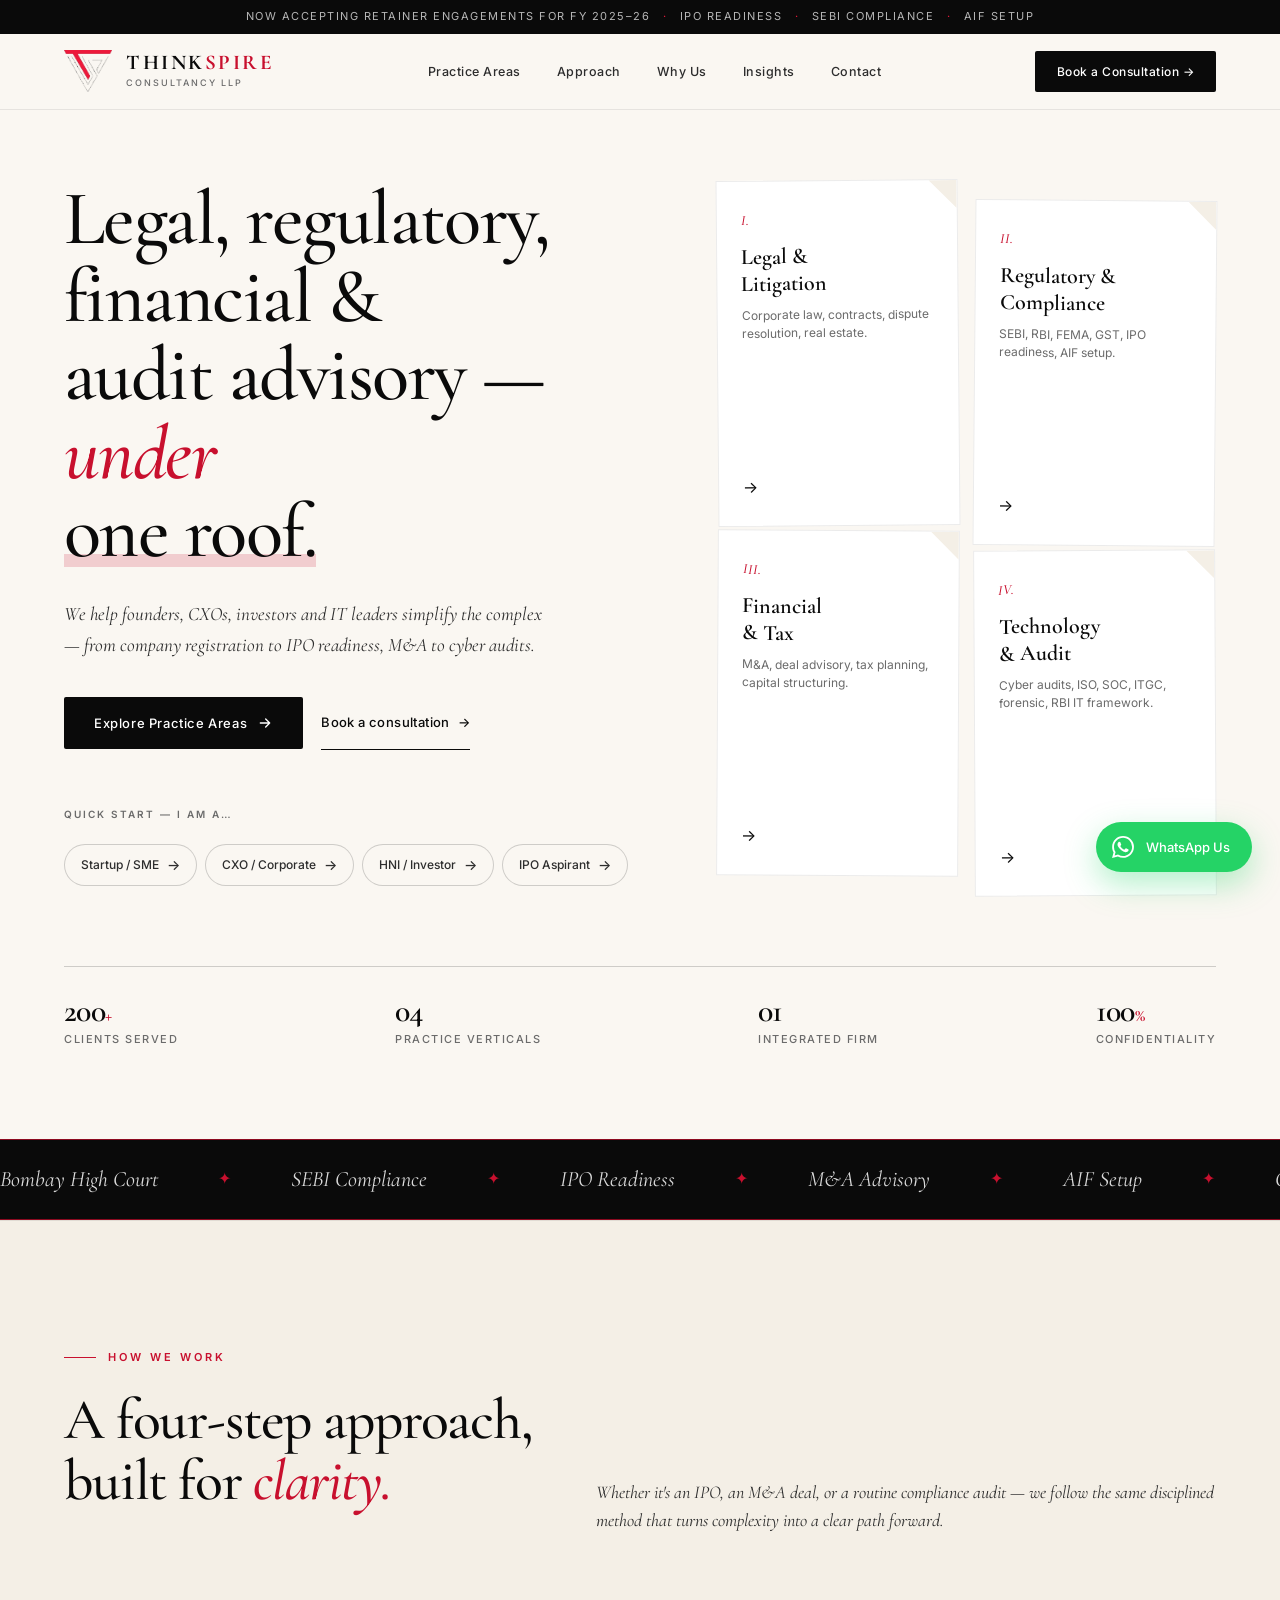
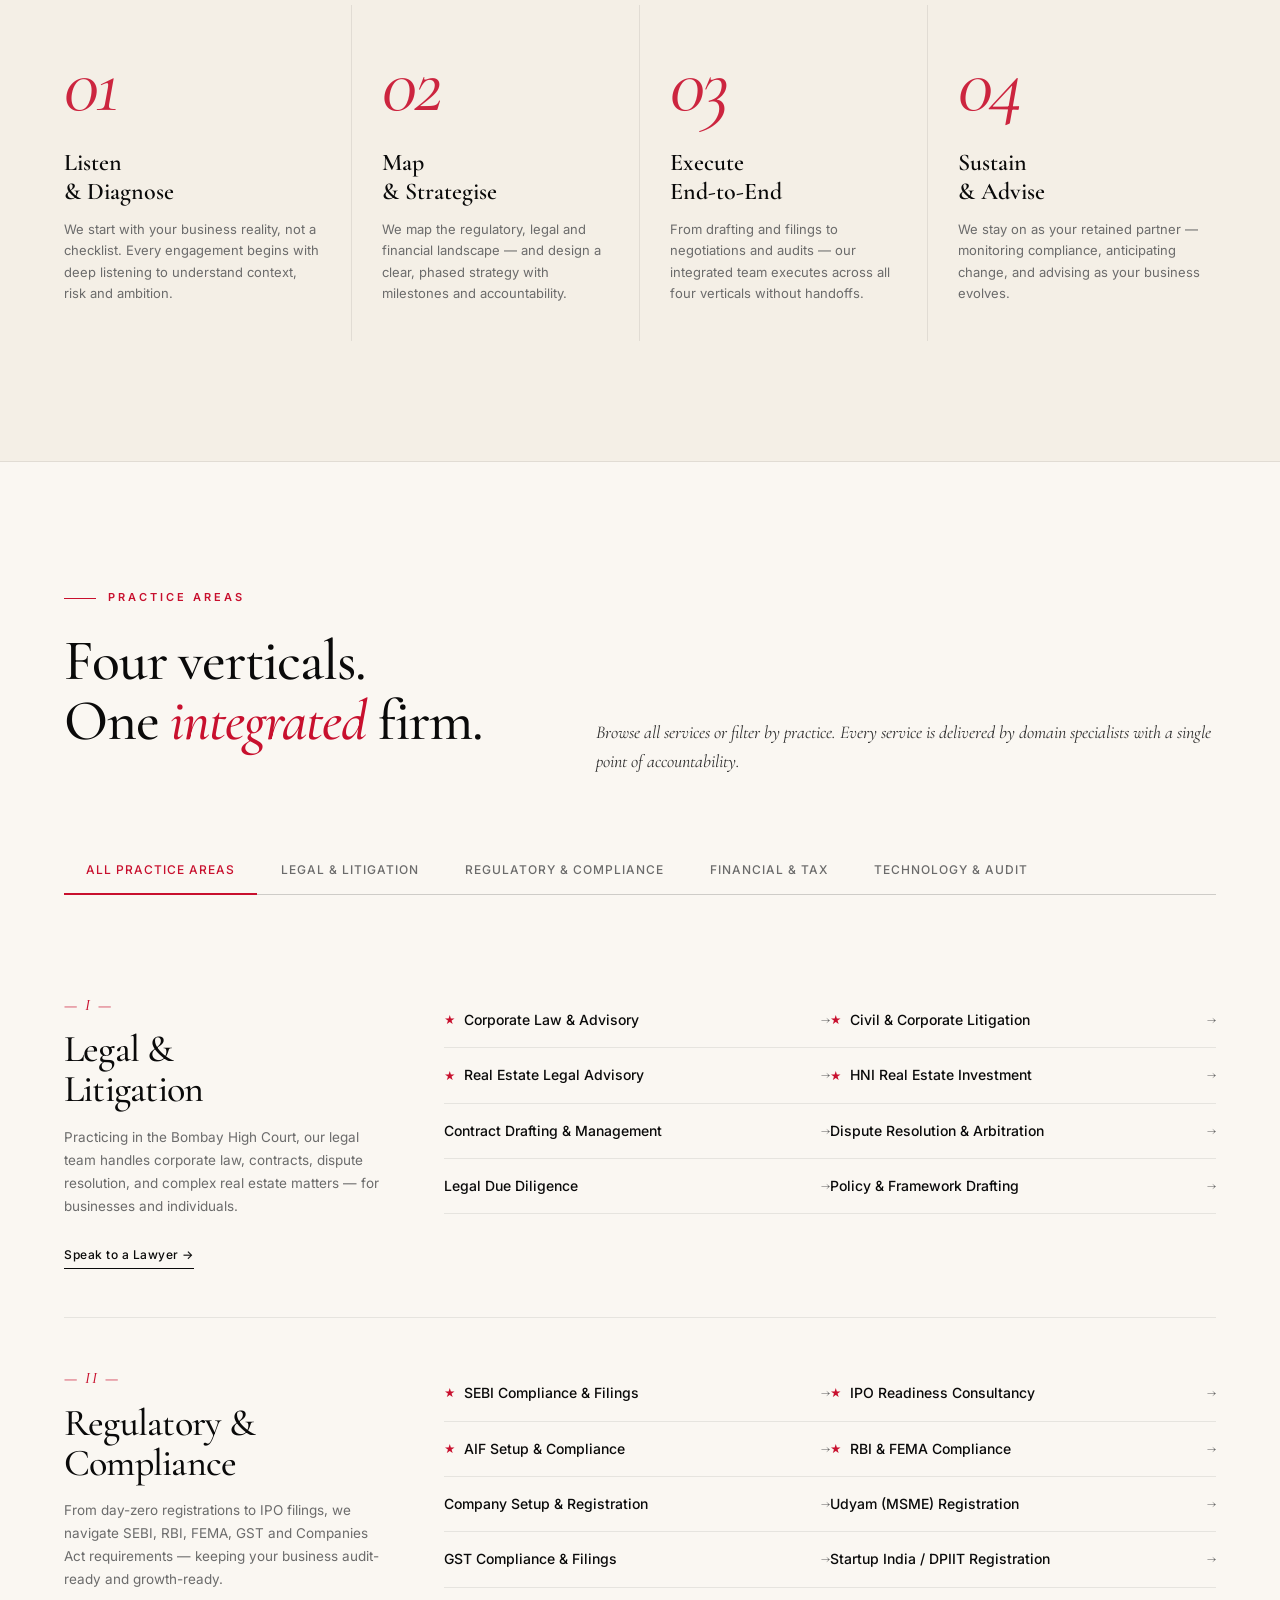
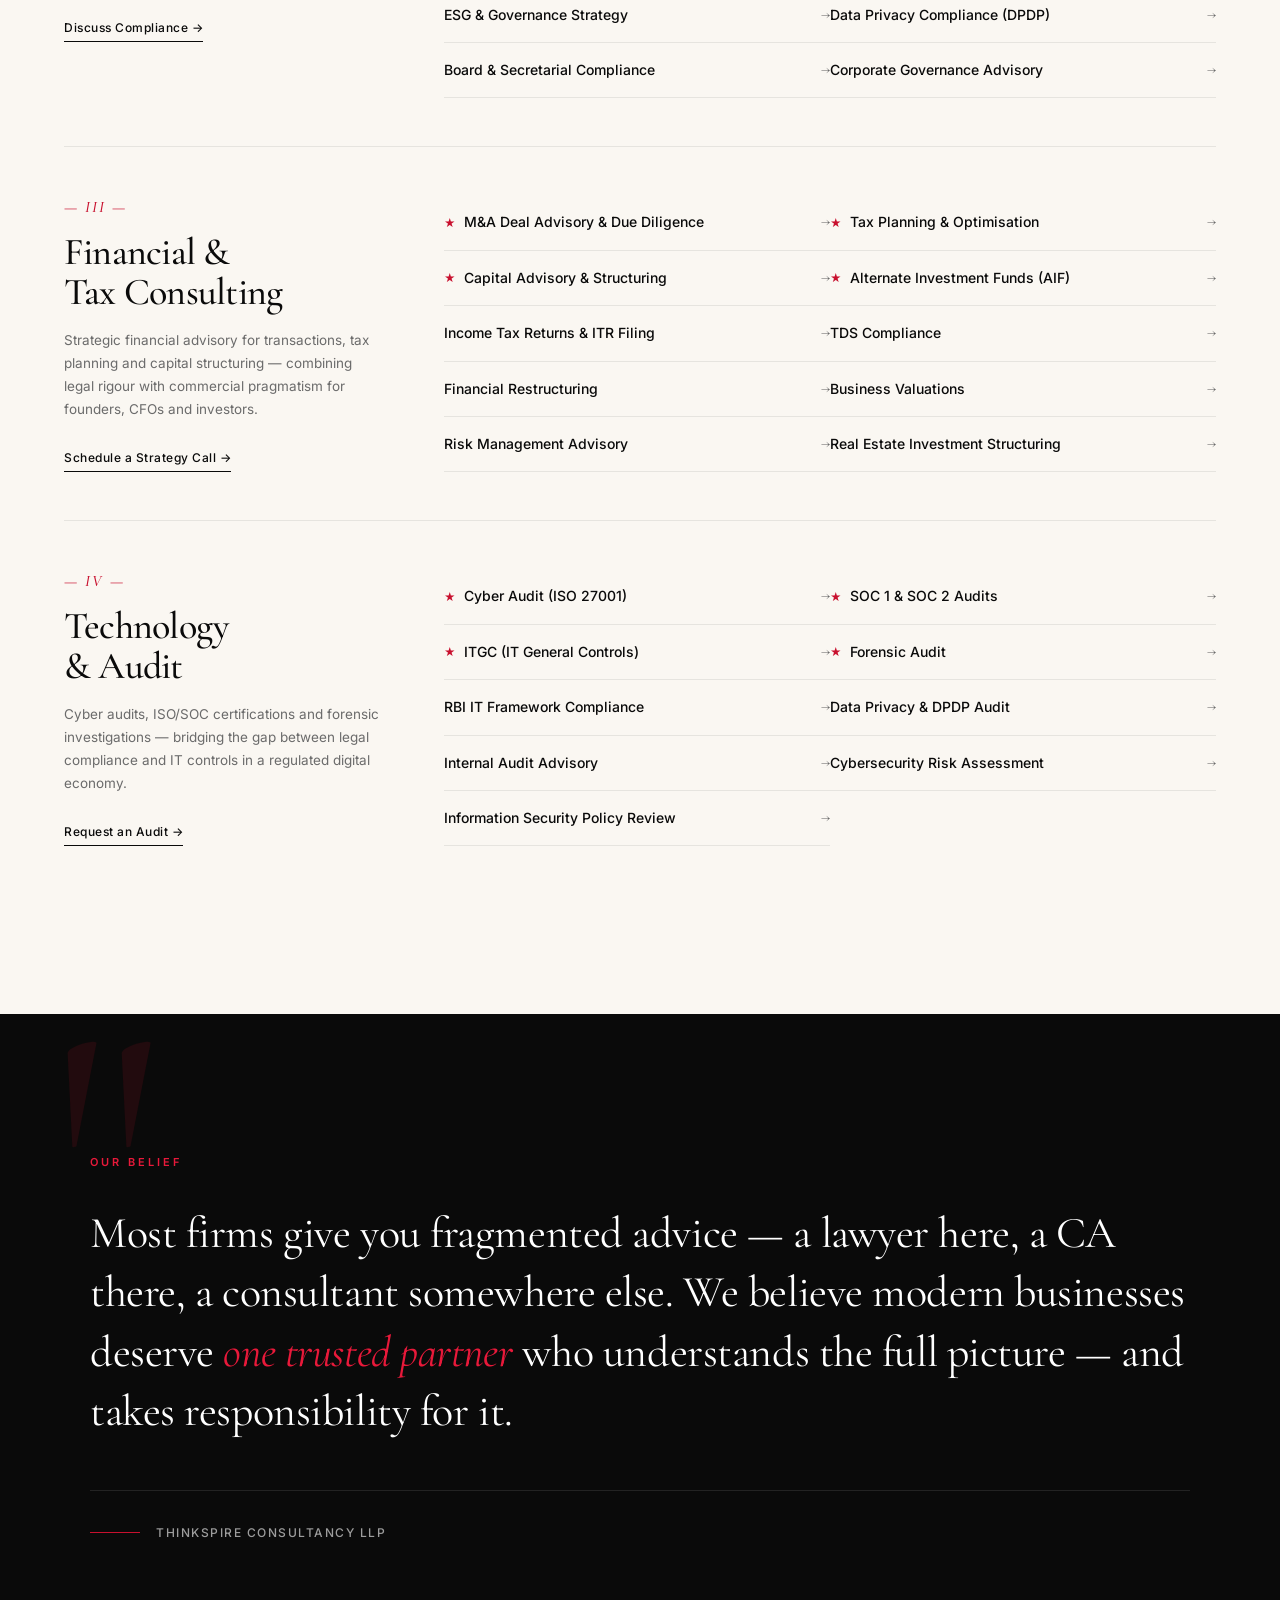
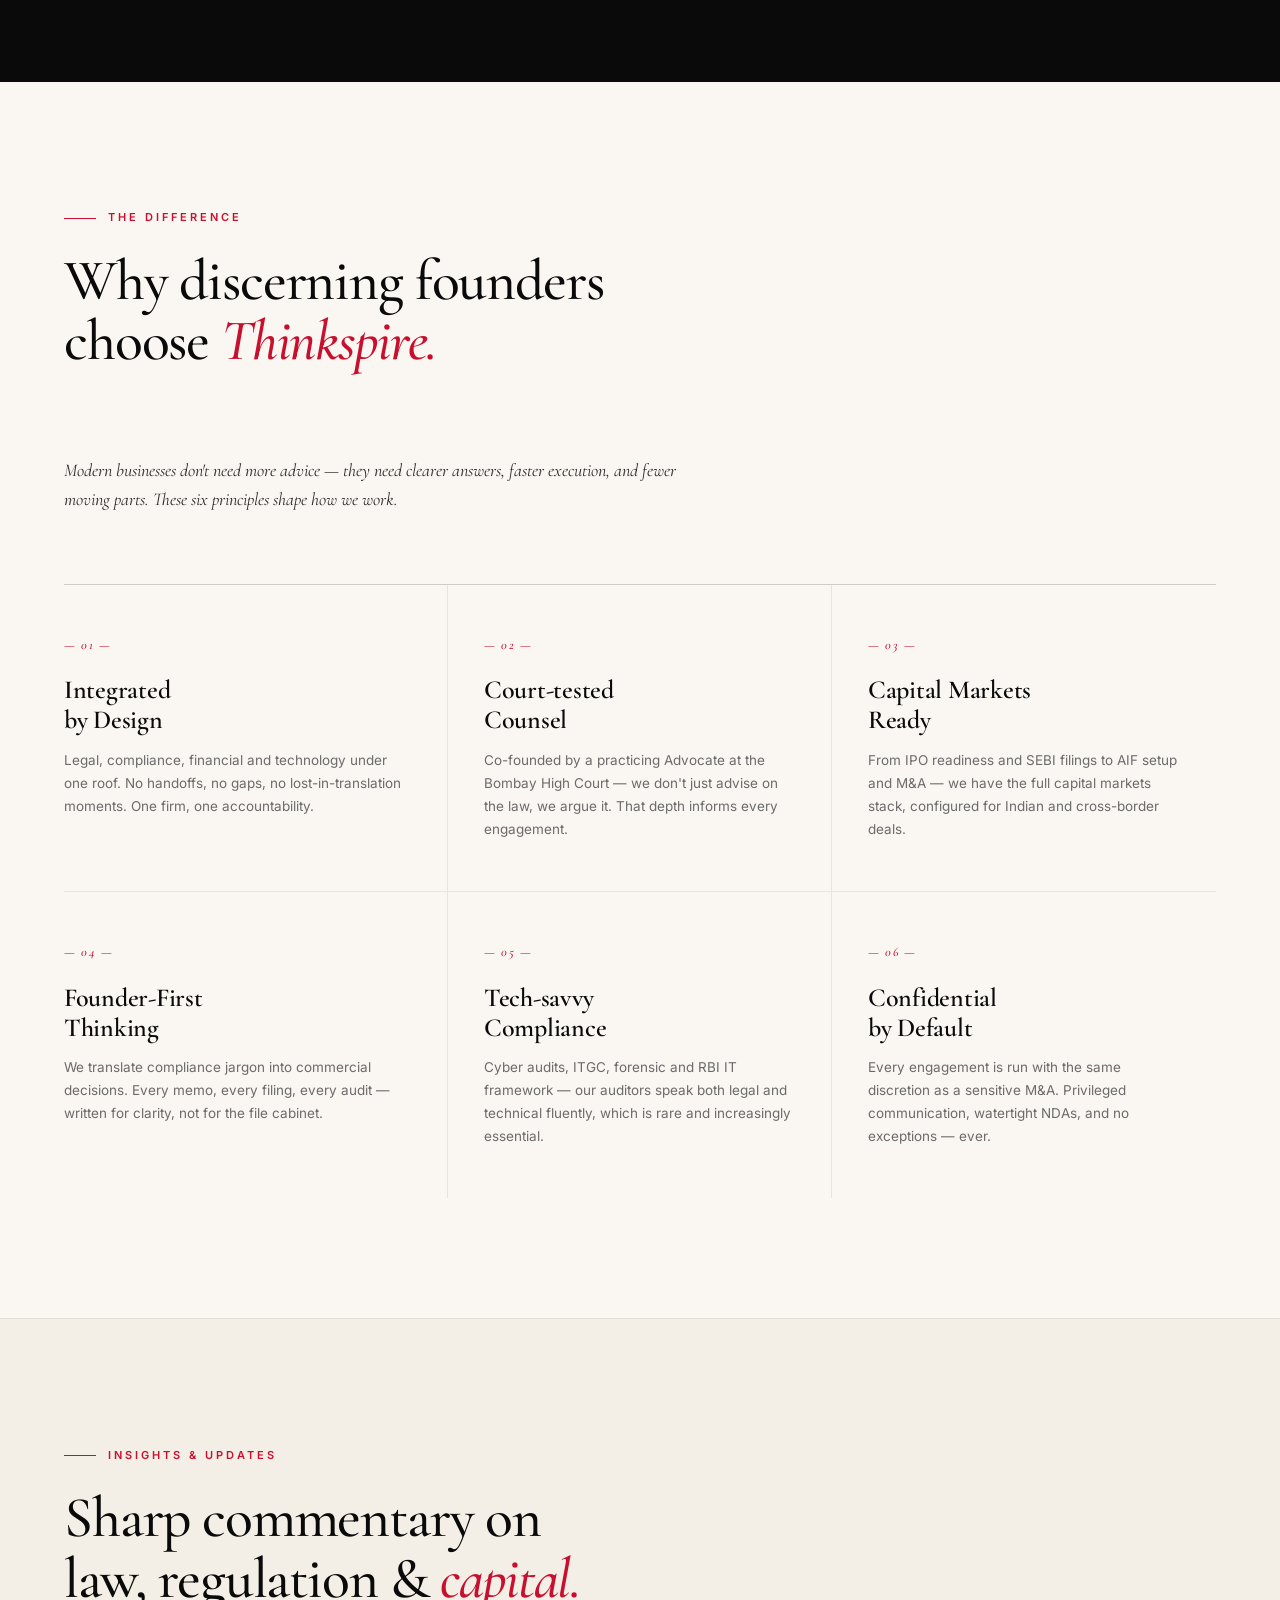
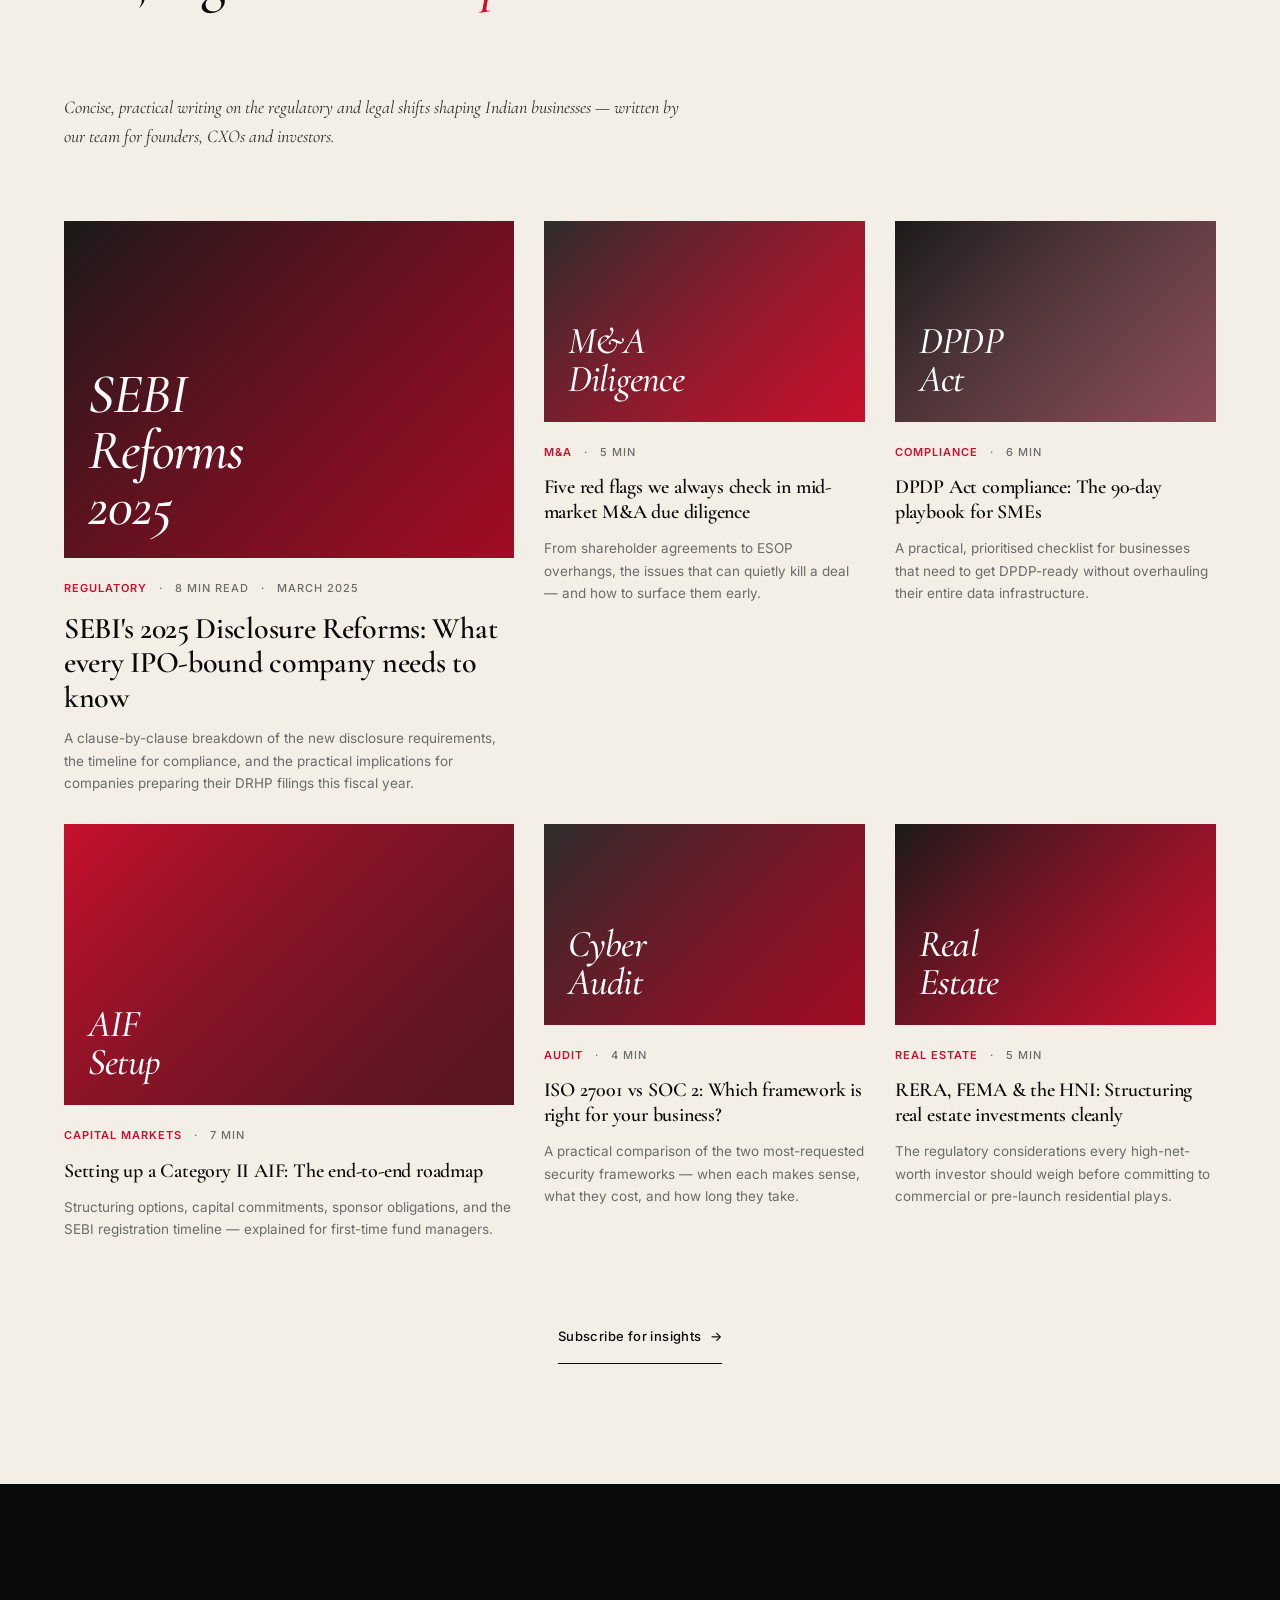
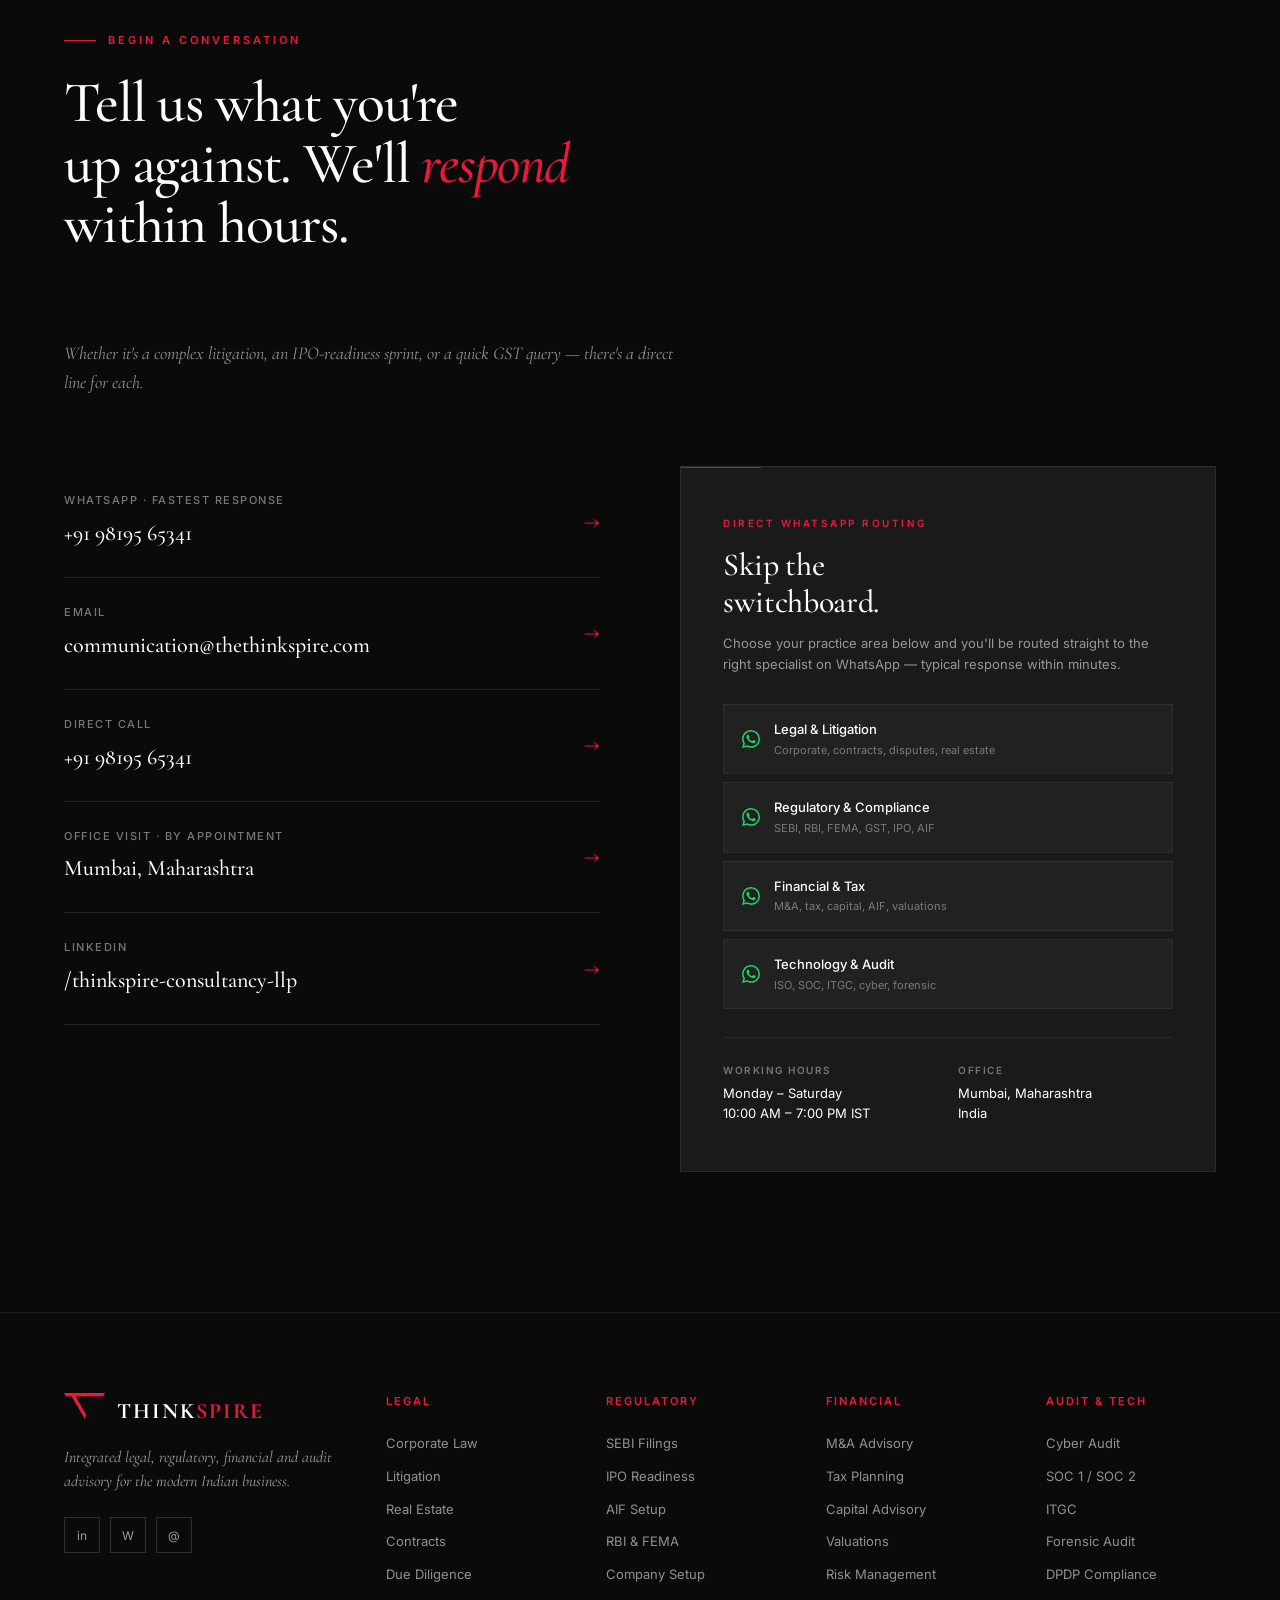
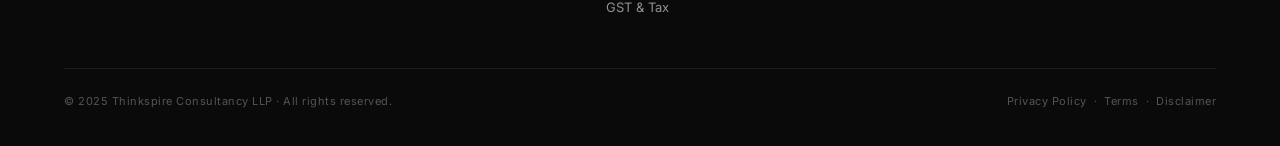
==== index.html @ 3b66e562 "Launch Thinkspire website with transparent logo and hosting config - index.html: complete single-pag" ====
<!DOCTYPE html>
<html lang="en">
<head>
  <meta charset="UTF-8" />
  <meta name="viewport" content="width=device-width, initial-scale=1.0" />
  <title>Thinkspire Consultancy LLP — Legal, Regulatory, Financial & Audit Advisory</title>
  <meta name="description" content="Integrated legal, compliance, financial and audit advisory for founders, CXOs, HNIs and enterprises. Co-founded by Adv. Shailendra Singh, Bombay High Court." />
  <link rel="preconnect" href="https://fonts.googleapis.com" />
  <link rel="preconnect" href="https://fonts.gstatic.com" crossorigin />
  <link href="https://fonts.googleapis.com/css2?family=Cormorant+Garamond:ital,wght@0,400;0,500;0,600;0,700;1,400;1,500;1,600&family=Inter:wght@300;400;500;600&display=swap" rel="stylesheet" />
  <link rel="icon" type="image/png" href="ThinkSpire_New_Logo.png" />
  <link rel="apple-touch-icon" href="ThinkSpire_New_Logo.png" />
  <meta name="theme-color" content="#0A0A0A" />
  <link rel="canonical" href="https://www.thethinkspire.com/" />
  <!-- Open Graph / Social sharing -->
  <meta property="og:type" content="website" />
  <meta property="og:url" content="https://www.thethinkspire.com/" />
  <meta property="og:title" content="Thinkspire Consultancy LLP — Legal, Regulatory, Financial & Audit Advisory" />
  <meta property="og:description" content="Integrated legal, compliance, financial and audit advisory for founders, CXOs, HNIs and enterprises. Co-founded by Adv. Shailendra Singh, Bombay High Court." />
  <meta property="og:image" content="https://www.thethinkspire.com/ThinkSpire_New_Logo.png" />
  <meta name="twitter:card" content="summary_large_image" />
  <meta name="twitter:title" content="Thinkspire Consultancy LLP" />
  <meta name="twitter:description" content="Integrated legal, compliance, financial and audit advisory for founders, CXOs, HNIs and enterprises." />
  <meta name="twitter:image" content="https://www.thethinkspire.com/ThinkSpire_New_Logo.png" />
  <style>
    *, *::before, *::after { margin: 0; padding: 0; box-sizing: border-box; }

    :root {
      --red: #C8102E;
      --red-light: #E8193A;
      --red-deep: #8C0A20;
      --red-pale: #FCEBED;
      --ink: #0A0A0A;
      --ink-soft: #1A1A1A;
      --char: #2D2D2D;
      --paper: #FAF7F2;
      --paper-warm: #F4EFE6;
      --line: rgba(10,10,10,0.08);
      --line-strong: rgba(10,10,10,0.18);
      --muted: #6B6B6B;
      --muted-soft: #999;
      --white: #FFFFFF;
      --green-wa: #25D366;

      --serif: 'Cormorant Garamond', 'Times New Roman', serif;
      --sans: 'Inter', -apple-system, sans-serif;
    }

    html { scroll-behavior: smooth; }

    body {
      font-family: var(--sans);
      background: var(--paper);
      color: var(--ink);
      font-size: 15px;
      line-height: 1.6;
      overflow-x: hidden;
      font-weight: 400;
      -webkit-font-smoothing: antialiased;
    }

    /* Subtle paper grain */
    body::before {
      content: '';
      position: fixed; inset: 0;
      background-image: url("data:image/svg+xml,%3Csvg viewBox='0 0 200 200' xmlns='http://www.w3.org/2000/svg'%3E%3Cfilter id='n'%3E%3CfeTurbulence type='fractalNoise' baseFrequency='0.85' numOctaves='3'/%3E%3C/filter%3E%3Crect width='100%25' height='100%25' filter='url(%23n)' opacity='0.04'/%3E%3C/svg%3E");
      pointer-events: none;
      z-index: 1;
      mix-blend-mode: multiply;
    }

    a { color: inherit; text-decoration: none; }
    img { display: block; max-width: 100%; }
    button { font-family: inherit; cursor: pointer; border: none; background: none; }

    /* ── ANNOUNCEMENT BAR ── */
    .announce {
      background: var(--ink);
      color: rgba(255,255,255,0.7);
      font-size: 11px;
      letter-spacing: 1.5px;
      text-transform: uppercase;
      padding: 8px 5%;
      text-align: center;
      position: relative;
      z-index: 1001;
    }
    .announce span { color: var(--red-light); margin: 0 8px; }

    /* ── NAV ── */
    nav {
      position: sticky;
      top: 0;
      z-index: 1000;
      background: rgba(250,247,242,0.92);
      backdrop-filter: blur(16px);
      -webkit-backdrop-filter: blur(16px);
      border-bottom: 1px solid var(--line);
      padding: 0 5%;
      height: 76px;
      display: flex;
      align-items: center;
      justify-content: space-between;
      transition: box-shadow 0.3s;
    }
    nav.scrolled {
      box-shadow: 0 4px 20px rgba(0,0,0,0.04);
    }

    .nav-logo {
      display: flex;
      align-items: center;
      gap: 14px;
    }
    .nav-logo img { height: 42px; width: auto; }
    .nav-logo-text {
      font-family: var(--serif);
      font-size: 21px;
      font-weight: 700;
      color: var(--ink);
      letter-spacing: 2.5px;
      line-height: 1;
    }
    .nav-logo-text span { color: var(--red); }
    .nav-logo-sub {
      font-size: 9px;
      color: var(--muted);
      letter-spacing: 2px;
      text-transform: uppercase;
      margin-top: 3px;
      font-weight: 500;
    }

    .nav-links {
      display: flex;
      align-items: center;
      gap: 36px;
      list-style: none;
    }
    .nav-links a {
      font-size: 12.5px;
      color: var(--char);
      letter-spacing: 0.5px;
      font-weight: 500;
      position: relative;
      transition: color 0.2s;
    }
    .nav-links a:hover { color: var(--red); }
    .nav-links a::after {
      content: '';
      position: absolute;
      bottom: -6px; left: 0;
      width: 100%; height: 1px;
      background: var(--red);
      transform: scaleX(0);
      transform-origin: left;
      transition: transform 0.3s ease;
    }
    .nav-links a:hover::after { transform: scaleX(1); }

    .nav-cta {
      display: inline-flex;
      align-items: center;
      gap: 8px;
      background: var(--ink);
      color: var(--white);
      padding: 11px 22px;
      border-radius: 2px;
      font-size: 12px;
      font-weight: 500;
      letter-spacing: 0.5px;
      transition: background 0.2s, transform 0.2s;
    }
    .nav-cta:hover { background: var(--red); transform: translateY(-1px); }

    .hamburger {
      display: none;
      flex-direction: column;
      gap: 5px;
    }
    .hamburger span {
      width: 24px; height: 1.5px;
      background: var(--ink);
      transition: all 0.3s;
    }
    .hamburger.open span:nth-child(1) { transform: rotate(45deg) translate(4px,5px); }
    .hamburger.open span:nth-child(2) { opacity: 0; }
    .hamburger.open span:nth-child(3) { transform: rotate(-45deg) translate(4px,-5px); }

    .mobile-menu {
      display: none;
      flex-direction: column;
      position: fixed;
      top: 76px; left: 0; right: 0;
      background: var(--paper);
      border-bottom: 1px solid var(--line);
      z-index: 999;
      padding: 28px 5% 36px;
      gap: 22px;
    }
    .mobile-menu.open { display: flex; }
    .mobile-menu a {
      color: var(--ink);
      font-size: 15px;
      font-weight: 500;
      padding: 8px 0;
      border-bottom: 1px solid var(--line);
    }
    .mobile-menu .mob-cta {
      background: var(--red);
      color: var(--white);
      padding: 14px 20px;
      text-align: center;
      border: none;
      margin-top: 8px;
    }

    /* ─────────────────────────────────────────────
       HERO — Editorial split layout
       Left: Headline + lead + CTAs
       Right: Live "deck" of the 4 practice areas
    ──────────────────────────────────────────────── */
    #hero {
      position: relative;
      padding: 70px 5% 90px;
      background: var(--paper);
      overflow: hidden;
      z-index: 2;
    }

    .hero-grid {
      max-width: 1280px;
      margin: 0 auto;
      display: grid;
      grid-template-columns: 1.15fr 1fr;
      gap: 80px;
      align-items: center;
    }

    .hero-eyebrow {
      display: inline-flex;
      align-items: center;
      gap: 12px;
      font-size: 11px;
      letter-spacing: 3px;
      text-transform: uppercase;
      color: var(--red);
      font-weight: 600;
      margin-bottom: 28px;
    }
    .hero-eyebrow::before {
      content: '';
      display: block;
      width: 32px; height: 1px;
      background: var(--red);
    }

    .hero-h1 {
      font-family: var(--serif);
      font-size: clamp(44px, 6vw, 78px);
      font-weight: 500;
      line-height: 1.02;
      letter-spacing: -0.02em;
      color: var(--ink);
      margin-bottom: 28px;
    }
    .hero-h1 em {
      font-style: italic;
      color: var(--red);
      font-weight: 500;
    }
    .hero-h1 .underline {
      position: relative;
      display: inline-block;
    }
    .hero-h1 .underline::after {
      content: '';
      position: absolute;
      bottom: 0.05em; left: 0; right: 0;
      height: 0.18em;
      background: rgba(200,16,46,0.18);
      z-index: -1;
    }

    .hero-lead {
      font-family: var(--serif);
      font-size: 19px;
      font-weight: 400;
      line-height: 1.6;
      color: var(--char);
      max-width: 480px;
      margin-bottom: 36px;
      font-style: italic;
    }

    .hero-ctas {
      display: flex;
      align-items: center;
      gap: 18px;
      flex-wrap: wrap;
      margin-bottom: 56px;
    }

    .btn-primary {
      display: inline-flex;
      align-items: center;
      gap: 10px;
      background: var(--ink);
      color: var(--white);
      padding: 16px 30px;
      font-size: 13px;
      font-weight: 500;
      letter-spacing: 0.6px;
      transition: background 0.2s, transform 0.2s;
      border-radius: 2px;
    }
    .btn-primary:hover { background: var(--red); transform: translateY(-2px); }
    .btn-primary svg { width: 16px; height: 16px; fill: currentColor; }

    .btn-link {
      display: inline-flex;
      align-items: center;
      gap: 8px;
      color: var(--ink);
      font-size: 13px;
      font-weight: 500;
      letter-spacing: 0.4px;
      padding: 16px 0;
      border-bottom: 1px solid var(--ink);
      transition: color 0.2s, border-color 0.2s;
    }
    .btn-link:hover { color: var(--red); border-color: var(--red); }
    .btn-link .arrow {
      display: inline-block;
      transition: transform 0.25s;
    }
    .btn-link:hover .arrow { transform: translateX(4px); }

    /* Audience pathways */
    .audience-paths {
      display: flex;
      gap: 8px;
      flex-wrap: wrap;
    }
    .audience-paths-label {
      width: 100%;
      font-size: 10px;
      letter-spacing: 2px;
      text-transform: uppercase;
      color: var(--muted);
      font-weight: 600;
      margin-bottom: 14px;
    }
    .audience-chip {
      display: inline-flex;
      align-items: center;
      gap: 8px;
      font-size: 12px;
      color: var(--char);
      padding: 9px 16px;
      border: 1px solid var(--line-strong);
      border-radius: 30px;
      transition: all 0.2s;
      font-weight: 500;
      background: var(--paper);
    }
    .audience-chip:hover {
      background: var(--ink);
      color: var(--white);
      border-color: var(--ink);
    }
    .audience-chip .arrow {
      font-size: 14px;
      transition: transform 0.25s;
    }
    .audience-chip:hover .arrow { transform: translateX(2px); }

    /* RIGHT: Practice deck — 4 practice areas as "playing cards" */
    .practice-deck {
      position: relative;
      display: grid;
      grid-template-columns: 1fr 1fr;
      gap: 14px;
      align-self: stretch;
    }

    .practice-card {
      position: relative;
      background: var(--white);
      border: 1px solid var(--line);
      padding: 28px 24px 26px;
      min-height: 200px;
      display: flex;
      flex-direction: column;
      justify-content: space-between;
      transition: transform 0.3s ease, box-shadow 0.3s ease, border-color 0.3s ease;
      cursor: pointer;
      overflow: hidden;
    }
    .practice-card:hover {
      transform: translateY(-6px);
      box-shadow: 0 24px 50px rgba(0,0,0,0.07);
      border-color: var(--red);
    }
    .practice-card::after {
      content: '';
      position: absolute;
      bottom: 0; left: 0;
      width: 0; height: 3px;
      background: var(--red);
      transition: width 0.4s ease;
    }
    .practice-card:hover::after { width: 100%; }

    /* Tilt the cards slightly for editorial feel */
    .practice-card:nth-child(1) { transform: translateY(0) rotate(-0.5deg); }
    .practice-card:nth-child(2) { transform: translateY(20px) rotate(0.5deg); }
    .practice-card:nth-child(3) { transform: translateY(-10px) rotate(0.3deg); }
    .practice-card:nth-child(4) { transform: translateY(10px) rotate(-0.3deg); }
    .practice-card:nth-child(1):hover,
    .practice-card:nth-child(2):hover,
    .practice-card:nth-child(3):hover,
    .practice-card:nth-child(4):hover {
      transform: translateY(-6px) rotate(0deg);
    }

    .pc-num {
      font-family: var(--serif);
      font-size: 14px;
      font-style: italic;
      color: var(--red);
      font-weight: 500;
      letter-spacing: 1px;
      margin-bottom: 12px;
    }
    .pc-title {
      font-family: var(--serif);
      font-size: 22px;
      font-weight: 600;
      color: var(--ink);
      line-height: 1.2;
      margin-bottom: 10px;
    }
    .pc-desc {
      font-size: 12px;
      color: var(--muted);
      line-height: 1.5;
      flex: 1;
    }
    .pc-arrow {
      margin-top: 18px;
      font-size: 16px;
      color: var(--ink);
      transition: transform 0.25s, color 0.25s;
    }
    .practice-card:hover .pc-arrow {
      transform: translateX(6px);
      color: var(--red);
    }

    /* Decorative corner triangle inspired by the logo */
    .practice-card::before {
      content: '';
      position: absolute;
      top: 0; right: 0;
      width: 0; height: 0;
      border-style: solid;
      border-width: 0 28px 28px 0;
      border-color: transparent var(--paper-warm) transparent transparent;
      transition: border-color 0.3s;
    }
    .practice-card:hover::before {
      border-right-color: var(--red);
    }

    /* ── LIVE TICKER (Hero foot) ── */
    .hero-ticker {
      max-width: 1280px;
      margin: 80px auto 0;
      padding-top: 28px;
      border-top: 1px solid var(--line-strong);
      display: flex;
      align-items: center;
      justify-content: space-between;
      gap: 30px;
      flex-wrap: wrap;
    }
    .ticker-stat .v {
      font-family: var(--serif);
      font-size: 32px;
      font-weight: 600;
      color: var(--ink);
      letter-spacing: -0.02em;
      line-height: 1;
    }
    .ticker-stat .v sub {
      font-size: 18px;
      color: var(--red);
      vertical-align: baseline;
      bottom: 0;
    }
    .ticker-stat .l {
      font-size: 11px;
      color: var(--muted);
      letter-spacing: 1.5px;
      text-transform: uppercase;
      margin-top: 4px;
      font-weight: 500;
    }

    /* ─────────────────────────────────────────────
       MARQUEE STRIP
    ──────────────────────────────────────────────── */
    .marquee {
      background: var(--ink);
      color: var(--white);
      padding: 22px 0;
      overflow: hidden;
      position: relative;
      z-index: 2;
      border-top: 1px solid var(--red-deep);
      border-bottom: 1px solid var(--red-deep);
    }
    .marquee-track {
      display: flex;
      gap: 60px;
      animation: scroll 40s linear infinite;
      white-space: nowrap;
      width: max-content;
    }
    .marquee-item {
      font-family: var(--serif);
      font-size: 22px;
      font-style: italic;
      color: rgba(255,255,255,0.85);
      display: flex;
      align-items: center;
      gap: 60px;
    }
    .marquee-item::after {
      content: '✦';
      color: var(--red);
      font-size: 16px;
      font-style: normal;
    }
    @keyframes scroll {
      from { transform: translateX(0); }
      to { transform: translateX(-50%); }
    }

    /* ─────────────────────────────────────────────
       SECTION COMMON
    ──────────────────────────────────────────────── */
    section { padding: 120px 5%; position: relative; z-index: 2; }
    .container { max-width: 1280px; margin: 0 auto; }

    .section-eyebrow {
      display: inline-flex;
      align-items: center;
      gap: 12px;
      font-size: 11px;
      letter-spacing: 3px;
      text-transform: uppercase;
      color: var(--red);
      font-weight: 600;
      margin-bottom: 24px;
    }
    .section-eyebrow::before {
      content: '';
      display: block;
      width: 32px; height: 1px;
      background: var(--red);
    }

    .section-h2 {
      font-family: var(--serif);
      font-size: clamp(36px, 4.5vw, 60px);
      font-weight: 500;
      line-height: 1.05;
      letter-spacing: -0.02em;
      color: var(--ink);
      margin-bottom: 24px;
    }
    .section-h2 em { font-style: italic; color: var(--red); }

    .section-lead {
      font-family: var(--serif);
      font-size: 18px;
      color: var(--char);
      max-width: 620px;
      line-height: 1.6;
      font-style: italic;
    }

    .section-header-row {
      display: flex;
      align-items: flex-end;
      justify-content: space-between;
      gap: 60px;
      margin-bottom: 70px;
      flex-wrap: wrap;
    }

    /* ─────────────────────────────────────────────
       APPROACH (How We Work)
    ──────────────────────────────────────────────── */
    #approach {
      background: var(--paper-warm);
      border-top: 1px solid var(--line);
      border-bottom: 1px solid var(--line);
    }

    .approach-grid {
      display: grid;
      grid-template-columns: repeat(4, 1fr);
      gap: 0;
      margin-top: 40px;
    }
    .approach-step {
      padding: 40px 30px 36px 0;
      border-right: 1px solid var(--line);
      position: relative;
    }
    .approach-step:last-child { border-right: none; padding-right: 0; }
    .approach-step + .approach-step { padding-left: 30px; }

    .as-num {
      font-family: var(--serif);
      font-size: 80px;
      font-weight: 400;
      font-style: italic;
      color: var(--red);
      line-height: 1;
      margin-bottom: 24px;
      letter-spacing: -0.04em;
      opacity: 0.9;
    }
    .as-title {
      font-family: var(--serif);
      font-size: 24px;
      font-weight: 600;
      color: var(--ink);
      margin-bottom: 12px;
      line-height: 1.2;
    }
    .as-desc {
      font-size: 13px;
      color: var(--muted);
      line-height: 1.65;
    }

    /* ─────────────────────────────────────────────
       SERVICES — Editorial table layout
    ──────────────────────────────────────────────── */
    #services {
      background: var(--paper);
    }

    .sector-tabs {
      display: flex;
      gap: 2px;
      flex-wrap: wrap;
      margin-bottom: 0;
      border-bottom: 1px solid var(--line-strong);
    }
    .stab {
      font-family: var(--sans);
      font-size: 12px;
      padding: 16px 22px;
      color: var(--muted);
      letter-spacing: 1px;
      text-transform: uppercase;
      font-weight: 500;
      border-bottom: 2px solid transparent;
      margin-bottom: -1px;
      transition: color 0.2s, border-color 0.2s;
    }
    .stab:hover { color: var(--ink); }
    .stab.active {
      color: var(--red);
      border-bottom-color: var(--red);
    }

    .sectors-stack {
      margin-top: 50px;
    }

    .sector-block {
      display: grid;
      grid-template-columns: 320px 1fr;
      gap: 60px;
      padding: 48px 0;
      border-bottom: 1px solid var(--line);
      align-items: start;
      transition: opacity 0.3s;
    }
    .sector-block.hidden {
      display: none;
    }
    .sector-block:last-child { border-bottom: none; }

    .sb-left {
      position: sticky;
      top: 100px;
    }

    .sb-roman {
      font-family: var(--serif);
      font-size: 16px;
      font-style: italic;
      color: var(--red);
      letter-spacing: 2px;
      margin-bottom: 12px;
      font-weight: 500;
    }
    .sb-name {
      font-family: var(--serif);
      font-size: 38px;
      font-weight: 500;
      color: var(--ink);
      line-height: 1.05;
      letter-spacing: -0.02em;
      margin-bottom: 16px;
    }
    .sb-desc {
      font-size: 13.5px;
      color: var(--muted);
      line-height: 1.7;
      margin-bottom: 24px;
    }
    .sb-cta {
      display: inline-flex;
      align-items: center;
      gap: 8px;
      font-size: 12px;
      font-weight: 500;
      color: var(--ink);
      letter-spacing: 0.5px;
      border-bottom: 1px solid var(--ink);
      padding-bottom: 4px;
      transition: color 0.2s, border-color 0.2s;
    }
    .sb-cta:hover { color: var(--red); border-color: var(--red); }

    .sb-services {
      display: grid;
      grid-template-columns: 1fr 1fr;
      gap: 0;
    }

    .service-row {
      display: flex;
      align-items: center;
      justify-content: space-between;
      padding: 16px 0;
      border-bottom: 1px solid var(--line);
      transition: padding 0.25s;
      cursor: pointer;
      font-size: 14px;
    }
    .service-row:hover {
      padding-left: 14px;
      border-bottom-color: var(--red);
    }
    .service-row .sn {
      color: var(--ink);
      font-weight: 500;
    }
    .service-row .sa {
      font-family: var(--serif);
      color: var(--muted);
      transition: transform 0.25s, color 0.25s;
    }
    .service-row:hover .sa {
      color: var(--red);
      transform: translateX(4px);
    }
    .service-row.featured .sn::before {
      content: '★';
      color: var(--red);
      margin-right: 8px;
      font-size: 11px;
      vertical-align: middle;
    }

    /* ─────────────────────────────────────────────
       MANIFESTO — Pull quote style
    ──────────────────────────────────────────────── */
    #manifesto {
      background: var(--ink);
      color: var(--white);
      padding: 140px 5%;
      position: relative;
      overflow: hidden;
    }
    #manifesto::before {
      content: '"';
      position: absolute;
      top: -40px; left: 4%;
      font-family: var(--serif);
      font-size: 380px;
      color: rgba(200,16,46,0.12);
      line-height: 1;
      font-weight: 400;
    }

    .manifesto-inner {
      max-width: 1100px;
      margin: 0 auto;
      position: relative;
      z-index: 1;
    }
    .manifesto-eyebrow {
      font-size: 11px;
      letter-spacing: 3px;
      text-transform: uppercase;
      color: var(--red-light);
      font-weight: 600;
      margin-bottom: 32px;
    }
    .manifesto-text {
      font-family: var(--serif);
      font-size: clamp(28px, 3.5vw, 44px);
      font-weight: 400;
      line-height: 1.35;
      color: var(--white);
      letter-spacing: -0.01em;
    }
    .manifesto-text em {
      font-style: italic;
      color: var(--red-light);
    }
    .manifesto-attr {
      display: flex;
      align-items: center;
      gap: 16px;
      margin-top: 48px;
      padding-top: 32px;
      border-top: 1px solid rgba(255,255,255,0.1);
    }
    .ma-line { width: 50px; height: 1px; background: var(--red); }
    .ma-text {
      font-size: 12px;
      color: rgba(255,255,255,0.6);
      letter-spacing: 1.5px;
      text-transform: uppercase;
      font-weight: 500;
    }

    /* ─────────────────────────────────────────────
       VALUES (Why Us) — Asymmetric grid
    ──────────────────────────────────────────────── */
    #values {
      background: var(--paper);
    }

    .values-grid {
      display: grid;
      grid-template-columns: repeat(3, 1fr);
      gap: 0;
      border-top: 1px solid var(--line-strong);
    }
    .value-card {
      padding: 50px 36px 50px 0;
      border-right: 1px solid var(--line);
      border-bottom: 1px solid var(--line);
      transition: background 0.3s;
      position: relative;
    }
    .value-card:nth-child(3n) { border-right: none; }
    .value-card:nth-last-child(-n+3) { border-bottom: none; }
    .value-card + .value-card { padding-left: 36px; }
    .value-card:nth-child(3n+1) { padding-left: 0; }

    .value-card:hover { background: var(--paper-warm); }

    .vc-num {
      font-family: var(--serif);
      font-size: 13px;
      font-style: italic;
      color: var(--red);
      letter-spacing: 1.5px;
      margin-bottom: 20px;
      font-weight: 500;
    }
    .vc-title {
      font-family: var(--serif);
      font-size: 26px;
      font-weight: 600;
      color: var(--ink);
      line-height: 1.15;
      margin-bottom: 14px;
      letter-spacing: -0.01em;
    }
    .vc-desc {
      font-size: 13.5px;
      color: var(--muted);
      line-height: 1.7;
    }

    /* ─────────────────────────────────────────────
       INSIGHTS (Blog Preview)
    ──────────────────────────────────────────────── */
    #insights {
      background: var(--paper-warm);
      border-top: 1px solid var(--line);
    }

    .insights-grid {
      display: grid;
      grid-template-columns: 1.4fr 1fr 1fr;
      gap: 30px;
      margin-top: 30px;
    }

    .article-card {
      display: flex;
      flex-direction: column;
      cursor: pointer;
      transition: transform 0.3s;
    }
    .article-card:hover { transform: translateY(-4px); }
    .article-card.featured { grid-row: span 1; }

    .ac-image {
      aspect-ratio: 16 / 10;
      background: var(--ink);
      margin-bottom: 22px;
      position: relative;
      overflow: hidden;
    }
    .article-card.featured .ac-image { aspect-ratio: 4 / 3; }

    .ac-image::after {
      content: '';
      position: absolute;
      inset: 0;
      background: linear-gradient(135deg, transparent 0%, rgba(200,16,46,0.7) 100%);
      opacity: 0.5;
      transition: opacity 0.3s;
    }
    .article-card:hover .ac-image::after { opacity: 0.8; }

    .ac-image-text {
      position: absolute;
      bottom: 24px; left: 24px;
      font-family: var(--serif);
      font-size: 38px;
      font-weight: 500;
      font-style: italic;
      color: var(--white);
      line-height: 1;
      z-index: 1;
      letter-spacing: -0.02em;
    }
    .article-card.featured .ac-image-text { font-size: 56px; }

    .ac-meta {
      display: flex;
      align-items: center;
      gap: 12px;
      font-size: 11px;
      color: var(--muted);
      letter-spacing: 1px;
      text-transform: uppercase;
      font-weight: 500;
      margin-bottom: 14px;
    }
    .ac-cat {
      color: var(--red);
      font-weight: 600;
    }
    .ac-title {
      font-family: var(--serif);
      font-size: 20px;
      font-weight: 600;
      color: var(--ink);
      line-height: 1.25;
      margin-bottom: 12px;
      letter-spacing: -0.01em;
      transition: color 0.25s;
    }
    .article-card.featured .ac-title {
      font-size: 30px;
      line-height: 1.15;
    }
    .article-card:hover .ac-title { color: var(--red); }

    .ac-excerpt {
      font-size: 13.5px;
      color: var(--muted);
      line-height: 1.65;
    }

    .insights-cta {
      display: flex;
      justify-content: center;
      margin-top: 70px;
    }

    /* ─────────────────────────────────────────────
       CONTACT — Editorial layout
    ──────────────────────────────────────────────── */
    #contact {
      background: var(--ink);
      color: var(--white);
      padding: 140px 5%;
    }
    #contact .section-eyebrow { color: var(--red-light); }
    #contact .section-eyebrow::before { background: var(--red-light); }
    #contact .section-h2 { color: var(--white); }
    #contact .section-h2 em { color: var(--red-light); }
    #contact .section-lead { color: rgba(255,255,255,0.55); }

    .contact-grid {
      display: grid;
      grid-template-columns: 1fr 1fr;
      gap: 80px;
      margin-top: 60px;
    }

    .contact-channels {
      display: flex;
      flex-direction: column;
      gap: 0;
    }

    .channel {
      display: flex;
      align-items: center;
      justify-content: space-between;
      padding: 26px 0;
      border-bottom: 1px solid rgba(255,255,255,0.1);
      transition: padding 0.25s;
    }
    .channel:hover { padding-left: 12px; }
    .channel-info .label {
      font-size: 11px;
      color: rgba(255,255,255,0.45);
      letter-spacing: 1.5px;
      text-transform: uppercase;
      margin-bottom: 6px;
      font-weight: 500;
    }
    .channel-info .value {
      font-family: var(--serif);
      font-size: 22px;
      color: var(--white);
      font-weight: 500;
    }
    .channel-arrow {
      font-family: var(--serif);
      font-size: 24px;
      color: var(--red-light);
      transition: transform 0.25s;
    }
    .channel:hover .channel-arrow { transform: translateX(6px); }

    .contact-card {
      background: var(--ink-soft);
      border: 1px solid rgba(255,255,255,0.08);
      padding: 48px 42px;
      position: relative;
    }
    .contact-card::before {
      content: '';
      position: absolute;
      top: 0; left: 0;
      width: 80px; height: 1px;
      background: var(--red);
    }

    .cc-eyebrow {
      font-size: 10px;
      letter-spacing: 2.5px;
      text-transform: uppercase;
      color: var(--red-light);
      font-weight: 600;
      margin-bottom: 16px;
    }
    .cc-title {
      font-family: var(--serif);
      font-size: 32px;
      font-weight: 500;
      color: var(--white);
      line-height: 1.15;
      margin-bottom: 12px;
      letter-spacing: -0.01em;
    }
    .cc-desc {
      font-size: 13px;
      color: rgba(255,255,255,0.55);
      line-height: 1.65;
      margin-bottom: 28px;
    }

    .wa-routes {
      display: flex;
      flex-direction: column;
      gap: 8px;
      margin-bottom: 28px;
    }
    .wa-route {
      display: flex;
      align-items: center;
      gap: 14px;
      background: rgba(255,255,255,0.03);
      border: 1px solid rgba(255,255,255,0.06);
      padding: 14px 18px;
      transition: all 0.2s;
      color: var(--white);
    }
    .wa-route:hover {
      background: rgba(37,211,102,0.08);
      border-color: rgba(37,211,102,0.3);
    }
    .wa-route svg {
      width: 18px; height: 18px;
      fill: var(--green-wa);
      flex-shrink: 0;
    }
    .wa-route .wn {
      font-size: 13px;
      font-weight: 500;
      color: var(--white);
    }
    .wa-route .wd {
      font-size: 11px;
      color: rgba(255,255,255,0.4);
      margin-top: 2px;
    }

    .office-info {
      padding-top: 24px;
      border-top: 1px solid rgba(255,255,255,0.08);
      display: grid;
      grid-template-columns: 1fr 1fr;
      gap: 20px;
    }
    .oi-block .label {
      font-size: 10px;
      letter-spacing: 1.5px;
      text-transform: uppercase;
      color: rgba(255,255,255,0.4);
      font-weight: 600;
      margin-bottom: 6px;
    }
    .oi-block .value {
      font-size: 13px;
      color: var(--white);
      line-height: 1.5;
    }

    /* ─────────────────────────────────────────────
       FOOTER
    ──────────────────────────────────────────────── */
    footer {
      background: var(--ink);
      color: var(--white);
      padding: 80px 5% 36px;
      border-top: 1px solid rgba(255,255,255,0.08);
      position: relative;
      z-index: 2;
    }
    .footer-grid {
      max-width: 1280px;
      margin: 0 auto;
      display: grid;
      grid-template-columns: 1.6fr 1fr 1fr 1fr 1fr;
      gap: 50px;
      padding-bottom: 50px;
      border-bottom: 1px solid rgba(255,255,255,0.08);
    }
    .footer-brand {
      display: flex;
      flex-direction: column;
      gap: 16px;
    }
    .fb-logo {
      display: flex;
      align-items: center;
      gap: 12px;
    }
    .fb-logo img { height: 36px; }
    .fb-logo-text {
      font-family: var(--serif);
      font-size: 22px;
      font-weight: 700;
      letter-spacing: 2px;
    }
    .fb-logo-text span { color: var(--red-light); }
    .fb-tagline {
      font-family: var(--serif);
      font-size: 16px;
      font-style: italic;
      color: rgba(255,255,255,0.6);
      line-height: 1.5;
      max-width: 280px;
    }
    .fb-social {
      display: flex;
      gap: 10px;
      margin-top: 8px;
    }
    .fbs {
      width: 36px; height: 36px;
      border: 1px solid rgba(255,255,255,0.15);
      display: flex;
      align-items: center;
      justify-content: center;
      font-size: 12px;
      color: rgba(255,255,255,0.6);
      transition: all 0.2s;
    }
    .fbs:hover { background: var(--red); color: var(--white); border-color: var(--red); }

    .fcol-title {
      font-size: 11px;
      letter-spacing: 2px;
      text-transform: uppercase;
      color: var(--red-light);
      font-weight: 600;
      margin-bottom: 22px;
    }
    .fcol-links {
      display: flex;
      flex-direction: column;
      gap: 12px;
    }
    .fcol-links a {
      font-size: 13px;
      color: rgba(255,255,255,0.55);
      transition: color 0.2s, padding-left 0.2s;
    }
    .fcol-links a:hover { color: var(--white); padding-left: 4px; }

    .footer-bottom {
      max-width: 1280px;
      margin: 24px auto 0;
      display: flex;
      align-items: center;
      justify-content: space-between;
      flex-wrap: wrap;
      gap: 14px;
      font-size: 11px;
      color: rgba(255,255,255,0.3);
      letter-spacing: 0.5px;
    }
    .footer-bottom a:hover { color: var(--white); }

    /* ─────────────────────────────────────────────
       FLOATING WA
    ──────────────────────────────────────────────── */
    .wa-float {
      position: fixed;
      bottom: 28px; right: 28px;
      z-index: 990;
      display: flex;
      align-items: center;
      gap: 12px;
      background: var(--green-wa);
      color: var(--white);
      padding: 14px 22px 14px 16px;
      border-radius: 50px;
      box-shadow: 0 12px 32px rgba(37,211,102,0.35);
      font-size: 13px;
      font-weight: 500;
      transition: transform 0.25s, box-shadow 0.25s;
    }
    .wa-float:hover {
      transform: translateY(-3px);
      box-shadow: 0 18px 40px rgba(37,211,102,0.5);
    }
    .wa-float svg { width: 22px; height: 22px; fill: white; }

    /* ─────────────────────────────────────────────
       ANIMATIONS
    ──────────────────────────────────────────────── */
    .reveal {
      opacity: 0;
      transform: translateY(30px);
      transition: opacity 0.8s cubic-bezier(0.2, 0.8, 0.2, 1), transform 0.8s cubic-bezier(0.2, 0.8, 0.2, 1);
    }
    .reveal.visible { opacity: 1; transform: translateY(0); }
    .reveal.d1 { transition-delay: 0.1s; }
    .reveal.d2 { transition-delay: 0.2s; }
    .reveal.d3 { transition-delay: 0.3s; }
    .reveal.d4 { transition-delay: 0.4s; }

    /* ─────────────────────────────────────────────
       RESPONSIVE
    ──────────────────────────────────────────────── */
    @media (max-width: 1024px) {
      .hero-grid { grid-template-columns: 1fr; gap: 60px; }
      .practice-deck { max-width: 540px; }
      .approach-grid { grid-template-columns: repeat(2, 1fr); }
      .approach-step { border-bottom: 1px solid var(--line); padding: 32px 24px 32px 0; }
      .approach-step:nth-child(2n) { border-right: none; padding-right: 0; }
      .approach-step + .approach-step { padding-left: 24px; }
      .approach-step:nth-child(2n+1) { padding-left: 0; }
      .sector-block { grid-template-columns: 1fr; gap: 30px; }
      .sb-left { position: static; }
      .sb-name { font-size: 30px; }
      .insights-grid { grid-template-columns: 1fr 1fr; }
      .article-card.featured { grid-column: span 2; }
      .contact-grid { grid-template-columns: 1fr; gap: 50px; }
      .footer-grid { grid-template-columns: 2fr 1fr 1fr; gap: 40px; }
      .footer-brand { grid-column: span 3; margin-bottom: 20px; }
      .values-grid { grid-template-columns: repeat(2, 1fr); }
      .value-card:nth-child(3n) { border-right: 1px solid var(--line); }
      .value-card:nth-child(2n) { border-right: none; padding-right: 0; }
      .value-card + .value-card { padding-left: 0; }
      .value-card:nth-child(2n+1) { padding-right: 36px; }
      .value-card:nth-child(2n) { padding-left: 36px; }
    }

    @media (max-width: 760px) {
      .nav-links, .nav-cta { display: none; }
      .hamburger { display: flex; }
      .nav-logo-text { font-size: 18px; }
      .nav-logo img { height: 32px; }
      section { padding: 80px 5%; }
      #manifesto { padding: 100px 5%; }
      .hero-h1 { font-size: 42px; }
      .practice-deck { grid-template-columns: 1fr 1fr; gap: 10px; }
      .practice-card { min-height: 160px; padding: 22px 18px; }
      .pc-title { font-size: 17px; }
      .pc-desc { font-size: 11px; }
      .approach-grid { grid-template-columns: 1fr; }
      .approach-step { padding: 28px 0 !important; border-right: none; }
      .sb-services { grid-template-columns: 1fr; }
      .insights-grid { grid-template-columns: 1fr; }
      .article-card.featured { grid-column: span 1; }
      .footer-grid { grid-template-columns: 1fr; }
      .footer-brand { grid-column: span 1; }
      .values-grid { grid-template-columns: 1fr; }
      .value-card {
        border-right: none !important;
        padding: 36px 0 !important;
      }
      .office-info { grid-template-columns: 1fr; }
      .marquee-item { font-size: 16px; gap: 40px; }
      .marquee-track { gap: 40px; }
      .wa-float span.text { display: none; }
      .wa-float { padding: 16px; border-radius: 50%; }
    }

    @media (max-width: 420px) {
      .hero-h1 { font-size: 36px; }
      .section-h2 { font-size: 30px; }
      .ticker-stat .v { font-size: 24px; }
    }
  </style>
</head>
<body>

  <!-- WhatsApp icon -->
  <svg style="display:none">
    <symbol id="wa" viewBox="0 0 24 24"><path d="M17.472 14.382c-.297-.149-1.758-.867-2.03-.967-.273-.099-.471-.148-.67.15-.197.297-.767.966-.94 1.164-.173.199-.347.223-.644.075-.297-.15-1.255-.463-2.39-1.475-.883-.788-1.48-1.761-1.653-2.059-.173-.297-.018-.458.13-.606.134-.133.298-.347.446-.52.149-.174.198-.298.298-.497.099-.198.05-.371-.025-.52-.075-.149-.669-1.612-.916-2.207-.242-.579-.487-.5-.669-.51-.173-.008-.371-.01-.57-.01-.198 0-.52.074-.792.372-.272.297-1.04 1.016-1.04 2.479 0 1.462 1.065 2.875 1.213 3.074.149.198 2.096 3.2 5.077 4.487.709.306 1.262.489 1.694.625.712.227 1.36.195 1.871.118.571-.085 1.758-.719 2.006-1.413.248-.694.248-1.289.173-1.413-.074-.124-.272-.198-.57-.347m-5.421 7.403h-.004a9.87 9.87 0 01-5.031-1.378l-.361-.214-3.741.982.998-3.648-.235-.374a9.86 9.86 0 01-1.51-5.26c.001-5.45 4.436-9.884 9.888-9.884 2.64 0 5.122 1.03 6.988 2.898a9.825 9.825 0 012.893 6.994c-.003 5.45-4.437 9.884-9.885 9.884m8.413-18.297A11.815 11.815 0 0012.05 0C5.495 0 .16 5.335.157 11.892c0 2.096.547 4.142 1.588 5.945L.057 24l6.305-1.654a11.882 11.882 0 005.683 1.448h.005c6.554 0 11.89-5.335 11.893-11.893a11.821 11.821 0 00-3.48-8.413z"/></symbol>
    <symbol id="arrow-right" viewBox="0 0 24 24"><path d="M5 12h14M13 6l6 6-6 6" fill="none" stroke="currentColor" stroke-width="2" stroke-linecap="round" stroke-linejoin="round"/></symbol>
  </svg>

  <!-- ── ANNOUNCEMENT BAR ── -->
  <div class="announce" role="banner">
    Now accepting retainer engagements for FY 2025–26 <span>·</span> IPO Readiness <span>·</span> SEBI Compliance <span>·</span> AIF Setup
  </div>

  <!-- ── NAV ── -->
  <nav id="navbar">
    <a href="#" class="nav-logo">
      <img src="ThinkSpire_New_Logo.png" alt="Thinkspire logo" />
      <div>
        <div class="nav-logo-text">THINK<span>SPIRE</span></div>
        <div class="nav-logo-sub">Consultancy LLP</div>
      </div>
    </a>
    <ul class="nav-links">
      <li><a href="#services">Practice Areas</a></li>
      <li><a href="#approach">Approach</a></li>
      <li><a href="#values">Why Us</a></li>
      <li><a href="#insights">Insights</a></li>
      <li><a href="#contact">Contact</a></li>
    </ul>
    <a href="#contact" class="nav-cta">Book a Consultation →</a>
    <button class="hamburger" id="hamburger" aria-label="Menu"><span></span><span></span><span></span></button>
  </nav>

  <div class="mobile-menu" id="mobileMenu">
    <a href="#services" onclick="closeMobile()">Practice Areas</a>
    <a href="#approach" onclick="closeMobile()">Approach</a>
    <a href="#values" onclick="closeMobile()">Why Us</a>
    <a href="#insights" onclick="closeMobile()">Insights</a>
    <a href="#contact" onclick="closeMobile()">Contact</a>
    <a href="https://wa.me/919819565341" class="mob-cta" target="_blank" rel="noopener noreferrer">WhatsApp Us Now</a>
  </div>

  <!-- ── HERO ── -->
  <section id="hero">
    <div class="hero-grid">
      <!-- LEFT — Headline & CTAs -->
      <div class="hero-left">
        <h1 class="hero-h1 reveal d1">
          Legal, regulatory, financial &amp;<br>
          audit advisory — <em>under</em><br>
          <span class="underline">one roof.</span>
        </h1>
        <p class="hero-lead reveal d2">
          We help founders, CXOs, investors and IT leaders simplify the complex — from company registration to IPO readiness, M&amp;A to cyber audits.
        </p>
        <div class="hero-ctas reveal d3">
          <a href="#services" class="btn-primary">
            Explore Practice Areas
            <svg><use href="#arrow-right"/></svg>
          </a>
          <a href="#contact" class="btn-link">
            Book a consultation <span class="arrow">→</span>
          </a>
        </div>

        <div class="audience-paths reveal d4">
          <div class="audience-paths-label">Quick start — I am a…</div>
          <a href="#services" class="audience-chip" data-audience="startup">Startup / SME <span class="arrow">→</span></a>
          <a href="#services" class="audience-chip" data-audience="corporate">CXO / Corporate <span class="arrow">→</span></a>
          <a href="#services" class="audience-chip" data-audience="investor">HNI / Investor <span class="arrow">→</span></a>
          <a href="#services" class="audience-chip" data-audience="ipo">IPO Aspirant <span class="arrow">→</span></a>
        </div>
      </div>

      <!-- RIGHT — 4-card practice deck -->
      <div class="practice-deck reveal d2">
        <a href="#services" class="practice-card" data-jump="legal">
          <div>
            <div class="pc-num">I.</div>
            <div class="pc-title">Legal &amp;<br>Litigation</div>
            <div class="pc-desc">Corporate law, contracts, dispute resolution, real estate.</div>
          </div>
          <div class="pc-arrow">→</div>
        </a>
        <a href="#services" class="practice-card" data-jump="regulatory">
          <div>
            <div class="pc-num">II.</div>
            <div class="pc-title">Regulatory &amp;<br>Compliance</div>
            <div class="pc-desc">SEBI, RBI, FEMA, GST, IPO readiness, AIF setup.</div>
          </div>
          <div class="pc-arrow">→</div>
        </a>
        <a href="#services" class="practice-card" data-jump="financial">
          <div>
            <div class="pc-num">III.</div>
            <div class="pc-title">Financial<br>&amp; Tax</div>
            <div class="pc-desc">M&amp;A, deal advisory, tax planning, capital structuring.</div>
          </div>
          <div class="pc-arrow">→</div>
        </a>
        <a href="#services" class="practice-card" data-jump="tech">
          <div>
            <div class="pc-num">IV.</div>
            <div class="pc-title">Technology<br>&amp; Audit</div>
            <div class="pc-desc">Cyber audits, ISO, SOC, ITGC, forensic, RBI IT framework.</div>
          </div>
          <div class="pc-arrow">→</div>
        </a>
      </div>
    </div>

    <!-- TICKER -->
    <div class="hero-ticker reveal">
      <div class="ticker-stat">
        <div class="v">200<sub>+</sub></div>
        <div class="l">Clients served</div>
      </div>
      <div class="ticker-stat">
        <div class="v">04</div>
        <div class="l">Practice verticals</div>
      </div>
      <div class="ticker-stat">
        <div class="v">01</div>
        <div class="l">Integrated firm</div>
      </div>
      <div class="ticker-stat">
        <div class="v">100<sub>%</sub></div>
        <div class="l">Confidentiality</div>
      </div>
    </div>
  </section>

  <!-- ── MARQUEE ── -->
  <div class="marquee">
    <div class="marquee-track">
      <div class="marquee-item">Bombay High Court</div>
      <div class="marquee-item">SEBI Compliance</div>
      <div class="marquee-item">IPO Readiness</div>
      <div class="marquee-item">M&amp;A Advisory</div>
      <div class="marquee-item">AIF Setup</div>
      <div class="marquee-item">Cyber Audit</div>
      <div class="marquee-item">FEMA &amp; RBI</div>
      <div class="marquee-item">Real Estate Advisory</div>
      <div class="marquee-item">Forensic Audit</div>
      <div class="marquee-item">Bombay High Court</div>
      <div class="marquee-item">SEBI Compliance</div>
      <div class="marquee-item">IPO Readiness</div>
      <div class="marquee-item">M&amp;A Advisory</div>
      <div class="marquee-item">AIF Setup</div>
      <div class="marquee-item">Cyber Audit</div>
      <div class="marquee-item">FEMA &amp; RBI</div>
      <div class="marquee-item">Real Estate Advisory</div>
      <div class="marquee-item">Forensic Audit</div>
    </div>
  </div>

  <!-- ── APPROACH ── -->
  <section id="approach">
    <div class="container">
      <div class="section-header-row">
        <div>
          <div class="section-eyebrow reveal">How We Work</div>
          <h2 class="section-h2 reveal d1">A four-step approach,<br>built for <em>clarity.</em></h2>
        </div>
        <p class="section-lead reveal d2">
          Whether it's an IPO, an M&amp;A deal, or a routine compliance audit — we follow the same disciplined method that turns complexity into a clear path forward.
        </p>
      </div>

      <div class="approach-grid">
        <div class="approach-step reveal">
          <div class="as-num">01</div>
          <div class="as-title">Listen<br>&amp; Diagnose</div>
          <div class="as-desc">We start with your business reality, not a checklist. Every engagement begins with deep listening to understand context, risk and ambition.</div>
        </div>
        <div class="approach-step reveal d1">
          <div class="as-num">02</div>
          <div class="as-title">Map<br>&amp; Strategise</div>
          <div class="as-desc">We map the regulatory, legal and financial landscape — and design a clear, phased strategy with milestones and accountability.</div>
        </div>
        <div class="approach-step reveal d2">
          <div class="as-num">03</div>
          <div class="as-title">Execute<br>End-to-End</div>
          <div class="as-desc">From drafting and filings to negotiations and audits — our integrated team executes across all four verticals without handoffs.</div>
        </div>
        <div class="approach-step reveal d3">
          <div class="as-num">04</div>
          <div class="as-title">Sustain<br>&amp; Advise</div>
          <div class="as-desc">We stay on as your retained partner — monitoring compliance, anticipating change, and advising as your business evolves.</div>
        </div>
      </div>
    </div>
  </section>

  <!-- ── SERVICES ── -->
  <section id="services">
    <div class="container">
      <div class="section-header-row">
        <div>
          <div class="section-eyebrow reveal">Practice Areas</div>
          <h2 class="section-h2 reveal d1">Four verticals.<br>One <em>integrated</em> firm.</h2>
        </div>
        <p class="section-lead reveal d2">
          Browse all services or filter by practice. Every service is delivered by domain specialists with a single point of accountability.
        </p>
      </div>

      <div class="sector-tabs reveal">
        <button class="stab active" data-filter="all">All Practice Areas</button>
        <button class="stab" data-filter="legal">Legal &amp; Litigation</button>
        <button class="stab" data-filter="regulatory">Regulatory &amp; Compliance</button>
        <button class="stab" data-filter="financial">Financial &amp; Tax</button>
        <button class="stab" data-filter="tech">Technology &amp; Audit</button>
      </div>

      <div class="sectors-stack">

        <!-- LEGAL -->
        <div class="sector-block" data-sector="legal" id="sec-legal">
          <div class="sb-left">
            <div class="sb-roman">— I —</div>
            <div class="sb-name">Legal &amp;<br>Litigation</div>
            <div class="sb-desc">Practicing in the Bombay High Court, our legal team handles corporate law, contracts, dispute resolution, and complex real estate matters — for businesses and individuals.</div>
            <a href="#contact" class="sb-cta">Speak to a Lawyer →</a>
          </div>
          <div class="sb-services">
            <div class="service-row featured"><span class="sn">Corporate Law &amp; Advisory</span><span class="sa">→</span></div>
            <div class="service-row featured"><span class="sn">Civil &amp; Corporate Litigation</span><span class="sa">→</span></div>
            <div class="service-row featured"><span class="sn">Real Estate Legal Advisory</span><span class="sa">→</span></div>
            <div class="service-row featured"><span class="sn">HNI Real Estate Investment</span><span class="sa">→</span></div>
            <div class="service-row"><span class="sn">Contract Drafting &amp; Management</span><span class="sa">→</span></div>
            <div class="service-row"><span class="sn">Dispute Resolution &amp; Arbitration</span><span class="sa">→</span></div>
            <div class="service-row"><span class="sn">Legal Due Diligence</span><span class="sa">→</span></div>
            <div class="service-row"><span class="sn">Policy &amp; Framework Drafting</span><span class="sa">→</span></div>
          </div>
        </div>

        <!-- REGULATORY -->
        <div class="sector-block" data-sector="regulatory" id="sec-regulatory">
          <div class="sb-left">
            <div class="sb-roman">— II —</div>
            <div class="sb-name">Regulatory &amp;<br>Compliance</div>
            <div class="sb-desc">From day-zero registrations to IPO filings, we navigate SEBI, RBI, FEMA, GST and Companies Act requirements — keeping your business audit-ready and growth-ready.</div>
            <a href="#contact" class="sb-cta">Discuss Compliance →</a>
          </div>
          <div class="sb-services">
            <div class="service-row featured"><span class="sn">SEBI Compliance &amp; Filings</span><span class="sa">→</span></div>
            <div class="service-row featured"><span class="sn">IPO Readiness Consultancy</span><span class="sa">→</span></div>
            <div class="service-row featured"><span class="sn">AIF Setup &amp; Compliance</span><span class="sa">→</span></div>
            <div class="service-row featured"><span class="sn">RBI &amp; FEMA Compliance</span><span class="sa">→</span></div>
            <div class="service-row"><span class="sn">Company Setup &amp; Registration</span><span class="sa">→</span></div>
            <div class="service-row"><span class="sn">Udyam (MSME) Registration</span><span class="sa">→</span></div>
            <div class="service-row"><span class="sn">GST Compliance &amp; Filings</span><span class="sa">→</span></div>
            <div class="service-row"><span class="sn">Startup India / DPIIT Registration</span><span class="sa">→</span></div>
            <div class="service-row"><span class="sn">ESG &amp; Governance Strategy</span><span class="sa">→</span></div>
            <div class="service-row"><span class="sn">Data Privacy Compliance (DPDP)</span><span class="sa">→</span></div>
            <div class="service-row"><span class="sn">Board &amp; Secretarial Compliance</span><span class="sa">→</span></div>
            <div class="service-row"><span class="sn">Corporate Governance Advisory</span><span class="sa">→</span></div>
          </div>
        </div>

        <!-- FINANCIAL -->
        <div class="sector-block" data-sector="financial" id="sec-financial">
          <div class="sb-left">
            <div class="sb-roman">— III —</div>
            <div class="sb-name">Financial &amp;<br>Tax Consulting</div>
            <div class="sb-desc">Strategic financial advisory for transactions, tax planning and capital structuring — combining legal rigour with commercial pragmatism for founders, CFOs and investors.</div>
            <a href="#contact" class="sb-cta">Schedule a Strategy Call →</a>
          </div>
          <div class="sb-services">
            <div class="service-row featured"><span class="sn">M&amp;A Deal Advisory &amp; Due Diligence</span><span class="sa">→</span></div>
            <div class="service-row featured"><span class="sn">Tax Planning &amp; Optimisation</span><span class="sa">→</span></div>
            <div class="service-row featured"><span class="sn">Capital Advisory &amp; Structuring</span><span class="sa">→</span></div>
            <div class="service-row featured"><span class="sn">Alternate Investment Funds (AIF)</span><span class="sa">→</span></div>
            <div class="service-row"><span class="sn">Income Tax Returns &amp; ITR Filing</span><span class="sa">→</span></div>
            <div class="service-row"><span class="sn">TDS Compliance</span><span class="sa">→</span></div>
            <div class="service-row"><span class="sn">Financial Restructuring</span><span class="sa">→</span></div>
            <div class="service-row"><span class="sn">Business Valuations</span><span class="sa">→</span></div>
            <div class="service-row"><span class="sn">Risk Management Advisory</span><span class="sa">→</span></div>
            <div class="service-row"><span class="sn">Real Estate Investment Structuring</span><span class="sa">→</span></div>
          </div>
        </div>

        <!-- TECH AUDIT -->
        <div class="sector-block" data-sector="tech" id="sec-tech">
          <div class="sb-left">
            <div class="sb-roman">— IV —</div>
            <div class="sb-name">Technology<br>&amp; Audit</div>
            <div class="sb-desc">Cyber audits, ISO/SOC certifications and forensic investigations — bridging the gap between legal compliance and IT controls in a regulated digital economy.</div>
            <a href="#contact" class="sb-cta">Request an Audit →</a>
          </div>
          <div class="sb-services">
            <div class="service-row featured"><span class="sn">Cyber Audit (ISO 27001)</span><span class="sa">→</span></div>
            <div class="service-row featured"><span class="sn">SOC 1 &amp; SOC 2 Audits</span><span class="sa">→</span></div>
            <div class="service-row featured"><span class="sn">ITGC (IT General Controls)</span><span class="sa">→</span></div>
            <div class="service-row featured"><span class="sn">Forensic Audit</span><span class="sa">→</span></div>
            <div class="service-row"><span class="sn">RBI IT Framework Compliance</span><span class="sa">→</span></div>
            <div class="service-row"><span class="sn">Data Privacy &amp; DPDP Audit</span><span class="sa">→</span></div>
            <div class="service-row"><span class="sn">Internal Audit Advisory</span><span class="sa">→</span></div>
            <div class="service-row"><span class="sn">Cybersecurity Risk Assessment</span><span class="sa">→</span></div>
            <div class="service-row"><span class="sn">Information Security Policy Review</span><span class="sa">→</span></div>
          </div>
        </div>

      </div>
    </div>
  </section>

  <!-- ── MANIFESTO ── -->
  <section id="manifesto">
    <div class="manifesto-inner">
      <div class="manifesto-eyebrow reveal">Our Belief</div>
      <p class="manifesto-text reveal d1">
        Most firms give you fragmented advice — a lawyer here, a CA there, a consultant somewhere else. We believe modern businesses deserve <em>one trusted partner</em> who understands the full picture — and takes responsibility for it.
      </p>
      <div class="manifesto-attr reveal d2">
        <div class="ma-line"></div>
        <div class="ma-text">Thinkspire Consultancy LLP</div>
      </div>
    </div>
  </section>

  <!-- ── VALUES ── -->
  <section id="values">
    <div class="container">
      <div class="section-header-row">
        <div>
          <div class="section-eyebrow reveal">The Difference</div>
          <h2 class="section-h2 reveal d1">Why discerning founders<br>choose <em>Thinkspire.</em></h2>
        </div>
        <p class="section-lead reveal d2">
          Modern businesses don't need more advice — they need clearer answers, faster execution, and fewer moving parts. These six principles shape how we work.
        </p>
      </div>

      <div class="values-grid">
        <div class="value-card reveal">
          <div class="vc-num">— 01 —</div>
          <div class="vc-title">Integrated<br>by Design</div>
          <div class="vc-desc">Legal, compliance, financial and technology under one roof. No handoffs, no gaps, no lost-in-translation moments. One firm, one accountability.</div>
        </div>
        <div class="value-card reveal d1">
          <div class="vc-num">— 02 —</div>
          <div class="vc-title">Court-tested<br>Counsel</div>
          <div class="vc-desc">Co-founded by a practicing Advocate at the Bombay High Court — we don't just advise on the law, we argue it. That depth informs every engagement.</div>
        </div>
        <div class="value-card reveal d2">
          <div class="vc-num">— 03 —</div>
          <div class="vc-title">Capital Markets<br>Ready</div>
          <div class="vc-desc">From IPO readiness and SEBI filings to AIF setup and M&amp;A — we have the full capital markets stack, configured for Indian and cross-border deals.</div>
        </div>
        <div class="value-card reveal">
          <div class="vc-num">— 04 —</div>
          <div class="vc-title">Founder-First<br>Thinking</div>
          <div class="vc-desc">We translate compliance jargon into commercial decisions. Every memo, every filing, every audit — written for clarity, not for the file cabinet.</div>
        </div>
        <div class="value-card reveal d1">
          <div class="vc-num">— 05 —</div>
          <div class="vc-title">Tech-savvy<br>Compliance</div>
          <div class="vc-desc">Cyber audits, ITGC, forensic and RBI IT framework — our auditors speak both legal and technical fluently, which is rare and increasingly essential.</div>
        </div>
        <div class="value-card reveal d2">
          <div class="vc-num">— 06 —</div>
          <div class="vc-title">Confidential<br>by Default</div>
          <div class="vc-desc">Every engagement is run with the same discretion as a sensitive M&amp;A. Privileged communication, watertight NDAs, and no exceptions — ever.</div>
        </div>
      </div>
    </div>
  </section>

  <!-- ── INSIGHTS ── -->
  <section id="insights">
    <div class="container">
      <div class="section-header-row">
        <div>
          <div class="section-eyebrow reveal">Insights &amp; Updates</div>
          <h2 class="section-h2 reveal d1">Sharp commentary on<br>law, regulation &amp; <em>capital.</em></h2>
        </div>
        <p class="section-lead reveal d2">
          Concise, practical writing on the regulatory and legal shifts shaping Indian businesses — written by our team for founders, CXOs and investors.
        </p>
      </div>

      <div class="insights-grid">
        <article class="article-card featured reveal">
          <div class="ac-image" style="background: linear-gradient(135deg, #1a1a1a 0%, #8C0A20 100%);">
            <div class="ac-image-text">SEBI<br>Reforms<br><em>2025</em></div>
          </div>
          <div class="ac-meta">
            <span class="ac-cat">Regulatory</span>
            <span>·</span>
            <span>8 min read</span>
            <span>·</span>
            <span>March 2025</span>
          </div>
          <h3 class="ac-title">SEBI's 2025 Disclosure Reforms: What every IPO-bound company needs to know</h3>
          <p class="ac-excerpt">A clause-by-clause breakdown of the new disclosure requirements, the timeline for compliance, and the practical implications for companies preparing their DRHP filings this fiscal year.</p>
        </article>

        <article class="article-card reveal d1">
          <div class="ac-image" style="background: linear-gradient(135deg, #2D2D2D 0%, #C8102E 100%);">
            <div class="ac-image-text">M&amp;A<br>Diligence</div>
          </div>
          <div class="ac-meta">
            <span class="ac-cat">M&amp;A</span>
            <span>·</span>
            <span>5 min</span>
          </div>
          <h3 class="ac-title">Five red flags we always check in mid-market M&amp;A due diligence</h3>
          <p class="ac-excerpt">From shareholder agreements to ESOP overhangs, the issues that can quietly kill a deal — and how to surface them early.</p>
        </article>

        <article class="article-card reveal d2">
          <div class="ac-image" style="background: linear-gradient(135deg, #1a1a1a 0%, #6B6B6B 100%);">
            <div class="ac-image-text">DPDP<br><em>Act</em></div>
          </div>
          <div class="ac-meta">
            <span class="ac-cat">Compliance</span>
            <span>·</span>
            <span>6 min</span>
          </div>
          <h3 class="ac-title">DPDP Act compliance: The 90-day playbook for SMEs</h3>
          <p class="ac-excerpt">A practical, prioritised checklist for businesses that need to get DPDP-ready without overhauling their entire data infrastructure.</p>
        </article>

        <article class="article-card reveal">
          <div class="ac-image" style="background: linear-gradient(135deg, #C8102E 0%, #1a1a1a 100%);">
            <div class="ac-image-text">AIF<br>Setup</div>
          </div>
          <div class="ac-meta">
            <span class="ac-cat">Capital Markets</span>
            <span>·</span>
            <span>7 min</span>
          </div>
          <h3 class="ac-title">Setting up a Category II AIF: The end-to-end roadmap</h3>
          <p class="ac-excerpt">Structuring options, capital commitments, sponsor obligations, and the SEBI registration timeline — explained for first-time fund managers.</p>
        </article>

        <article class="article-card reveal d1">
          <div class="ac-image" style="background: linear-gradient(135deg, #2D2D2D 0%, #8C0A20 100%);">
            <div class="ac-image-text">Cyber<br>Audit</div>
          </div>
          <div class="ac-meta">
            <span class="ac-cat">Audit</span>
            <span>·</span>
            <span>4 min</span>
          </div>
          <h3 class="ac-title">ISO 27001 vs SOC 2: Which framework is right for your business?</h3>
          <p class="ac-excerpt">A practical comparison of the two most-requested security frameworks — when each makes sense, what they cost, and how long they take.</p>
        </article>

        <article class="article-card reveal d2">
          <div class="ac-image" style="background: linear-gradient(135deg, #1a1a1a 0%, #C8102E 100%);">
            <div class="ac-image-text">Real<br>Estate</div>
          </div>
          <div class="ac-meta">
            <span class="ac-cat">Real Estate</span>
            <span>·</span>
            <span>5 min</span>
          </div>
          <h3 class="ac-title">RERA, FEMA &amp; the HNI: Structuring real estate investments cleanly</h3>
          <p class="ac-excerpt">The regulatory considerations every high-net-worth investor should weigh before committing to commercial or pre-launch residential plays.</p>
        </article>
      </div>

      <div class="insights-cta">
        <a href="mailto:communication@thethinkspire.com?subject=Insights%20Subscription" class="btn-link">Subscribe for insights <span class="arrow">→</span></a>
      </div>
    </div>
  </section>

  <!-- ── CONTACT ── -->
  <section id="contact">
    <div class="container">
      <div class="section-header-row">
        <div>
          <div class="section-eyebrow reveal">Begin a Conversation</div>
          <h2 class="section-h2 reveal d1">Tell us what you're<br>up against. We'll <em>respond</em><br>within hours.</h2>
        </div>
        <p class="section-lead reveal d2">
          Whether it's a complex litigation, an IPO-readiness sprint, or a quick GST query — there's a direct line for each.
        </p>
      </div>

      <div class="contact-grid">
        <div class="contact-channels reveal">
          <a href="https://wa.me/919819565341" target="_blank" rel="noopener noreferrer" class="channel">
            <div class="channel-info">
              <div class="label">WhatsApp · Fastest Response</div>
              <div class="value">+91 98195 65341</div>
            </div>
            <div class="channel-arrow">→</div>
          </a>
          <a href="mailto:communication@thethinkspire.com" class="channel">
            <div class="channel-info">
              <div class="label">Email</div>
              <div class="value">communication@thethinkspire.com</div>
            </div>
            <div class="channel-arrow">→</div>
          </a>
          <a href="tel:+919819565341" class="channel">
            <div class="channel-info">
              <div class="label">Direct Call</div>
              <div class="value">+91 98195 65341</div>
            </div>
            <div class="channel-arrow">→</div>
          </a>
          <a href="mailto:communication@thethinkspire.com?subject=Office%20Visit%20Request" class="channel">
            <div class="channel-info">
              <div class="label">Office Visit · By appointment</div>
              <div class="value">Mumbai, Maharashtra</div>
            </div>
            <div class="channel-arrow">→</div>
          </a>
          <a href="https://www.linkedin.com/company/thinkspire-consultancy-llp/?viewAsMember=true" target="_blank" rel="noopener noreferrer" class="channel">
            <div class="channel-info">
              <div class="label">LinkedIn</div>
              <div class="value">/thinkspire-consultancy-llp</div>
            </div>
            <div class="channel-arrow">→</div>
          </a>
        </div>

        <div class="contact-card reveal d2">
          <div class="cc-eyebrow">Direct WhatsApp Routing</div>
          <h3 class="cc-title">Skip the<br>switchboard.</h3>
          <p class="cc-desc">Choose your practice area below and you'll be routed straight to the right specialist on WhatsApp — typical response within minutes.</p>

          <div class="wa-routes">
            <a href="https://wa.me/919819565341?text=Hi%20Thinkspire%2C%20I%20need%20legal%20advisory" target="_blank" rel="noopener noreferrer" class="wa-route">
              <svg><use href="#wa"/></svg>
              <div>
                <div class="wn">Legal &amp; Litigation</div>
                <div class="wd">Corporate, contracts, disputes, real estate</div>
              </div>
            </a>
            <a href="https://wa.me/919819565341?text=Hi%20Thinkspire%2C%20I%20need%20regulatory%20help" target="_blank" rel="noopener noreferrer" class="wa-route">
              <svg><use href="#wa"/></svg>
              <div>
                <div class="wn">Regulatory &amp; Compliance</div>
                <div class="wd">SEBI, RBI, FEMA, GST, IPO, AIF</div>
              </div>
            </a>
            <a href="https://wa.me/919819565341?text=Hi%20Thinkspire%2C%20I%20need%20financial%20advisory" target="_blank" rel="noopener noreferrer" class="wa-route">
              <svg><use href="#wa"/></svg>
              <div>
                <div class="wn">Financial &amp; Tax</div>
                <div class="wd">M&amp;A, tax, capital, AIF, valuations</div>
              </div>
            </a>
            <a href="https://wa.me/919819565341?text=Hi%20Thinkspire%2C%20I%20need%20an%20audit" target="_blank" rel="noopener noreferrer" class="wa-route">
              <svg><use href="#wa"/></svg>
              <div>
                <div class="wn">Technology &amp; Audit</div>
                <div class="wd">ISO, SOC, ITGC, cyber, forensic</div>
              </div>
            </a>
          </div>

          <div class="office-info">
            <div class="oi-block">
              <div class="label">Working Hours</div>
              <div class="value">Monday – Saturday<br>10:00 AM – 7:00 PM IST</div>
            </div>
            <div class="oi-block">
              <div class="label">Office</div>
              <div class="value">Mumbai, Maharashtra<br>India</div>
            </div>
          </div>
        </div>
      </div>
    </div>
  </section>

  <!-- ── FOOTER ── -->
  <footer>
    <div class="footer-grid">
      <div class="footer-brand">
        <div class="fb-logo">
          <img src="ThinkSpire_New_Logo.png" alt="Thinkspire" onerror="this.style.display='none'" />
          <div class="fb-logo-text">THINK<span>SPIRE</span></div>
        </div>
        <p class="fb-tagline">Integrated legal, regulatory, financial and audit advisory for the modern Indian business.</p>
        <div class="fb-social">
          <a href="https://www.linkedin.com/company/thinkspire-consultancy-llp/?viewAsMember=true" target="_blank" rel="noopener noreferrer" class="fbs" aria-label="LinkedIn">in</a>
          <a href="https://wa.me/919819565341" target="_blank" rel="noopener noreferrer" class="fbs" aria-label="WhatsApp">W</a>
          <a href="mailto:communication@thethinkspire.com" class="fbs" aria-label="Email">@</a>
        </div>
      </div>

      <div>
        <div class="fcol-title">Legal</div>
        <div class="fcol-links">
          <a href="#sec-legal">Corporate Law</a>
          <a href="#sec-legal">Litigation</a>
          <a href="#sec-legal">Real Estate</a>
          <a href="#sec-legal">Contracts</a>
          <a href="#sec-legal">Due Diligence</a>
        </div>
      </div>

      <div>
        <div class="fcol-title">Regulatory</div>
        <div class="fcol-links">
          <a href="#sec-regulatory">SEBI Filings</a>
          <a href="#sec-regulatory">IPO Readiness</a>
          <a href="#sec-regulatory">AIF Setup</a>
          <a href="#sec-regulatory">RBI &amp; FEMA</a>
          <a href="#sec-regulatory">Company Setup</a>
          <a href="#sec-regulatory">GST &amp; Tax</a>
        </div>
      </div>

      <div>
        <div class="fcol-title">Financial</div>
        <div class="fcol-links">
          <a href="#sec-financial">M&amp;A Advisory</a>
          <a href="#sec-financial">Tax Planning</a>
          <a href="#sec-financial">Capital Advisory</a>
          <a href="#sec-financial">Valuations</a>
          <a href="#sec-financial">Risk Management</a>
        </div>
      </div>

      <div>
        <div class="fcol-title">Audit &amp; Tech</div>
        <div class="fcol-links">
          <a href="#sec-tech">Cyber Audit</a>
          <a href="#sec-tech">SOC 1 / SOC 2</a>
          <a href="#sec-tech">ITGC</a>
          <a href="#sec-tech">Forensic Audit</a>
          <a href="#sec-tech">DPDP Compliance</a>
        </div>
      </div>
    </div>
    <div class="footer-bottom">
      <span>© 2025 Thinkspire Consultancy LLP · All rights reserved.</span>
      <span>
        <a href="mailto:communication@thethinkspire.com?subject=Privacy%20Policy%20Query">Privacy Policy</a>
        &nbsp;·&nbsp;
        <a href="mailto:communication@thethinkspire.com?subject=Terms%20Query">Terms</a>
        &nbsp;·&nbsp;
        <a href="mailto:communication@thethinkspire.com?subject=Legal%20Disclaimer">Disclaimer</a>
      </span>
    </div>
  </footer>

  <!-- WA FLOAT -->
  <a href="https://wa.me/919819565341" class="wa-float" target="_blank" rel="noopener noreferrer" aria-label="WhatsApp">
    <svg><use href="#wa"/></svg>
    <span class="text">WhatsApp Us</span>
  </a>

  <script>
    // Hamburger
    const hamburger = document.getElementById('hamburger');
    const mobileMenu = document.getElementById('mobileMenu');
    hamburger.addEventListener('click', () => {
      hamburger.classList.toggle('open');
      mobileMenu.classList.toggle('open');
    });
    function closeMobile() {
      hamburger.classList.remove('open');
      mobileMenu.classList.remove('open');
    }

    // Sector tabs
    const tabs = document.querySelectorAll('.stab');
    const sectorBlocks = document.querySelectorAll('.sector-block');
    tabs.forEach(tab => {
      tab.addEventListener('click', () => {
        tabs.forEach(t => t.classList.remove('active'));
        tab.classList.add('active');
        const f = tab.dataset.filter;
        sectorBlocks.forEach(b => {
          b.classList.toggle('hidden', f !== 'all' && b.dataset.sector !== f);
        });
      });
    });

    // Audience pathway → jump to relevant sector
    document.querySelectorAll('.audience-chip').forEach(chip => {
      chip.addEventListener('click', (e) => {
        const aud = chip.dataset.audience;
        const map = {
          startup: 'regulatory',
          corporate: 'legal',
          investor: 'financial',
          ipo: 'regulatory'
        };
        const target = map[aud];
        if (target) {
          // Activate the right tab
          tabs.forEach(t => t.classList.toggle('active', t.dataset.filter === target));
          sectorBlocks.forEach(b => {
            b.classList.toggle('hidden', b.dataset.sector !== target);
          });
        }
      });
    });

    // Practice card → jump to specific sector
    document.querySelectorAll('.practice-card').forEach(card => {
      card.addEventListener('click', (e) => {
        const target = card.dataset.jump;
        if (target) {
          tabs.forEach(t => t.classList.toggle('active', t.dataset.filter === target));
          sectorBlocks.forEach(b => {
            b.classList.toggle('hidden', b.dataset.sector !== target);
          });
        }
      });
    });

    // Reveal animations
    const reveals = document.querySelectorAll('.reveal');
    const obs = new IntersectionObserver((entries) => {
      entries.forEach(e => {
        if (e.isIntersecting) {
          e.target.classList.add('visible');
          obs.unobserve(e.target);
        }
      });
    }, { threshold: 0.12 });
    reveals.forEach(el => obs.observe(el));

    // Service rows & article cards → scroll to contact
    document.querySelectorAll('.service-row, .article-card').forEach(el => {
      el.addEventListener('click', () => {
        document.getElementById('contact').scrollIntoView({ behavior: 'smooth' });
      });
    });

    // Nav scroll state
    const navbar = document.getElementById('navbar');
    window.addEventListener('scroll', () => {
      navbar.classList.toggle('scrolled', window.scrollY > 60);
    });
  </script>
</body>
</html>
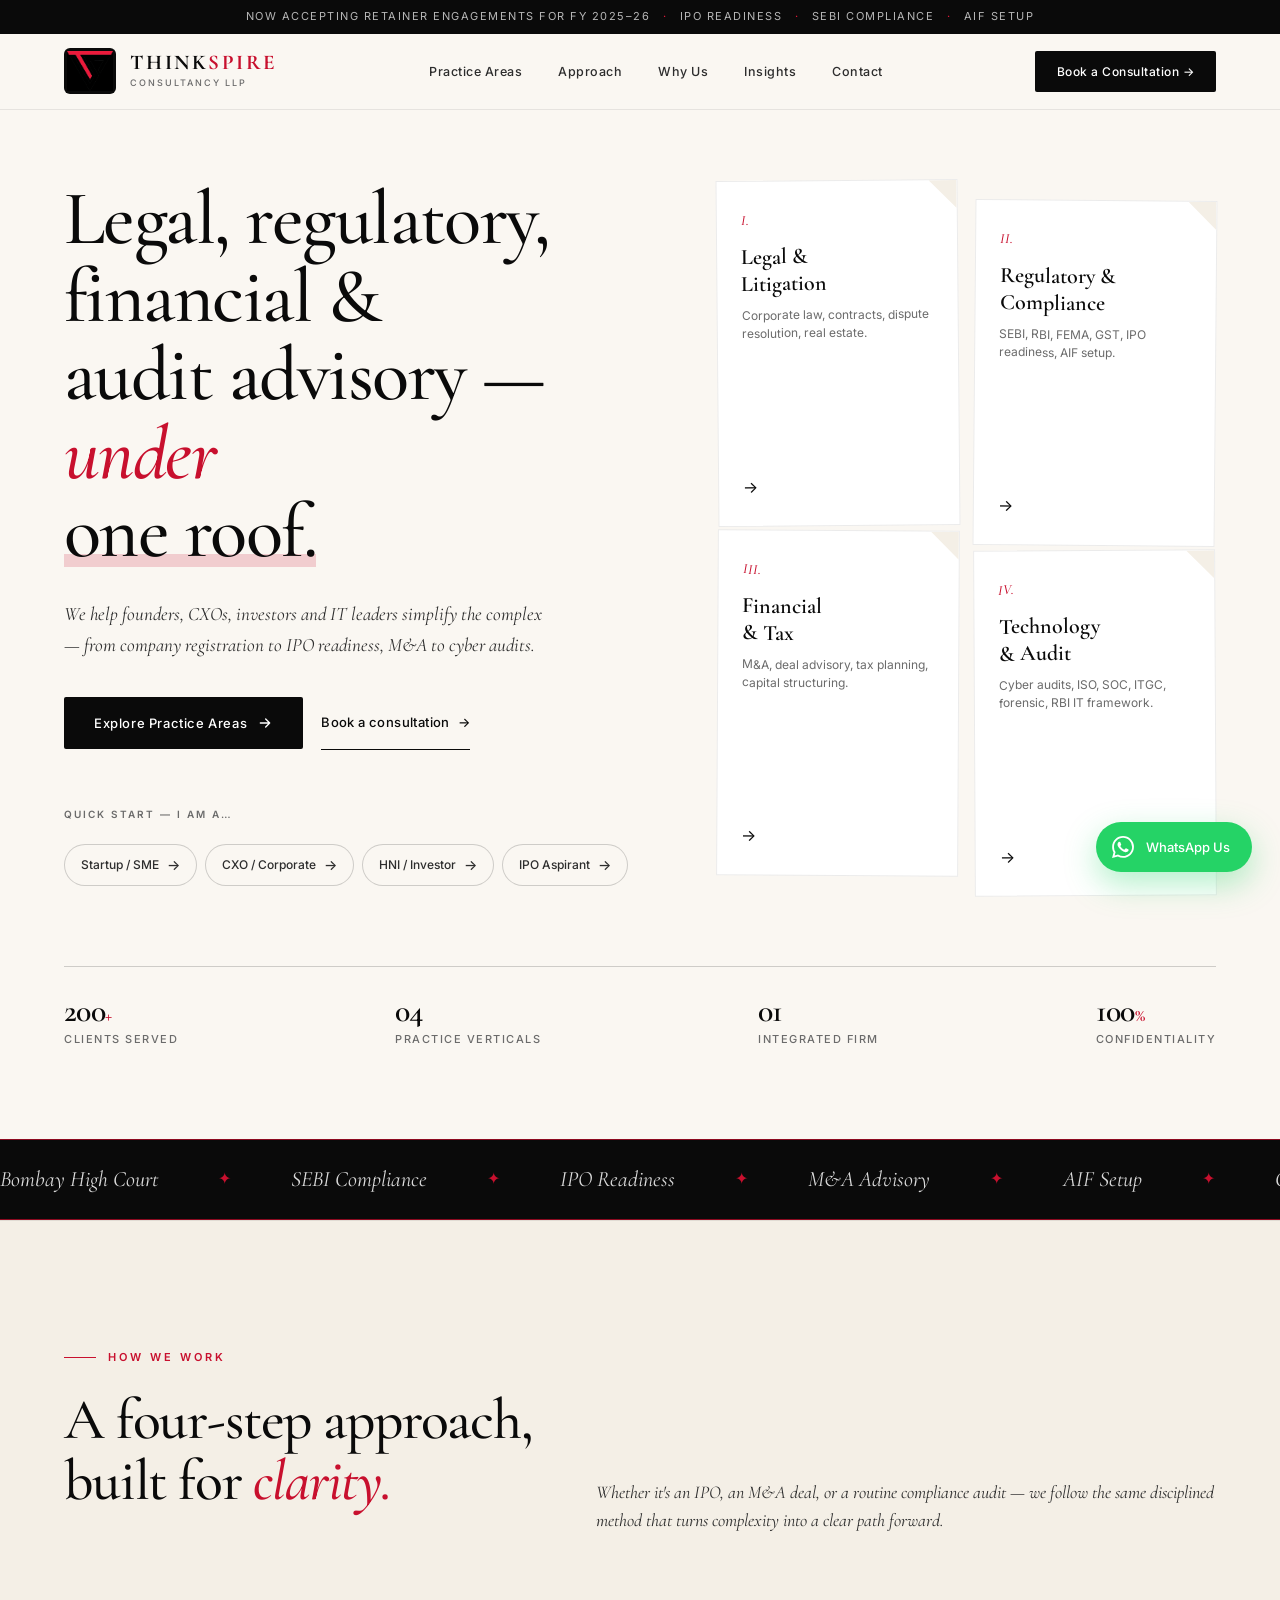
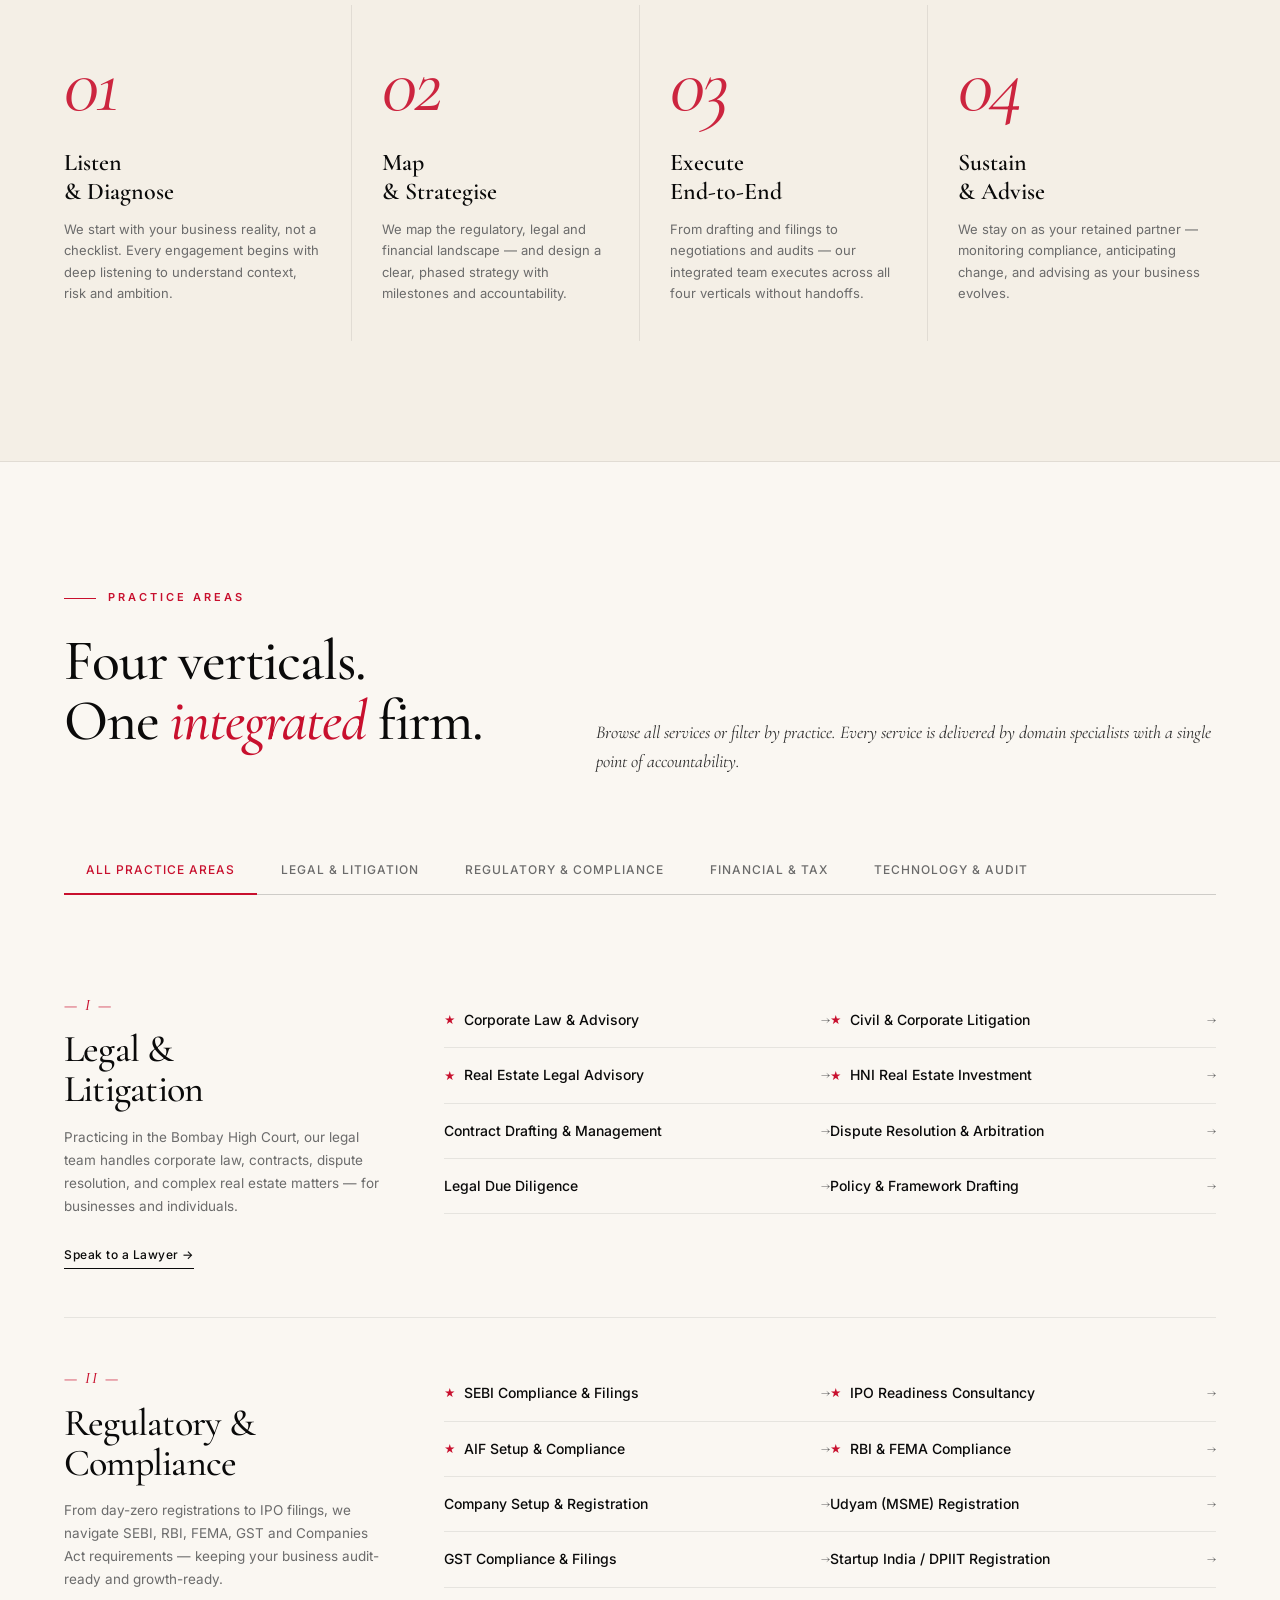
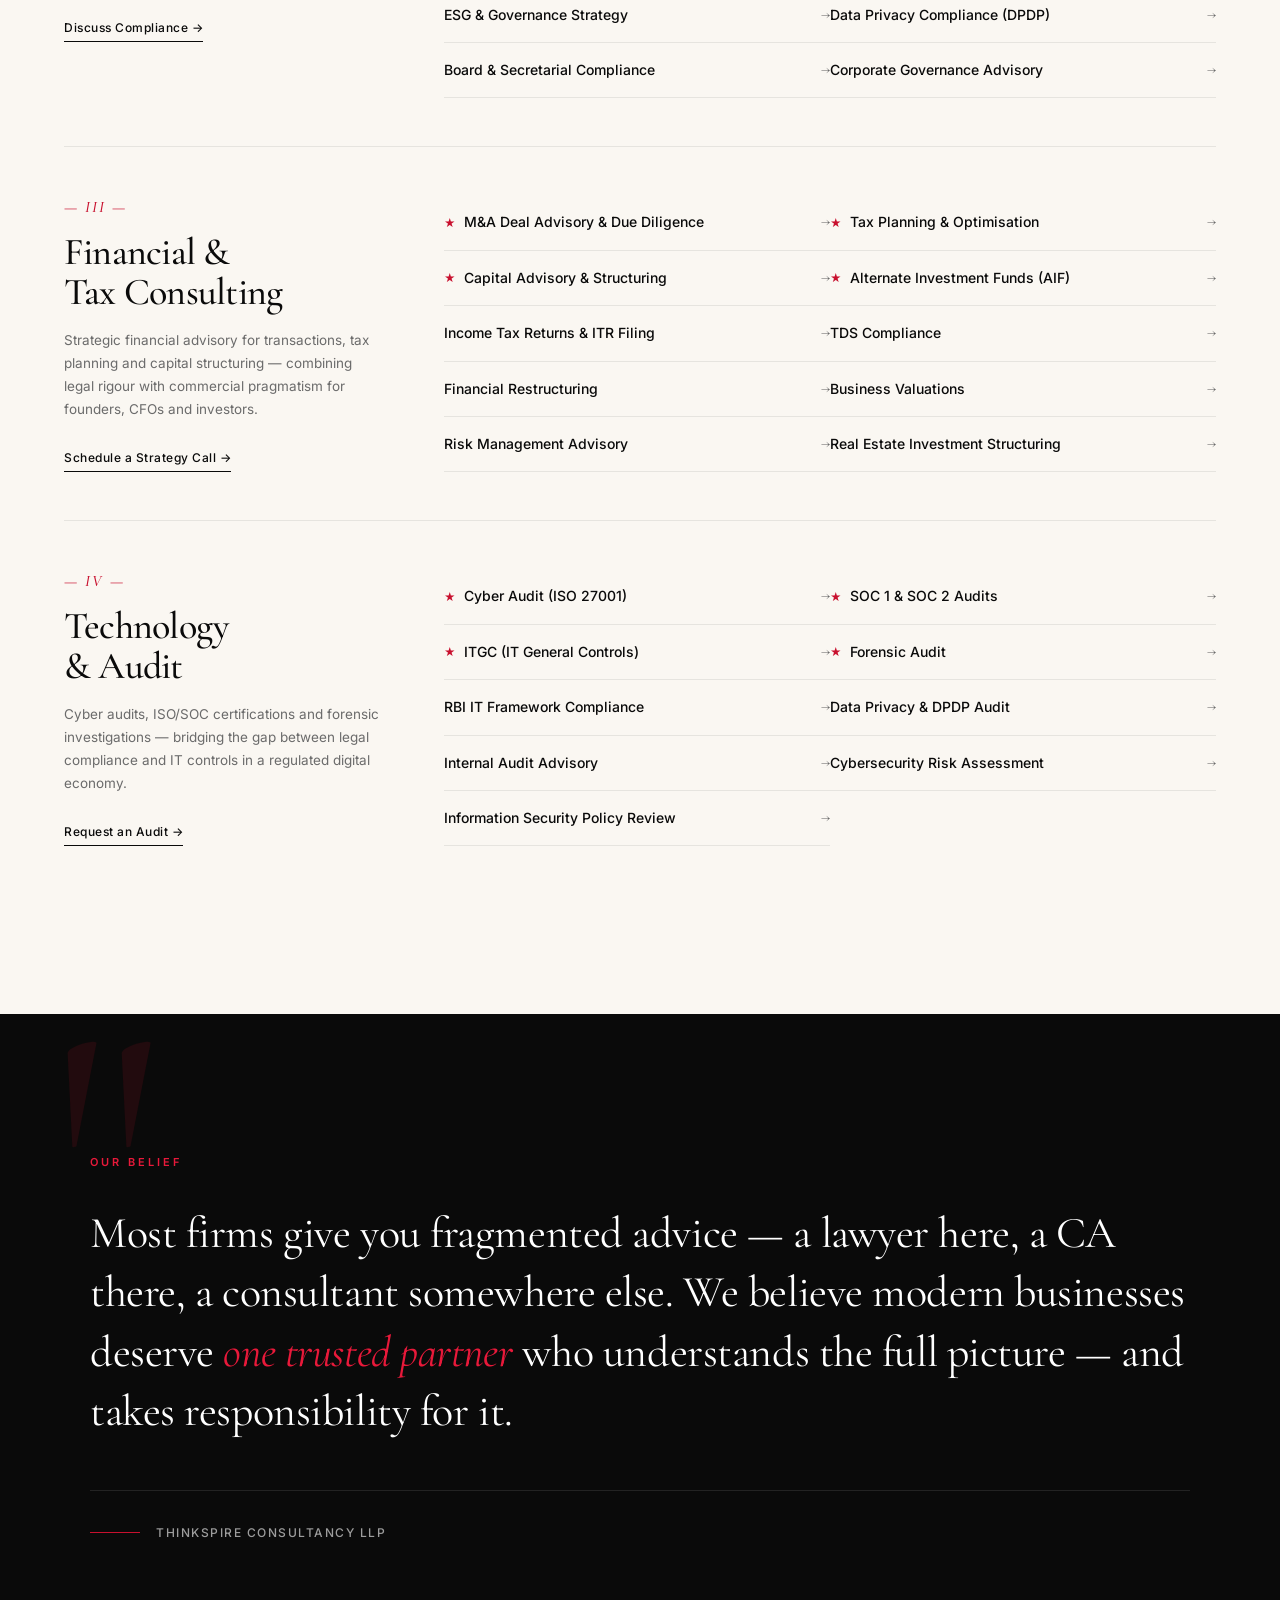
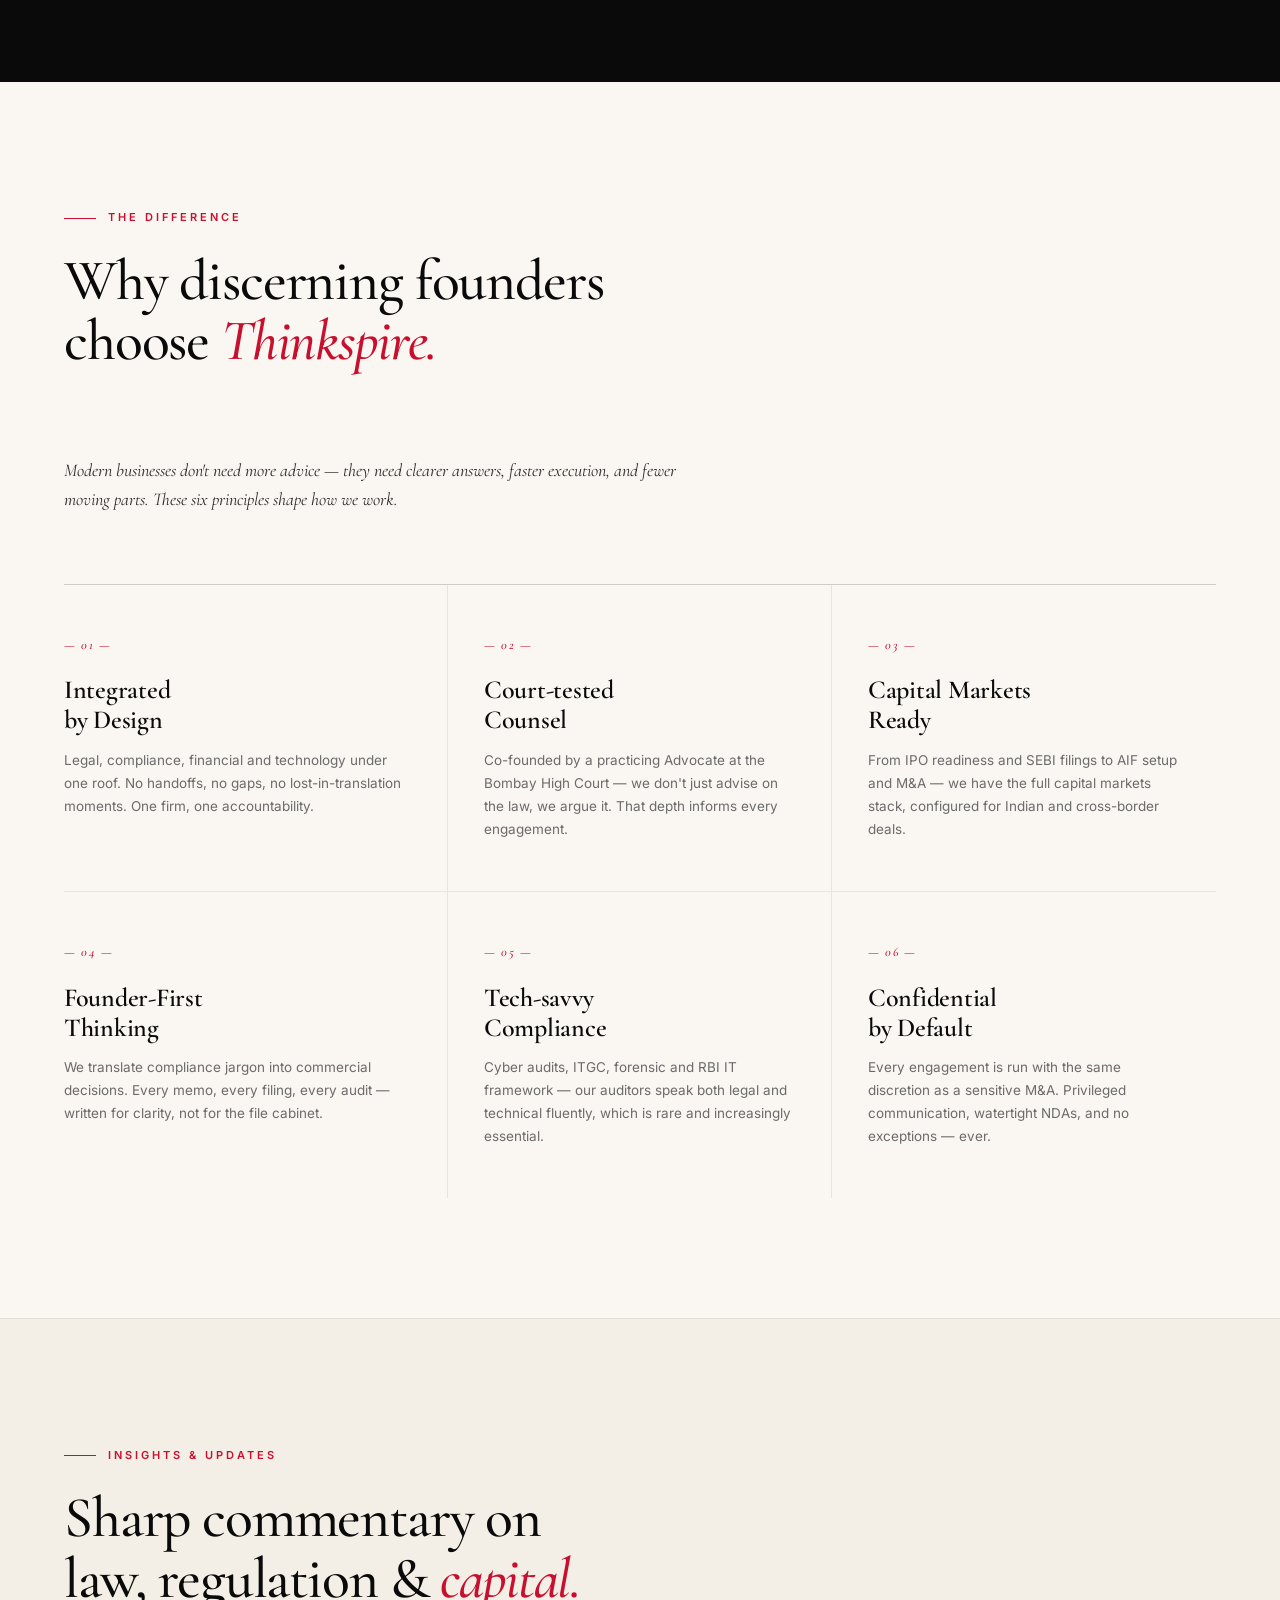
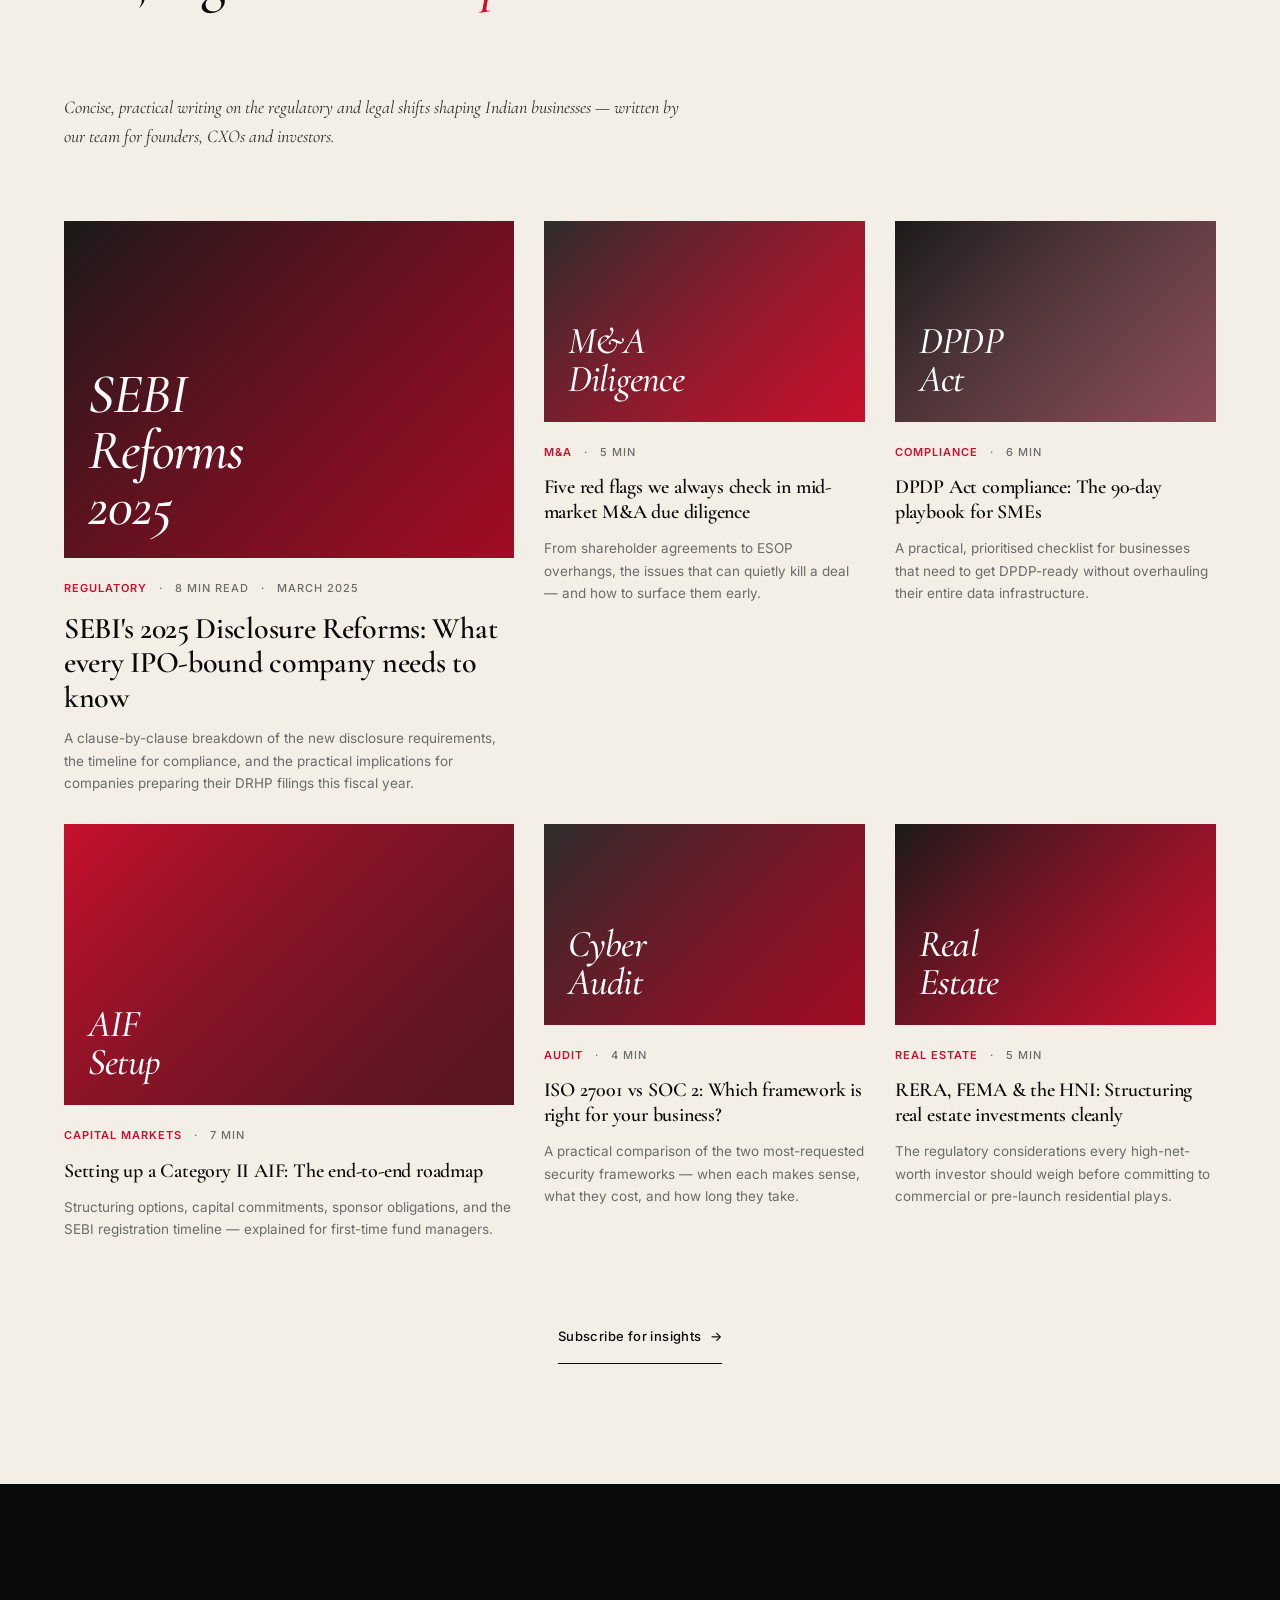
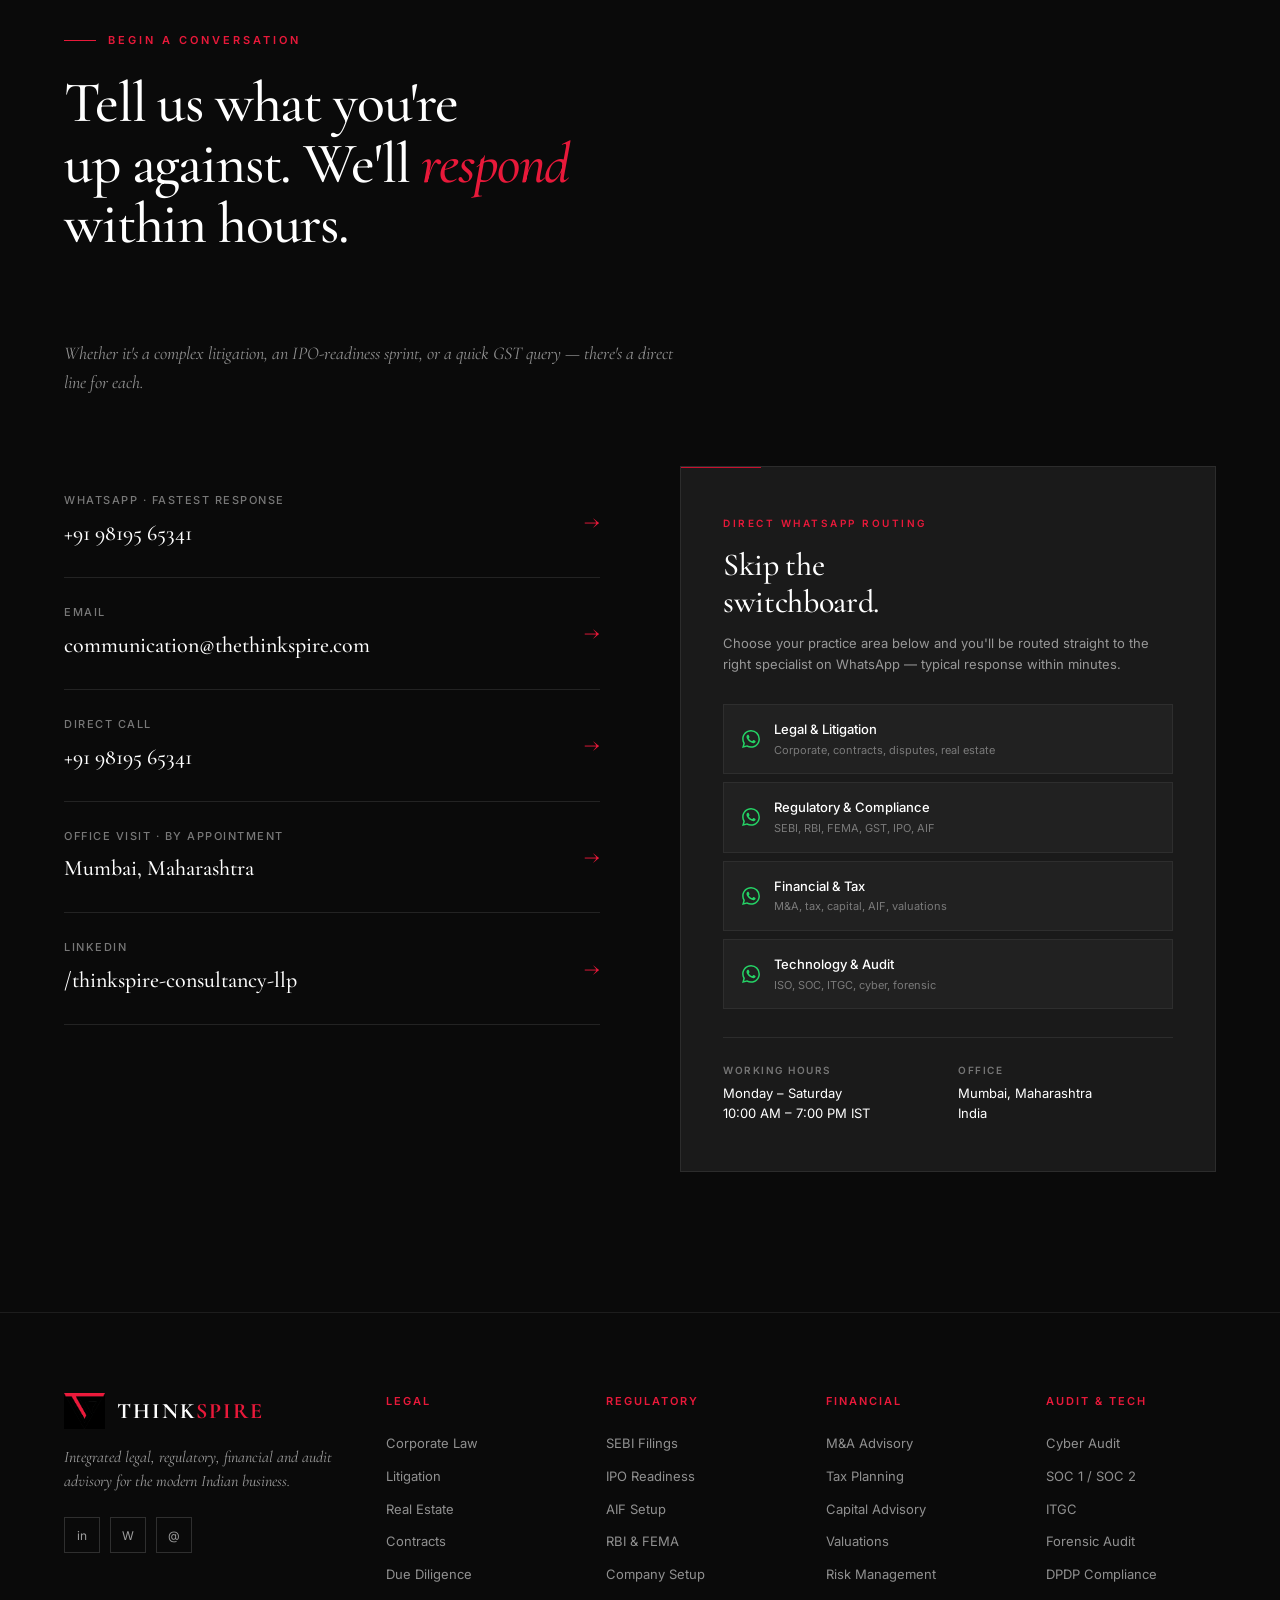
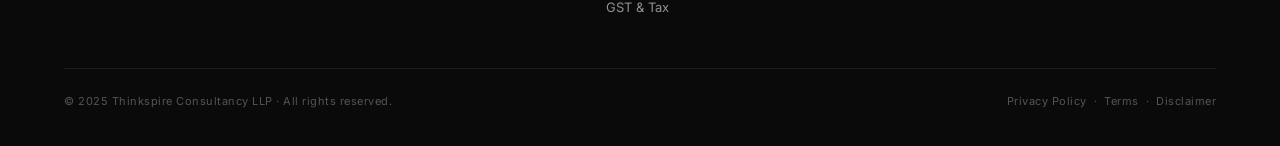
==== commit f0404a66: "Restore black/red logo and fix nav logo container - Reverted logo to original black+red (transparent" ====
--- a/index.html
+++ b/index.html
@@ -112,7 +112,17 @@
       align-items: center;
       gap: 14px;
     }
-    .nav-logo img { height: 42px; width: auto; }
+    .nav-logo-icon {
+      background: var(--ink);
+      border-radius: 6px;
+      padding: 3px;
+      display: flex;
+      align-items: center;
+      justify-content: center;
+      flex-shrink: 0;
+      overflow: hidden;
+    }
+    .nav-logo-icon img { height: 40px; width: auto; display: block; }
     .nav-logo-text {
       font-family: var(--serif);
       font-size: 21px;
@@ -1318,7 +1328,7 @@
       .nav-links, .nav-cta { display: none; }
       .hamburger { display: flex; }
       .nav-logo-text { font-size: 18px; }
-      .nav-logo img { height: 32px; }
+      .nav-logo-icon img { height: 30px; }
       section { padding: 80px 5%; }
       #manifesto { padding: 100px 5%; }
       .hero-h1 { font-size: 42px; }
@@ -1368,7 +1378,9 @@
   <!-- ── NAV ── -->
   <nav id="navbar">
     <a href="#" class="nav-logo">
-      <img src="ThinkSpire_New_Logo.png" alt="Thinkspire logo" />
+      <div class="nav-logo-icon">
+        <img src="ThinkSpire_New_Logo.png" alt="Thinkspire logo" />
+      </div>
       <div>
         <div class="nav-logo-text">THINK<span>SPIRE</span></div>
         <div class="nav-logo-sub">Consultancy LLP</div>
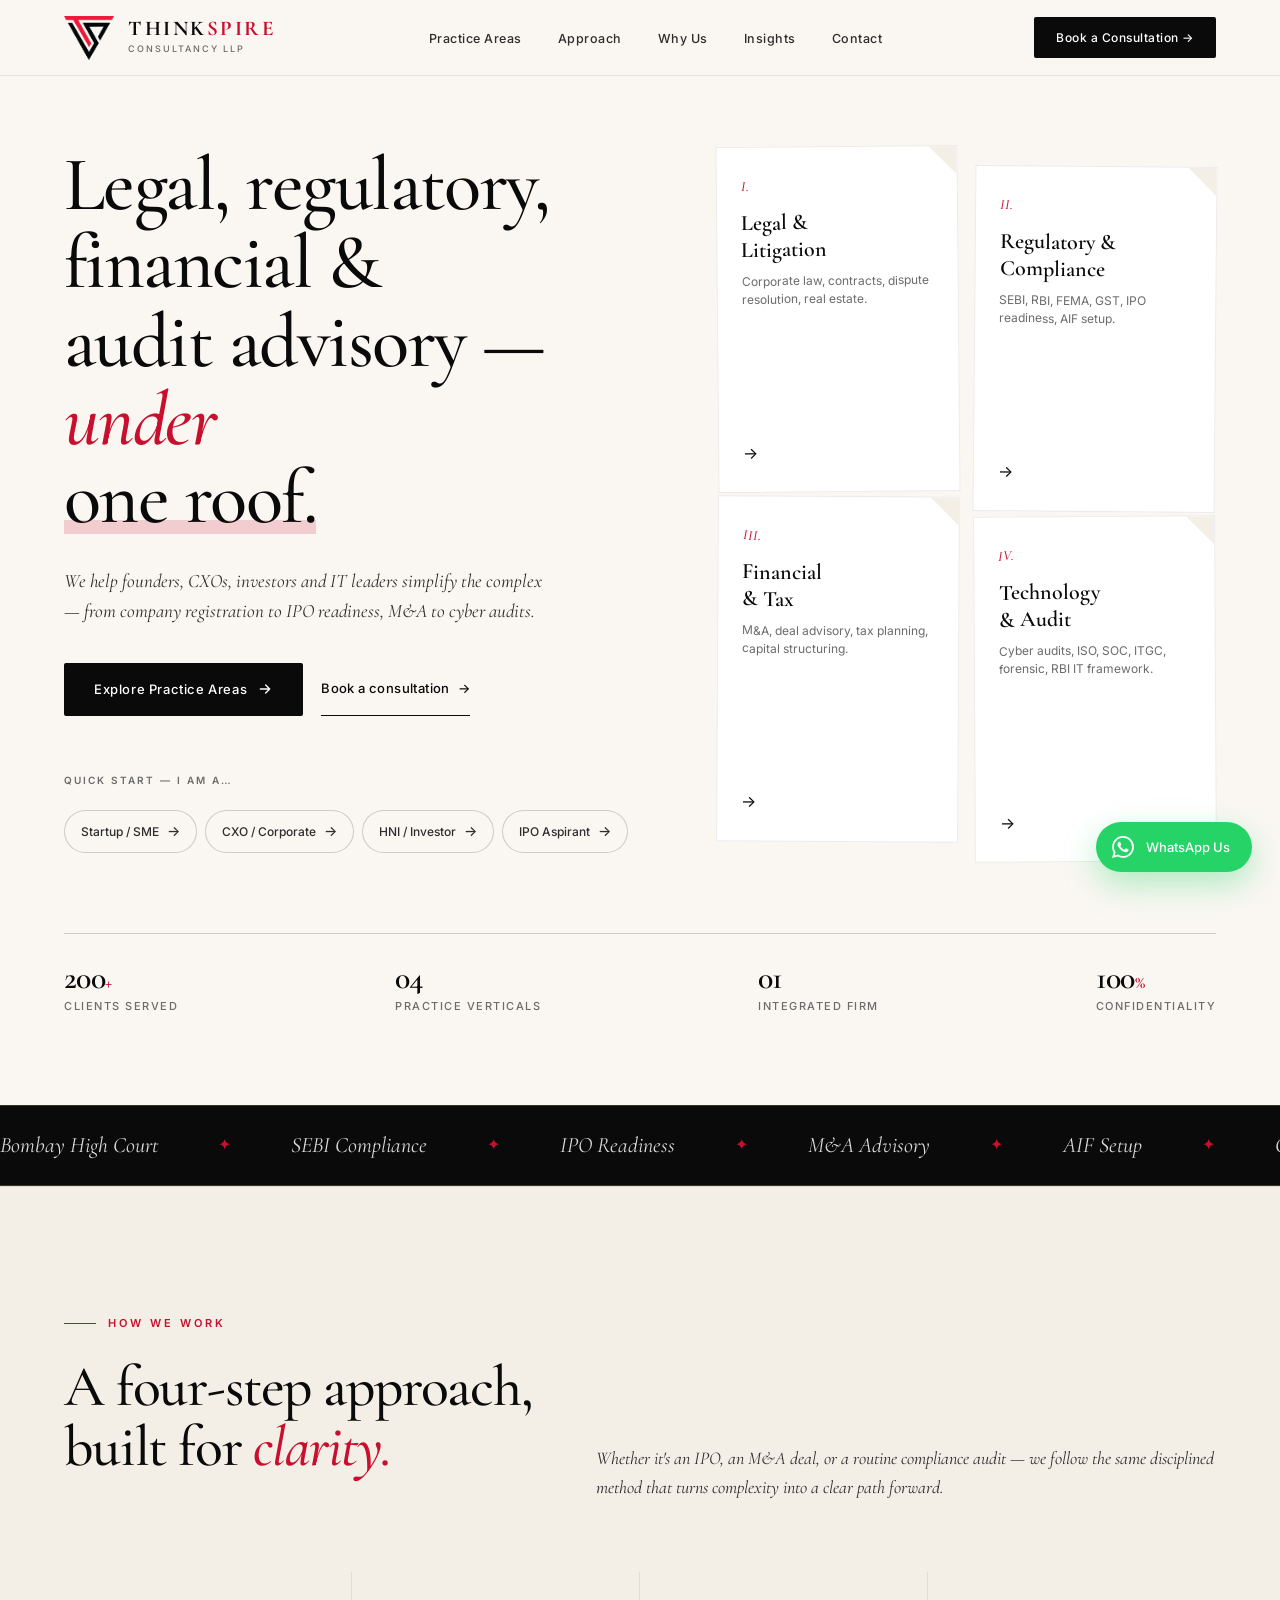
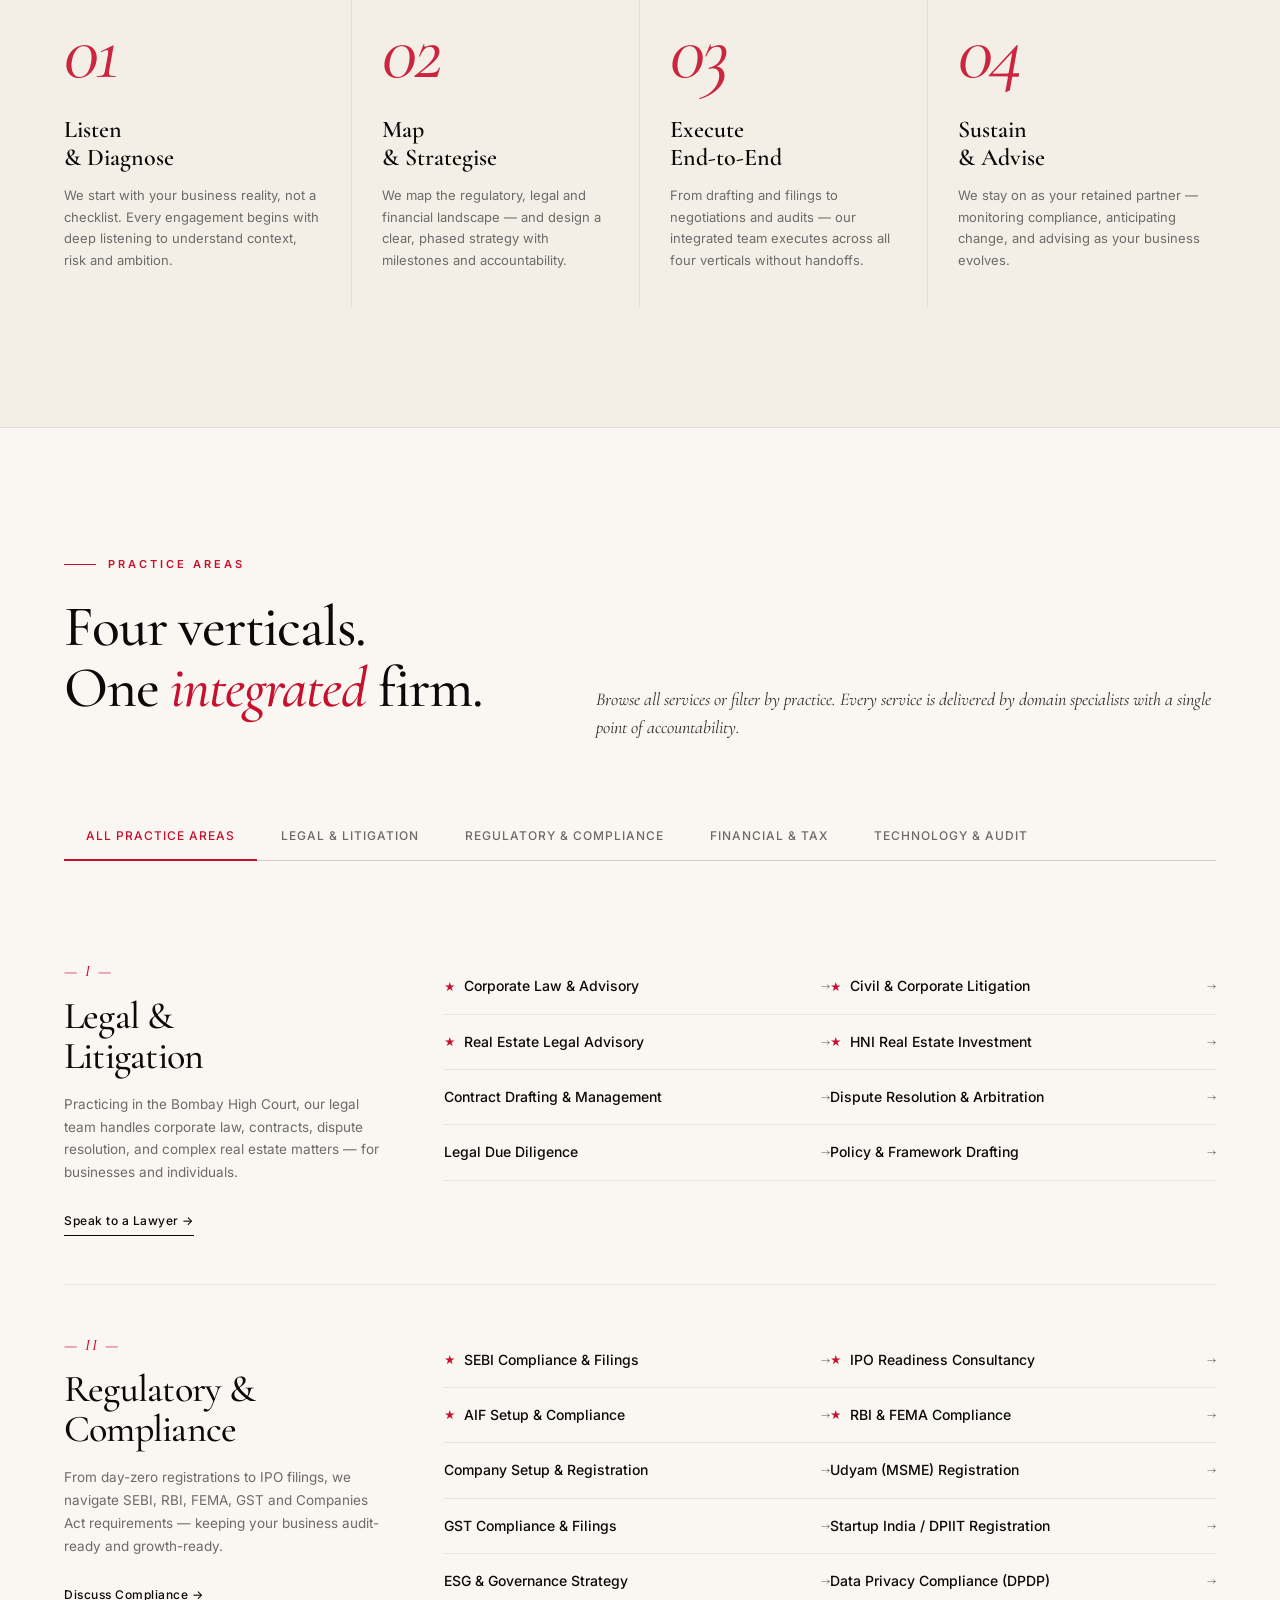
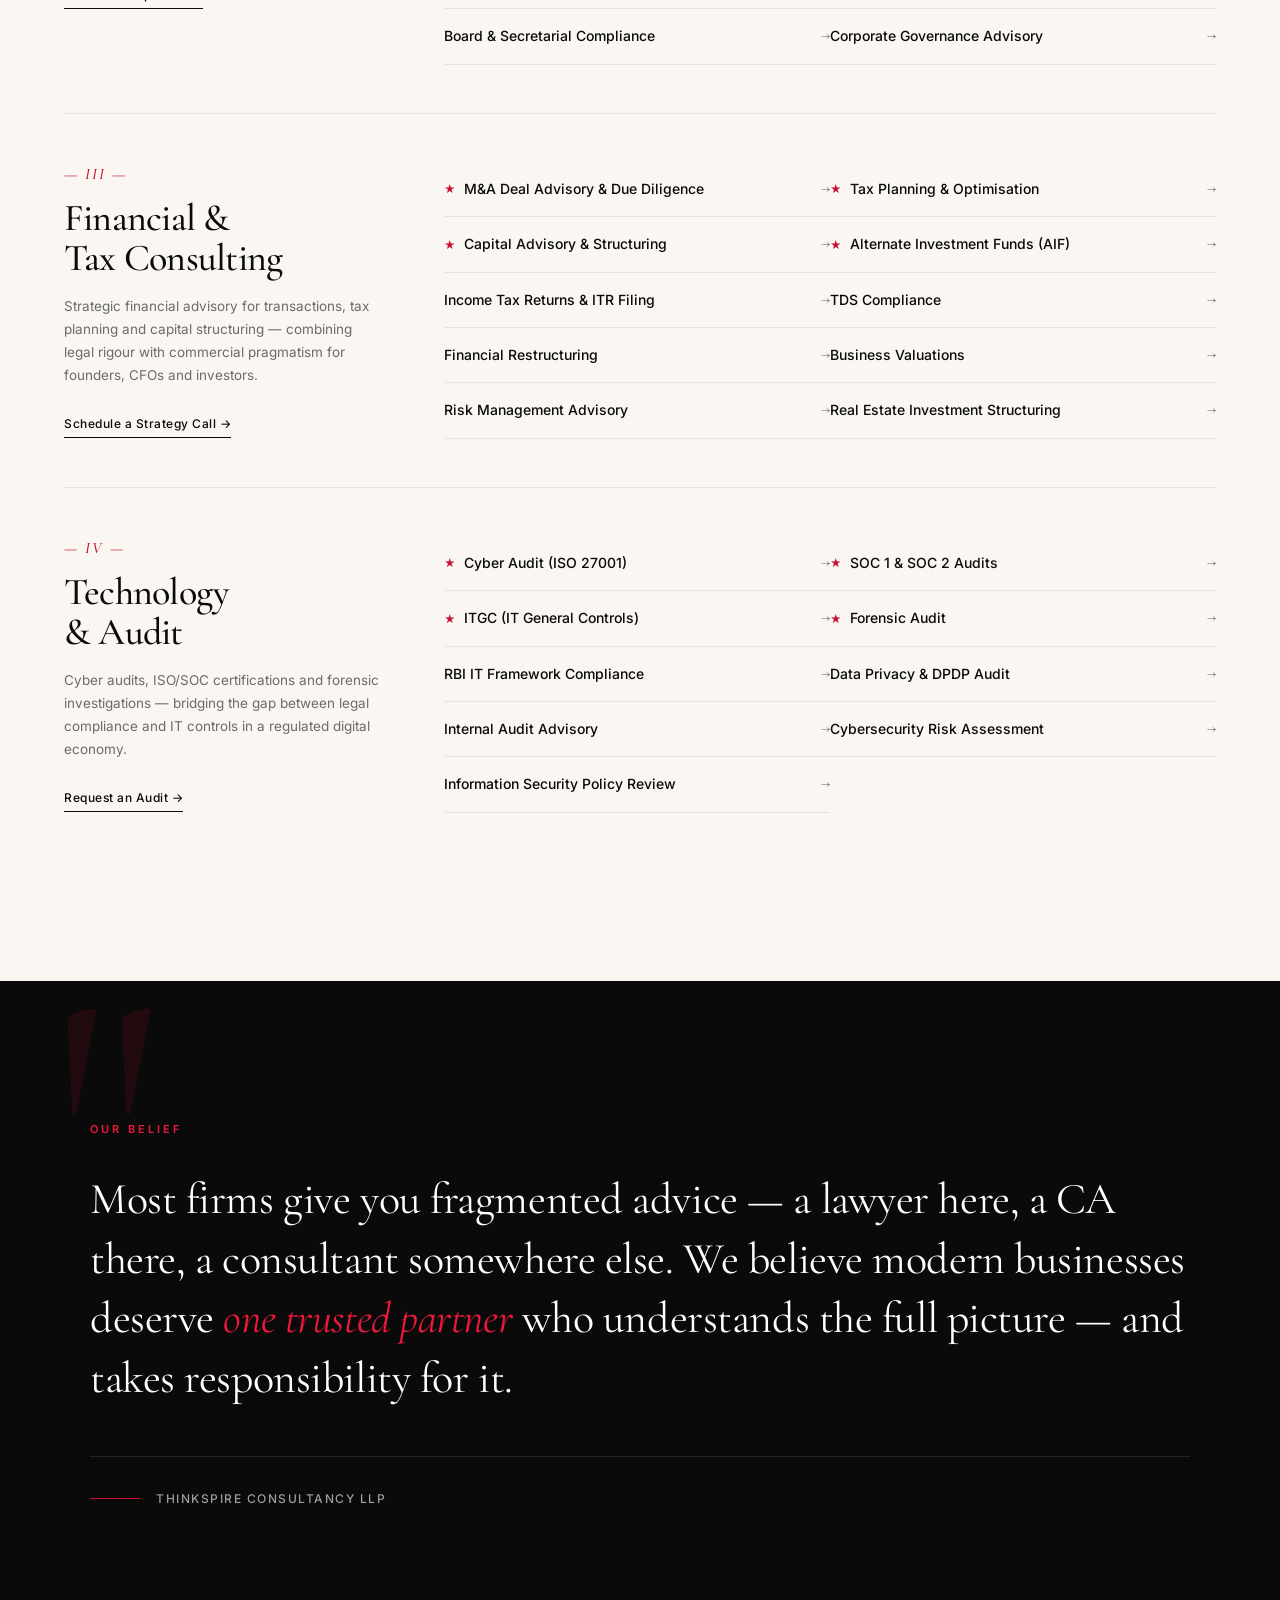
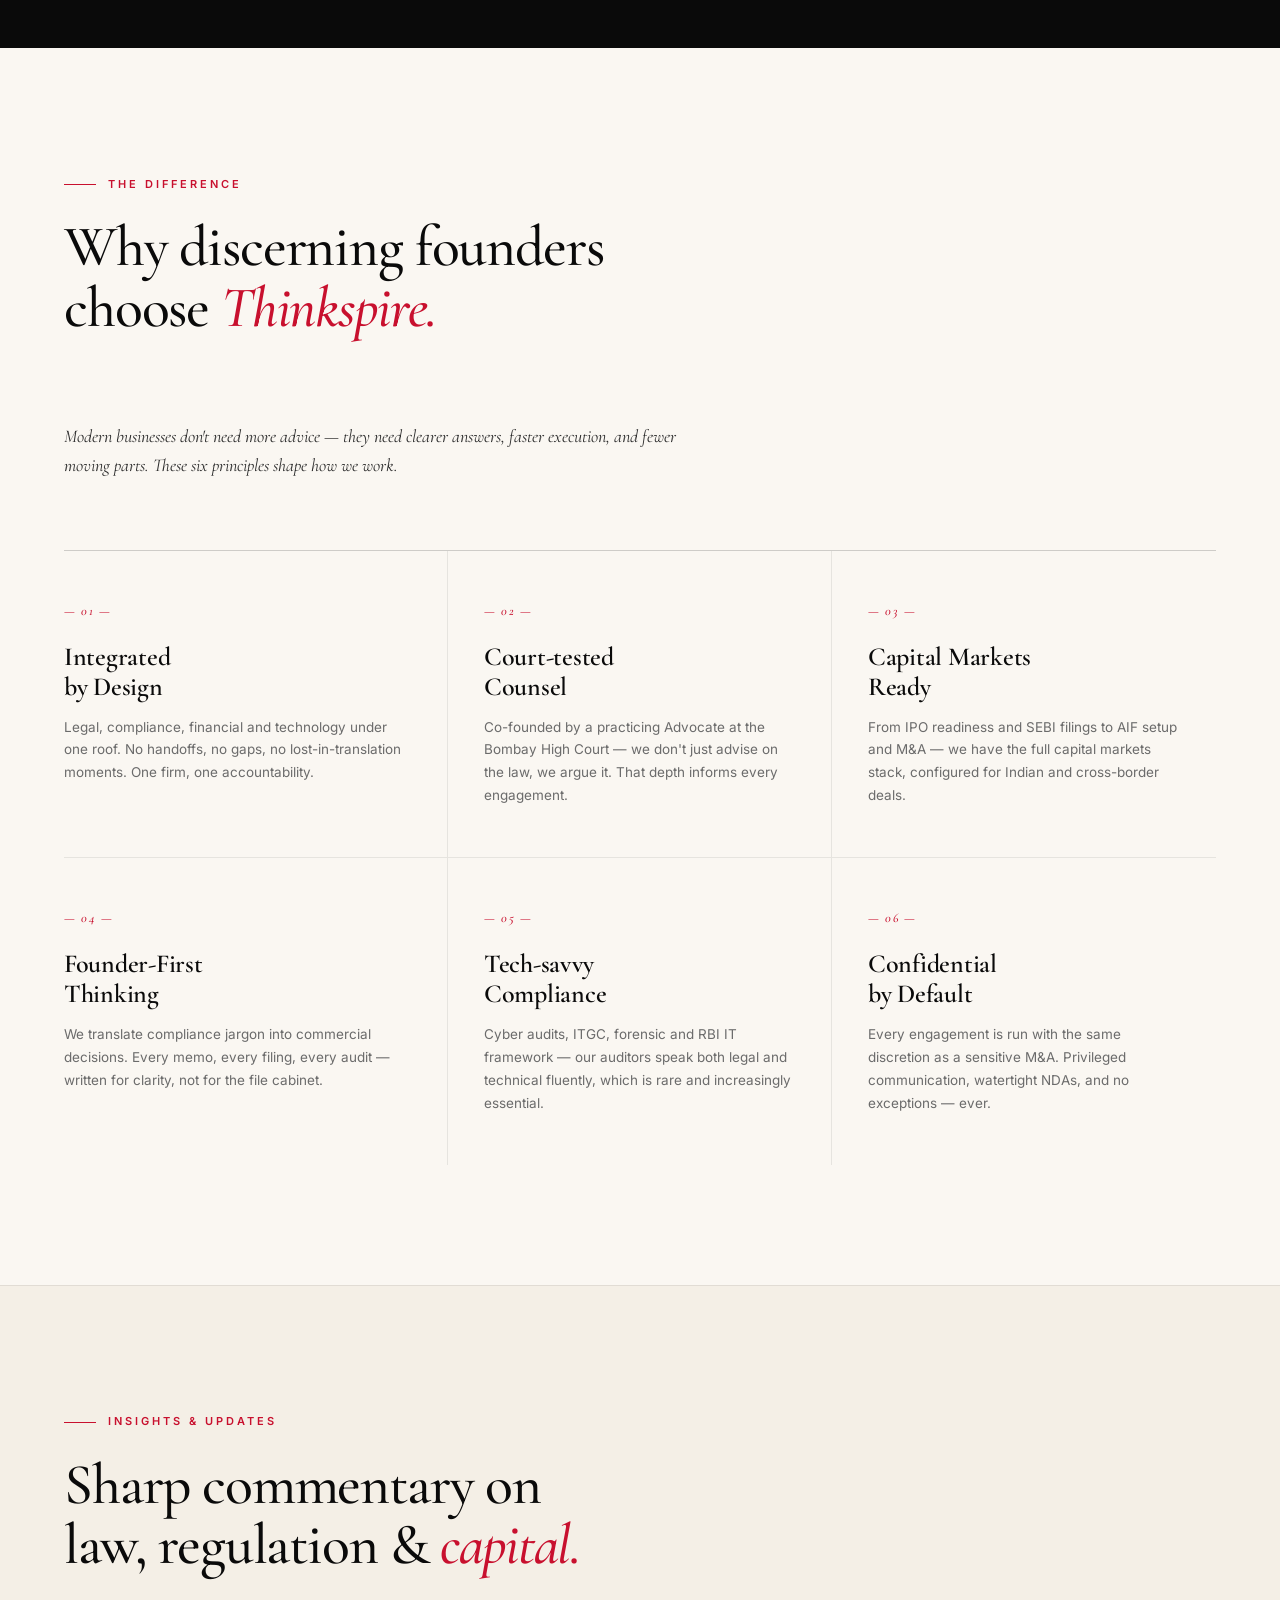
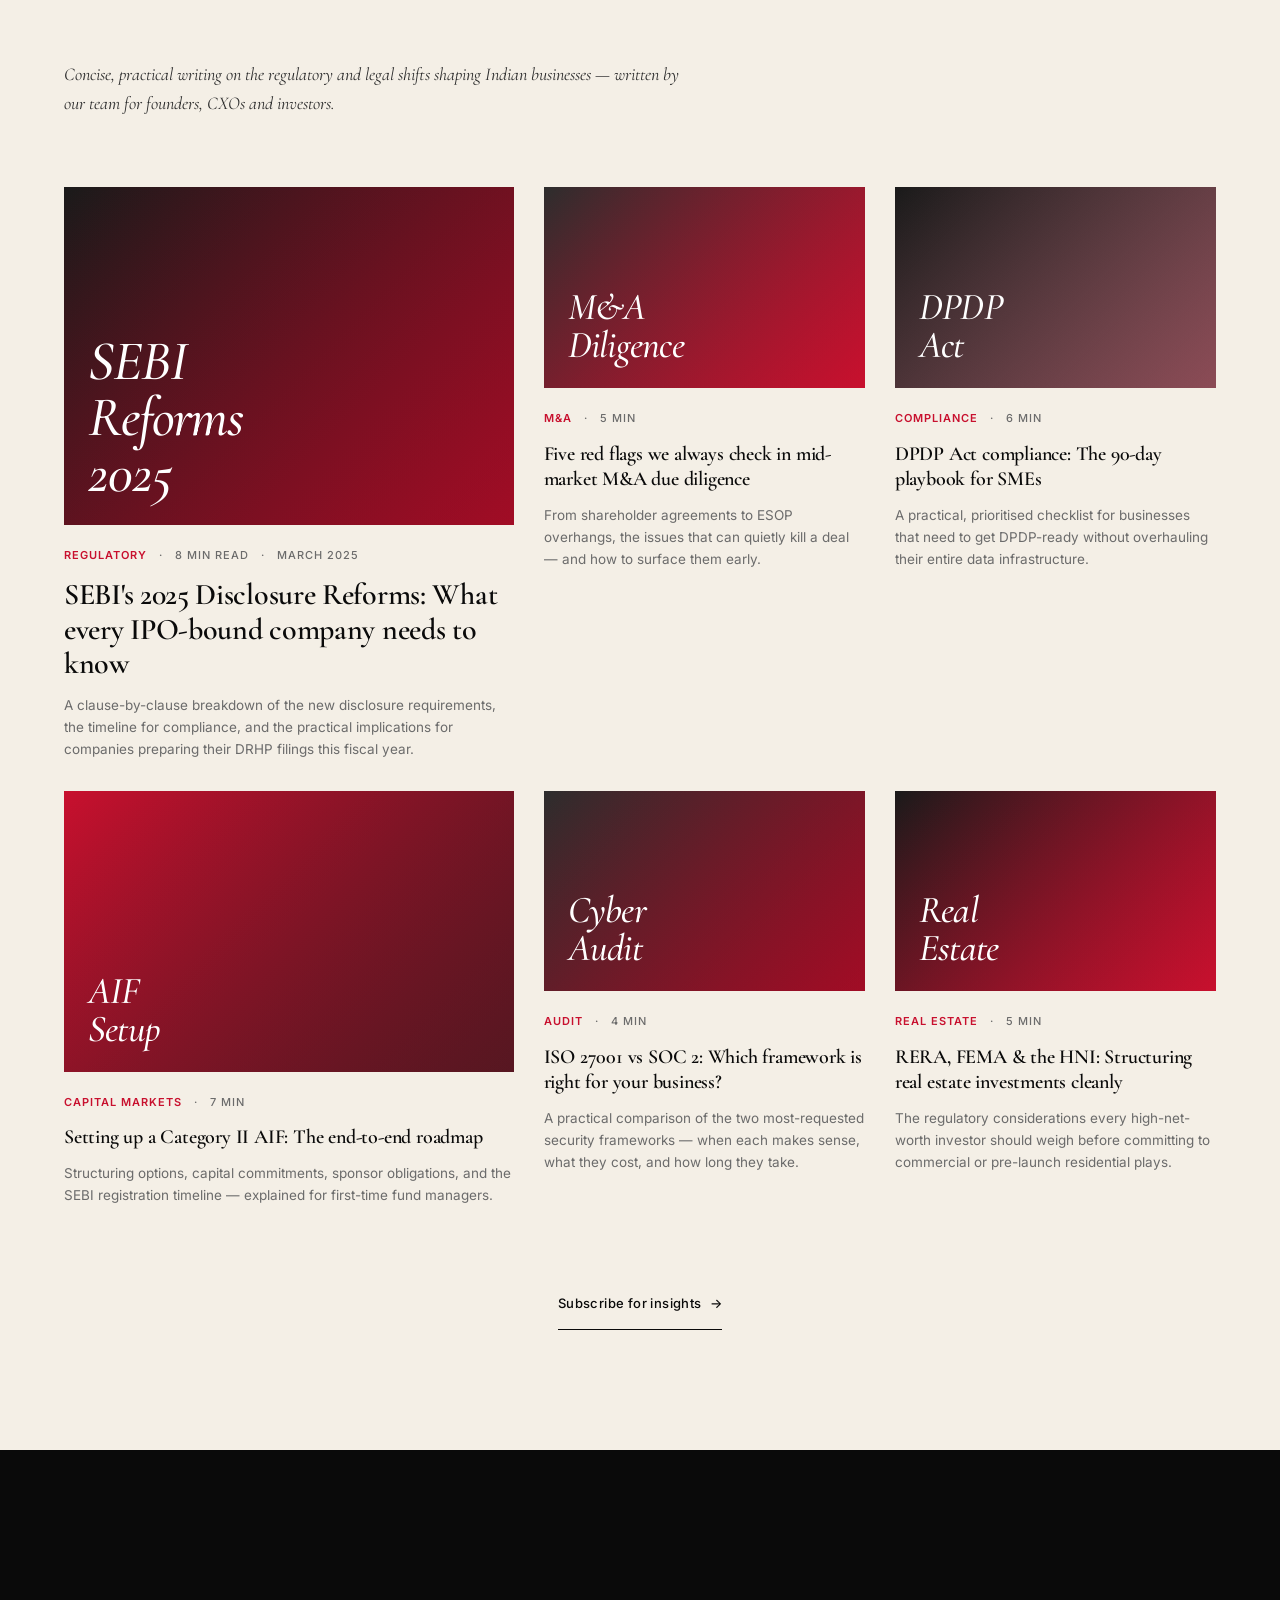
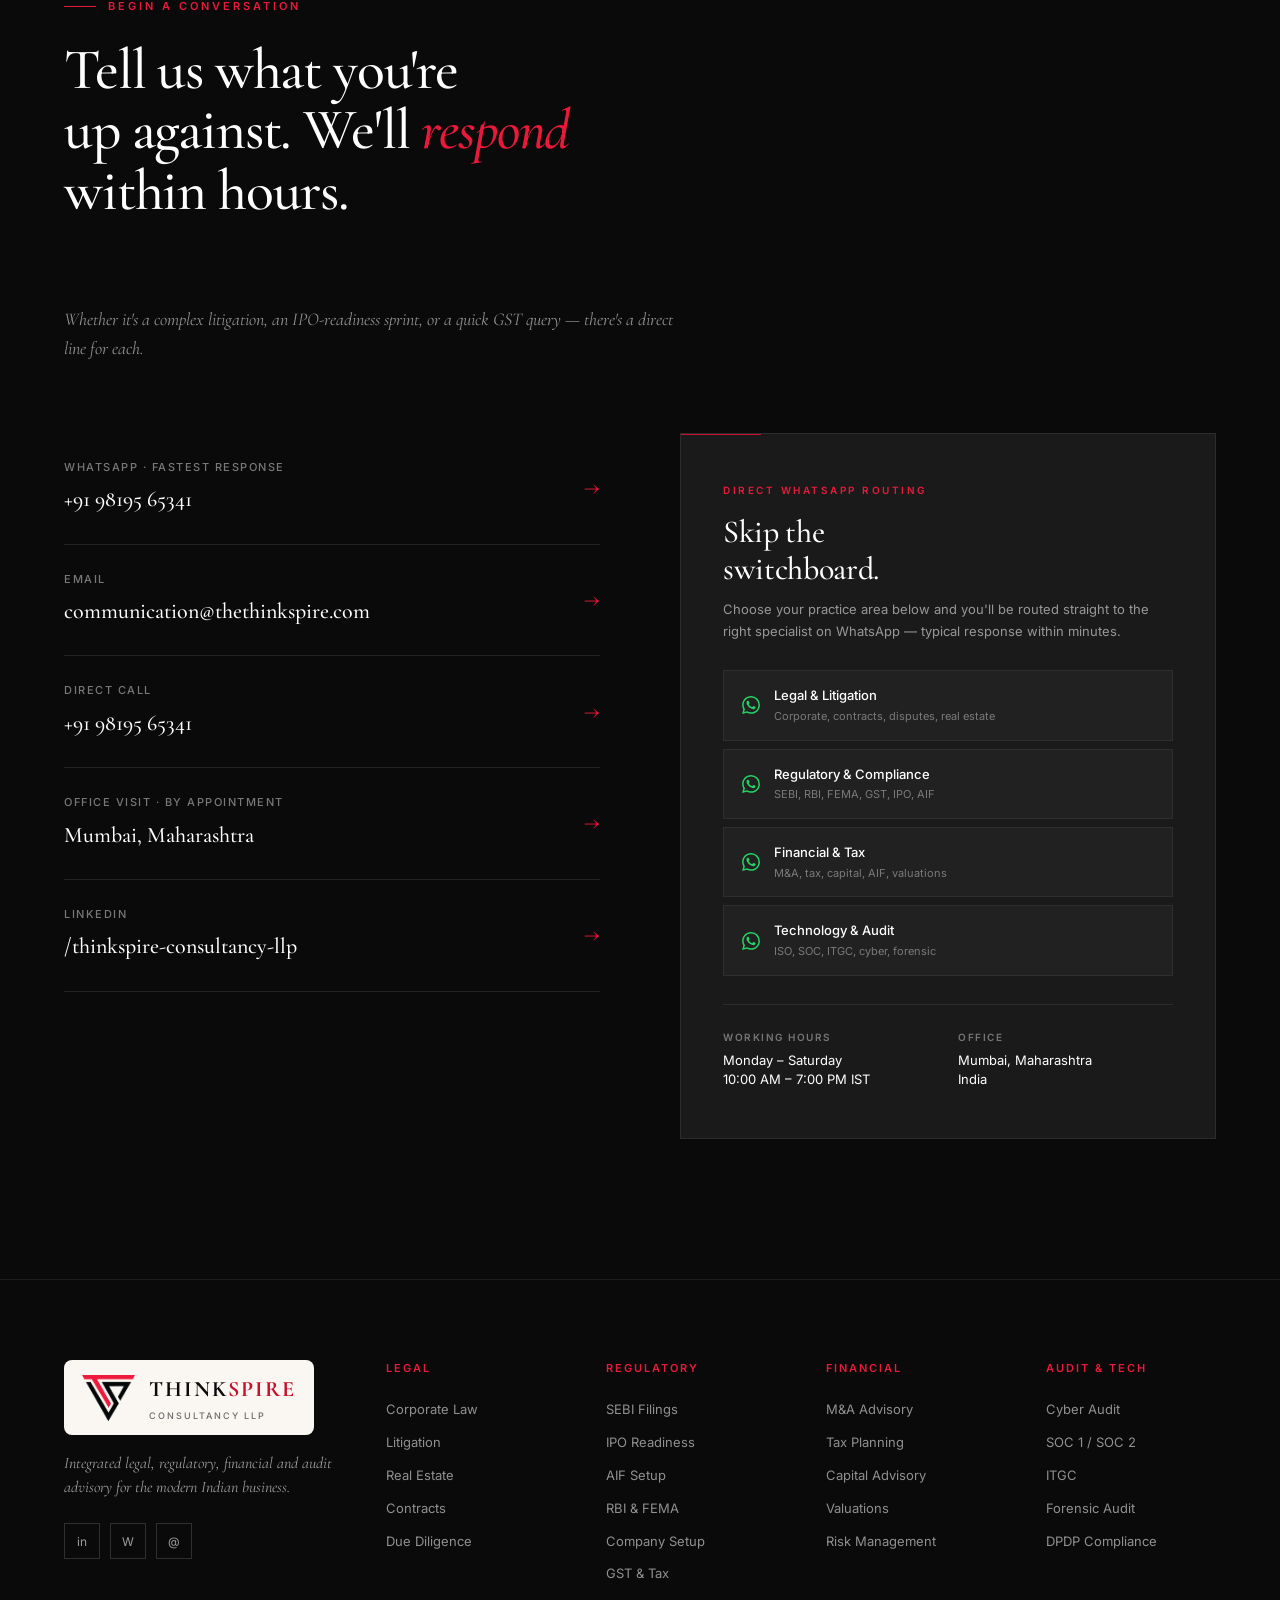
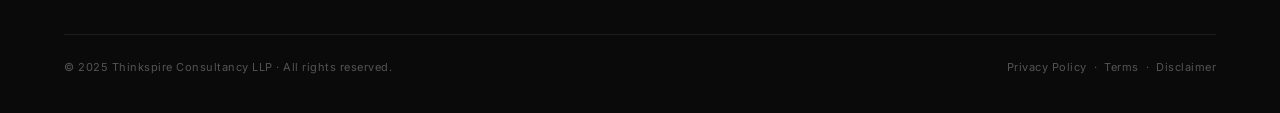
==== commit 150cab4f: "New logo with transparent bg, remove ribbon, cream footer card - ThinkSpire_New_Logo.png: new black/" ====
--- a/index.html
+++ b/index.html
@@ -73,20 +73,6 @@
     img { display: block; max-width: 100%; }
     button { font-family: inherit; cursor: pointer; border: none; background: none; }
 
-    /* ── ANNOUNCEMENT BAR ── */
-    .announce {
-      background: var(--ink);
-      color: rgba(255,255,255,0.7);
-      font-size: 11px;
-      letter-spacing: 1.5px;
-      text-transform: uppercase;
-      padding: 8px 5%;
-      text-align: center;
-      position: relative;
-      z-index: 1001;
-    }
-    .announce span { color: var(--red-light); margin: 0 8px; }
-
     /* ── NAV ── */
     nav {
       position: sticky;
@@ -112,17 +98,7 @@
       align-items: center;
       gap: 14px;
     }
-    .nav-logo-icon {
-      background: var(--ink);
-      border-radius: 6px;
-      padding: 3px;
-      display: flex;
-      align-items: center;
-      justify-content: center;
-      flex-shrink: 0;
-      overflow: hidden;
-    }
-    .nav-logo-icon img { height: 40px; width: auto; display: block; }
+    .nav-logo img { height: 44px; width: auto; }
     .nav-logo-text {
       font-family: var(--serif);
       font-size: 21px;
@@ -1186,6 +1162,17 @@
       flex-direction: column;
       gap: 16px;
     }
+    .fb-brand-card {
+      display: inline-flex;
+      align-items: center;
+      gap: 14px;
+      background: var(--paper);
+      border-radius: 8px;
+      padding: 12px 18px;
+      align-self: flex-start;
+    }
+    .fb-brand-card img { height: 46px; width: auto; }
+    .fb-brand-card-text { display: flex; flex-direction: column; gap: 2px; }
     .fb-logo {
       display: flex;
       align-items: center;
@@ -1328,7 +1315,7 @@
       .nav-links, .nav-cta { display: none; }
       .hamburger { display: flex; }
       .nav-logo-text { font-size: 18px; }
-      .nav-logo-icon img { height: 30px; }
+      .nav-logo img { height: 34px; }
       section { padding: 80px 5%; }
       #manifesto { padding: 100px 5%; }
       .hero-h1 { font-size: 42px; }
@@ -1370,17 +1357,10 @@
     <symbol id="arrow-right" viewBox="0 0 24 24"><path d="M5 12h14M13 6l6 6-6 6" fill="none" stroke="currentColor" stroke-width="2" stroke-linecap="round" stroke-linejoin="round"/></symbol>
   </svg>
 
-  <!-- ── ANNOUNCEMENT BAR ── -->
-  <div class="announce" role="banner">
-    Now accepting retainer engagements for FY 2025–26 <span>·</span> IPO Readiness <span>·</span> SEBI Compliance <span>·</span> AIF Setup
-  </div>
-
   <!-- ── NAV ── -->
   <nav id="navbar">
     <a href="#" class="nav-logo">
-      <div class="nav-logo-icon">
-        <img src="ThinkSpire_New_Logo.png" alt="Thinkspire logo" />
-      </div>
+      <img src="ThinkSpire_New_Logo.png" alt="Thinkspire logo" />
       <div>
         <div class="nav-logo-text">THINK<span>SPIRE</span></div>
         <div class="nav-logo-sub">Consultancy LLP</div>
@@ -1942,9 +1922,12 @@
   <footer>
     <div class="footer-grid">
       <div class="footer-brand">
-        <div class="fb-logo">
-          <img src="ThinkSpire_New_Logo.png" alt="Thinkspire" onerror="this.style.display='none'" />
-          <div class="fb-logo-text">THINK<span>SPIRE</span></div>
+        <div class="fb-brand-card">
+          <img src="ThinkSpire_New_Logo.png" alt="Thinkspire logo" />
+          <div class="fb-brand-card-text">
+            <div style="font-family:var(--serif);font-size:22px;font-weight:700;letter-spacing:2px;color:var(--ink);">THINK<span style="color:var(--red);">SPIRE</span></div>
+            <div style="font-size:9px;color:var(--muted);letter-spacing:2px;text-transform:uppercase;font-weight:500;">Consultancy LLP</div>
+          </div>
         </div>
         <p class="fb-tagline">Integrated legal, regulatory, financial and audit advisory for the modern Indian business.</p>
         <div class="fb-social">
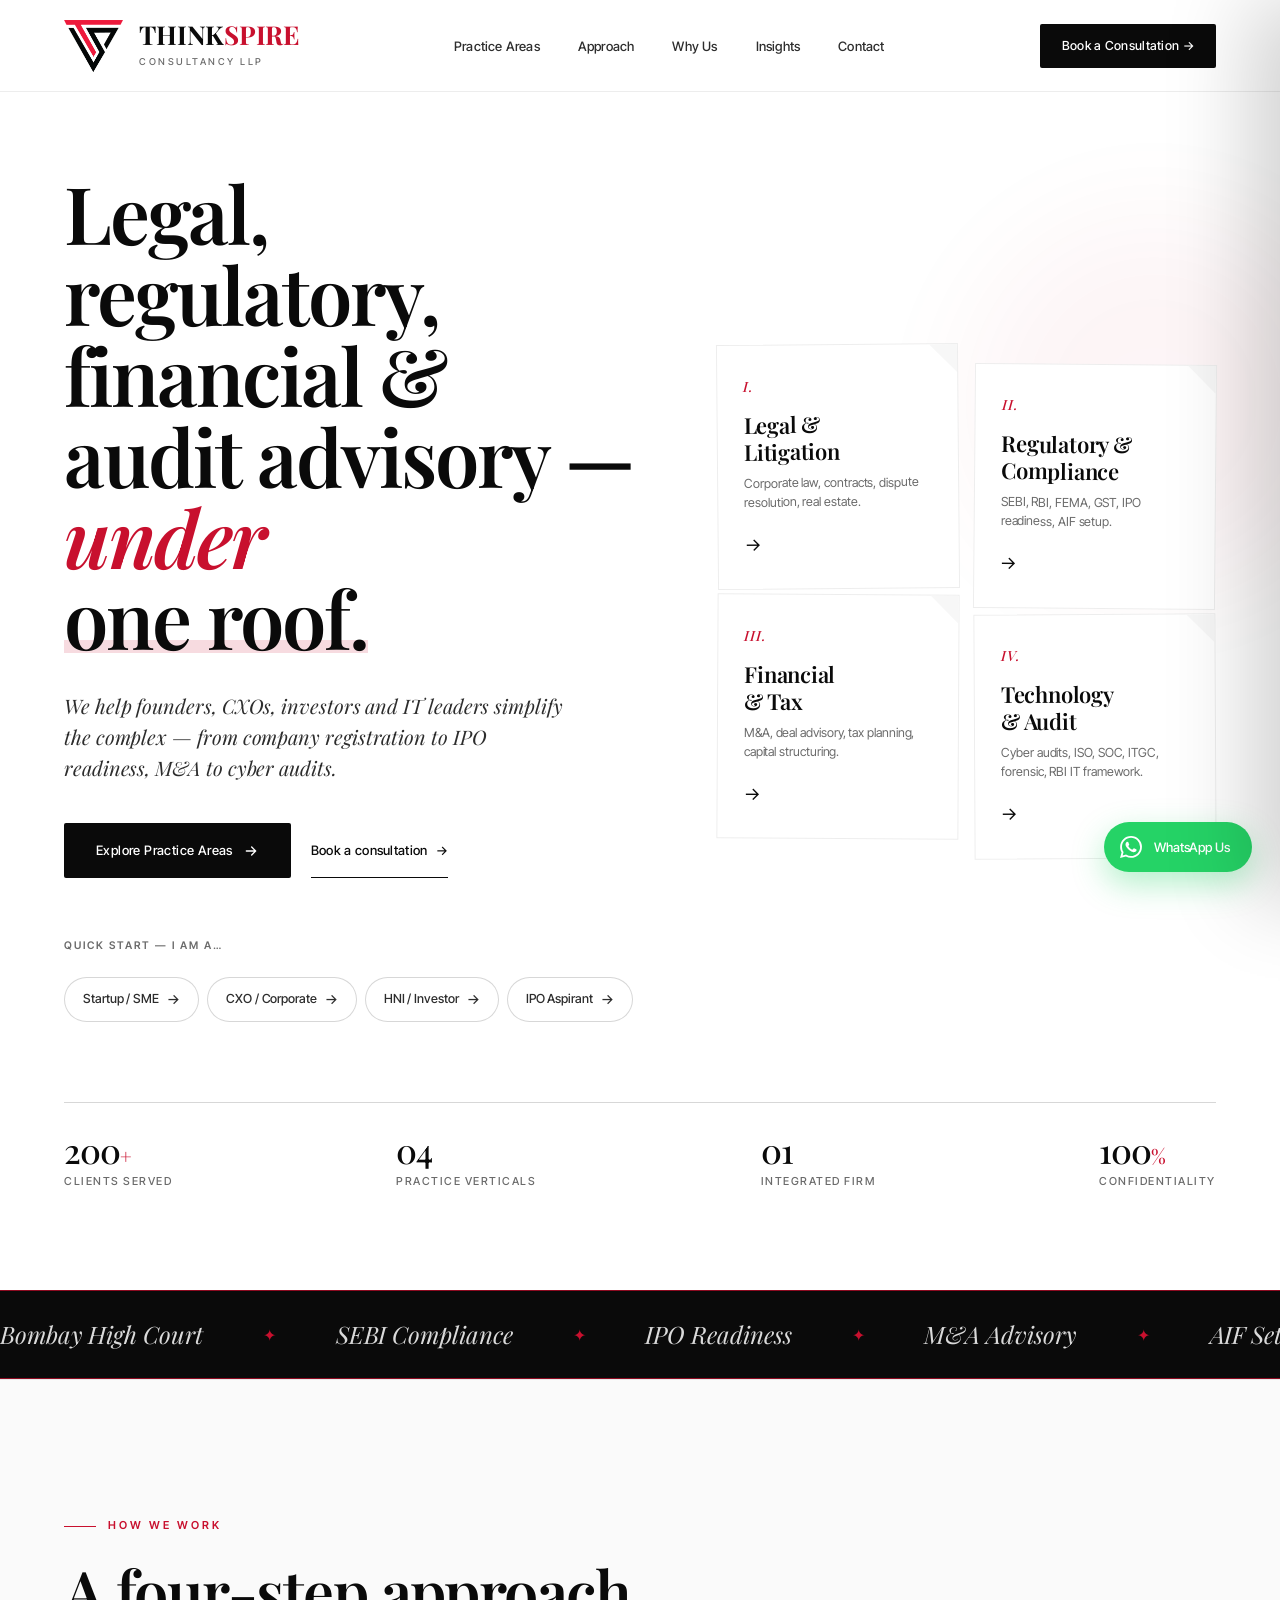
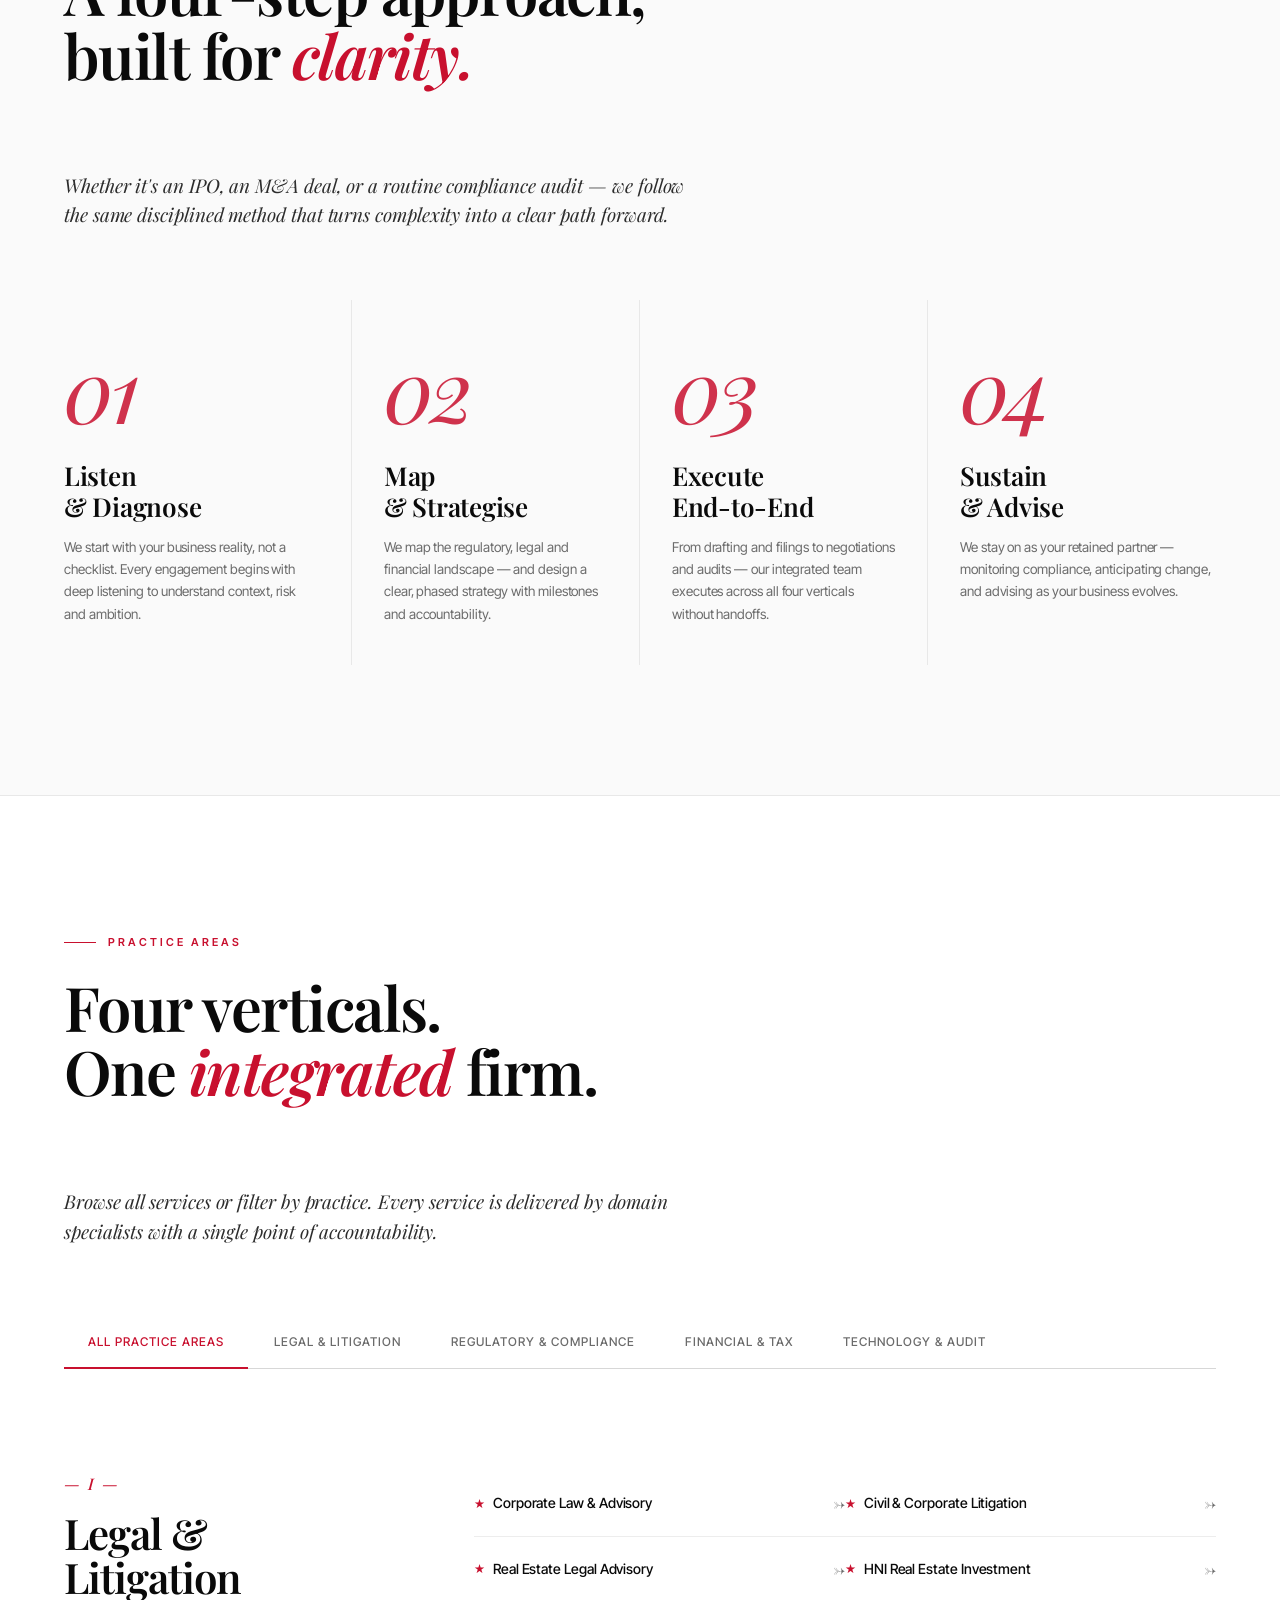
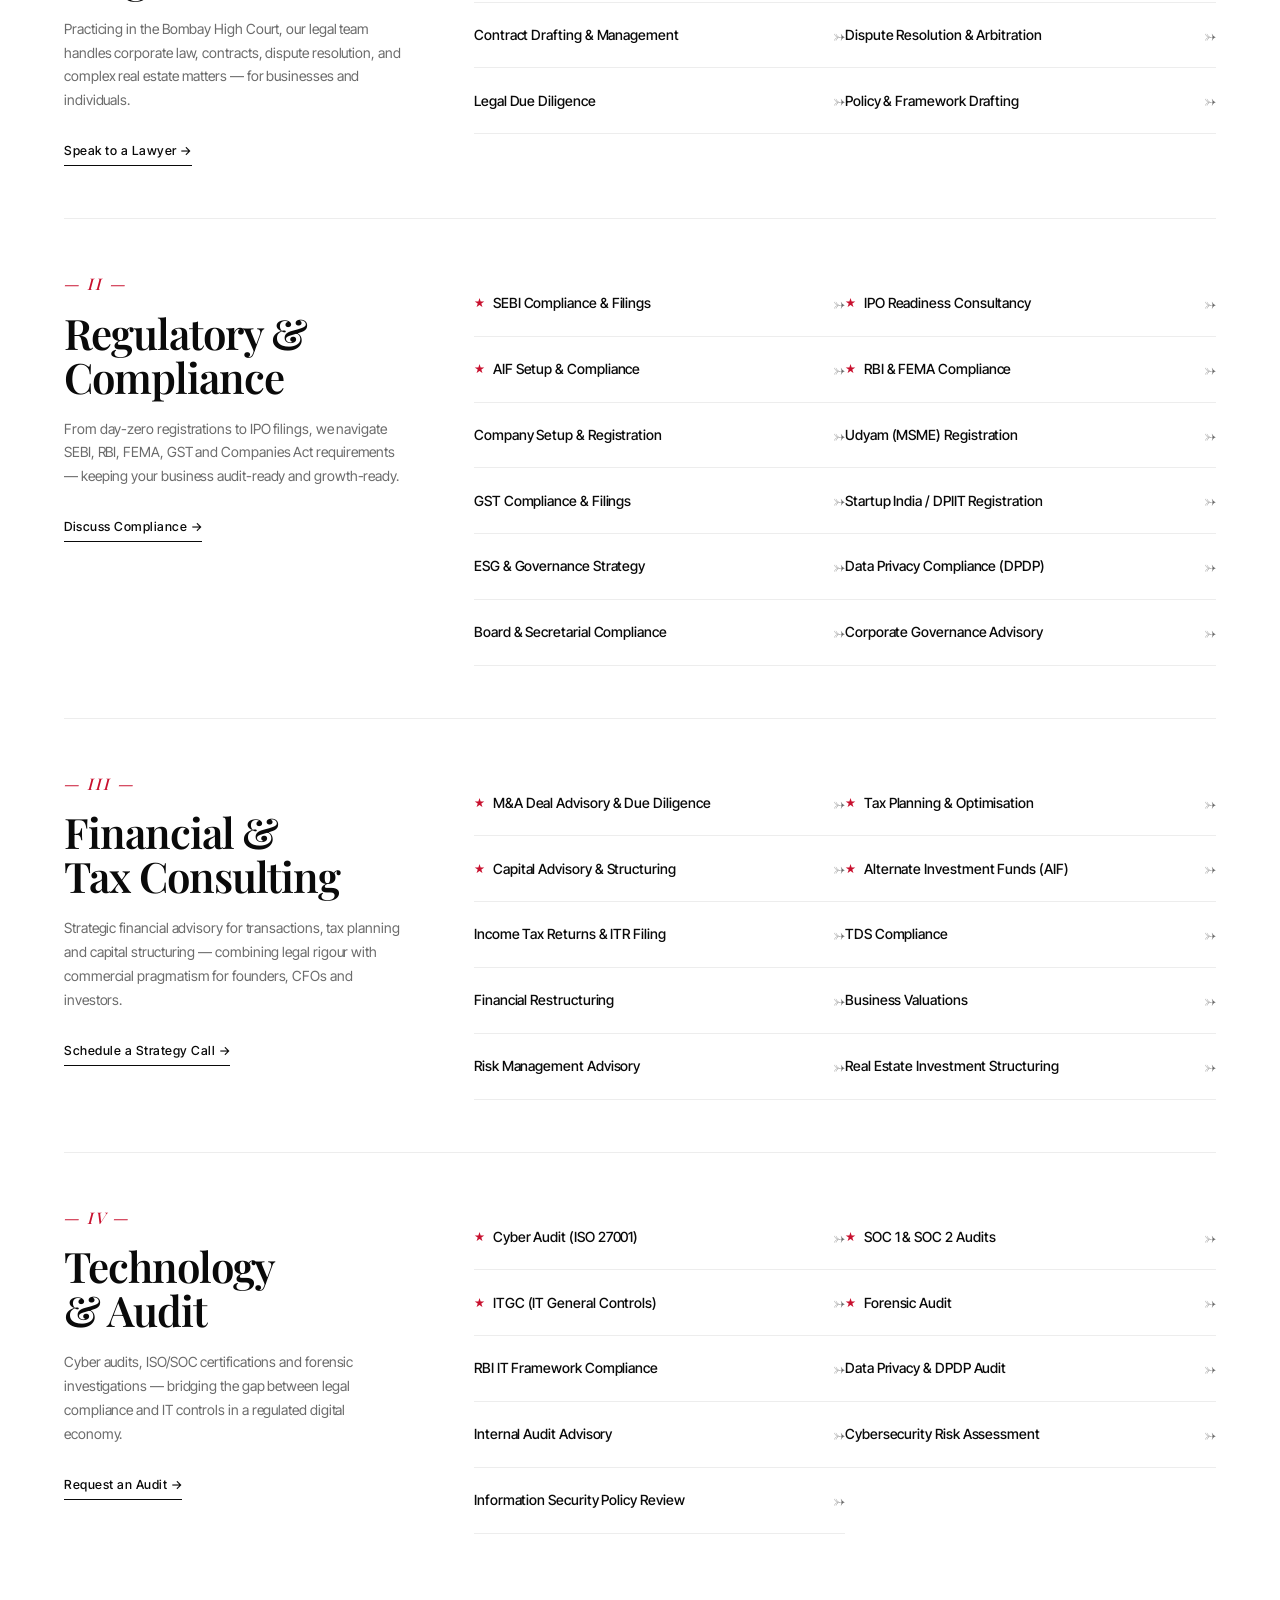
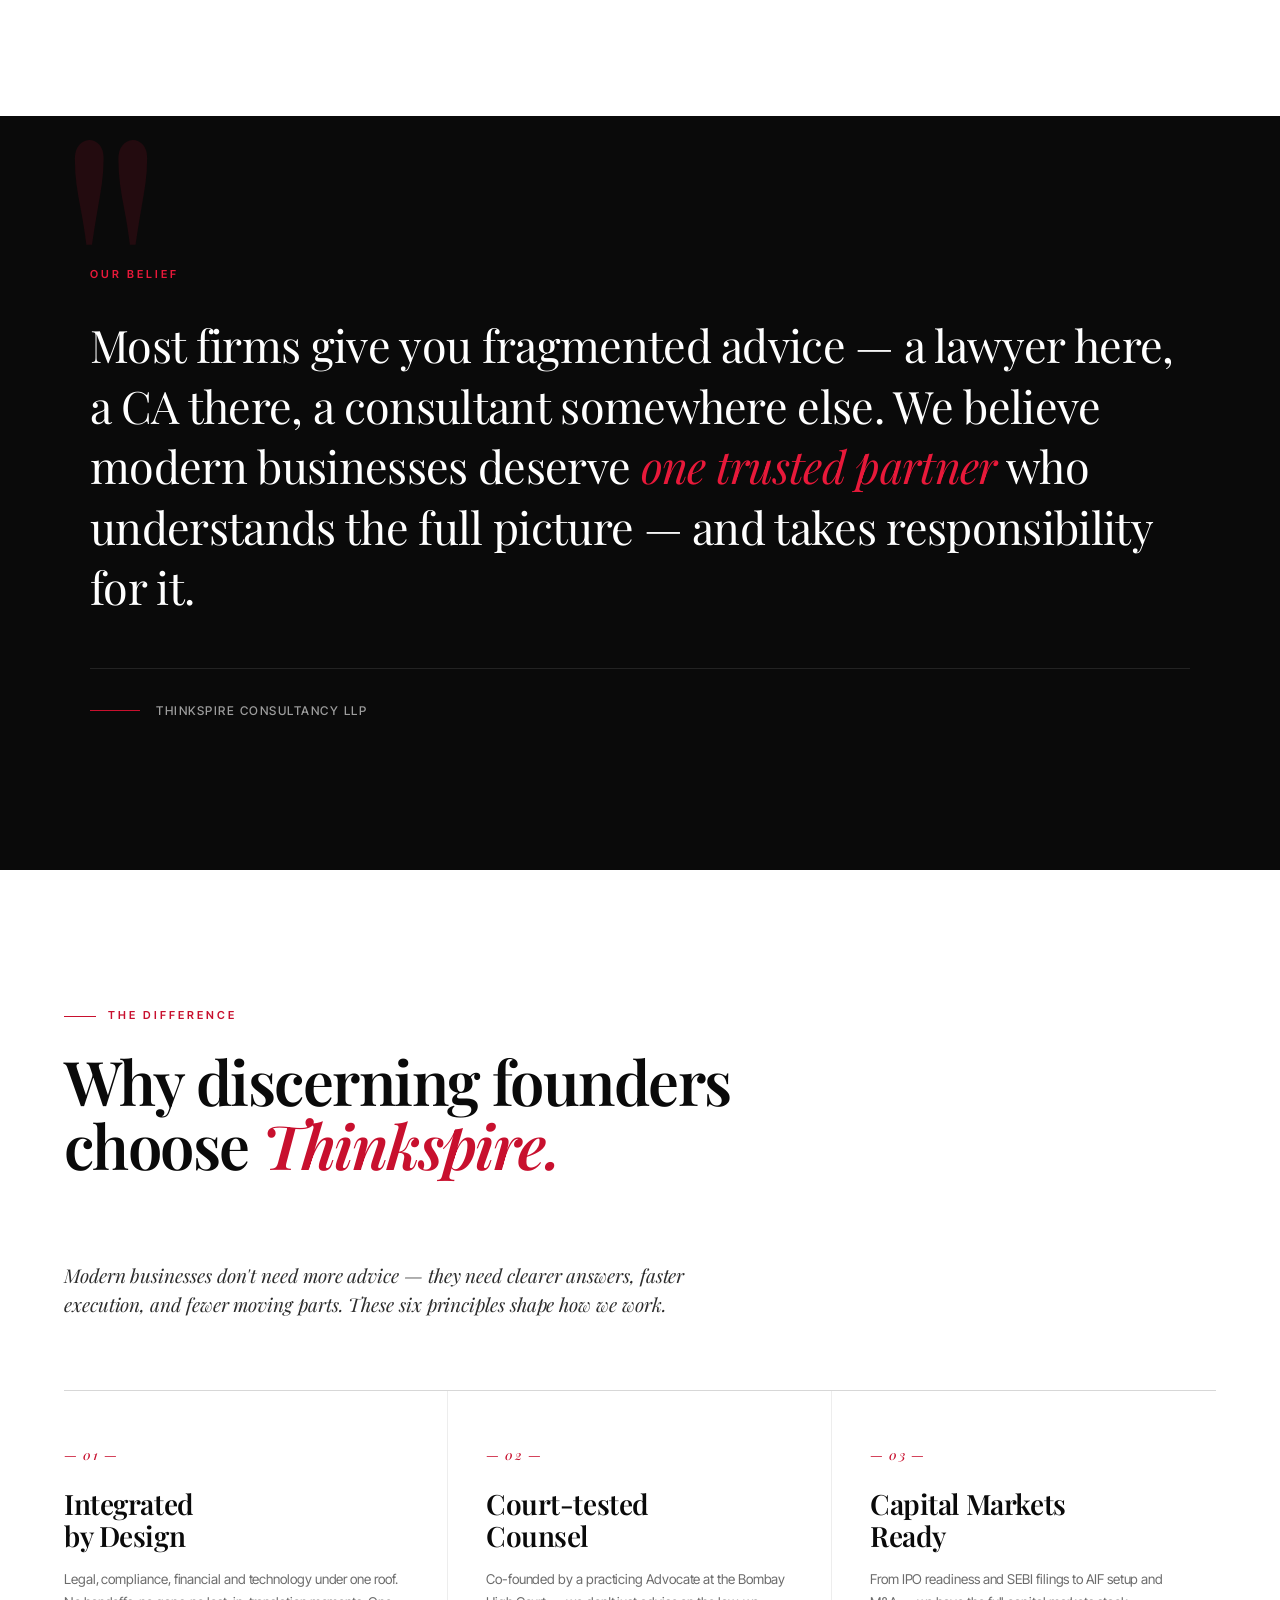
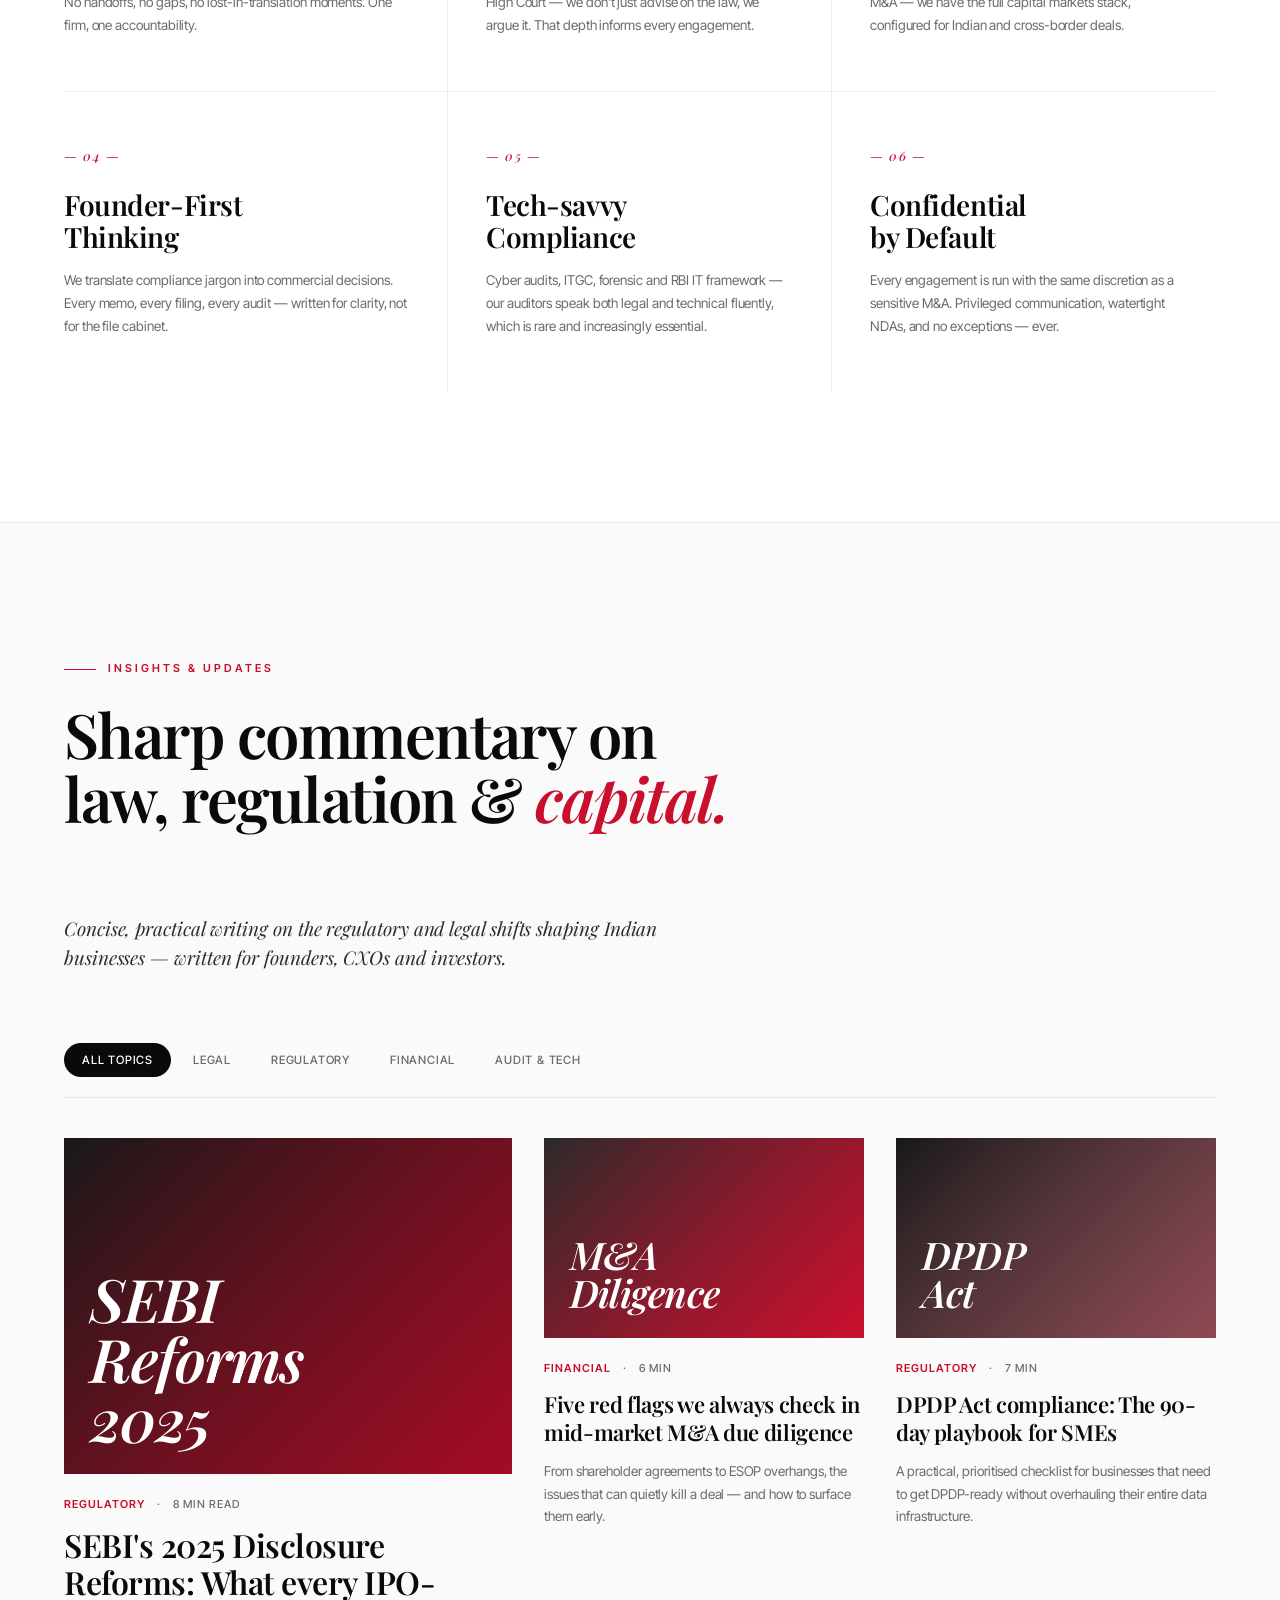
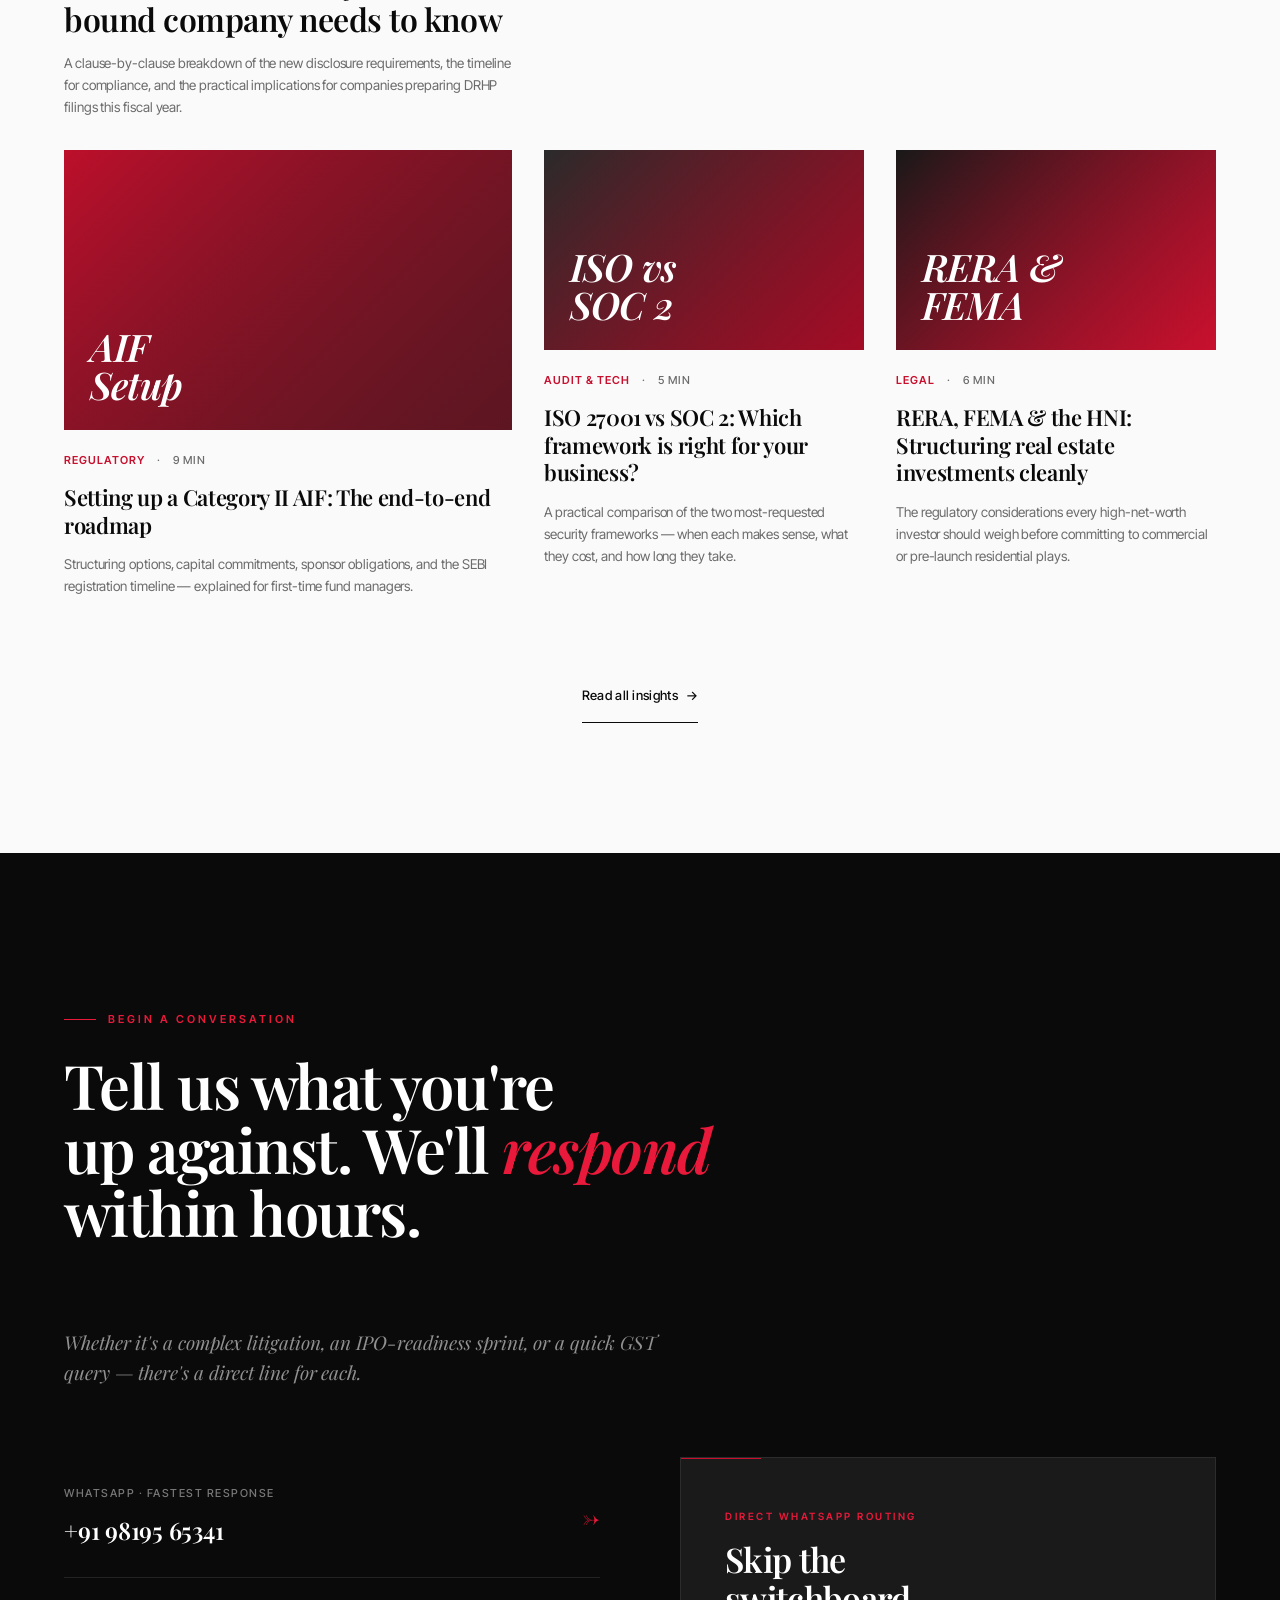
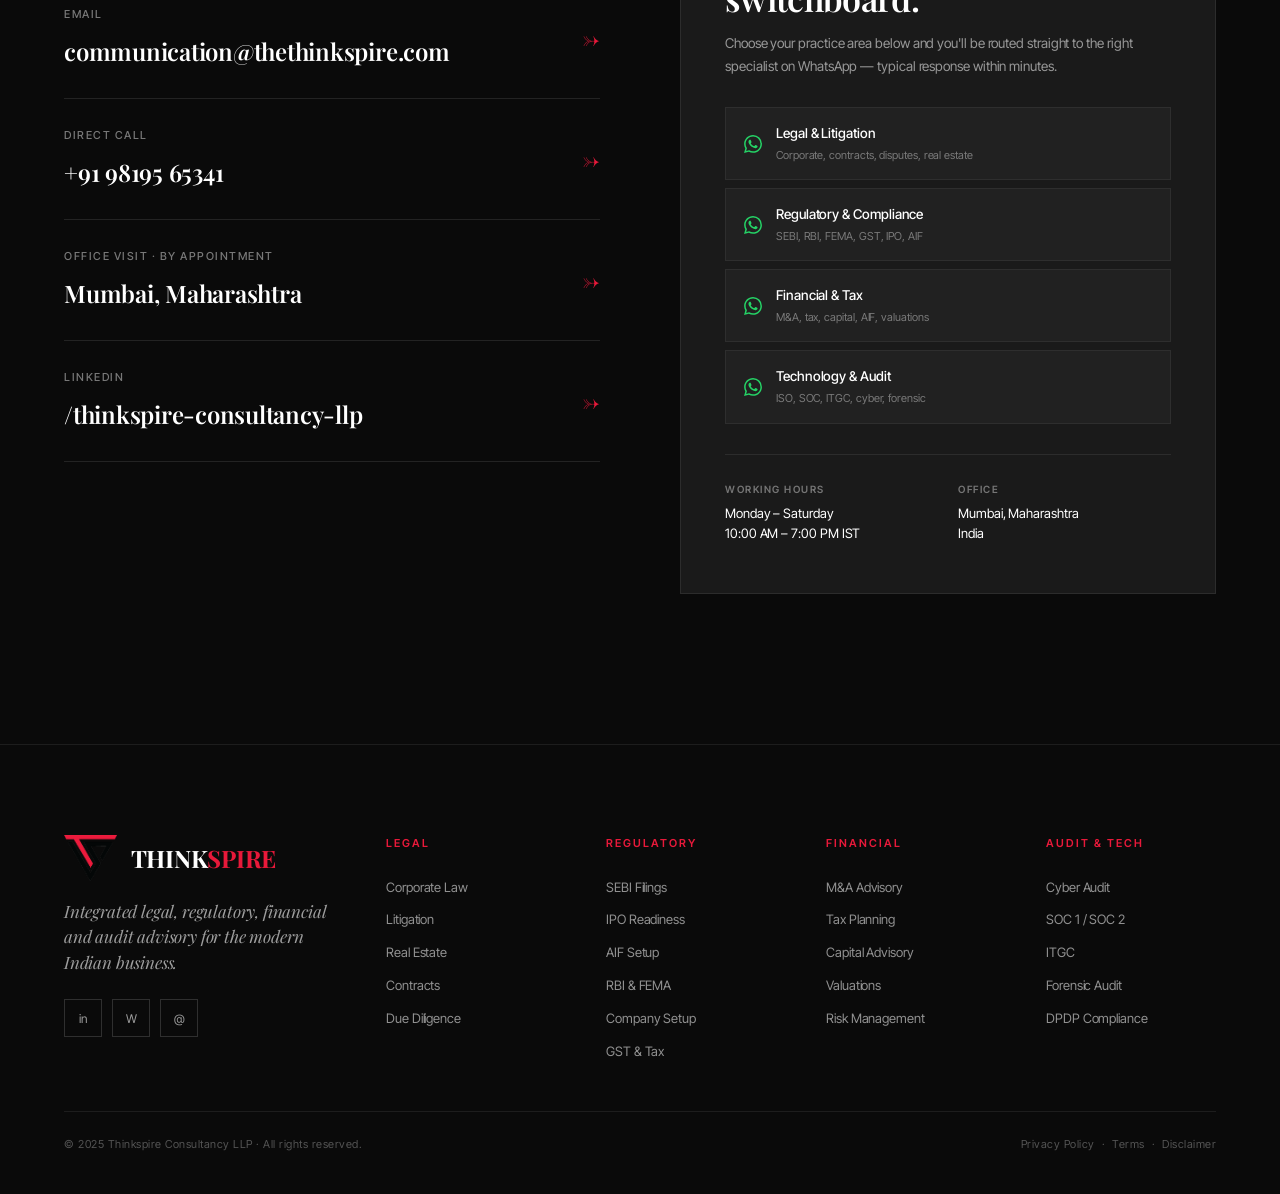
==== commit d020a370: "Launch new website design with full practice area coverage - Four-vertical services layout (Legal, R" ====
--- a/index.html
+++ b/index.html
@@ -4,24 +4,11 @@
   <meta charset="UTF-8" />
   <meta name="viewport" content="width=device-width, initial-scale=1.0" />
   <title>Thinkspire Consultancy LLP — Legal, Regulatory, Financial & Audit Advisory</title>
-  <meta name="description" content="Integrated legal, compliance, financial and audit advisory for founders, CXOs, HNIs and enterprises. Co-founded by Adv. Shailendra Singh, Bombay High Court." />
+  <meta name="description" content="Integrated legal, compliance, financial and audit advisory for founders, CXOs, HNIs and enterprises." />
   <link rel="preconnect" href="https://fonts.googleapis.com" />
   <link rel="preconnect" href="https://fonts.gstatic.com" crossorigin />
-  <link href="https://fonts.googleapis.com/css2?family=Cormorant+Garamond:ital,wght@0,400;0,500;0,600;0,700;1,400;1,500;1,600&family=Inter:wght@300;400;500;600&display=swap" rel="stylesheet" />
+  <link href="https://fonts.googleapis.com/css2?family=Playfair+Display:ital,wght@0,400;0,500;0,600;0,700;0,800;1,400;1,500;1,600;1,700&family=Inter+Tight:wght@300;400;500;600&display=swap" rel="stylesheet" />
   <link rel="icon" type="image/png" href="ThinkSpire_New_Logo.png" />
-  <link rel="apple-touch-icon" href="ThinkSpire_New_Logo.png" />
-  <meta name="theme-color" content="#0A0A0A" />
-  <link rel="canonical" href="https://www.thethinkspire.com/" />
-  <!-- Open Graph / Social sharing -->
-  <meta property="og:type" content="website" />
-  <meta property="og:url" content="https://www.thethinkspire.com/" />
-  <meta property="og:title" content="Thinkspire Consultancy LLP — Legal, Regulatory, Financial & Audit Advisory" />
-  <meta property="og:description" content="Integrated legal, compliance, financial and audit advisory for founders, CXOs, HNIs and enterprises. Co-founded by Adv. Shailendra Singh, Bombay High Court." />
-  <meta property="og:image" content="https://www.thethinkspire.com/ThinkSpire_New_Logo.png" />
-  <meta name="twitter:card" content="summary_large_image" />
-  <meta name="twitter:title" content="Thinkspire Consultancy LLP" />
-  <meta name="twitter:description" content="Integrated legal, compliance, financial and audit advisory for founders, CXOs, HNIs and enterprises." />
-  <meta name="twitter:image" content="https://www.thethinkspire.com/ThinkSpire_New_Logo.png" />
   <style>
     *, *::before, *::after { margin: 0; padding: 0; box-sizing: border-box; }
 
@@ -33,100 +20,101 @@
       --ink: #0A0A0A;
       --ink-soft: #1A1A1A;
       --char: #2D2D2D;
-      --paper: #FAF7F2;
-      --paper-warm: #F4EFE6;
-      --line: rgba(10,10,10,0.08);
-      --line-strong: rgba(10,10,10,0.18);
+      --white: #FFFFFF;
+      --off-white: #FAFAFA;
+      --bg-section: #F7F7F7;
+      --bg-warm: #F2F0EB;
+      --line: rgba(10,10,10,0.07);
+      --line-strong: rgba(10,10,10,0.16);
       --muted: #6B6B6B;
-      --muted-soft: #999;
-      --white: #FFFFFF;
+      --muted-soft: #A0A0A0;
       --green-wa: #25D366;
 
-      --serif: 'Cormorant Garamond', 'Times New Roman', serif;
-      --sans: 'Inter', -apple-system, sans-serif;
+      --serif: 'Playfair Display', 'Times New Roman', serif;
+      --sans: 'Inter Tight', -apple-system, BlinkMacSystemFont, sans-serif;
     }
 
     html { scroll-behavior: smooth; }
 
     body {
       font-family: var(--sans);
-      background: var(--paper);
+      background: var(--white);
       color: var(--ink);
       font-size: 15px;
       line-height: 1.6;
       overflow-x: hidden;
       font-weight: 400;
       -webkit-font-smoothing: antialiased;
-    }
-
-    /* Subtle paper grain */
-    body::before {
-      content: '';
-      position: fixed; inset: 0;
-      background-image: url("data:image/svg+xml,%3Csvg viewBox='0 0 200 200' xmlns='http://www.w3.org/2000/svg'%3E%3Cfilter id='n'%3E%3CfeTurbulence type='fractalNoise' baseFrequency='0.85' numOctaves='3'/%3E%3C/filter%3E%3Crect width='100%25' height='100%25' filter='url(%23n)' opacity='0.04'/%3E%3C/svg%3E");
-      pointer-events: none;
-      z-index: 1;
-      mix-blend-mode: multiply;
+      letter-spacing: -0.005em;
     }
 
     a { color: inherit; text-decoration: none; }
     img { display: block; max-width: 100%; }
     button { font-family: inherit; cursor: pointer; border: none; background: none; }
 
-    /* ── NAV ── */
+    /* ─────────────────────────────────────────────
+       NAVIGATION — white background, integrated logo
+    ──────────────────────────────────────────────── */
     nav {
       position: sticky;
       top: 0;
       z-index: 1000;
-      background: rgba(250,247,242,0.92);
-      backdrop-filter: blur(16px);
-      -webkit-backdrop-filter: blur(16px);
+      background: rgba(255,255,255,0.94);
+      backdrop-filter: blur(20px);
+      -webkit-backdrop-filter: blur(20px);
       border-bottom: 1px solid var(--line);
       padding: 0 5%;
-      height: 76px;
+      height: 92px;
       display: flex;
       align-items: center;
       justify-content: space-between;
-      transition: box-shadow 0.3s;
+      transition: box-shadow 0.3s, height 0.3s;
     }
     nav.scrolled {
-      box-shadow: 0 4px 20px rgba(0,0,0,0.04);
+      box-shadow: 0 1px 24px rgba(0,0,0,0.04);
+      height: 78px;
     }
 
     .nav-logo {
       display: flex;
       align-items: center;
-      gap: 14px;
-    }
-    .nav-logo img { height: 44px; width: auto; }
+      gap: 16px;
+    }
+    .nav-logo img {
+      height: 52px;
+      width: auto;
+      transition: height 0.3s;
+    }
+    nav.scrolled .nav-logo img { height: 44px; }
     .nav-logo-text {
       font-family: var(--serif);
-      font-size: 21px;
+      font-size: 26px;
       font-weight: 700;
       color: var(--ink);
-      letter-spacing: 2.5px;
+      letter-spacing: -0.01em;
       line-height: 1;
     }
     .nav-logo-text span { color: var(--red); }
     .nav-logo-sub {
-      font-size: 9px;
+      font-family: var(--sans);
+      font-size: 9.5px;
       color: var(--muted);
-      letter-spacing: 2px;
+      letter-spacing: 2.5px;
       text-transform: uppercase;
-      margin-top: 3px;
+      margin-top: 6px;
       font-weight: 500;
     }
 
     .nav-links {
       display: flex;
       align-items: center;
-      gap: 36px;
+      gap: 38px;
       list-style: none;
     }
     .nav-links a {
-      font-size: 12.5px;
+      font-size: 13px;
       color: var(--char);
-      letter-spacing: 0.5px;
+      letter-spacing: 0.2px;
       font-weight: 500;
       position: relative;
       transition: color 0.2s;
@@ -135,8 +123,8 @@
     .nav-links a::after {
       content: '';
       position: absolute;
-      bottom: -6px; left: 0;
-      width: 100%; height: 1px;
+      bottom: -7px; left: 0;
+      width: 100%; height: 1.5px;
       background: var(--red);
       transform: scaleX(0);
       transform-origin: left;
@@ -150,11 +138,11 @@
       gap: 8px;
       background: var(--ink);
       color: var(--white);
-      padding: 11px 22px;
+      padding: 12px 22px;
       border-radius: 2px;
-      font-size: 12px;
+      font-size: 12.5px;
       font-weight: 500;
-      letter-spacing: 0.5px;
+      letter-spacing: 0.3px;
       transition: background 0.2s, transform 0.2s;
     }
     .nav-cta:hover { background: var(--red); transform: translateY(-1px); }
@@ -177,12 +165,13 @@
       display: none;
       flex-direction: column;
       position: fixed;
-      top: 76px; left: 0; right: 0;
-      background: var(--paper);
+      top: 92px; left: 0; right: 0;
+      background: var(--white);
       border-bottom: 1px solid var(--line);
       z-index: 999;
       padding: 28px 5% 36px;
       gap: 22px;
+      box-shadow: 0 10px 30px rgba(0,0,0,0.06);
     }
     .mobile-menu.open { display: flex; }
     .mobile-menu a {
@@ -197,63 +186,53 @@
       color: var(--white);
       padding: 14px 20px;
       text-align: center;
-      border: none;
       margin-top: 8px;
     }
 
     /* ─────────────────────────────────────────────
-       HERO — Editorial split layout
-       Left: Headline + lead + CTAs
-       Right: Live "deck" of the 4 practice areas
+       HERO
     ──────────────────────────────────────────────── */
     #hero {
       position: relative;
-      padding: 70px 5% 90px;
-      background: var(--paper);
+      padding: 80px 5% 100px;
+      background: var(--white);
       overflow: hidden;
-      z-index: 2;
+    }
+    #hero::before {
+      content: '';
+      position: absolute;
+      top: 10%; right: -5%;
+      width: 380px; height: 380px;
+      background: var(--red);
+      border-radius: 50%;
+      opacity: 0.04;
+      filter: blur(60px);
+      pointer-events: none;
     }
 
     .hero-grid {
-      max-width: 1280px;
+      max-width: 1320px;
       margin: 0 auto;
       display: grid;
       grid-template-columns: 1.15fr 1fr;
       gap: 80px;
       align-items: center;
-    }
-
-    .hero-eyebrow {
-      display: inline-flex;
-      align-items: center;
-      gap: 12px;
-      font-size: 11px;
-      letter-spacing: 3px;
-      text-transform: uppercase;
-      color: var(--red);
+      position: relative;
+    }
+
+    .hero-h1 {
+      font-family: var(--serif);
+      font-size: clamp(46px, 6.2vw, 84px);
       font-weight: 600;
-      margin-bottom: 28px;
-    }
-    .hero-eyebrow::before {
-      content: '';
-      display: block;
-      width: 32px; height: 1px;
-      background: var(--red);
-    }
-
-    .hero-h1 {
-      font-family: var(--serif);
-      font-size: clamp(44px, 6vw, 78px);
-      font-weight: 500;
       line-height: 1.02;
-      letter-spacing: -0.02em;
+      letter-spacing: -0.025em;
       color: var(--ink);
-      margin-bottom: 28px;
+      margin-bottom: 32px;
     }
     .hero-h1 em {
       font-style: italic;
       color: var(--red);
-      font-weight: 500;
+      font-weight: 600;
     }
     .hero-h1 .underline {
       position: relative;
@@ -262,29 +241,29 @@
     .hero-h1 .underline::after {
       content: '';
       position: absolute;
-      bottom: 0.05em; left: 0; right: 0;
-      height: 0.18em;
-      background: rgba(200,16,46,0.18);
+      bottom: 0.06em; left: 0; right: 0;
+      height: 0.16em;
+      background: rgba(200,16,46,0.15);
       z-index: -1;
     }
 
     .hero-lead {
       font-family: var(--serif);
-      font-size: 19px;
+      font-size: 20px;
       font-weight: 400;
-      line-height: 1.6;
+      line-height: 1.55;
       color: var(--char);
-      max-width: 480px;
-      margin-bottom: 36px;
+      max-width: 500px;
+      margin-bottom: 40px;
       font-style: italic;
     }
 
     .hero-ctas {
       display: flex;
       align-items: center;
-      gap: 18px;
+      gap: 20px;
       flex-wrap: wrap;
-      margin-bottom: 56px;
+      margin-bottom: 60px;
     }
 
     .btn-primary {
@@ -293,10 +272,10 @@
       gap: 10px;
       background: var(--ink);
       color: var(--white);
-      padding: 16px 30px;
+      padding: 17px 32px;
       font-size: 13px;
       font-weight: 500;
-      letter-spacing: 0.6px;
+      letter-spacing: 0.4px;
       transition: background 0.2s, transform 0.2s;
       border-radius: 2px;
     }
@@ -310,9 +289,9 @@
       color: var(--ink);
       font-size: 13px;
       font-weight: 500;
-      letter-spacing: 0.4px;
-      padding: 16px 0;
-      border-bottom: 1px solid var(--ink);
+      letter-spacing: 0.3px;
+      padding: 17px 0;
+      border-bottom: 1.5px solid var(--ink);
       transition: color 0.2s, border-color 0.2s;
     }
     .btn-link:hover { color: var(--red); border-color: var(--red); }
@@ -322,7 +301,6 @@
     }
     .btn-link:hover .arrow { transform: translateX(4px); }
 
-    /* Audience pathways */
     .audience-paths {
       display: flex;
       gap: 8px;
@@ -330,7 +308,7 @@
     }
     .audience-paths-label {
       width: 100%;
-      font-size: 10px;
+      font-size: 10.5px;
       letter-spacing: 2px;
       text-transform: uppercase;
       color: var(--muted);
@@ -341,14 +319,14 @@
       display: inline-flex;
       align-items: center;
       gap: 8px;
-      font-size: 12px;
+      font-size: 12.5px;
       color: var(--char);
-      padding: 9px 16px;
+      padding: 10px 18px;
       border: 1px solid var(--line-strong);
-      border-radius: 30px;
+      border-radius: 40px;
       transition: all 0.2s;
       font-weight: 500;
-      background: var(--paper);
+      background: var(--white);
     }
     .audience-chip:hover {
       background: var(--ink);
@@ -361,21 +339,20 @@
     }
     .audience-chip:hover .arrow { transform: translateX(2px); }
 
-    /* RIGHT: Practice deck — 4 practice areas as "playing cards" */
+    /* Practice deck */
     .practice-deck {
       position: relative;
       display: grid;
       grid-template-columns: 1fr 1fr;
       gap: 14px;
-      align-self: stretch;
     }
 
     .practice-card {
       position: relative;
       background: var(--white);
       border: 1px solid var(--line);
-      padding: 28px 24px 26px;
-      min-height: 200px;
+      padding: 30px 26px;
+      min-height: 210px;
       display: flex;
       flex-direction: column;
       justify-content: space-between;
@@ -385,7 +362,7 @@
     }
     .practice-card:hover {
       transform: translateY(-6px);
-      box-shadow: 0 24px 50px rgba(0,0,0,0.07);
+      box-shadow: 0 28px 56px rgba(0,0,0,0.08);
       border-color: var(--red);
     }
     .practice-card::after {
@@ -398,17 +375,11 @@
     }
     .practice-card:hover::after { width: 100%; }
 
-    /* Tilt the cards slightly for editorial feel */
     .practice-card:nth-child(1) { transform: translateY(0) rotate(-0.5deg); }
     .practice-card:nth-child(2) { transform: translateY(20px) rotate(0.5deg); }
     .practice-card:nth-child(3) { transform: translateY(-10px) rotate(0.3deg); }
     .practice-card:nth-child(4) { transform: translateY(10px) rotate(-0.3deg); }
-    .practice-card:nth-child(1):hover,
-    .practice-card:nth-child(2):hover,
-    .practice-card:nth-child(3):hover,
-    .practice-card:nth-child(4):hover {
-      transform: translateY(-6px) rotate(0deg);
-    }
+    .practice-card:hover { transform: translateY(-6px) rotate(0deg) !important; }
 
     .pc-num {
       font-family: var(--serif);
@@ -417,7 +388,7 @@
       color: var(--red);
       font-weight: 500;
       letter-spacing: 1px;
-      margin-bottom: 12px;
+      margin-bottom: 14px;
     }
     .pc-title {
       font-family: var(--serif);
@@ -426,16 +397,17 @@
       color: var(--ink);
       line-height: 1.2;
       margin-bottom: 10px;
+      letter-spacing: -0.01em;
     }
     .pc-desc {
-      font-size: 12px;
+      font-size: 12.5px;
       color: var(--muted);
       line-height: 1.5;
       flex: 1;
     }
     .pc-arrow {
       margin-top: 18px;
-      font-size: 16px;
+      font-size: 18px;
       color: var(--ink);
       transition: transform 0.25s, color 0.25s;
     }
@@ -444,7 +416,6 @@
       color: var(--red);
     }
 
-    /* Decorative corner triangle inspired by the logo */
     .practice-card::before {
       content: '';
       position: absolute;
@@ -452,18 +423,16 @@
       width: 0; height: 0;
       border-style: solid;
       border-width: 0 28px 28px 0;
-      border-color: transparent var(--paper-warm) transparent transparent;
+      border-color: transparent var(--bg-section) transparent transparent;
       transition: border-color 0.3s;
     }
-    .practice-card:hover::before {
-      border-right-color: var(--red);
-    }
-
-    /* ── LIVE TICKER (Hero foot) ── */
+    .practice-card:hover::before { border-right-color: var(--red); }
+
+    /* Hero ticker */
     .hero-ticker {
-      max-width: 1280px;
+      max-width: 1320px;
       margin: 80px auto 0;
-      padding-top: 28px;
+      padding-top: 30px;
       border-top: 1px solid var(--line-strong);
       display: flex;
       align-items: center;
@@ -473,14 +442,14 @@
     }
     .ticker-stat .v {
       font-family: var(--serif);
-      font-size: 32px;
-      font-weight: 600;
+      font-size: 34px;
+      font-weight: 500;
       color: var(--ink);
-      letter-spacing: -0.02em;
+      letter-spacing: -0.03em;
       line-height: 1;
     }
     .ticker-stat .v sub {
-      font-size: 18px;
+      font-size: 20px;
       color: var(--red);
       vertical-align: baseline;
       bottom: 0;
@@ -490,20 +459,17 @@
       color: var(--muted);
       letter-spacing: 1.5px;
       text-transform: uppercase;
-      margin-top: 4px;
+      margin-top: 6px;
       font-weight: 500;
     }
 
-    /* ─────────────────────────────────────────────
-       MARQUEE STRIP
-    ──────────────────────────────────────────────── */
+    /* Marquee */
     .marquee {
       background: var(--ink);
       color: var(--white);
-      padding: 22px 0;
+      padding: 24px 0;
       overflow: hidden;
       position: relative;
-      z-index: 2;
       border-top: 1px solid var(--red-deep);
       border-bottom: 1px solid var(--red-deep);
     }
@@ -516,12 +482,13 @@
     }
     .marquee-item {
       font-family: var(--serif);
-      font-size: 22px;
+      font-size: 24px;
       font-style: italic;
       color: rgba(255,255,255,0.85);
       display: flex;
       align-items: center;
       gap: 60px;
+      font-weight: 400;
     }
     .marquee-item::after {
       content: '✦';
@@ -537,8 +504,8 @@
     /* ─────────────────────────────────────────────
        SECTION COMMON
     ──────────────────────────────────────────────── */
-    section { padding: 120px 5%; position: relative; z-index: 2; }
-    .container { max-width: 1280px; margin: 0 auto; }
+    section { padding: 130px 5%; position: relative; }
+    .container { max-width: 1320px; margin: 0 auto; }
 
     .section-eyebrow {
       display: inline-flex;
@@ -560,10 +527,10 @@
 
     .section-h2 {
       font-family: var(--serif);
-      font-size: clamp(36px, 4.5vw, 60px);
-      font-weight: 500;
-      line-height: 1.05;
-      letter-spacing: -0.02em;
+      font-size: clamp(38px, 4.8vw, 64px);
+      font-weight: 600;
+      line-height: 1.04;
+      letter-spacing: -0.025em;
       color: var(--ink);
       margin-bottom: 24px;
     }
@@ -571,10 +538,10 @@
 
     .section-lead {
       font-family: var(--serif);
-      font-size: 18px;
+      font-size: 19px;
       color: var(--char);
-      max-width: 620px;
-      line-height: 1.6;
+      max-width: 640px;
+      line-height: 1.55;
       font-style: italic;
     }
 
@@ -588,10 +555,10 @@
     }
 
     /* ─────────────────────────────────────────────
-       APPROACH (How We Work)
+       APPROACH
     ──────────────────────────────────────────────── */
     #approach {
-      background: var(--paper-warm);
+      background: var(--off-white);
       border-top: 1px solid var(--line);
       border-bottom: 1px solid var(--line);
     }
@@ -603,56 +570,54 @@
       margin-top: 40px;
     }
     .approach-step {
-      padding: 40px 30px 36px 0;
+      padding: 44px 32px 40px 0;
       border-right: 1px solid var(--line);
       position: relative;
     }
     .approach-step:last-child { border-right: none; padding-right: 0; }
-    .approach-step + .approach-step { padding-left: 30px; }
+    .approach-step + .approach-step { padding-left: 32px; }
 
     .as-num {
       font-family: var(--serif);
-      font-size: 80px;
+      font-size: 88px;
       font-weight: 400;
       font-style: italic;
       color: var(--red);
       line-height: 1;
-      margin-bottom: 24px;
-      letter-spacing: -0.04em;
-      opacity: 0.9;
+      margin-bottom: 28px;
+      letter-spacing: -0.05em;
+      opacity: 0.85;
     }
     .as-title {
       font-family: var(--serif);
-      font-size: 24px;
+      font-size: 26px;
       font-weight: 600;
       color: var(--ink);
-      margin-bottom: 12px;
+      margin-bottom: 14px;
       line-height: 1.2;
+      letter-spacing: -0.01em;
     }
     .as-desc {
-      font-size: 13px;
+      font-size: 13.5px;
       color: var(--muted);
       line-height: 1.65;
     }
 
     /* ─────────────────────────────────────────────
-       SERVICES — Editorial table layout
+       SERVICES
     ──────────────────────────────────────────────── */
-    #services {
-      background: var(--paper);
-    }
+    #services { background: var(--white); }
 
     .sector-tabs {
       display: flex;
       gap: 2px;
       flex-wrap: wrap;
-      margin-bottom: 0;
       border-bottom: 1px solid var(--line-strong);
     }
     .stab {
       font-family: var(--sans);
       font-size: 12px;
-      padding: 16px 22px;
+      padding: 18px 24px;
       color: var(--muted);
       letter-spacing: 1px;
       text-transform: uppercase;
@@ -667,28 +632,20 @@
       border-bottom-color: var(--red);
     }
 
-    .sectors-stack {
-      margin-top: 50px;
-    }
+    .sectors-stack { margin-top: 50px; }
 
     .sector-block {
       display: grid;
-      grid-template-columns: 320px 1fr;
-      gap: 60px;
-      padding: 48px 0;
+      grid-template-columns: 340px 1fr;
+      gap: 70px;
+      padding: 52px 0;
       border-bottom: 1px solid var(--line);
       align-items: start;
-      transition: opacity 0.3s;
-    }
-    .sector-block.hidden {
-      display: none;
-    }
+    }
+    .sector-block.hidden { display: none; }
     .sector-block:last-child { border-bottom: none; }
 
-    .sb-left {
-      position: sticky;
-      top: 100px;
-    }
+    .sb-left { position: sticky; top: 110px; }
 
     .sb-roman {
       font-family: var(--serif);
@@ -696,33 +653,33 @@
       font-style: italic;
       color: var(--red);
       letter-spacing: 2px;
-      margin-bottom: 12px;
+      margin-bottom: 14px;
       font-weight: 500;
     }
     .sb-name {
       font-family: var(--serif);
-      font-size: 38px;
-      font-weight: 500;
+      font-size: 42px;
+      font-weight: 600;
       color: var(--ink);
       line-height: 1.05;
-      letter-spacing: -0.02em;
-      margin-bottom: 16px;
+      letter-spacing: -0.025em;
+      margin-bottom: 18px;
     }
     .sb-desc {
-      font-size: 13.5px;
+      font-size: 14px;
       color: var(--muted);
       line-height: 1.7;
-      margin-bottom: 24px;
+      margin-bottom: 26px;
     }
     .sb-cta {
       display: inline-flex;
       align-items: center;
       gap: 8px;
-      font-size: 12px;
+      font-size: 12.5px;
       font-weight: 500;
       color: var(--ink);
       letter-spacing: 0.5px;
-      border-bottom: 1px solid var(--ink);
+      border-bottom: 1.5px solid var(--ink);
       padding-bottom: 4px;
       transition: color 0.2s, border-color 0.2s;
     }
@@ -738,7 +695,7 @@
       display: flex;
       align-items: center;
       justify-content: space-between;
-      padding: 16px 0;
+      padding: 18px 0;
       border-bottom: 1px solid var(--line);
       transition: padding 0.25s;
       cursor: pointer;
@@ -748,14 +705,12 @@
       padding-left: 14px;
       border-bottom-color: var(--red);
     }
-    .service-row .sn {
-      color: var(--ink);
-      font-weight: 500;
-    }
+    .service-row .sn { color: var(--ink); font-weight: 500; }
     .service-row .sa {
       font-family: var(--serif);
       color: var(--muted);
       transition: transform 0.25s, color 0.25s;
+      font-size: 18px;
     }
     .service-row:hover .sa {
       color: var(--red);
@@ -770,22 +725,22 @@
     }
 
     /* ─────────────────────────────────────────────
-       MANIFESTO — Pull quote style
+       MANIFESTO
     ──────────────────────────────────────────────── */
     #manifesto {
       background: var(--ink);
       color: var(--white);
-      padding: 140px 5%;
+      padding: 150px 5%;
       position: relative;
       overflow: hidden;
     }
     #manifesto::before {
       content: '"';
       position: absolute;
-      top: -40px; left: 4%;
-      font-family: var(--serif);
-      font-size: 380px;
-      color: rgba(200,16,46,0.12);
+      top: -50px; left: 4%;
+      font-family: var(--serif);
+      font-size: 400px;
+      color: rgba(200,16,46,0.13);
       line-height: 1;
       font-weight: 400;
     }
@@ -806,11 +761,11 @@
     }
     .manifesto-text {
       font-family: var(--serif);
-      font-size: clamp(28px, 3.5vw, 44px);
+      font-size: clamp(30px, 3.5vw, 46px);
       font-weight: 400;
       line-height: 1.35;
       color: var(--white);
-      letter-spacing: -0.01em;
+      letter-spacing: -0.015em;
     }
     .manifesto-text em {
       font-style: italic;
@@ -820,7 +775,7 @@
       display: flex;
       align-items: center;
       gap: 16px;
-      margin-top: 48px;
+      margin-top: 50px;
       padding-top: 32px;
       border-top: 1px solid rgba(255,255,255,0.1);
     }
@@ -834,11 +789,9 @@
     }
 
     /* ─────────────────────────────────────────────
-       VALUES (Why Us) — Asymmetric grid
+       VALUES
     ──────────────────────────────────────────────── */
-    #values {
-      background: var(--paper);
-    }
+    #values { background: var(--white); }
 
     .values-grid {
       display: grid;
@@ -847,18 +800,16 @@
       border-top: 1px solid var(--line-strong);
     }
     .value-card {
-      padding: 50px 36px 50px 0;
+      padding: 54px 38px 54px 0;
       border-right: 1px solid var(--line);
       border-bottom: 1px solid var(--line);
       transition: background 0.3s;
-      position: relative;
     }
     .value-card:nth-child(3n) { border-right: none; }
     .value-card:nth-last-child(-n+3) { border-bottom: none; }
-    .value-card + .value-card { padding-left: 36px; }
+    .value-card + .value-card { padding-left: 38px; }
     .value-card:nth-child(3n+1) { padding-left: 0; }
-
-    .value-card:hover { background: var(--paper-warm); }
+    .value-card:hover { background: var(--off-white); }
 
     .vc-num {
       font-family: var(--serif);
@@ -866,17 +817,17 @@
       font-style: italic;
       color: var(--red);
       letter-spacing: 1.5px;
-      margin-bottom: 20px;
+      margin-bottom: 22px;
       font-weight: 500;
     }
     .vc-title {
       font-family: var(--serif);
-      font-size: 26px;
+      font-size: 28px;
       font-weight: 600;
       color: var(--ink);
       line-height: 1.15;
-      margin-bottom: 14px;
-      letter-spacing: -0.01em;
+      margin-bottom: 16px;
+      letter-spacing: -0.015em;
     }
     .vc-desc {
       font-size: 13.5px;
@@ -885,18 +836,38 @@
     }
 
     /* ─────────────────────────────────────────────
-       INSIGHTS (Blog Preview)
+       INSIGHTS
     ──────────────────────────────────────────────── */
     #insights {
-      background: var(--paper-warm);
+      background: var(--off-white);
       border-top: 1px solid var(--line);
     }
+
+    .insights-filter {
+      display: flex;
+      gap: 4px;
+      flex-wrap: wrap;
+      margin-bottom: 40px;
+      padding-bottom: 20px;
+      border-bottom: 1px solid var(--line);
+    }
+    .ifilter {
+      font-size: 11.5px;
+      padding: 10px 18px;
+      color: var(--muted);
+      letter-spacing: 0.8px;
+      text-transform: uppercase;
+      font-weight: 500;
+      border-radius: 30px;
+      transition: all 0.2s;
+    }
+    .ifilter:hover { color: var(--ink); }
+    .ifilter.active { background: var(--ink); color: var(--white); }
 
     .insights-grid {
       display: grid;
       grid-template-columns: 1.4fr 1fr 1fr;
-      gap: 30px;
-      margin-top: 30px;
+      gap: 32px;
     }
 
     .article-card {
@@ -905,12 +876,11 @@
       cursor: pointer;
       transition: transform 0.3s;
     }
-    .article-card:hover { transform: translateY(-4px); }
-    .article-card.featured { grid-row: span 1; }
+    .article-card.hidden { display: none; }
+    .article-card:hover { transform: translateY(-6px); }
 
     .ac-image {
       aspect-ratio: 16 / 10;
-      background: var(--ink);
       margin-bottom: 22px;
       position: relative;
       overflow: hidden;
@@ -921,25 +891,26 @@
       content: '';
       position: absolute;
       inset: 0;
-      background: linear-gradient(135deg, transparent 0%, rgba(200,16,46,0.7) 100%);
-      opacity: 0.5;
+      background: linear-gradient(135deg, rgba(0,0,0,0.1) 0%, rgba(200,16,46,0.7) 100%);
+      opacity: 0.55;
       transition: opacity 0.3s;
     }
-    .article-card:hover .ac-image::after { opacity: 0.8; }
+    .article-card:hover .ac-image::after { opacity: 0.78; }
 
     .ac-image-text {
       position: absolute;
-      bottom: 24px; left: 24px;
+      bottom: 26px; left: 26px;
+      right: 26px;
       font-family: var(--serif);
       font-size: 38px;
-      font-weight: 500;
+      font-weight: 600;
       font-style: italic;
       color: var(--white);
       line-height: 1;
       z-index: 1;
       letter-spacing: -0.02em;
     }
-    .article-card.featured .ac-image-text { font-size: 56px; }
+    .article-card.featured .ac-image-text { font-size: 60px; }
 
     .ac-meta {
       display: flex;
@@ -952,22 +923,19 @@
       font-weight: 500;
       margin-bottom: 14px;
     }
-    .ac-cat {
-      color: var(--red);
-      font-weight: 600;
-    }
+    .ac-cat { color: var(--red); font-weight: 600; }
     .ac-title {
       font-family: var(--serif);
-      font-size: 20px;
+      font-size: 22px;
       font-weight: 600;
       color: var(--ink);
       line-height: 1.25;
-      margin-bottom: 12px;
-      letter-spacing: -0.01em;
+      margin-bottom: 14px;
+      letter-spacing: -0.015em;
       transition: color 0.25s;
     }
     .article-card.featured .ac-title {
-      font-size: 30px;
+      font-size: 32px;
       line-height: 1.15;
     }
     .article-card:hover .ac-title { color: var(--red); }
@@ -985,12 +953,292 @@
     }
 
     /* ─────────────────────────────────────────────
-       CONTACT — Editorial layout
+       ARTICLE VIEWER (slide-up modal)
+    ──────────────────────────────────────────────── */
+    .article-viewer {
+      position: fixed;
+      inset: 0;
+      z-index: 1200;
+      background: var(--white);
+      transform: translateY(100%);
+      transition: transform 0.55s cubic-bezier(0.2, 0.85, 0.25, 1);
+      overflow-y: auto;
+      visibility: hidden;
+    }
+    .article-viewer.open {
+      transform: translateY(0);
+      visibility: visible;
+    }
+    .av-header {
+      position: sticky;
+      top: 0;
+      background: rgba(255,255,255,0.94);
+      backdrop-filter: blur(20px);
+      border-bottom: 1px solid var(--line);
+      padding: 18px 5%;
+      display: flex;
+      align-items: center;
+      justify-content: space-between;
+      z-index: 10;
+    }
+    .av-brand {
+      display: flex;
+      align-items: center;
+      gap: 12px;
+    }
+    .av-brand img { height: 40px; }
+    .av-brand-text {
+      font-family: var(--serif);
+      font-size: 18px;
+      font-weight: 700;
+      letter-spacing: -0.01em;
+    }
+    .av-brand-text span { color: var(--red); }
+    .av-close {
+      width: 42px; height: 42px;
+      border: 1px solid var(--line-strong);
+      border-radius: 50%;
+      display: flex;
+      align-items: center;
+      justify-content: center;
+      cursor: pointer;
+      font-size: 18px;
+      transition: all 0.2s;
+    }
+    .av-close:hover {
+      background: var(--ink);
+      color: var(--white);
+      border-color: var(--ink);
+      transform: rotate(90deg);
+    }
+
+    .av-hero {
+      max-width: 880px;
+      margin: 0 auto;
+      padding: 70px 5% 40px;
+      text-align: center;
+    }
+    .av-cat {
+      display: inline-block;
+      font-size: 11px;
+      letter-spacing: 2.5px;
+      text-transform: uppercase;
+      color: var(--red);
+      font-weight: 600;
+      margin-bottom: 24px;
+      padding: 6px 14px;
+      border: 1px solid var(--red);
+      border-radius: 30px;
+    }
+    .av-title {
+      font-family: var(--serif);
+      font-size: clamp(34px, 5vw, 56px);
+      font-weight: 600;
+      line-height: 1.08;
+      letter-spacing: -0.025em;
+      color: var(--ink);
+      margin-bottom: 24px;
+    }
+    .av-meta {
+      display: flex;
+      align-items: center;
+      justify-content: center;
+      gap: 16px;
+      font-size: 12px;
+      color: var(--muted);
+      letter-spacing: 0.8px;
+      text-transform: uppercase;
+      font-weight: 500;
+    }
+    .av-meta-dot {
+      width: 4px; height: 4px;
+      background: var(--muted);
+      border-radius: 50%;
+    }
+
+    .av-banner {
+      max-width: 1080px;
+      margin: 40px auto 0;
+      aspect-ratio: 2.4 / 1;
+      position: relative;
+      overflow: hidden;
+    }
+    .av-banner::after {
+      content: '';
+      position: absolute;
+      inset: 0;
+      background: linear-gradient(135deg, rgba(0,0,0,0.15) 0%, rgba(200,16,46,0.55) 100%);
+    }
+    .av-banner-text {
+      position: absolute;
+      bottom: 40px; left: 40px;
+      right: 40px;
+      font-family: var(--serif);
+      font-style: italic;
+      font-size: clamp(36px, 5vw, 64px);
+      color: var(--white);
+      font-weight: 600;
+      line-height: 1.05;
+      letter-spacing: -0.02em;
+      z-index: 1;
+    }
+
+    .av-content {
+      max-width: 720px;
+      margin: 0 auto;
+      padding: 70px 5% 100px;
+      font-size: 17px;
+      line-height: 1.75;
+      color: var(--char);
+    }
+    .av-content p { margin-bottom: 24px; }
+    .av-content h2 {
+      font-family: var(--serif);
+      font-size: 32px;
+      font-weight: 600;
+      color: var(--ink);
+      line-height: 1.2;
+      margin-top: 50px;
+      margin-bottom: 18px;
+      letter-spacing: -0.02em;
+    }
+    .av-content h3 {
+      font-family: var(--serif);
+      font-size: 22px;
+      font-weight: 600;
+      color: var(--ink);
+      margin-top: 36px;
+      margin-bottom: 12px;
+      letter-spacing: -0.01em;
+    }
+    .av-content ul, .av-content ol {
+      margin-bottom: 24px;
+      padding-left: 24px;
+    }
+    .av-content li { margin-bottom: 10px; }
+    .av-content strong { color: var(--ink); font-weight: 600; }
+    .av-content em {
+      font-family: var(--serif);
+      font-style: italic;
+      color: var(--ink);
+      font-size: 1.05em;
+    }
+    .av-content blockquote {
+      border-left: 3px solid var(--red);
+      padding: 20px 28px;
+      margin: 36px 0;
+      background: var(--off-white);
+      font-family: var(--serif);
+      font-style: italic;
+      font-size: 21px;
+      color: var(--ink);
+      line-height: 1.5;
+      letter-spacing: -0.01em;
+    }
+    .av-content .key-takeaway {
+      background: var(--bg-warm);
+      border: 1px solid var(--line-strong);
+      padding: 28px 32px;
+      margin: 40px 0;
+      border-radius: 4px;
+    }
+    .av-content .key-takeaway-label {
+      font-size: 11px;
+      letter-spacing: 2px;
+      text-transform: uppercase;
+      color: var(--red);
+      font-weight: 600;
+      margin-bottom: 12px;
+    }
+    .av-content .key-takeaway p { margin-bottom: 0; }
+
+    .av-cta-block {
+      max-width: 720px;
+      margin: 0 auto;
+      padding: 50px 5%;
+      border-top: 1px solid var(--line);
+      border-bottom: 1px solid var(--line);
+      text-align: center;
+    }
+    .av-cta-eyebrow {
+      font-size: 11px;
+      letter-spacing: 2.5px;
+      text-transform: uppercase;
+      color: var(--red);
+      font-weight: 600;
+      margin-bottom: 12px;
+    }
+    .av-cta-h {
+      font-family: var(--serif);
+      font-size: 30px;
+      font-weight: 600;
+      color: var(--ink);
+      line-height: 1.2;
+      margin-bottom: 16px;
+      letter-spacing: -0.02em;
+    }
+    .av-cta-h em { font-style: italic; color: var(--red); }
+    .av-cta-text {
+      font-size: 14px;
+      color: var(--muted);
+      max-width: 520px;
+      margin: 0 auto 28px;
+      line-height: 1.6;
+    }
+    .av-cta-btns {
+      display: flex;
+      gap: 12px;
+      justify-content: center;
+      flex-wrap: wrap;
+    }
+    .av-cta-wa {
+      background: var(--green-wa);
+      color: var(--white);
+      padding: 14px 26px;
+      font-size: 13px;
+      font-weight: 500;
+      letter-spacing: 0.4px;
+      display: inline-flex;
+      align-items: center;
+      gap: 8px;
+    }
+    .av-cta-wa svg { width: 16px; height: 16px; fill: white; }
+
+    .av-related {
+      max-width: 1080px;
+      margin: 0 auto;
+      padding: 70px 5% 100px;
+    }
+    .av-related-label {
+      font-size: 11px;
+      letter-spacing: 2.5px;
+      text-transform: uppercase;
+      color: var(--red);
+      font-weight: 600;
+      margin-bottom: 24px;
+      display: flex;
+      align-items: center;
+      gap: 10px;
+    }
+    .av-related-label::before {
+      content: '';
+      display: block;
+      width: 24px; height: 1px;
+      background: var(--red);
+    }
+    .av-related-grid {
+      display: grid;
+      grid-template-columns: repeat(3, 1fr);
+      gap: 24px;
+    }
+
+    /* ─────────────────────────────────────────────
+       CONTACT
     ──────────────────────────────────────────────── */
     #contact {
       background: var(--ink);
       color: var(--white);
-      padding: 140px 5%;
+      padding: 150px 5%;
     }
     #contact .section-eyebrow { color: var(--red-light); }
     #contact .section-eyebrow::before { background: var(--red-light); }
@@ -1005,38 +1253,34 @@
       margin-top: 60px;
     }
 
-    .contact-channels {
-      display: flex;
-      flex-direction: column;
-      gap: 0;
-    }
-
+    .contact-channels { display: flex; flex-direction: column; }
     .channel {
       display: flex;
       align-items: center;
       justify-content: space-between;
-      padding: 26px 0;
+      padding: 28px 0;
       border-bottom: 1px solid rgba(255,255,255,0.1);
       transition: padding 0.25s;
     }
-    .channel:hover { padding-left: 12px; }
+    .channel:hover { padding-left: 14px; }
     .channel-info .label {
       font-size: 11px;
       color: rgba(255,255,255,0.45);
       letter-spacing: 1.5px;
       text-transform: uppercase;
-      margin-bottom: 6px;
+      margin-bottom: 8px;
       font-weight: 500;
     }
     .channel-info .value {
       font-family: var(--serif);
-      font-size: 22px;
+      font-size: 24px;
       color: var(--white);
-      font-weight: 500;
+      font-weight: 600;
+      letter-spacing: -0.01em;
     }
     .channel-arrow {
       font-family: var(--serif);
-      font-size: 24px;
+      font-size: 26px;
       color: var(--red-light);
       transition: transform 0.25s;
     }
@@ -1045,7 +1289,7 @@
     .contact-card {
       background: var(--ink-soft);
       border: 1px solid rgba(255,255,255,0.08);
-      padding: 48px 42px;
+      padding: 50px 44px;
       position: relative;
     }
     .contact-card::before {
@@ -1055,7 +1299,6 @@
       width: 80px; height: 1px;
       background: var(--red);
     }
-
     .cc-eyebrow {
       font-size: 10px;
       letter-spacing: 2.5px;
@@ -1066,25 +1309,25 @@
     }
     .cc-title {
       font-family: var(--serif);
-      font-size: 32px;
-      font-weight: 500;
+      font-size: 34px;
+      font-weight: 600;
       color: var(--white);
       line-height: 1.15;
-      margin-bottom: 12px;
-      letter-spacing: -0.01em;
+      margin-bottom: 14px;
+      letter-spacing: -0.02em;
     }
     .cc-desc {
-      font-size: 13px;
+      font-size: 13.5px;
       color: rgba(255,255,255,0.55);
       line-height: 1.65;
-      margin-bottom: 28px;
+      margin-bottom: 30px;
     }
 
     .wa-routes {
       display: flex;
       flex-direction: column;
       gap: 8px;
-      margin-bottom: 28px;
+      margin-bottom: 30px;
     }
     .wa-route {
       display: flex;
@@ -1092,7 +1335,7 @@
       gap: 14px;
       background: rgba(255,255,255,0.03);
       border: 1px solid rgba(255,255,255,0.06);
-      padding: 14px 18px;
+      padding: 15px 18px;
       transition: all 0.2s;
       color: var(--white);
     }
@@ -1100,24 +1343,12 @@
       background: rgba(37,211,102,0.08);
       border-color: rgba(37,211,102,0.3);
     }
-    .wa-route svg {
-      width: 18px; height: 18px;
-      fill: var(--green-wa);
-      flex-shrink: 0;
-    }
-    .wa-route .wn {
-      font-size: 13px;
-      font-weight: 500;
-      color: var(--white);
-    }
-    .wa-route .wd {
-      font-size: 11px;
-      color: rgba(255,255,255,0.4);
-      margin-top: 2px;
-    }
+    .wa-route svg { width: 18px; height: 18px; fill: var(--green-wa); flex-shrink: 0; }
+    .wa-route .wn { font-size: 13.5px; font-weight: 500; color: var(--white); }
+    .wa-route .wd { font-size: 11px; color: rgba(255,255,255,0.4); margin-top: 2px; }
 
     .office-info {
-      padding-top: 24px;
+      padding-top: 26px;
       border-top: 1px solid rgba(255,255,255,0.08);
       display: grid;
       grid-template-columns: 1fr 1fr;
@@ -1134,7 +1365,7 @@
     .oi-block .value {
       font-size: 13px;
       color: var(--white);
-      line-height: 1.5;
+      line-height: 1.55;
     }
 
     /* ─────────────────────────────────────────────
@@ -1143,13 +1374,11 @@
     footer {
       background: var(--ink);
       color: var(--white);
-      padding: 80px 5% 36px;
+      padding: 90px 5% 40px;
       border-top: 1px solid rgba(255,255,255,0.08);
-      position: relative;
-      z-index: 2;
     }
     .footer-grid {
-      max-width: 1280px;
+      max-width: 1320px;
       margin: 0 auto;
       display: grid;
       grid-template-columns: 1.6fr 1fr 1fr 1fr 1fr;
@@ -1157,50 +1386,28 @@
       padding-bottom: 50px;
       border-bottom: 1px solid rgba(255,255,255,0.08);
     }
-    .footer-brand {
-      display: flex;
-      flex-direction: column;
-      gap: 16px;
-    }
-    .fb-brand-card {
-      display: inline-flex;
-      align-items: center;
-      gap: 14px;
-      background: var(--paper);
-      border-radius: 8px;
-      padding: 12px 18px;
-      align-self: flex-start;
-    }
-    .fb-brand-card img { height: 46px; width: auto; }
-    .fb-brand-card-text { display: flex; flex-direction: column; gap: 2px; }
-    .fb-logo {
-      display: flex;
-      align-items: center;
-      gap: 12px;
-    }
-    .fb-logo img { height: 36px; }
+    .footer-brand { display: flex; flex-direction: column; gap: 18px; }
+    .fb-logo { display: flex; align-items: center; gap: 14px; }
+    .fb-logo img { height: 46px; }
     .fb-logo-text {
       font-family: var(--serif);
-      font-size: 22px;
+      font-size: 24px;
       font-weight: 700;
-      letter-spacing: 2px;
+      letter-spacing: -0.01em;
     }
     .fb-logo-text span { color: var(--red-light); }
     .fb-tagline {
       font-family: var(--serif);
-      font-size: 16px;
+      font-size: 17px;
       font-style: italic;
       color: rgba(255,255,255,0.6);
       line-height: 1.5;
-      max-width: 280px;
-    }
-    .fb-social {
-      display: flex;
-      gap: 10px;
-      margin-top: 8px;
-    }
+      max-width: 290px;
+      letter-spacing: -0.01em;
+    }
+    .fb-social { display: flex; gap: 10px; margin-top: 6px; }
     .fbs {
-      width: 36px; height: 36px;
+      width: 38px; height: 38px;
       border: 1px solid rgba(255,255,255,0.15);
       display: flex;
       align-items: center;
@@ -1217,13 +1424,9 @@
       text-transform: uppercase;
       color: var(--red-light);
       font-weight: 600;
-      margin-bottom: 22px;
-    }
-    .fcol-links {
-      display: flex;
-      flex-direction: column;
-      gap: 12px;
-    }
+      margin-bottom: 24px;
+    }
+    .fcol-links { display: flex; flex-direction: column; gap: 12px; }
     .fcol-links a {
       font-size: 13px;
       color: rgba(255,255,255,0.55);
@@ -1232,7 +1435,7 @@
     .fcol-links a:hover { color: var(--white); padding-left: 4px; }
 
     .footer-bottom {
-      max-width: 1280px;
+      max-width: 1320px;
       margin: 24px auto 0;
       display: flex;
       align-items: center;
@@ -1264,11 +1467,195 @@
       font-weight: 500;
       transition: transform 0.25s, box-shadow 0.25s;
     }
-    .wa-float:hover {
-      transform: translateY(-3px);
-      box-shadow: 0 18px 40px rgba(37,211,102,0.5);
-    }
+    .wa-float:hover { transform: translateY(-3px); box-shadow: 0 18px 40px rgba(37,211,102,0.5); }
     .wa-float svg { width: 22px; height: 22px; fill: white; }
+
+    /* ─────────────────────────────────────────────
+       SERVICE PANEL
+    ──────────────────────────────────────────────── */
+    .panel-overlay {
+      position: fixed;
+      inset: 0;
+      background: rgba(10,10,10,0.55);
+      backdrop-filter: blur(4px);
+      opacity: 0;
+      visibility: hidden;
+      transition: opacity 0.35s, visibility 0.35s;
+      z-index: 1100;
+    }
+    .panel-overlay.open { opacity: 1; visibility: visible; }
+
+    .service-panel {
+      position: fixed;
+      top: 0; right: 0;
+      width: min(560px, 100%);
+      height: 100vh;
+      background: var(--white);
+      box-shadow: -30px 0 80px rgba(0,0,0,0.18);
+      transform: translateX(100%);
+      transition: transform 0.45s cubic-bezier(0.2, 0.8, 0.2, 1);
+      z-index: 1101;
+      display: flex;
+      flex-direction: column;
+      overflow: hidden;
+    }
+    .service-panel.open { transform: translateX(0); }
+    .sp-header {
+      padding: 34px 46px 26px;
+      border-bottom: 1px solid var(--line);
+      display: flex;
+      align-items: flex-start;
+      justify-content: space-between;
+      gap: 24px;
+      flex-shrink: 0;
+    }
+    .sp-vertical {
+      font-family: var(--serif);
+      font-size: 12px;
+      font-style: italic;
+      color: var(--red);
+      letter-spacing: 2px;
+      margin-bottom: 10px;
+      text-transform: uppercase;
+      font-weight: 500;
+    }
+    .sp-title {
+      font-family: var(--serif);
+      font-size: 38px;
+      font-weight: 600;
+      color: var(--ink);
+      line-height: 1.1;
+      letter-spacing: -0.02em;
+    }
+    .sp-close {
+      width: 42px; height: 42px;
+      border: 1px solid var(--line-strong);
+      border-radius: 50%;
+      display: flex;
+      align-items: center;
+      justify-content: center;
+      cursor: pointer;
+      font-size: 18px;
+      color: var(--ink);
+      background: var(--white);
+      flex-shrink: 0;
+      transition: all 0.2s;
+    }
+    .sp-close:hover {
+      background: var(--ink); color: var(--white); border-color: var(--ink); transform: rotate(90deg);
+    }
+    .sp-body { flex: 1; overflow-y: auto; padding: 32px 46px 40px; }
+    .sp-body::-webkit-scrollbar { width: 6px; }
+    .sp-body::-webkit-scrollbar-thumb { background: var(--line-strong); border-radius: 3px; }
+    .sp-desc {
+      font-family: var(--serif);
+      font-size: 19px;
+      font-style: italic;
+      color: var(--char);
+      line-height: 1.55;
+      margin-bottom: 38px;
+      padding-bottom: 30px;
+      border-bottom: 1px solid var(--line);
+      letter-spacing: -0.01em;
+    }
+    .sp-section-label {
+      font-size: 10px;
+      letter-spacing: 2.5px;
+      text-transform: uppercase;
+      color: var(--red);
+      font-weight: 600;
+      margin-bottom: 22px;
+      display: flex;
+      align-items: center;
+      gap: 10px;
+    }
+    .sp-section-label::before {
+      content: '';
+      display: block;
+      width: 24px; height: 1px;
+      background: var(--red);
+    }
+    .sp-includes { list-style: none; margin-bottom: 38px; }
+    .sp-includes li {
+      display: flex;
+      align-items: flex-start;
+      gap: 14px;
+      padding: 13px 0;
+      border-bottom: 1px solid var(--line);
+      font-size: 14px;
+      color: var(--ink);
+      line-height: 1.5;
+    }
+    .sp-includes li::before {
+      content: '';
+      display: block;
+      width: 6px; height: 6px;
+      background: var(--red);
+      border-radius: 50%;
+      margin-top: 8px;
+      flex-shrink: 0;
+    }
+    .sp-includes li:last-child { border-bottom: none; }
+    .sp-ideal {
+      background: var(--bg-warm);
+      border-left: 3px solid var(--red);
+      padding: 24px 28px;
+      margin-bottom: 36px;
+    }
+    .sp-ideal-label {
+      font-size: 10px;
+      letter-spacing: 2px;
+      text-transform: uppercase;
+      color: var(--red);
+      font-weight: 600;
+      margin-bottom: 10px;
+    }
+    .sp-ideal-text {
+      font-family: var(--serif);
+      font-style: italic;
+      font-size: 17px;
+      color: var(--char);
+      line-height: 1.65;
+      letter-spacing: -0.01em;
+    }
+    .sp-footer {
+      padding: 30px 46px;
+      border-top: 1px solid var(--line);
+      background: var(--off-white);
+      display: flex;
+      gap: 12px;
+      flex-shrink: 0;
+    }
+    .sp-cta-primary {
+      flex: 1;
+      display: inline-flex;
+      align-items: center;
+      justify-content: center;
+      gap: 10px;
+      background: var(--green-wa);
+      color: var(--white);
+      padding: 16px 24px;
+      font-size: 13px;
+      font-weight: 500;
+      letter-spacing: 0.4px;
+      transition: opacity 0.2s, transform 0.2s;
+    }
+    .sp-cta-primary:hover { opacity: 0.92; transform: translateY(-2px); }
+    .sp-cta-primary svg { width: 18px; height: 18px; fill: white; }
+    .sp-cta-secondary {
+      display: inline-flex;
+      align-items: center;
+      justify-content: center;
+      gap: 8px;
+      background: var(--ink);
+      color: var(--white);
+      padding: 16px 24px;
+      font-size: 13px;
+      font-weight: 500;
+      letter-spacing: 0.4px;
+      transition: background 0.2s, transform 0.2s;
+    }
+    .sp-cta-secondary:hover { background: var(--red); transform: translateY(-2px); }
 
     /* ─────────────────────────────────────────────
        ANIMATIONS
@@ -1291,13 +1678,13 @@
       .hero-grid { grid-template-columns: 1fr; gap: 60px; }
       .practice-deck { max-width: 540px; }
       .approach-grid { grid-template-columns: repeat(2, 1fr); }
-      .approach-step { border-bottom: 1px solid var(--line); padding: 32px 24px 32px 0; }
+      .approach-step { border-bottom: 1px solid var(--line); padding: 34px 24px 34px 0; }
       .approach-step:nth-child(2n) { border-right: none; padding-right: 0; }
       .approach-step + .approach-step { padding-left: 24px; }
       .approach-step:nth-child(2n+1) { padding-left: 0; }
       .sector-block { grid-template-columns: 1fr; gap: 30px; }
       .sb-left { position: static; }
-      .sb-name { font-size: 30px; }
+      .sb-name { font-size: 32px; }
       .insights-grid { grid-template-columns: 1fr 1fr; }
       .article-card.featured { grid-column: span 2; }
       .contact-grid { grid-template-columns: 1fr; gap: 50px; }
@@ -1307,51 +1694,50 @@
       .value-card:nth-child(3n) { border-right: 1px solid var(--line); }
       .value-card:nth-child(2n) { border-right: none; padding-right: 0; }
       .value-card + .value-card { padding-left: 0; }
-      .value-card:nth-child(2n+1) { padding-right: 36px; }
-      .value-card:nth-child(2n) { padding-left: 36px; }
-    }
-
+      .value-card:nth-child(2n+1) { padding-right: 38px; }
+      .value-card:nth-child(2n) { padding-left: 38px; }
+      .av-related-grid { grid-template-columns: 1fr 1fr; }
+    }
     @media (max-width: 760px) {
       .nav-links, .nav-cta { display: none; }
       .hamburger { display: flex; }
-      .nav-logo-text { font-size: 18px; }
-      .nav-logo img { height: 34px; }
+      .nav-logo-text { font-size: 22px; }
+      .nav-logo img { height: 44px; }
       section { padding: 80px 5%; }
       #manifesto { padding: 100px 5%; }
       .hero-h1 { font-size: 42px; }
       .practice-deck { grid-template-columns: 1fr 1fr; gap: 10px; }
-      .practice-card { min-height: 160px; padding: 22px 18px; }
+      .practice-card { min-height: 170px; padding: 22px 18px; }
       .pc-title { font-size: 17px; }
-      .pc-desc { font-size: 11px; }
+      .pc-desc { font-size: 11.5px; }
       .approach-grid { grid-template-columns: 1fr; }
-      .approach-step { padding: 28px 0 !important; border-right: none; }
+      .approach-step { padding: 30px 0 !important; border-right: none; }
       .sb-services { grid-template-columns: 1fr; }
       .insights-grid { grid-template-columns: 1fr; }
       .article-card.featured { grid-column: span 1; }
       .footer-grid { grid-template-columns: 1fr; }
       .footer-brand { grid-column: span 1; }
       .values-grid { grid-template-columns: 1fr; }
-      .value-card {
-        border-right: none !important;
-        padding: 36px 0 !important;
-      }
+      .value-card { border-right: none !important; padding: 38px 0 !important; }
       .office-info { grid-template-columns: 1fr; }
-      .marquee-item { font-size: 16px; gap: 40px; }
+      .marquee-item { font-size: 18px; gap: 40px; }
       .marquee-track { gap: 40px; }
       .wa-float span.text { display: none; }
       .wa-float { padding: 16px; border-radius: 50%; }
-    }
-
+      .av-related-grid { grid-template-columns: 1fr; }
+      .sp-header, .sp-body, .sp-footer { padding-left: 24px; padding-right: 24px; }
+      .sp-title { font-size: 30px; }
+      .sp-footer { flex-direction: column; }
+    }
     @media (max-width: 420px) {
-      .hero-h1 { font-size: 36px; }
-      .section-h2 { font-size: 30px; }
-      .ticker-stat .v { font-size: 24px; }
+      .hero-h1 { font-size: 38px; }
+      .section-h2 { font-size: 32px; }
+      .ticker-stat .v { font-size: 26px; }
     }
   </style>
 </head>
 <body>
 
-  <!-- WhatsApp icon -->
   <svg style="display:none">
     <symbol id="wa" viewBox="0 0 24 24"><path d="M17.472 14.382c-.297-.149-1.758-.867-2.03-.967-.273-.099-.471-.148-.67.15-.197.297-.767.966-.94 1.164-.173.199-.347.223-.644.075-.297-.15-1.255-.463-2.39-1.475-.883-.788-1.48-1.761-1.653-2.059-.173-.297-.018-.458.13-.606.134-.133.298-.347.446-.52.149-.174.198-.298.298-.497.099-.198.05-.371-.025-.52-.075-.149-.669-1.612-.916-2.207-.242-.579-.487-.5-.669-.51-.173-.008-.371-.01-.57-.01-.198 0-.52.074-.792.372-.272.297-1.04 1.016-1.04 2.479 0 1.462 1.065 2.875 1.213 3.074.149.198 2.096 3.2 5.077 4.487.709.306 1.262.489 1.694.625.712.227 1.36.195 1.871.118.571-.085 1.758-.719 2.006-1.413.248-.694.248-1.289.173-1.413-.074-.124-.272-.198-.57-.347m-5.421 7.403h-.004a9.87 9.87 0 01-5.031-1.378l-.361-.214-3.741.982.998-3.648-.235-.374a9.86 9.86 0 01-1.51-5.26c.001-5.45 4.436-9.884 9.888-9.884 2.64 0 5.122 1.03 6.988 2.898a9.825 9.825 0 012.893 6.994c-.003 5.45-4.437 9.884-9.885 9.884m8.413-18.297A11.815 11.815 0 0012.05 0C5.495 0 .16 5.335.157 11.892c0 2.096.547 4.142 1.588 5.945L.057 24l6.305-1.654a11.882 11.882 0 005.683 1.448h.005c6.554 0 11.89-5.335 11.893-11.893a11.821 11.821 0 00-3.48-8.413z"/></symbol>
     <symbol id="arrow-right" viewBox="0 0 24 24"><path d="M5 12h14M13 6l6 6-6 6" fill="none" stroke="currentColor" stroke-width="2" stroke-linecap="round" stroke-linejoin="round"/></symbol>
@@ -1360,7 +1746,7 @@
   <!-- ── NAV ── -->
   <nav id="navbar">
     <a href="#" class="nav-logo">
-      <img src="ThinkSpire_New_Logo.png" alt="Thinkspire logo" />
+      <img src="ThinkSpire_New_Logo.png" alt="Thinkspire" />
       <div>
         <div class="nav-logo-text">THINK<span>SPIRE</span></div>
         <div class="nav-logo-sub">Consultancy LLP</div>
@@ -1383,13 +1769,12 @@
     <a href="#values" onclick="closeMobile()">Why Us</a>
     <a href="#insights" onclick="closeMobile()">Insights</a>
     <a href="#contact" onclick="closeMobile()">Contact</a>
-    <a href="https://wa.me/919819565341" class="mob-cta" target="_blank" rel="noopener noreferrer">WhatsApp Us Now</a>
+    <a href="https://wa.me/919819565341" class="mob-cta" target="_blank">WhatsApp Us Now</a>
   </div>
 
   <!-- ── HERO ── -->
   <section id="hero">
     <div class="hero-grid">
-      <!-- LEFT — Headline & CTAs -->
       <div class="hero-left">
         <h1 class="hero-h1 reveal d1">
           Legal, regulatory, financial &amp;<br>
@@ -1418,7 +1803,6 @@
         </div>
       </div>
 
-      <!-- RIGHT — 4-card practice deck -->
       <div class="practice-deck reveal d2">
         <a href="#services" class="practice-card" data-jump="legal">
           <div>
@@ -1455,24 +1839,11 @@
       </div>
     </div>
 
-    <!-- TICKER -->
     <div class="hero-ticker reveal">
-      <div class="ticker-stat">
-        <div class="v">200<sub>+</sub></div>
-        <div class="l">Clients served</div>
-      </div>
-      <div class="ticker-stat">
-        <div class="v">04</div>
-        <div class="l">Practice verticals</div>
-      </div>
-      <div class="ticker-stat">
-        <div class="v">01</div>
-        <div class="l">Integrated firm</div>
-      </div>
-      <div class="ticker-stat">
-        <div class="v">100<sub>%</sub></div>
-        <div class="l">Confidentiality</div>
-      </div>
+      <div class="ticker-stat"><div class="v">200<sub>+</sub></div><div class="l">Clients served</div></div>
+      <div class="ticker-stat"><div class="v">04</div><div class="l">Practice verticals</div></div>
+      <div class="ticker-stat"><div class="v">01</div><div class="l">Integrated firm</div></div>
+      <div class="ticker-stat"><div class="v">100<sub>%</sub></div><div class="l">Confidentiality</div></div>
     </div>
   </section>
 
@@ -1512,7 +1883,6 @@
           Whether it's an IPO, an M&amp;A deal, or a routine compliance audit — we follow the same disciplined method that turns complexity into a clear path forward.
         </p>
       </div>
-
       <div class="approach-grid">
         <div class="approach-step reveal">
           <div class="as-num">01</div>
@@ -1561,7 +1931,6 @@
 
       <div class="sectors-stack">
 
-        <!-- LEGAL -->
         <div class="sector-block" data-sector="legal" id="sec-legal">
           <div class="sb-left">
             <div class="sb-roman">— I —</div>
@@ -1570,18 +1939,17 @@
             <a href="#contact" class="sb-cta">Speak to a Lawyer →</a>
           </div>
           <div class="sb-services">
-            <div class="service-row featured"><span class="sn">Corporate Law &amp; Advisory</span><span class="sa">→</span></div>
-            <div class="service-row featured"><span class="sn">Civil &amp; Corporate Litigation</span><span class="sa">→</span></div>
-            <div class="service-row featured"><span class="sn">Real Estate Legal Advisory</span><span class="sa">→</span></div>
-            <div class="service-row featured"><span class="sn">HNI Real Estate Investment</span><span class="sa">→</span></div>
-            <div class="service-row"><span class="sn">Contract Drafting &amp; Management</span><span class="sa">→</span></div>
-            <div class="service-row"><span class="sn">Dispute Resolution &amp; Arbitration</span><span class="sa">→</span></div>
-            <div class="service-row"><span class="sn">Legal Due Diligence</span><span class="sa">→</span></div>
-            <div class="service-row"><span class="sn">Policy &amp; Framework Drafting</span><span class="sa">→</span></div>
+            <div class="service-row featured" data-service="corp-law"><span class="sn">Corporate Law &amp; Advisory</span><span class="sa">→</span></div>
+            <div class="service-row featured" data-service="litigation"><span class="sn">Civil &amp; Corporate Litigation</span><span class="sa">→</span></div>
+            <div class="service-row featured" data-service="re-legal"><span class="sn">Real Estate Legal Advisory</span><span class="sa">→</span></div>
+            <div class="service-row featured" data-service="hni-re"><span class="sn">HNI Real Estate Investment</span><span class="sa">→</span></div>
+            <div class="service-row" data-service="contracts"><span class="sn">Contract Drafting &amp; Management</span><span class="sa">→</span></div>
+            <div class="service-row" data-service="arbitration"><span class="sn">Dispute Resolution &amp; Arbitration</span><span class="sa">→</span></div>
+            <div class="service-row" data-service="dd-legal"><span class="sn">Legal Due Diligence</span><span class="sa">→</span></div>
+            <div class="service-row" data-service="policy"><span class="sn">Policy &amp; Framework Drafting</span><span class="sa">→</span></div>
           </div>
         </div>
 
-        <!-- REGULATORY -->
         <div class="sector-block" data-sector="regulatory" id="sec-regulatory">
           <div class="sb-left">
             <div class="sb-roman">— II —</div>
@@ -1590,22 +1958,21 @@
             <a href="#contact" class="sb-cta">Discuss Compliance →</a>
           </div>
           <div class="sb-services">
-            <div class="service-row featured"><span class="sn">SEBI Compliance &amp; Filings</span><span class="sa">→</span></div>
-            <div class="service-row featured"><span class="sn">IPO Readiness Consultancy</span><span class="sa">→</span></div>
-            <div class="service-row featured"><span class="sn">AIF Setup &amp; Compliance</span><span class="sa">→</span></div>
-            <div class="service-row featured"><span class="sn">RBI &amp; FEMA Compliance</span><span class="sa">→</span></div>
-            <div class="service-row"><span class="sn">Company Setup &amp; Registration</span><span class="sa">→</span></div>
-            <div class="service-row"><span class="sn">Udyam (MSME) Registration</span><span class="sa">→</span></div>
-            <div class="service-row"><span class="sn">GST Compliance &amp; Filings</span><span class="sa">→</span></div>
-            <div class="service-row"><span class="sn">Startup India / DPIIT Registration</span><span class="sa">→</span></div>
-            <div class="service-row"><span class="sn">ESG &amp; Governance Strategy</span><span class="sa">→</span></div>
-            <div class="service-row"><span class="sn">Data Privacy Compliance (DPDP)</span><span class="sa">→</span></div>
-            <div class="service-row"><span class="sn">Board &amp; Secretarial Compliance</span><span class="sa">→</span></div>
-            <div class="service-row"><span class="sn">Corporate Governance Advisory</span><span class="sa">→</span></div>
+            <div class="service-row featured" data-service="sebi"><span class="sn">SEBI Compliance &amp; Filings</span><span class="sa">→</span></div>
+            <div class="service-row featured" data-service="ipo"><span class="sn">IPO Readiness Consultancy</span><span class="sa">→</span></div>
+            <div class="service-row featured" data-service="aif"><span class="sn">AIF Setup &amp; Compliance</span><span class="sa">→</span></div>
+            <div class="service-row featured" data-service="rbi-fema"><span class="sn">RBI &amp; FEMA Compliance</span><span class="sa">→</span></div>
+            <div class="service-row" data-service="incorp"><span class="sn">Company Setup &amp; Registration</span><span class="sa">→</span></div>
+            <div class="service-row" data-service="udyam"><span class="sn">Udyam (MSME) Registration</span><span class="sa">→</span></div>
+            <div class="service-row" data-service="gst"><span class="sn">GST Compliance &amp; Filings</span><span class="sa">→</span></div>
+            <div class="service-row" data-service="dpiit"><span class="sn">Startup India / DPIIT Registration</span><span class="sa">→</span></div>
+            <div class="service-row" data-service="esg"><span class="sn">ESG &amp; Governance Strategy</span><span class="sa">→</span></div>
+            <div class="service-row" data-service="dpdp"><span class="sn">Data Privacy Compliance (DPDP)</span><span class="sa">→</span></div>
+            <div class="service-row" data-service="secretarial"><span class="sn">Board &amp; Secretarial Compliance</span><span class="sa">→</span></div>
+            <div class="service-row" data-service="governance"><span class="sn">Corporate Governance Advisory</span><span class="sa">→</span></div>
           </div>
         </div>
 
-        <!-- FINANCIAL -->
         <div class="sector-block" data-sector="financial" id="sec-financial">
           <div class="sb-left">
             <div class="sb-roman">— III —</div>
@@ -1614,20 +1981,19 @@
             <a href="#contact" class="sb-cta">Schedule a Strategy Call →</a>
           </div>
           <div class="sb-services">
-            <div class="service-row featured"><span class="sn">M&amp;A Deal Advisory &amp; Due Diligence</span><span class="sa">→</span></div>
-            <div class="service-row featured"><span class="sn">Tax Planning &amp; Optimisation</span><span class="sa">→</span></div>
-            <div class="service-row featured"><span class="sn">Capital Advisory &amp; Structuring</span><span class="sa">→</span></div>
-            <div class="service-row featured"><span class="sn">Alternate Investment Funds (AIF)</span><span class="sa">→</span></div>
-            <div class="service-row"><span class="sn">Income Tax Returns &amp; ITR Filing</span><span class="sa">→</span></div>
-            <div class="service-row"><span class="sn">TDS Compliance</span><span class="sa">→</span></div>
-            <div class="service-row"><span class="sn">Financial Restructuring</span><span class="sa">→</span></div>
-            <div class="service-row"><span class="sn">Business Valuations</span><span class="sa">→</span></div>
-            <div class="service-row"><span class="sn">Risk Management Advisory</span><span class="sa">→</span></div>
-            <div class="service-row"><span class="sn">Real Estate Investment Structuring</span><span class="sa">→</span></div>
+            <div class="service-row featured" data-service="ma"><span class="sn">M&amp;A Deal Advisory &amp; Due Diligence</span><span class="sa">→</span></div>
+            <div class="service-row featured" data-service="tax-plan"><span class="sn">Tax Planning &amp; Optimisation</span><span class="sa">→</span></div>
+            <div class="service-row featured" data-service="capital"><span class="sn">Capital Advisory &amp; Structuring</span><span class="sa">→</span></div>
+            <div class="service-row featured" data-service="aif-fin"><span class="sn">Alternate Investment Funds (AIF)</span><span class="sa">→</span></div>
+            <div class="service-row" data-service="itr"><span class="sn">Income Tax Returns &amp; ITR Filing</span><span class="sa">→</span></div>
+            <div class="service-row" data-service="tds"><span class="sn">TDS Compliance</span><span class="sa">→</span></div>
+            <div class="service-row" data-service="restructure"><span class="sn">Financial Restructuring</span><span class="sa">→</span></div>
+            <div class="service-row" data-service="valuation"><span class="sn">Business Valuations</span><span class="sa">→</span></div>
+            <div class="service-row" data-service="risk"><span class="sn">Risk Management Advisory</span><span class="sa">→</span></div>
+            <div class="service-row" data-service="re-structure"><span class="sn">Real Estate Investment Structuring</span><span class="sa">→</span></div>
           </div>
         </div>
 
-        <!-- TECH AUDIT -->
         <div class="sector-block" data-sector="tech" id="sec-tech">
           <div class="sb-left">
             <div class="sb-roman">— IV —</div>
@@ -1636,15 +2002,15 @@
             <a href="#contact" class="sb-cta">Request an Audit →</a>
           </div>
           <div class="sb-services">
-            <div class="service-row featured"><span class="sn">Cyber Audit (ISO 27001)</span><span class="sa">→</span></div>
-            <div class="service-row featured"><span class="sn">SOC 1 &amp; SOC 2 Audits</span><span class="sa">→</span></div>
-            <div class="service-row featured"><span class="sn">ITGC (IT General Controls)</span><span class="sa">→</span></div>
-            <div class="service-row featured"><span class="sn">Forensic Audit</span><span class="sa">→</span></div>
-            <div class="service-row"><span class="sn">RBI IT Framework Compliance</span><span class="sa">→</span></div>
-            <div class="service-row"><span class="sn">Data Privacy &amp; DPDP Audit</span><span class="sa">→</span></div>
-            <div class="service-row"><span class="sn">Internal Audit Advisory</span><span class="sa">→</span></div>
-            <div class="service-row"><span class="sn">Cybersecurity Risk Assessment</span><span class="sa">→</span></div>
-            <div class="service-row"><span class="sn">Information Security Policy Review</span><span class="sa">→</span></div>
+            <div class="service-row featured" data-service="iso27001"><span class="sn">Cyber Audit (ISO 27001)</span><span class="sa">→</span></div>
+            <div class="service-row featured" data-service="soc"><span class="sn">SOC 1 &amp; SOC 2 Audits</span><span class="sa">→</span></div>
+            <div class="service-row featured" data-service="itgc"><span class="sn">ITGC (IT General Controls)</span><span class="sa">→</span></div>
+            <div class="service-row featured" data-service="forensic"><span class="sn">Forensic Audit</span><span class="sa">→</span></div>
+            <div class="service-row" data-service="rbi-it"><span class="sn">RBI IT Framework Compliance</span><span class="sa">→</span></div>
+            <div class="service-row" data-service="dpdp-audit"><span class="sn">Data Privacy &amp; DPDP Audit</span><span class="sa">→</span></div>
+            <div class="service-row" data-service="internal"><span class="sn">Internal Audit Advisory</span><span class="sa">→</span></div>
+            <div class="service-row" data-service="cyber-risk"><span class="sn">Cybersecurity Risk Assessment</span><span class="sa">→</span></div>
+            <div class="service-row" data-service="infosec"><span class="sn">Information Security Policy Review</span><span class="sa">→</span></div>
           </div>
         </div>
 
@@ -1723,94 +2089,78 @@
           <h2 class="section-h2 reveal d1">Sharp commentary on<br>law, regulation &amp; <em>capital.</em></h2>
         </div>
         <p class="section-lead reveal d2">
-          Concise, practical writing on the regulatory and legal shifts shaping Indian businesses — written by our team for founders, CXOs and investors.
+          Concise, practical writing on the regulatory and legal shifts shaping Indian businesses — written for founders, CXOs and investors.
         </p>
       </div>
 
+      <div class="insights-filter reveal">
+        <button class="ifilter active" data-cat="all">All Topics</button>
+        <button class="ifilter" data-cat="legal">Legal</button>
+        <button class="ifilter" data-cat="regulatory">Regulatory</button>
+        <button class="ifilter" data-cat="financial">Financial</button>
+        <button class="ifilter" data-cat="audit">Audit &amp; Tech</button>
+      </div>
+
       <div class="insights-grid">
-        <article class="article-card featured reveal">
+        <article class="article-card featured reveal" data-article="sebi-reforms" data-cat="regulatory">
           <div class="ac-image" style="background: linear-gradient(135deg, #1a1a1a 0%, #8C0A20 100%);">
             <div class="ac-image-text">SEBI<br>Reforms<br><em>2025</em></div>
           </div>
           <div class="ac-meta">
-            <span class="ac-cat">Regulatory</span>
-            <span>·</span>
-            <span>8 min read</span>
-            <span>·</span>
-            <span>March 2025</span>
+            <span class="ac-cat">Regulatory</span><span>·</span><span>8 min read</span>
           </div>
           <h3 class="ac-title">SEBI's 2025 Disclosure Reforms: What every IPO-bound company needs to know</h3>
-          <p class="ac-excerpt">A clause-by-clause breakdown of the new disclosure requirements, the timeline for compliance, and the practical implications for companies preparing their DRHP filings this fiscal year.</p>
+          <p class="ac-excerpt">A clause-by-clause breakdown of the new disclosure requirements, the timeline for compliance, and the practical implications for companies preparing DRHP filings this fiscal year.</p>
         </article>
 
-        <article class="article-card reveal d1">
+        <article class="article-card reveal d1" data-article="ma-diligence" data-cat="financial">
           <div class="ac-image" style="background: linear-gradient(135deg, #2D2D2D 0%, #C8102E 100%);">
             <div class="ac-image-text">M&amp;A<br>Diligence</div>
           </div>
-          <div class="ac-meta">
-            <span class="ac-cat">M&amp;A</span>
-            <span>·</span>
-            <span>5 min</span>
-          </div>
+          <div class="ac-meta"><span class="ac-cat">Financial</span><span>·</span><span>6 min</span></div>
           <h3 class="ac-title">Five red flags we always check in mid-market M&amp;A due diligence</h3>
           <p class="ac-excerpt">From shareholder agreements to ESOP overhangs, the issues that can quietly kill a deal — and how to surface them early.</p>
         </article>
 
-        <article class="article-card reveal d2">
+        <article class="article-card reveal d2" data-article="dpdp-playbook" data-cat="regulatory">
           <div class="ac-image" style="background: linear-gradient(135deg, #1a1a1a 0%, #6B6B6B 100%);">
             <div class="ac-image-text">DPDP<br><em>Act</em></div>
           </div>
-          <div class="ac-meta">
-            <span class="ac-cat">Compliance</span>
-            <span>·</span>
-            <span>6 min</span>
-          </div>
+          <div class="ac-meta"><span class="ac-cat">Regulatory</span><span>·</span><span>7 min</span></div>
           <h3 class="ac-title">DPDP Act compliance: The 90-day playbook for SMEs</h3>
           <p class="ac-excerpt">A practical, prioritised checklist for businesses that need to get DPDP-ready without overhauling their entire data infrastructure.</p>
         </article>
 
-        <article class="article-card reveal">
+        <article class="article-card reveal" data-article="aif-setup" data-cat="regulatory">
           <div class="ac-image" style="background: linear-gradient(135deg, #C8102E 0%, #1a1a1a 100%);">
             <div class="ac-image-text">AIF<br>Setup</div>
           </div>
-          <div class="ac-meta">
-            <span class="ac-cat">Capital Markets</span>
-            <span>·</span>
-            <span>7 min</span>
-          </div>
+          <div class="ac-meta"><span class="ac-cat">Regulatory</span><span>·</span><span>9 min</span></div>
           <h3 class="ac-title">Setting up a Category II AIF: The end-to-end roadmap</h3>
           <p class="ac-excerpt">Structuring options, capital commitments, sponsor obligations, and the SEBI registration timeline — explained for first-time fund managers.</p>
         </article>
 
-        <article class="article-card reveal d1">
+        <article class="article-card reveal d1" data-article="iso-vs-soc" data-cat="audit">
           <div class="ac-image" style="background: linear-gradient(135deg, #2D2D2D 0%, #8C0A20 100%);">
-            <div class="ac-image-text">Cyber<br>Audit</div>
+            <div class="ac-image-text">ISO vs<br>SOC 2</div>
           </div>
-          <div class="ac-meta">
-            <span class="ac-cat">Audit</span>
-            <span>·</span>
-            <span>4 min</span>
-          </div>
+          <div class="ac-meta"><span class="ac-cat">Audit &amp; Tech</span><span>·</span><span>5 min</span></div>
           <h3 class="ac-title">ISO 27001 vs SOC 2: Which framework is right for your business?</h3>
           <p class="ac-excerpt">A practical comparison of the two most-requested security frameworks — when each makes sense, what they cost, and how long they take.</p>
         </article>
 
-        <article class="article-card reveal d2">
+        <article class="article-card reveal d2" data-article="hni-real-estate" data-cat="legal">
           <div class="ac-image" style="background: linear-gradient(135deg, #1a1a1a 0%, #C8102E 100%);">
-            <div class="ac-image-text">Real<br>Estate</div>
+            <div class="ac-image-text">RERA &amp;<br>FEMA</div>
           </div>
-          <div class="ac-meta">
-            <span class="ac-cat">Real Estate</span>
-            <span>·</span>
-            <span>5 min</span>
-          </div>
+          <div class="ac-meta"><span class="ac-cat">Legal</span><span>·</span><span>6 min</span></div>
           <h3 class="ac-title">RERA, FEMA &amp; the HNI: Structuring real estate investments cleanly</h3>
           <p class="ac-excerpt">The regulatory considerations every high-net-worth investor should weigh before committing to commercial or pre-launch residential plays.</p>
         </article>
       </div>
 
       <div class="insights-cta">
-        <a href="mailto:communication@thethinkspire.com?subject=Insights%20Subscription" class="btn-link">Subscribe for insights <span class="arrow">→</span></a>
+        <a href="#" class="btn-link">Read all insights <span class="arrow">→</span></a>
       </div>
     </div>
   </section>
@@ -1830,7 +2180,7 @@
 
       <div class="contact-grid">
         <div class="contact-channels reveal">
-          <a href="https://wa.me/919819565341" target="_blank" rel="noopener noreferrer" class="channel">
+          <a href="https://wa.me/919819565341" target="_blank" class="channel">
             <div class="channel-info">
               <div class="label">WhatsApp · Fastest Response</div>
               <div class="value">+91 98195 65341</div>
@@ -1851,14 +2201,14 @@
             </div>
             <div class="channel-arrow">→</div>
           </a>
-          <a href="mailto:communication@thethinkspire.com?subject=Office%20Visit%20Request" class="channel">
+          <a href="#" class="channel">
             <div class="channel-info">
               <div class="label">Office Visit · By appointment</div>
               <div class="value">Mumbai, Maharashtra</div>
             </div>
             <div class="channel-arrow">→</div>
           </a>
-          <a href="https://www.linkedin.com/company/thinkspire-consultancy-llp/?viewAsMember=true" target="_blank" rel="noopener noreferrer" class="channel">
+          <a href="https://www.linkedin.com/company/thinkspire-consultancy-llp/?viewAsMember=true" target="_blank" class="channel">
             <div class="channel-info">
               <div class="label">LinkedIn</div>
               <div class="value">/thinkspire-consultancy-llp</div>
@@ -1871,47 +2221,27 @@
           <div class="cc-eyebrow">Direct WhatsApp Routing</div>
           <h3 class="cc-title">Skip the<br>switchboard.</h3>
           <p class="cc-desc">Choose your practice area below and you'll be routed straight to the right specialist on WhatsApp — typical response within minutes.</p>
-
           <div class="wa-routes">
-            <a href="https://wa.me/919819565341?text=Hi%20Thinkspire%2C%20I%20need%20legal%20advisory" target="_blank" rel="noopener noreferrer" class="wa-route">
+            <a href="https://wa.me/919819565341?text=Hi%20Thinkspire%2C%20I%20need%20legal%20advisory" target="_blank" class="wa-route">
               <svg><use href="#wa"/></svg>
-              <div>
-                <div class="wn">Legal &amp; Litigation</div>
-                <div class="wd">Corporate, contracts, disputes, real estate</div>
-              </div>
+              <div><div class="wn">Legal &amp; Litigation</div><div class="wd">Corporate, contracts, disputes, real estate</div></div>
             </a>
-            <a href="https://wa.me/919819565341?text=Hi%20Thinkspire%2C%20I%20need%20regulatory%20help" target="_blank" rel="noopener noreferrer" class="wa-route">
+            <a href="https://wa.me/919819565341?text=Hi%20Thinkspire%2C%20I%20need%20regulatory%20help" target="_blank" class="wa-route">
               <svg><use href="#wa"/></svg>
-              <div>
-                <div class="wn">Regulatory &amp; Compliance</div>
-                <div class="wd">SEBI, RBI, FEMA, GST, IPO, AIF</div>
-              </div>
+              <div><div class="wn">Regulatory &amp; Compliance</div><div class="wd">SEBI, RBI, FEMA, GST, IPO, AIF</div></div>
             </a>
-            <a href="https://wa.me/919819565341?text=Hi%20Thinkspire%2C%20I%20need%20financial%20advisory" target="_blank" rel="noopener noreferrer" class="wa-route">
+            <a href="https://wa.me/919819565341?text=Hi%20Thinkspire%2C%20I%20need%20financial%20advisory" target="_blank" class="wa-route">
               <svg><use href="#wa"/></svg>
-              <div>
-                <div class="wn">Financial &amp; Tax</div>
-                <div class="wd">M&amp;A, tax, capital, AIF, valuations</div>
-              </div>
+              <div><div class="wn">Financial &amp; Tax</div><div class="wd">M&amp;A, tax, capital, AIF, valuations</div></div>
             </a>
-            <a href="https://wa.me/919819565341?text=Hi%20Thinkspire%2C%20I%20need%20an%20audit" target="_blank" rel="noopener noreferrer" class="wa-route">
+            <a href="https://wa.me/919819565341?text=Hi%20Thinkspire%2C%20I%20need%20an%20audit" target="_blank" class="wa-route">
               <svg><use href="#wa"/></svg>
-              <div>
-                <div class="wn">Technology &amp; Audit</div>
-                <div class="wd">ISO, SOC, ITGC, cyber, forensic</div>
-              </div>
+              <div><div class="wn">Technology &amp; Audit</div><div class="wd">ISO, SOC, ITGC, cyber, forensic</div></div>
             </a>
           </div>
-
           <div class="office-info">
-            <div class="oi-block">
-              <div class="label">Working Hours</div>
-              <div class="value">Monday – Saturday<br>10:00 AM – 7:00 PM IST</div>
-            </div>
-            <div class="oi-block">
-              <div class="label">Office</div>
-              <div class="value">Mumbai, Maharashtra<br>India</div>
-            </div>
+            <div class="oi-block"><div class="label">Working Hours</div><div class="value">Monday – Saturday<br>10:00 AM – 7:00 PM IST</div></div>
+            <div class="oi-block"><div class="label">Office</div><div class="value">Mumbai, Maharashtra<br>India</div></div>
           </div>
         </div>
       </div>
@@ -1922,80 +2252,120 @@
   <footer>
     <div class="footer-grid">
       <div class="footer-brand">
-        <div class="fb-brand-card">
-          <img src="ThinkSpire_New_Logo.png" alt="Thinkspire logo" />
-          <div class="fb-brand-card-text">
-            <div style="font-family:var(--serif);font-size:22px;font-weight:700;letter-spacing:2px;color:var(--ink);">THINK<span style="color:var(--red);">SPIRE</span></div>
-            <div style="font-size:9px;color:var(--muted);letter-spacing:2px;text-transform:uppercase;font-weight:500;">Consultancy LLP</div>
-          </div>
+        <div class="fb-logo">
+          <img src="ThinkSpire_New_Logo.png" alt="Thinkspire" />
+          <div class="fb-logo-text">THINK<span>SPIRE</span></div>
         </div>
         <p class="fb-tagline">Integrated legal, regulatory, financial and audit advisory for the modern Indian business.</p>
         <div class="fb-social">
-          <a href="https://www.linkedin.com/company/thinkspire-consultancy-llp/?viewAsMember=true" target="_blank" rel="noopener noreferrer" class="fbs" aria-label="LinkedIn">in</a>
-          <a href="https://wa.me/919819565341" target="_blank" rel="noopener noreferrer" class="fbs" aria-label="WhatsApp">W</a>
+          <a href="https://www.linkedin.com/company/thinkspire-consultancy-llp/?viewAsMember=true" target="_blank" class="fbs" aria-label="LinkedIn">in</a>
+          <a href="https://wa.me/919819565341" target="_blank" class="fbs" aria-label="WhatsApp">W</a>
           <a href="mailto:communication@thethinkspire.com" class="fbs" aria-label="Email">@</a>
         </div>
       </div>
-
       <div>
         <div class="fcol-title">Legal</div>
         <div class="fcol-links">
-          <a href="#sec-legal">Corporate Law</a>
-          <a href="#sec-legal">Litigation</a>
-          <a href="#sec-legal">Real Estate</a>
-          <a href="#sec-legal">Contracts</a>
-          <a href="#sec-legal">Due Diligence</a>
+          <a href="#sec-legal">Corporate Law</a><a href="#sec-legal">Litigation</a><a href="#sec-legal">Real Estate</a><a href="#sec-legal">Contracts</a><a href="#sec-legal">Due Diligence</a>
         </div>
       </div>
-
       <div>
         <div class="fcol-title">Regulatory</div>
         <div class="fcol-links">
-          <a href="#sec-regulatory">SEBI Filings</a>
-          <a href="#sec-regulatory">IPO Readiness</a>
-          <a href="#sec-regulatory">AIF Setup</a>
-          <a href="#sec-regulatory">RBI &amp; FEMA</a>
-          <a href="#sec-regulatory">Company Setup</a>
-          <a href="#sec-regulatory">GST &amp; Tax</a>
+          <a href="#sec-regulatory">SEBI Filings</a><a href="#sec-regulatory">IPO Readiness</a><a href="#sec-regulatory">AIF Setup</a><a href="#sec-regulatory">RBI &amp; FEMA</a><a href="#sec-regulatory">Company Setup</a><a href="#sec-regulatory">GST &amp; Tax</a>
         </div>
       </div>
-
       <div>
         <div class="fcol-title">Financial</div>
         <div class="fcol-links">
-          <a href="#sec-financial">M&amp;A Advisory</a>
-          <a href="#sec-financial">Tax Planning</a>
-          <a href="#sec-financial">Capital Advisory</a>
-          <a href="#sec-financial">Valuations</a>
-          <a href="#sec-financial">Risk Management</a>
+          <a href="#sec-financial">M&amp;A Advisory</a><a href="#sec-financial">Tax Planning</a><a href="#sec-financial">Capital Advisory</a><a href="#sec-financial">Valuations</a><a href="#sec-financial">Risk Management</a>
         </div>
       </div>
-
       <div>
         <div class="fcol-title">Audit &amp; Tech</div>
         <div class="fcol-links">
-          <a href="#sec-tech">Cyber Audit</a>
-          <a href="#sec-tech">SOC 1 / SOC 2</a>
-          <a href="#sec-tech">ITGC</a>
-          <a href="#sec-tech">Forensic Audit</a>
-          <a href="#sec-tech">DPDP Compliance</a>
+          <a href="#sec-tech">Cyber Audit</a><a href="#sec-tech">SOC 1 / SOC 2</a><a href="#sec-tech">ITGC</a><a href="#sec-tech">Forensic Audit</a><a href="#sec-tech">DPDP Compliance</a>
         </div>
       </div>
     </div>
     <div class="footer-bottom">
       <span>© 2025 Thinkspire Consultancy LLP · All rights reserved.</span>
-      <span>
-        <a href="mailto:communication@thethinkspire.com?subject=Privacy%20Policy%20Query">Privacy Policy</a>
-        &nbsp;·&nbsp;
-        <a href="mailto:communication@thethinkspire.com?subject=Terms%20Query">Terms</a>
-        &nbsp;·&nbsp;
-        <a href="mailto:communication@thethinkspire.com?subject=Legal%20Disclaimer">Disclaimer</a>
-      </span>
+      <span><a href="#">Privacy Policy</a> &nbsp;·&nbsp; <a href="#">Terms</a> &nbsp;·&nbsp; <a href="#">Disclaimer</a></span>
     </div>
   </footer>
 
+  <!-- ── SERVICE DETAIL PANEL ── -->
+  <div class="panel-overlay" id="panelOverlay"></div>
+  <aside class="service-panel" id="servicePanel" role="dialog" aria-modal="true">
+    <div class="sp-header">
+      <div>
+        <div class="sp-vertical" id="spVertical">Legal &amp; Litigation</div>
+        <h2 class="sp-title" id="spTitle">Service Title</h2>
+      </div>
+      <button class="sp-close" id="spClose" aria-label="Close">✕</button>
+    </div>
+    <div class="sp-body">
+      <p class="sp-desc" id="spDesc"></p>
+      <div class="sp-section-label">What's Included</div>
+      <ul class="sp-includes" id="spIncludes"></ul>
+      <div class="sp-ideal">
+        <div class="sp-ideal-label">Ideal For</div>
+        <div class="sp-ideal-text" id="spIdeal"></div>
+      </div>
+    </div>
+    <div class="sp-footer">
+      <a id="spWa" href="#" target="_blank" class="sp-cta-primary">
+        <svg><use href="#wa"/></svg>
+        Discuss on WhatsApp
+      </a>
+      <a id="spEmail" href="mailto:communication@thethinkspire.com" class="sp-cta-secondary">Email Us</a>
+    </div>
+  </aside>
+
+  <!-- ── ARTICLE VIEWER ── -->
+  <div class="article-viewer" id="articleViewer">
+    <div class="av-header">
+      <a href="#" class="av-brand" onclick="event.preventDefault(); closeArticle();">
+        <img src="ThinkSpire_New_Logo.png" alt="Thinkspire" />
+        <div class="av-brand-text">THINK<span>SPIRE</span></div>
+      </a>
+      <button class="av-close" id="avClose" aria-label="Close">✕</button>
+    </div>
+    <div class="av-hero">
+      <div class="av-cat" id="avCat">Regulatory</div>
+      <h1 class="av-title" id="avTitle">Article Title</h1>
+      <div class="av-meta">
+        <span id="avDate">March 2025</span>
+        <span class="av-meta-dot"></span>
+        <span id="avRead">8 min read</span>
+        <span class="av-meta-dot"></span>
+        <span>Thinkspire Editorial</span>
+      </div>
+    </div>
+    <div class="av-banner" id="avBanner">
+      <div class="av-banner-text" id="avBannerText">Insight</div>
+    </div>
+    <div class="av-content" id="avContent"></div>
+    <div class="av-cta-block">
+      <div class="av-cta-eyebrow">Need Tailored Advice?</div>
+      <h3 class="av-cta-h">Talk to a <em>specialist</em></h3>
+      <p class="av-cta-text">Every business situation is different. If this article raised questions specific to your context, reach out — we typically respond within hours.</p>
+      <div class="av-cta-btns">
+        <a id="avCtaWa" href="#" target="_blank" class="av-cta-wa">
+          <svg><use href="#wa"/></svg>
+          WhatsApp Us
+        </a>
+        <a href="mailto:communication@thethinkspire.com" class="sp-cta-secondary">Email Us</a>
+      </div>
+    </div>
+    <div class="av-related">
+      <div class="av-related-label">Related Reading</div>
+      <div class="av-related-grid" id="avRelated"></div>
+    </div>
+  </div>
+
   <!-- WA FLOAT -->
-  <a href="https://wa.me/919819565341" class="wa-float" target="_blank" rel="noopener noreferrer" aria-label="WhatsApp">
+  <a href="https://wa.me/919819565341" class="wa-float" target="_blank" aria-label="WhatsApp">
     <svg><use href="#wa"/></svg>
     <span class="text">WhatsApp Us</span>
   </a>
@@ -2008,10 +2378,7 @@
       hamburger.classList.toggle('open');
       mobileMenu.classList.toggle('open');
     });
-    function closeMobile() {
-      hamburger.classList.remove('open');
-      mobileMenu.classList.remove('open');
-    }
+    function closeMobile() { hamburger.classList.remove('open'); mobileMenu.classList.remove('open'); }
 
     // Sector tabs
     const tabs = document.querySelectorAll('.stab');
@@ -2021,70 +2388,568 @@
         tabs.forEach(t => t.classList.remove('active'));
         tab.classList.add('active');
         const f = tab.dataset.filter;
-        sectorBlocks.forEach(b => {
-          b.classList.toggle('hidden', f !== 'all' && b.dataset.sector !== f);
-        });
+        sectorBlocks.forEach(b => b.classList.toggle('hidden', f !== 'all' && b.dataset.sector !== f));
       });
     });
 
-    // Audience pathway → jump to relevant sector
     document.querySelectorAll('.audience-chip').forEach(chip => {
-      chip.addEventListener('click', (e) => {
-        const aud = chip.dataset.audience;
-        const map = {
-          startup: 'regulatory',
-          corporate: 'legal',
-          investor: 'financial',
-          ipo: 'regulatory'
-        };
-        const target = map[aud];
+      chip.addEventListener('click', () => {
+        const map = { startup: 'regulatory', corporate: 'legal', investor: 'financial', ipo: 'regulatory' };
+        const target = map[chip.dataset.audience];
         if (target) {
-          // Activate the right tab
           tabs.forEach(t => t.classList.toggle('active', t.dataset.filter === target));
-          sectorBlocks.forEach(b => {
-            b.classList.toggle('hidden', b.dataset.sector !== target);
-          });
+          sectorBlocks.forEach(b => b.classList.toggle('hidden', b.dataset.sector !== target));
         }
       });
     });
 
-    // Practice card → jump to specific sector
     document.querySelectorAll('.practice-card').forEach(card => {
-      card.addEventListener('click', (e) => {
+      card.addEventListener('click', () => {
         const target = card.dataset.jump;
         if (target) {
           tabs.forEach(t => t.classList.toggle('active', t.dataset.filter === target));
-          sectorBlocks.forEach(b => {
-            b.classList.toggle('hidden', b.dataset.sector !== target);
-          });
+          sectorBlocks.forEach(b => b.classList.toggle('hidden', b.dataset.sector !== target));
         }
       });
     });
 
+    // Insights filter
+    const ifilters = document.querySelectorAll('.ifilter');
+    const allArticles = document.querySelectorAll('.article-card');
+    ifilters.forEach(btn => {
+      btn.addEventListener('click', () => {
+        ifilters.forEach(b => b.classList.remove('active'));
+        btn.classList.add('active');
+        const cat = btn.dataset.cat;
+        allArticles.forEach(a => a.classList.toggle('hidden', cat !== 'all' && a.dataset.cat !== cat));
+      });
+    });
+
     // Reveal animations
     const reveals = document.querySelectorAll('.reveal');
-    const obs = new IntersectionObserver((entries) => {
-      entries.forEach(e => {
-        if (e.isIntersecting) {
-          e.target.classList.add('visible');
-          obs.unobserve(e.target);
-        }
-      });
+    const obs = new IntersectionObserver(entries => {
+      entries.forEach(e => { if (e.isIntersecting) { e.target.classList.add('visible'); obs.unobserve(e.target); } });
     }, { threshold: 0.12 });
     reveals.forEach(el => obs.observe(el));
 
-    // Service rows & article cards → scroll to contact
-    document.querySelectorAll('.service-row, .article-card').forEach(el => {
-      el.addEventListener('click', () => {
-        document.getElementById('contact').scrollIntoView({ behavior: 'smooth' });
-      });
+    const navbar = document.getElementById('navbar');
+    window.addEventListener('scroll', () => navbar.classList.toggle('scrolled', window.scrollY > 60));
+
+    // ─────────────────────────────────────────────
+    // SERVICE DATA
+    // ─────────────────────────────────────────────
+    const serviceData = {
+      'corp-law': { vertical: 'Legal & Litigation', title: 'Corporate Law & Advisory', desc: 'End-to-end corporate legal counsel — from incorporation and structuring through governance, transactions, and exit. We act as your outsourced general counsel.', includes: ['Company structuring &amp; restructuring advice','Drafting &amp; review of shareholder, founder &amp; investor agreements','Board resolutions, minutes &amp; statutory registers','Mergers, acquisitions &amp; joint venture advisory','Corporate governance &amp; compliance frameworks','Director duties &amp; insider trading advisory','Capital restructuring, ESOPs &amp; share allotments','Liquidation, winding-up &amp; exit strategy advisory'], ideal: 'Founders, CEOs and CFOs of private companies, startups raising capital, family businesses planning succession, and groups undergoing restructuring.' },
+      'litigation': { vertical: 'Legal & Litigation', title: 'Civil & Corporate Litigation', desc: 'Representation in commercial, civil and corporate disputes before the Bombay High Court, NCLT, NCLAT, consumer fora, and other tribunals across India.', includes: ['Commercial &amp; contractual disputes','Shareholder, partnership &amp; joint venture disputes','Oppression &amp; mismanagement petitions (NCLT)','Insolvency &amp; bankruptcy proceedings (IBC)','Property, tenancy &amp; real estate litigation','Recovery suits &amp; enforcement actions','Cheque bounce &amp; negotiable instrument matters','Writs &amp; constitutional matters before High Court','Appeals before appellate tribunals &amp; courts'], ideal: 'Companies facing commercial disputes, shareholders in deadlock, creditors pursuing recovery, and parties needing assertive court representation.' },
+      're-legal': { vertical: 'Legal & Litigation', title: 'Real Estate Legal Advisory', desc: 'Comprehensive legal support across the entire real estate lifecycle — for developers, buyers, lenders and institutional investors.', includes: ['Title due diligence &amp; search reports','Drafting &amp; vetting of sale deeds, lease deeds &amp; development agreements','RERA compliance &amp; project registration','Conveyance, society formation &amp; deemed conveyance','Joint development &amp; redevelopment agreements','Power of attorney drafting &amp; review','Litigation related to title, possession &amp; specific performance','NOCs, occupancy certificates &amp; municipal approvals advisory'], ideal: 'Developers, builders, real estate funds, individual buyers acquiring premium property, and housing societies undergoing redevelopment.' },
+      'hni-re': { vertical: 'Legal & Litigation', title: 'HNI Real Estate Investment Advisory', desc: 'Bespoke legal and structural advisory for high-net-worth individuals making significant real estate investments — residential, commercial or pre-launch.', includes: ['Pre-investment legal &amp; title due diligence','Structuring through individual, HUF, trust or LLP vehicles','Tax-efficient acquisition &amp; holding structures','Negotiation of price, terms &amp; payment milestones','Drafting of allotment letters, MOUs &amp; tripartite agreements','FEMA compliance for NRI investments','Estate planning &amp; succession integration','Exit strategy &amp; reinvestment advisory'], ideal: 'HNIs, NRIs, family offices and private investors deploying significant capital into premium real estate or pre-launch projects.' },
+      'contracts': { vertical: 'Legal & Litigation', title: 'Contract Drafting & Management', desc: 'Contracts that protect your interests, anticipate risk, and stand up in court when tested. We draft, vet, and manage contracts at scale.', includes: ['Master service agreements &amp; SOWs','Vendor, supplier &amp; distribution agreements','Employment, consultant &amp; NDA agreements','Technology &amp; SaaS licensing agreements','Franchise, agency &amp; partnership agreements','Intellectual property assignment &amp; licensing','International commercial contracts &amp; cross-border deals','Contract lifecycle management &amp; templates'], ideal: 'Companies entering new commercial relationships, scaling vendor networks, expanding internationally, or building contract templates.' },
+      'arbitration': { vertical: 'Legal & Litigation', title: 'Dispute Resolution & Arbitration', desc: 'Resolving disputes efficiently — through negotiation, mediation, or arbitration — to protect commercial relationships and minimise litigation cost.', includes: ['Domestic &amp; international commercial arbitration','Institutional arbitration (MCIA, ICA, ICC, SIAC)','Ad-hoc arbitration under the Arbitration &amp; Conciliation Act','Enforcement &amp; setting-aside of arbitral awards','Mediation &amp; pre-litigation negotiation','Drafting of arbitration clauses &amp; dispute resolution mechanisms','Cross-border enforcement under New York Convention','Strategic dispute resolution counsel'], ideal: 'Parties to commercial contracts seeking faster, confidential resolution outside court, and companies enforcing or contesting awards.' },
+      'dd-legal': { vertical: 'Legal & Litigation', title: 'Legal Due Diligence', desc: 'Forensic legal review of a target company\'s contracts, litigation, IP, regulatory standing and corporate records — for investors, acquirers and lenders.', includes: ['Buy-side &amp; sell-side legal due diligence','Corporate &amp; secretarial records review','Contract &amp; commercial obligations mapping','Litigation &amp; contingent liability assessment','IP, employment &amp; regulatory compliance review','Title &amp; asset verification for real estate &amp; immovables','Red-flag reports &amp; risk-weighted findings','Negotiation support during deal structuring'], ideal: 'Private equity firms, strategic acquirers, lenders before disbursement, and sellers preparing for transaction readiness.' },
+      'policy': { vertical: 'Legal & Litigation', title: 'Policy & Framework Drafting', desc: 'Internal policies and governance frameworks that protect the company legally, satisfy regulators, and align with global best practice.', includes: ['POSH (Prevention of Sexual Harassment) policy &amp; committees','Whistleblower &amp; vigil mechanism policies','Code of conduct &amp; ethics framework','Insider trading &amp; prevention of fraudulent practices code','Data privacy, IT &amp; acceptable use policies','Anti-bribery, anti-money-laundering &amp; KYC frameworks','HR, leave &amp; employment handbook policies','Board governance &amp; committee charters'], ideal: 'Companies scaling rapidly, preparing for IPO, expanding workforce, or seeking ISO/SOC certifications that require documented governance.' },
+      'sebi': { vertical: 'Regulatory & Compliance', title: 'SEBI Compliance & Filings', desc: 'End-to-end SEBI compliance support for listed companies, intermediaries, fund managers, and companies preparing to list — across all major SEBI regulations.', includes: ['SEBI LODR (Listing Obligations &amp; Disclosure Requirements) compliance','SEBI ICDR (Issue of Capital &amp; Disclosure Requirements) advisory','PIT (Prohibition of Insider Trading) regulations &amp; structured digital database','SEBI PFUTP &amp; takeover code (SAST) compliance','Quarterly, half-yearly &amp; annual SEBI filings','Material event disclosures &amp; corporate announcements','Investor grievance &amp; SCORES handling','Representation before SEBI &amp; adjudication proceedings'], ideal: 'Listed companies, merchant bankers, AIFs, portfolio managers, investment advisors, and IPO-bound companies.' },
+      'ipo': { vertical: 'Regulatory & Compliance', title: 'IPO Readiness Consultancy', desc: 'A structured, multi-phase programme to prepare your company for a successful public listing on BSE, NSE, or SME platforms — typically 12-18 months ahead of filing.', includes: ['IPO readiness diagnostic &amp; gap assessment','Corporate restructuring &amp; capital structure optimisation','DRHP / RHP drafting support &amp; legal vetting','SEBI ICDR compliance &amp; eligibility advisory','Coordination with merchant bankers, auditors &amp; registrars','Conversion to public company &amp; required board changes','Internal financial controls &amp; ICOFR readiness','Post-listing LODR &amp; compliance framework setup','Investor relations &amp; disclosure policy design'], ideal: 'Profitable companies planning IPO on Main Board or SME platforms within the next 12-24 months, including family businesses preparing for first dilution.' },
+      'aif': { vertical: 'Regulatory & Compliance', title: 'AIF Setup & Compliance', desc: 'Setup, registration and ongoing compliance for Alternate Investment Funds across all three categories — including PPM drafting, structuring, and SEBI representation.', includes: ['Category I, II &amp; III AIF registration with SEBI','Fund structuring (trust, LLP or company form)','PPM (Private Placement Memorandum) drafting','Contribution agreements &amp; investor onboarding documentation','Sponsor &amp; manager licensing requirements','Investment manager &amp; trustee agreements','Ongoing AIF compliance, reporting &amp; quarterly returns','Valuation policy &amp; investor reporting frameworks','GIFT-IFSC AIF setup for international capital'], ideal: 'Asset managers, family offices, single-strategy fund managers, and PE/VC firms launching India-focused funds.' },
+      'rbi-fema': { vertical: 'Regulatory & Compliance', title: 'RBI & FEMA Compliance', desc: 'Foreign exchange and cross-border transaction compliance — FDI, ODI, ECB, NRI investments, and routine RBI reporting under FEMA.', includes: ['FDI inflow &amp; FC-GPR / FC-TRS filings','Overseas Direct Investment (ODI) advisory &amp; ODI filings','External Commercial Borrowings (ECB) approval &amp; reporting','NRI investment structuring &amp; repatriation advisory','Liberalised Remittance Scheme (LRS) compliance','Compounding applications for FEMA contraventions','Annual FLA &amp; APR returns','Branch / liaison / project office setup','GIFT-IFSC entity setup &amp; advisory'], ideal: 'Indian companies receiving foreign investment, Indian companies investing abroad, NRIs managing India investments, and businesses borrowing offshore.' },
+      'incorp': { vertical: 'Regulatory & Compliance', title: 'Company Setup & Registration', desc: 'End-to-end company incorporation — choosing the right structure, completing MCA filings, and getting all post-incorporation registrations in place.', includes: ['Private Limited Company incorporation','LLP (Limited Liability Partnership) registration','OPC (One Person Company) setup','Public Limited Company incorporation','Section 8 (Not-for-Profit) company setup','Branch, liaison &amp; project office of foreign companies','Post-incorporation: PAN, TAN, GST, bank account &amp; ESI/PF','Drafting of MOA, AOA &amp; LLP agreements','Name reservation, DSC &amp; DIN procurement'], ideal: 'First-time founders, foreign companies entering India, professionals setting up consultancies, and groups restructuring entities.' },
+      'udyam': { vertical: 'Regulatory & Compliance', title: 'Udyam (MSME) Registration', desc: 'Quick, hassle-free registration under Udyam to unlock MSME benefits — including priority lending, tax benefits, and government scheme eligibility.', includes: ['Eligibility assessment under micro / small / medium classification','Udyam registration on the MSME portal','Documentation: PAN, Aadhaar &amp; investment-turnover certification','Re-classification &amp; updation as business grows','Advisory on MSME benefits, schemes &amp; subsidies','MSME Samadhaan delayed payment recovery support','MSME bank loan &amp; CGTMSE scheme advisory','Integration with GeM portal for government tenders'], ideal: 'Startups, small businesses, manufacturers, traders and service providers eligible under the MSME definition.' },
+      'gst': { vertical: 'Regulatory & Compliance', title: 'GST Compliance & Filings', desc: 'Full-spectrum GST advisory and compliance — registration, monthly filings, audits, refunds, and litigation representation before GST authorities.', includes: ['GST registration (regular, composition, casual)','Monthly GSTR-1, GSTR-3B &amp; annual GSTR-9 filings','Input Tax Credit (ITC) reconciliation &amp; optimisation','GST audit &amp; GSTR-9C certification','E-invoicing &amp; e-way bill compliance','GST refund applications (exports, inverted duty)','Show-cause notice replies &amp; appellate representation','GST advisory on classification, place of supply &amp; rate'], ideal: 'Every business with GST registration — from startups filing monthly returns to large enterprises managing multi-state operations.' },
+      'dpiit': { vertical: 'Regulatory & Compliance', title: 'Startup India / DPIIT Registration', desc: 'Recognition under DPIIT (Startup India) unlocks tax holidays, easier compliance, government tenders and angel-tax exemption — we handle the full application.', includes: ['Eligibility assessment for DPIIT recognition','Pitch deck &amp; business case preparation','DPIIT recognition application &amp; certificate','Section 80-IAC tax exemption application (3-year tax holiday)','Section 56(2)(viib) angel tax exemption certification','Self-certification under labour &amp; environmental laws','IPR fast-track &amp; rebate advisory','Startup India seed fund &amp; scheme advisory'], ideal: 'Early to growth-stage startups (typically under 10 years old) seeking tax benefits, regulatory simplification, and ecosystem access.' },
+      'esg': { vertical: 'Regulatory & Compliance', title: 'ESG & Governance Strategy', desc: 'Build an ESG framework that satisfies regulators (BRSR), attracts ESG-conscious capital, and creates measurable sustainability outcomes.', includes: ['BRSR (Business Responsibility &amp; Sustainability Report) preparation','ESG materiality assessment &amp; baseline reporting','Climate &amp; carbon disclosure framework (TCFD-aligned)','Social impact &amp; CSR strategy integration','Governance benchmarking &amp; board ESG charter','ESG policy framework &amp; implementation','Stakeholder engagement &amp; reporting structure','Pre-IPO ESG readiness for listed peer benchmarking'], ideal: 'Listed companies (top 1000), companies raising ESG-linked debt, IPO-bound entities, and businesses targeting global supply chains.' },
+      'dpdp': { vertical: 'Regulatory & Compliance', title: 'Data Privacy Compliance (DPDP)', desc: 'India\'s Digital Personal Data Protection Act compliance — gap assessment, policy framework, consent architecture, and ongoing data fiduciary obligations.', includes: ['DPDP applicability &amp; gap assessment','Privacy policy &amp; notice drafting','Consent management framework design','Data Protection Officer (DPO) advisory &amp; appointment','Data Principal rights handling mechanisms','Breach notification protocols','Cross-border data transfer compliance','Data fiduciary &amp; significant data fiduciary obligations','Vendor &amp; processor agreements (data processing addenda)'], ideal: 'Any business that collects personal data — particularly fintech, healthtech, edtech, e-commerce, SaaS and consumer-facing platforms.' },
+      'secretarial': { vertical: 'Regulatory & Compliance', title: 'Board & Secretarial Compliance', desc: 'Companies Act 2013 secretarial compliance — board meetings, statutory registers, ROC filings, and annual compliance calendar management.', includes: ['Board, committee &amp; AGM meeting management','Minutes drafting &amp; statutory registers maintenance','Annual return filings (MGT-7, AOC-4, DPT-3, MSME-1)','Event-based ROC filings (DIR-12, SH-7, INC-22, etc.)','Secretarial audit under Section 204','Director appointment, KYC &amp; DIN compliance','Charge creation, modification &amp; satisfaction filings','Annual compliance calendar &amp; monitoring'], ideal: 'Private limited companies, OPCs, LLPs and public companies needing dedicated secretarial support without hiring a full-time CS.' },
+      'governance': { vertical: 'Regulatory & Compliance', title: 'Corporate Governance Advisory', desc: 'Build a governance architecture that satisfies regulators, attracts institutional capital, and provides clear accountability across leadership.', includes: ['Board composition, evaluation &amp; succession planning','Committee charters (Audit, NRC, Stakeholder, Risk)','Related party transaction framework','Internal financial controls (IFC) design &amp; testing','Risk management policy &amp; risk register','Whistleblower &amp; vigil mechanism implementation','Subsidiary monitoring &amp; oversight framework','Governance scorecards &amp; benchmarking','Board-readiness for IPO &amp; institutional investors'], ideal: 'Companies preparing for IPO, businesses raising institutional capital, listed entities seeking governance uplift, and family businesses formalising governance.' },
+      'ma': { vertical: 'Financial & Tax', title: 'M&A Deal Advisory & Due Diligence', desc: 'End-to-end deal advisory for mid-market M&A — from target identification and valuation to diligence, negotiation, structuring, and post-merger integration.', includes: ['Buy-side &amp; sell-side advisory','Target screening &amp; valuation analysis','Commercial, financial, tax &amp; legal due diligence','Deal structuring (share purchase, asset purchase, slump sale, merger)','SPA, SHA &amp; transaction document negotiation','Tax-efficient deal structuring &amp; stamp duty optimisation','Regulatory approvals (CCI, RBI, SEBI, sectoral regulators)','Post-merger integration support','Cross-border deal advisory'], ideal: 'Promoters considering exits, strategic acquirers, PE / VC firms, and mid-market companies pursuing inorganic growth.' },
+      'tax-plan': { vertical: 'Financial & Tax', title: 'Tax Planning & Optimisation', desc: 'Strategic tax planning that reduces effective tax rates legally — for corporates, promoters, family offices and high-net-worth individuals.', includes: ['Corporate tax planning &amp; effective tax rate optimisation','Personal tax planning for promoters &amp; HNIs','Capital gains optimisation &amp; reinvestment strategy','International tax &amp; treaty advisory (DTAA)','Transfer pricing planning &amp; documentation','Tax-efficient remuneration &amp; ESOP structuring','Group restructuring for tax efficiency','Succession planning &amp; estate tax mitigation','Tax representation &amp; appellate advisory'], ideal: 'Profitable promoters, HNIs with multiple income streams, expanding corporates, and families planning intergenerational wealth transfer.' },
+      'capital': { vertical: 'Financial & Tax', title: 'Capital Advisory & Structuring', desc: 'Raise the right capital at the right cost — equity, debt, hybrid or structured — from the right investors, with terms that protect long-term flexibility.', includes: ['Capital structure design (debt-equity mix optimisation)','Equity fund-raise advisory (seed to growth stage)','Debt advisory (term loans, working capital, NCDs)','Mezzanine &amp; structured finance arrangements','Convertible instruments (CCD, CCPS, SAFE) structuring','Term sheet negotiation &amp; investor agreements','Pre-IPO capital planning','Refinancing &amp; balance-sheet optimisation','Investor presentations &amp; financial modelling'], ideal: 'Founders raising institutional rounds, CFOs optimising capital structure, family businesses bringing in outside investors, and pre-IPO companies.' },
+      'aif-fin': { vertical: 'Financial & Tax', title: 'Alternate Investment Funds (AIF)', desc: 'Financial and tax advisory for AIF managers, sponsors and investors — covering fund accounting, taxation, distributions, and investor reporting.', includes: ['AIF taxation advisory (pass-through, business income, capital gains)','Investor taxation &amp; TDS compliance','Carried interest &amp; performance fee structuring','Fund accounting &amp; NAV computation','Quarterly investor reporting','Distribution waterfall modelling','GIFT-IFSC AIF tax advisory','Audit support &amp; trustee coordination'], ideal: 'AIF managers, sponsors, GP entities, and institutional / HNI investors in AIFs.' },
+      'itr': { vertical: 'Financial & Tax', title: 'Income Tax Returns & ITR Filing', desc: 'Accurate, optimised income tax return filing for individuals, HUFs, partnerships, companies, and NRIs — with proactive advisory on deductions and notices.', includes: ['Salaried, business, capital gains &amp; multiple-source ITR filing','NRI / Resident-but-not-ordinarily-resident return filing','Capital gains computation (equity, property, crypto)','Advance tax computation &amp; payment','Deduction &amp; rebate optimisation','Notice replies (Section 143, 148, 245)','Tax refund follow-up &amp; representation','Revised &amp; updated return filings'], ideal: 'Individuals, HNIs, NRIs, professionals, partnerships, and small businesses needing reliable annual tax filing.' },
+      'tds': { vertical: 'Financial & Tax', title: 'TDS Compliance', desc: 'Complete tax-deduction-at-source compliance for employers, businesses and individuals — quarterly returns, certificates, and reconciliation.', includes: ['TDS deduction &amp; deposit advisory','Quarterly TDS return filing (24Q, 26Q, 27Q, 27EQ)','TDS certificate (Form 16, 16A) generation','TDS on property transactions (Section 194-IA)','TDS on rent &amp; professional fees (194-I, 194-J)','Lower / nil deduction certificates (Section 197)','TDS reconciliation with 26AS &amp; AIS','Default notice replies &amp; rectification'], ideal: 'Employers, contractors, real estate buyers, and any entity making payments requiring TDS deduction.' },
+      'restructure': { vertical: 'Financial & Tax', title: 'Financial Restructuring', desc: 'Restructure debt, equity, operations, or the entire group structure to unlock value, reduce cost, or recover from financial stress.', includes: ['Debt restructuring &amp; OTS negotiations with lenders','Group restructuring (mergers, demergers, spin-offs)','Holding company / promoter structure optimisation','NCLT-approved schemes of arrangement','Capital reduction &amp; buy-back advisory','Working capital &amp; cash flow restructuring','Pre-pack &amp; IBC resolution support','Tax-neutral reorganisation strategies'], ideal: 'Companies under financial stress, groups simplifying structure, promoters consolidating holdings, and businesses preparing for transactions or IPO.' },
+      'valuation': { vertical: 'Financial & Tax', title: 'Business Valuations', desc: 'Defensible, methodology-driven valuations for transactions, regulatory filings, ESOPs, disputes, and reporting — under Indian and international standards.', includes: ['Valuation under Income Tax Act (Rule 11UA, 11UB)','Valuation under Companies Act &amp; FEMA','SEBI ICDR / takeover code valuations','ESOP valuation under Black-Scholes','Purchase price allocation (PPA) for M&amp;A','Brand, IP &amp; intangible asset valuation','Real estate &amp; share valuations','IBBI-registered valuer reports (for IBC, NCLT)'], ideal: 'Companies issuing shares, transferring stakes, granting ESOPs, doing M&amp;A, or going through NCLT / regulatory processes.' },
+      'risk': { vertical: 'Financial & Tax', title: 'Risk Management Advisory', desc: 'Identify, measure, and mitigate the financial, operational, regulatory and strategic risks that could materially impact your business.', includes: ['Enterprise Risk Management (ERM) framework design','Risk register, heat-map &amp; appetite statement','Internal financial controls (IFC) &amp; ICOFR design','Fraud risk assessment &amp; prevention','Regulatory &amp; compliance risk monitoring','Business continuity &amp; crisis management planning','Risk-based internal audit support','Board &amp; risk committee reporting structures'], ideal: 'Listed companies, regulated entities (NBFCs, AIFs, brokers), companies with large operations, and IPO-bound businesses.' },
+      're-structure': { vertical: 'Financial & Tax', title: 'Real Estate Investment Structuring', desc: 'Structure real estate investments and holdings tax-efficiently — through individuals, HUFs, LLPs, trusts or REITs — for HNIs, family offices and developers.', includes: ['Acquisition vehicle selection &amp; comparative analysis','Tax-efficient holding through trusts, LLPs &amp; HUFs','Joint venture &amp; co-investment structuring','REIT &amp; InvIT investment advisory','Capital gains roll-over &amp; reinvestment planning','Cross-border real estate investment (FEMA + tax)','Estate planning integration with real estate assets','Exit &amp; liquidity event structuring'], ideal: 'HNIs and family offices building real estate portfolios, NRIs investing in Indian property, and developers structuring projects with co-investors.' },
+      'iso27001': { vertical: 'Technology & Audit', title: 'Cyber Audit (ISO 27001)', desc: 'ISO/IEC 27001 readiness, gap assessment, implementation support, and certification audit — the international gold standard for information security management.', includes: ['ISO 27001 gap assessment &amp; scoping','Information Security Management System (ISMS) design','Risk assessment &amp; risk treatment plan','Statement of Applicability (SoA) &amp; control mapping','Policy &amp; procedure documentation (Annex A controls)','Internal audit &amp; management review','Pre-certification audit &amp; corrective actions','Certification body coordination &amp; surveillance support'], ideal: 'SaaS companies, IT services firms, fintech, healthtech, BPOs, and any business handling sensitive client data or bidding on enterprise contracts.' },
+      'soc': { vertical: 'Technology & Audit', title: 'SOC 1 & SOC 2 Audits', desc: 'SOC 1 (financial reporting) and SOC 2 (security, availability, confidentiality, processing integrity, privacy) audits — readiness and full attestation support.', includes: ['SOC 1 / SOC 2 scoping &amp; trust services criteria selection','Type I (point-in-time) &amp; Type II (period) audit preparation','Control framework design &amp; implementation','Evidence collection &amp; control testing support','Gap remediation &amp; readiness assessment','Coordination with CPA / attestation firm','Bridge letter preparation between audit periods','Sub-service organisation considerations'], ideal: 'B2B SaaS companies, payment processors, data centres, and any service provider whose clients require SOC reports for vendor risk management.' },
+      'itgc': { vertical: 'Technology & Audit', title: 'ITGC (IT General Controls)', desc: 'Design and audit of IT general controls covering access management, change management, computer operations, and program development — the foundation of any IT audit.', includes: ['ITGC framework design &amp; control library','Access management &amp; user provisioning controls','Change management &amp; release controls','Backup, recovery &amp; business continuity controls','Program development &amp; SDLC controls','Logical &amp; physical access reviews','Segregation of duties analysis','ITGC audit support (for SOX, ICOFR, statutory audits)'], ideal: 'Listed companies (ICOFR), subsidiaries of US-listed entities (SOX), regulated entities, and companies with material IT-dependent processes.' },
+      'forensic': { vertical: 'Technology & Audit', title: 'Forensic Audit', desc: 'Independent forensic investigation into suspected fraud, financial misstatement, employee misconduct, or regulatory breach — with court-admissible findings.', includes: ['Fraud risk assessment &amp; preliminary investigation','Financial statement &amp; transaction forensics','Digital forensics &amp; e-discovery','Employee misconduct &amp; whistleblower investigation','Asset tracing &amp; recovery support','Money laundering &amp; suspicious transaction review','Forensic report drafting (court-admissible)','Expert witness &amp; testimony support'], ideal: 'Boards investigating suspected fraud, companies facing whistleblower complaints, parties to disputes, and regulators / law enforcement coordination.' },
+      'rbi-it': { vertical: 'Technology & Audit', title: 'RBI IT Framework Compliance', desc: 'Compliance with RBI\'s Master Directions on IT governance, cybersecurity, outsourcing of IT services, and digital lending — for banks, NBFCs and payment entities.', includes: ['RBI cybersecurity framework gap assessment','IT governance &amp; board IT strategy committee setup','Vulnerability assessment &amp; penetration testing (VAPT)','Cyber incident reporting &amp; CSITE compliance','Outsourcing of IT services compliance','Digital lending guidelines compliance','Master Direction on IT Governance compliance','Annual cybersecurity audit &amp; reporting'], ideal: 'NBFCs, banks, payment aggregators, PPI issuers, digital lending platforms, and other RBI-regulated entities.' },
+      'dpdp-audit': { vertical: 'Technology & Audit', title: 'Data Privacy & DPDP Audit', desc: 'Independent audit of your data privacy posture against the DPDP Act, GDPR (where applicable), and industry best practice — with prioritised remediation.', includes: ['Data inventory &amp; data flow mapping','Consent &amp; notice compliance audit','Data subject rights handling assessment','Cross-border data transfer review','Vendor &amp; processor compliance audit','Breach response readiness assessment','DPDP &amp; GDPR gap analysis','Privacy impact assessment (PIA / DPIA)'], ideal: 'Companies handling significant personal data — fintech, healthtech, edtech, e-commerce, SaaS, marketing tech, and consumer platforms.' },
+      'internal': { vertical: 'Technology & Audit', title: 'Internal Audit Advisory', desc: 'Outsourced or co-sourced internal audit covering operational, financial, compliance and IT risks — risk-based, value-adding, and board-reportable.', includes: ['Internal audit charter &amp; framework design','Risk-based internal audit plan','Process &amp; control audits across functions','IT-enabled internal audits','Statutory internal audit (Section 138, Companies Act)','Audit committee reporting &amp; briefings','Concurrent / continuous audit support','Fraud, ethics &amp; compliance audits'], ideal: 'Companies required to have internal audit under Companies Act, listed entities, large private companies, and businesses without in-house audit teams.' },
+      'cyber-risk': { vertical: 'Technology & Audit', title: 'Cybersecurity Risk Assessment', desc: 'Comprehensive assessment of your cyber threat landscape, control maturity, and residual risk — mapped to industry frameworks (NIST, ISO, CIS).', includes: ['Cyber threat &amp; risk profiling','Vulnerability assessment &amp; penetration testing (VAPT)','Network &amp; application security assessment','Cloud security posture review (AWS, Azure, GCP)','Endpoint &amp; identity risk assessment','Third-party / supply chain cyber risk review','NIST CSF / ISO 27001 / CIS maturity benchmarking','Cyber risk dashboard &amp; board reporting'], ideal: 'Any business with material IT operations, regulated entities, businesses seeking cyber insurance, and companies preparing for certifications.' },
+      'infosec': { vertical: 'Technology & Audit', title: 'Information Security Policy Review', desc: 'Drafting, review and refresh of your full information security policy stack — aligned to ISO 27001, NIST, RBI / SEBI mandates, and DPDP.', includes: ['Information security policy &amp; standards drafting','Acceptable use, access &amp; password policies','Data classification &amp; handling policy','Incident response &amp; breach notification policy','Business continuity &amp; disaster recovery policy','Third-party &amp; vendor security policy','Remote work &amp; BYOD policy','Annual policy refresh &amp; framework mapping'], ideal: 'Companies pursuing ISO / SOC certifications, regulated entities, businesses scaling their security programme, and companies after a security incident.' }
+    };
+
+    // Panel logic
+    const panel = document.getElementById('servicePanel');
+    const overlay = document.getElementById('panelOverlay');
+    const spClose = document.getElementById('spClose');
+    function openPanel(key) {
+      const data = serviceData[key];
+      if (!data) return;
+      document.getElementById('spVertical').innerHTML = data.vertical;
+      document.getElementById('spTitle').innerHTML = data.title;
+      document.getElementById('spDesc').innerHTML = data.desc;
+      document.getElementById('spIncludes').innerHTML = data.includes.map(i => '<li>' + i + '</li>').join('');
+      document.getElementById('spIdeal').innerHTML = data.ideal;
+      const waMsg = encodeURIComponent('Hi Thinkspire, I would like to know more about your "' + data.title.replace(/&amp;/g, '&') + '" service.');
+      document.getElementById('spWa').href = 'https://wa.me/919819565341?text=' + waMsg;
+      panel.classList.add('open');
+      overlay.classList.add('open');
+      document.body.style.overflow = 'hidden';
+    }
+    function closePanel() {
+      panel.classList.remove('open');
+      overlay.classList.remove('open');
+      document.body.style.overflow = '';
+    }
+    document.querySelectorAll('.service-row[data-service]').forEach(row => {
+      row.addEventListener('click', () => openPanel(row.dataset.service));
     });
-
-    // Nav scroll state
-    const navbar = document.getElementById('navbar');
-    window.addEventListener('scroll', () => {
-      navbar.classList.toggle('scrolled', window.scrollY > 60);
+    spClose.addEventListener('click', closePanel);
+    overlay.addEventListener('click', closePanel);
+    document.addEventListener('keydown', (e) => { if (e.key === 'Escape') { closePanel(); closeArticle(); } });
+
+
+    // ─────────────────────────────────────────────
+    // ARTICLE CONTENT
+    // ─────────────────────────────────────────────
+    const articleData = {
+      'sebi-reforms': {
+        cat: 'Regulatory',
+        title: 'SEBI\'s 2025 Disclosure Reforms: What every IPO-bound company needs to know',
+        date: 'March 2025',
+        read: '8 min read',
+        bannerText: 'SEBI Reforms <em>2025</em>',
+        bannerStyle: 'background: linear-gradient(135deg, #1a1a1a 0%, #8C0A20 100%);',
+        relatedKeys: ['aif-setup', 'ma-diligence', 'dpdp-playbook'],
+        content: `
+          <p>SEBI's 2025 disclosure reforms mark one of the most significant updates to India's listing framework in recent years. For companies preparing to file a DRHP, the changes are not cosmetic — they materially alter what must be disclosed, when, and at what level of granularity. This article distils what every IPO-bound company should be doing right now.</p>
+
+          <h2>The headline changes</h2>
+          <p>The reforms tighten three areas in particular: <strong>pre-IPO transactions</strong>, <strong>related-party disclosures</strong>, and <strong>litigation reporting</strong>. Each of these has historically been a soft area in DRHPs — and SEBI has now made them substantially harder to gloss over.</p>
+
+          <h3>1. Pre-IPO share issuances under scrutiny</h3>
+          <p>Companies that have issued shares to selectively chosen investors in the 12 months prior to filing must now provide expanded disclosures on the rationale, pricing methodology, and the relationship between the issuer and the allottees. The bar for justifying differential pricing has risen significantly.</p>
+
+          <h3>2. Related-party transactions: thresholds tightened</h3>
+          <p>The materiality threshold for related-party disclosures has been reduced, and the look-back period extended. Promoter loans, group-company transactions, and arrangements with key managerial personnel that may have previously sat below the disclosure threshold will now likely require detailed disclosure.</p>
+
+          <h3>3. Litigation: not just material, but contextual</h3>
+          <p>Beyond listing pending litigation, issuers must now provide a contextual assessment of the impact each material case could have on the company's financial position, operations, or reputation — going substantially beyond the previous boilerplate approach.</p>
+
+          <blockquote>For companies that are 6-12 months out from filing, the most useful thing to do today is run an internal disclosure stress-test against the new framework — and discover the gaps before merchant bankers do.</blockquote>
+
+          <h2>What this means for your IPO timeline</h2>
+          <p>If your DRHP is being prepared right now, the practical implications are immediate:</p>
+          <ul>
+            <li><strong>Add 4-6 weeks</strong> to your pre-filing timeline to accommodate expanded due diligence and disclosure drafting.</li>
+            <li><strong>Re-paper related-party transactions</strong> that may now fall within disclosure thresholds — making sure the underlying documentation matches what gets disclosed.</li>
+            <li><strong>Revisit your litigation register</strong> — and build in a partner-level assessment of materiality and impact for each case.</li>
+            <li><strong>Stress-test your pre-IPO cap table</strong> for any share issuances in the look-back period, ensuring valuation methodology is well-documented.</li>
+          </ul>
+
+          <h2>Where companies typically get it wrong</h2>
+          <p>The most common failure mode we see is treating the disclosure exercise as a documentation task rather than a governance one. The new framework rewards companies that have <em>actually</em> tightened their internal controls — not just those that disclose more eloquently. Auditors and merchant bankers are increasingly asking for evidence of how the company arrived at its disclosures, not just the disclosures themselves.</p>
+
+          <p>This shift — from "what do we say?" to "what can we evidence?" — is the single biggest mindset adjustment IPO-bound companies need to make in 2025.</p>
+
+          <div class="key-takeaway">
+            <div class="key-takeaway-label">Key Takeaway</div>
+            <p>The 2025 SEBI reforms aren't just a disclosure update — they're a governance test. Companies that treat them as a drafting exercise will struggle. Those that use them as an opportunity to tighten internal controls will find filing materially smoother.</p>
+          </div>
+
+          <h2>The road ahead</h2>
+          <p>SEBI has signalled that this is the beginning, not the end, of disclosure reform. ESG, climate risk, and digital infrastructure-related disclosures are next in the pipeline. Companies that build robust internal disclosure processes now will be far better positioned to absorb future changes without disrupting their filing timeline.</p>
+        `
+      },
+      'ma-diligence': {
+        cat: 'Financial',
+        title: 'Five red flags we always check in mid-market M&A due diligence',
+        date: 'February 2025',
+        read: '6 min read',
+        bannerText: 'M&amp;A <em>Diligence</em>',
+        bannerStyle: 'background: linear-gradient(135deg, #2D2D2D 0%, #C8102E 100%);',
+        relatedKeys: ['sebi-reforms', 'aif-setup', 'hni-real-estate'],
+        content: `
+          <p>Mid-market M&amp;A in India is a different beast from large-cap deal-making. Targets are typically founder-led, capital-constrained, and have grown faster than their governance frameworks. The result: due diligence in this segment surfaces a fairly predictable set of issues — most of which are manageable, provided they are surfaced early.</p>
+
+          <p>Here are the five red flags we check for in every mid-market deal we work on, and why each one matters.</p>
+
+          <h2>1. The shareholder agreement no one reread</h2>
+          <p>Founders frequently sign their first SHA at the seed stage and never look at it again. Over the next several rounds, terms accumulate — drag-along, tag-along, anti-dilution, liquidation preferences — and rarely does anyone reconcile them. A well-intentioned promoter can find themselves contractually unable to consummate the deal they thought they were selling.</p>
+
+          <p>What we check: every SHA in the cap table history, every consent right that may be triggered, and every clause that could materially alter economic outcomes for the selling promoter.</p>
+
+          <h3>The ESOP question</h3>
+          <p>Closely related: ESOP pools that have grown organically without clear documentation, vesting cliffs that align awkwardly with the deal timeline, and option-holders who may need to be brought into the transaction.</p>
+
+          <h2>2. Related-party transactions that aren't quite arm's-length</h2>
+          <p>Group companies, founder-controlled vendors, and cousin-run intermediaries are common in Indian mid-market businesses. They aren't inherently problematic — but they need to be priced at arm's length, documented properly, and capable of being unwound or repriced post-acquisition.</p>
+
+          <blockquote>The cleanest mid-market deals have the most boring related-party schedules. Long, complex schedules with thin documentation are where deals slow down — and sometimes die.</blockquote>
+
+          <h2>3. Working capital that has been quietly engineered</h2>
+          <p>The difference between EBITDA and cash flow is usually working capital — and working capital is one of the easiest line items to optimise just before a sale process. Stretched payables, accelerated receivables, and inventory drawn down can flatter the last few months of performance.</p>
+
+          <p>We look for: trend reversals in DSO/DPO, unusual inventory dynamics, and any indication that "normalised" working capital differs materially from the period being shown.</p>
+
+          <h2>4. IP that doesn't sit where you think it does</h2>
+          <p>In tech-adjacent businesses especially, intellectual property is often developed by founders, consultants, and early employees who never signed proper assignment agreements. The result: critical software, brand assets, or trade secrets may legally still belong to individuals rather than the company.</p>
+
+          <p>This is fixable, but the fix needs to happen <em>before</em> closing — once the deal is signed, the leverage to obtain clean assignments evaporates.</p>
+
+          <h2>5. The litigation register that excludes the inconvenient cases</h2>
+          <p>Promoter disclosures of pending litigation are usually accurate for the obvious cases — vendor disputes, employment matters, tax assessments. Less commonly disclosed: regulatory show-cause notices, personal litigation involving promoters, and cases against group entities that could have indemnity implications.</p>
+
+          <p>Our standard practice is to run independent litigation searches in every jurisdiction the company operates in — and to ask explicitly about regulatory correspondence that may not yet have crystallised into litigation.</p>
+
+          <div class="key-takeaway">
+            <div class="key-takeaway-label">Key Takeaway</div>
+            <p>Most deals that fail in mid-market M&amp;A don't fail because of these five issues themselves — they fail because the issues surface too late in the process. Surfacing them early, before the LOI, almost always results in a better deal for both sides.</p>
+          </div>
+
+          <h2>Designing diligence around what matters</h2>
+          <p>A good diligence process is not exhaustive — it is intelligently scoped. The five flags above account for the majority of deal-breakers we encounter. Resources spent here generate more value than equal effort spread thinly across every line item in a checklist.</p>
+        `
+      },
+      'dpdp-playbook': {
+        cat: 'Regulatory',
+        title: 'DPDP Act compliance: The 90-day playbook for SMEs',
+        date: 'January 2025',
+        read: '7 min read',
+        bannerText: 'DPDP <em>Act</em>',
+        bannerStyle: 'background: linear-gradient(135deg, #1a1a1a 0%, #6B6B6B 100%);',
+        relatedKeys: ['sebi-reforms', 'iso-vs-soc', 'aif-setup'],
+        content: `
+          <p>India's Digital Personal Data Protection Act has been positioned as a sweeping reform — and it is. But for most SMEs, the practical compliance journey is more manageable than the legislative weight suggests. This is a 90-day playbook for businesses that need to get DPDP-ready without overhauling their entire data infrastructure.</p>
+
+          <h2>Phase 1: Days 1-30 — Discovery</h2>
+          <p>You cannot comply with DPDP until you know what data you actually process. The first phase is entirely about discovery and inventory.</p>
+
+          <h3>Build your data inventory</h3>
+          <p>Map every category of personal data you handle: employee data, customer data, vendor data, prospect data, marketing data. For each category, capture: what data is collected, why, where it's stored, who has access, and how long it's retained.</p>
+
+          <ul>
+            <li><strong>Employee data:</strong> HRMS, payroll, performance, leaves, biometric</li>
+            <li><strong>Customer data:</strong> CRM, sales, support, contracts</li>
+            <li><strong>Marketing data:</strong> email lists, web analytics, lead-gen forms</li>
+            <li><strong>Vendor data:</strong> KYC, contracts, banking</li>
+            <li><strong>Third-party shared data:</strong> processors, sub-processors, integrations</li>
+          </ul>
+
+          <h3>Identify your data fiduciary status</h3>
+          <p>Are you a Data Fiduciary (you decide why and how data is processed) or a Data Processor (you process on behalf of someone else)? Most SMEs are both — fiduciaries for their customers and employees, processors for their B2B clients.</p>
+
+          <h2>Phase 2: Days 31-60 — Architecture</h2>
+          <p>Once you know what you have, you design the controls. This phase produces three deliverables.</p>
+
+          <h3>1. Updated privacy notice</h3>
+          <p>Your existing privacy policy is almost certainly inadequate under DPDP. The new notice must be in plain language, must specify each purpose of data use, and must be presented at or before the point of collection.</p>
+
+          <h3>2. Consent management framework</h3>
+          <p>DPDP requires specific, informed, free, and unambiguous consent — and an equally easy way to withdraw it. For most SMEs, this means re-papering existing user accounts, marketing lists, and customer agreements.</p>
+
+          <blockquote>The most common DPDP mistake is treating consent as a one-time checkbox. The Act treats consent as a living relationship — and your systems need to reflect that.</blockquote>
+
+          <h3>3. Data subject rights handling</h3>
+          <p>Build a clear, documented process for handling requests from data principals: access, correction, erasure, and grievance redressal. For SMEs, this can often be a simple shared inbox with a documented response workflow — but it must exist and be functional.</p>
+
+          <h2>Phase 3: Days 61-90 — Operationalisation</h2>
+          <p>The final phase is about embedding compliance into how the business actually runs.</p>
+
+          <h3>Train the front line</h3>
+          <p>Sales reps, customer support, HR — everyone who handles personal data needs basic DPDP literacy. The Act doesn't expect everyone to be a lawyer; it expects everyone to recognise when something might need to be escalated.</p>
+
+          <h3>Re-paper vendor relationships</h3>
+          <p>Every vendor that processes personal data on your behalf needs an updated data processing agreement (DPA). Cloud providers, payroll vendors, CRM vendors, marketing tools — go through the list.</p>
+
+          <h3>Breach response plan</h3>
+          <p>You need a documented incident response process that can identify, assess, escalate, and report personal data breaches within the statutory timelines. Even a simple plan is better than no plan.</p>
+
+          <div class="key-takeaway">
+            <div class="key-takeaway-label">Key Takeaway</div>
+            <p>DPDP compliance is achievable in 90 days for most SMEs — provided you treat it as a sequenced project, not a documentation exercise. Discovery → Architecture → Operationalisation is the right order. Skip any phase, and you'll find yourself with policies that don't reflect reality.</p>
+          </div>
+
+          <h2>The cost of getting it wrong</h2>
+          <p>Penalties under DPDP can reach significant levels for non-compliance, but the more pressing risk for most SMEs is reputational. Enterprise customers are increasingly making DPDP compliance a procurement requirement — non-compliance can quietly shut you out of opportunities long before any regulator gets involved.</p>
+        `
+      },
+      'aif-setup': {
+        cat: 'Regulatory',
+        title: 'Setting up a Category II AIF: The end-to-end roadmap',
+        date: 'December 2024',
+        read: '9 min read',
+        bannerText: 'AIF <em>Setup</em>',
+        bannerStyle: 'background: linear-gradient(135deg, #C8102E 0%, #1a1a1a 100%);',
+        relatedKeys: ['sebi-reforms', 'ma-diligence', 'iso-vs-soc'],
+        content: `
+          <p>Category II Alternate Investment Funds have become the vehicle of choice for India-focused private capital. They offer flexibility on strategy, sponsor commitment is modest, and the SEBI registration pathway is well-established. But the setup process has more moving parts than first-time fund managers usually expect.</p>
+
+          <p>This is an end-to-end roadmap — what to do, in what order, and what to watch for at each step.</p>
+
+          <h2>Before you start: deciding on the structure</h2>
+          <p>Category II AIFs can be set up as a Trust, an LLP, or a Company. In practice, more than 90% of Category II AIFs use the Trust structure — and for good reason. Trusts offer the cleanest pass-through tax treatment, the most flexible governance, and the most well-understood SEBI engagement model.</p>
+
+          <h3>The minimum corpus question</h3>
+          <p>SEBI requires Category II AIFs to have a minimum corpus of ₹20 crore. The first close must achieve this, and most fund managers aim for a first close of ₹50-100 crore to build credibility for subsequent closes.</p>
+
+          <h2>Step 1: Sponsor and Manager entities</h2>
+          <p>Before the AIF itself exists, you need a Sponsor (which provides skin-in-the-game commitment) and an Investment Manager (which actually runs the fund). These can be the same group, but they need to be separate legal entities.</p>
+
+          <ul>
+            <li><strong>Sponsor commitment:</strong> Lower of 2.5% of the corpus or ₹5 crore — to be invested alongside other LPs</li>
+            <li><strong>Manager entity:</strong> Typically a private limited company that earns the management fee and carried interest</li>
+            <li><strong>Net worth requirements:</strong> The Investment Manager must demonstrate adequate net worth and operational capability</li>
+          </ul>
+
+          <h2>Step 2: Trust establishment</h2>
+          <p>Set up the Trust deed naming the Sponsor as the Settlor and a licensed Trustee (typically a SEBI-registered debenture trustee). The Trust deed governs the relationship between Settlor, Trustee, Manager, and beneficiaries.</p>
+
+          <h3>The trustee question</h3>
+          <p>Choose your trustee carefully. They are not a rubber stamp — they have fiduciary obligations to LPs and will scrutinise your investment decisions, valuations, and conflicts of interest. A good trustee is a partner; a difficult one can slow your fund materially.</p>
+
+          <h2>Step 3: The PPM</h2>
+          <p>The Private Placement Memorandum (PPM) is the foundational document of the fund. SEBI prescribes a standard PPM template that must be substantially followed. Beyond the template, focus on:</p>
+
+          <ul>
+            <li><strong>Investment strategy clarity:</strong> What you'll invest in, what you won't, and why</li>
+            <li><strong>Track record presentation:</strong> Honest, attributable, and verifiable</li>
+            <li><strong>Fee and waterfall disclosures:</strong> Crystal clear — LPs will model these aggressively</li>
+            <li><strong>Conflict-of-interest framework:</strong> How you'll handle parallel deals, related-party investments, and key-person events</li>
+          </ul>
+
+          <blockquote>The PPM is not just a marketing document — it is the contract that governs every LP relationship for the life of the fund. Treat it accordingly.</blockquote>
+
+          <h2>Step 4: SEBI registration</h2>
+          <p>The SEBI application is the critical-path item. Typical timelines from filing to receipt of registration are 3-5 months, assuming the application is well-prepared.</p>
+
+          <h3>Common reasons for delay</h3>
+          <ul>
+            <li>Inadequate disclosure of past activity by Sponsor / Manager principals</li>
+            <li>Unclear conflict-of-interest framework</li>
+            <li>Inadequate documentation of investment team experience</li>
+            <li>Trust deed not aligned with PPM</li>
+          </ul>
+
+          <h2>Step 5: First close mechanics</h2>
+          <p>Once SEBI registration is in hand, you can begin formal LP commitments. The first close requires:</p>
+
+          <ul>
+            <li>Minimum 2 LPs (other than Sponsor)</li>
+            <li>Minimum corpus of ₹20 crore</li>
+            <li>Contribution agreements with each LP</li>
+            <li>Bank account, custodian, and fund administrator in place</li>
+          </ul>
+
+          <h2>Step 6: Operationalisation</h2>
+          <p>Post first close, the fund moves into operational mode. The compliance calendar includes quarterly LP reports, annual SEBI filings, NAV computations, and ongoing governance touchpoints with the trustee.</p>
+
+          <div class="key-takeaway">
+            <div class="key-takeaway-label">Key Takeaway</div>
+            <p>From decision-to-launch, a well-prepared Category II AIF setup takes 6-9 months. Rushing it produces a fund with weak foundations. Done right, the fund infrastructure becomes a competitive advantage in raising the next vintage.</p>
+          </div>
+
+          <h2>What we typically see go wrong</h2>
+          <p>First-time managers most often underestimate three things: the time SEBI takes for clarifications, the complexity of LP-by-LP negotiation on side letters, and the operational burden of running an AIF post-launch. Build slack into your timeline for each of these.</p>
+        `
+      },
+      'iso-vs-soc': {
+        cat: 'Audit &amp; Tech',
+        title: 'ISO 27001 vs SOC 2: Which framework is right for your business?',
+        date: 'November 2024',
+        read: '5 min read',
+        bannerText: 'ISO vs <em>SOC 2</em>',
+        bannerStyle: 'background: linear-gradient(135deg, #2D2D2D 0%, #8C0A20 100%);',
+        relatedKeys: ['dpdp-playbook', 'sebi-reforms', 'ma-diligence'],
+        content: `
+          <p>Walk into any B2B software company in India today and you'll hear the same conversation: "Should we go for ISO 27001 or SOC 2?" Both are widely recognised, both are credible, and both serve as procurement-unblocking certifications. But they are not interchangeable.</p>
+
+          <p>This is a practical, no-jargon comparison of the two frameworks — designed for founders and CTOs making the call.</p>
+
+          <h2>The short answer</h2>
+          <p>ISO 27001 if your customer base is global and includes Europe, Asia-Pacific, and government clients. SOC 2 if your customer base is heavily US-centric. Both, if you sell enterprise software to large clients across geographies.</p>
+
+          <h2>Origins and philosophy</h2>
+          <p><strong>ISO 27001</strong> is an international standard, maintained by the International Organisation for Standardisation. It is a management system standard — you implement an Information Security Management System (ISMS), and the certification confirms that the system exists and functions as designed.</p>
+
+          <p><strong>SOC 2</strong> is an attestation framework, governed by the AICPA in the United States. It is a controls-based framework — you define and document controls against the Trust Services Criteria, and an independent CPA firm attests to how those controls operated.</p>
+
+          <h2>The cost and timeline reality</h2>
+
+          <h3>ISO 27001</h3>
+          <ul>
+            <li><strong>Initial implementation:</strong> 4-6 months for most mid-size businesses</li>
+            <li><strong>Certification audit:</strong> 1-2 months (Stage 1 + Stage 2)</li>
+            <li><strong>Certificate validity:</strong> 3 years, with annual surveillance audits</li>
+            <li><strong>Total first-year cost:</strong> Varies by scope and consultant rates — but well within reach for most VC-backed startups</li>
+          </ul>
+
+          <h3>SOC 2</h3>
+          <ul>
+            <li><strong>Type I (point-in-time):</strong> 2-3 months to prepare, 1 month for audit</li>
+            <li><strong>Type II (period coverage):</strong> Minimum 3-month observation period, often 6 months for first attempt</li>
+            <li><strong>Validity:</strong> Reports are typically refreshed annually</li>
+            <li><strong>Cost:</strong> Audit fees tend to be higher than ISO 27001 surveillance audits, particularly for Type II reports</li>
+          </ul>
+
+          <blockquote>The single biggest variable in either framework's cost is how mature your existing controls are. Companies starting from scratch spend significantly more than those formalising controls they already have.</blockquote>
+
+          <h2>What gets audited</h2>
+
+          <h3>ISO 27001 — Annex A controls</h3>
+          <p>ISO 27001:2022 has 93 controls across four themes: organisational, people, physical, and technological. You select which controls apply, document why others don't (via the Statement of Applicability), and demonstrate operation.</p>
+
+          <h3>SOC 2 — Trust Services Criteria</h3>
+          <p>SOC 2 is built around five Trust Services Criteria: Security (always required), Availability, Processing Integrity, Confidentiality, and Privacy. You choose which apply, and the auditor tests your controls against each.</p>
+
+          <h2>Which one do your customers ask for?</h2>
+          <p>This is the most pragmatic test. If your enterprise sales conversations end with "we'll need to see your ISO certificate", get ISO. If they end with "send over your SOC 2 report", get SOC 2.</p>
+
+          <p>In India today, the dominant pattern is:</p>
+          <ul>
+            <li><strong>Enterprise SaaS targeting US:</strong> SOC 2 Type II</li>
+            <li><strong>Enterprise SaaS targeting Europe / global:</strong> ISO 27001</li>
+            <li><strong>BFSI vendors:</strong> ISO 27001 (often alongside RBI cybersecurity framework)</li>
+            <li><strong>BPO / KPO services:</strong> Both, increasingly</li>
+            <li><strong>Healthcare / fintech:</strong> Both, plus sector-specific requirements</li>
+          </ul>
+
+          <div class="key-takeaway">
+            <div class="key-takeaway-label">Key Takeaway</div>
+            <p>ISO 27001 is broader and more globally recognised — better for international growth. SOC 2 is more US-centric, more controls-prescriptive, and often demanded faster by US procurement teams. If you can only do one, choose based on where your largest deals come from.</p>
+          </div>
+
+          <h2>Can you do both?</h2>
+          <p>Yes — and many companies do. Approximately 70% of ISO 27001 controls overlap with SOC 2 Common Criteria, so the incremental cost of adding the second framework after implementing the first is significantly lower than starting both fresh.</p>
+
+          <p>The typical sequence we recommend: get ISO 27001 first (it's broader and provides a stronger foundation), then layer SOC 2 on top within 12-18 months. This sequence is materially more cost-effective than the reverse.</p>
+        `
+      },
+      'hni-real-estate': {
+        cat: 'Legal',
+        title: 'RERA, FEMA &amp; the HNI: Structuring real estate investments cleanly',
+        date: 'October 2024',
+        read: '6 min read',
+        bannerText: 'RERA &amp; <em>FEMA</em>',
+        bannerStyle: 'background: linear-gradient(135deg, #1a1a1a 0%, #C8102E 100%);',
+        relatedKeys: ['ma-diligence', 'aif-setup', 'sebi-reforms'],
+        content: `
+          <p>For high-net-worth individuals investing in Indian real estate, the regulatory landscape has matured considerably over the past five years. RERA has brought transparency to project delivery; FEMA has clarified the rules for NRI investments; and tax positions on capital gains and reinvestments have firmed up. The net result: cleaner structuring is now both more important and more achievable.</p>
+
+          <p>This article covers the structural choices HNIs and NRIs should weigh before signing the next allotment letter.</p>
+
+          <h2>Why the holding vehicle matters more than the property</h2>
+          <p>Most HNI real estate investments are made in personal capacity by default — the buyer is named individually, and the property sits on the individual's balance sheet. This is rarely the most efficient structure.</p>
+
+          <p>Consider the trade-offs across four common vehicles:</p>
+
+          <h3>Individual ownership</h3>
+          <ul>
+            <li><strong>Pros:</strong> Simplest, no entity-level compliance, full control</li>
+            <li><strong>Cons:</strong> Limited estate planning flexibility, no asset segregation, taxed at slab rates</li>
+          </ul>
+
+          <h3>HUF ownership</h3>
+          <ul>
+            <li><strong>Pros:</strong> Separate tax slab, useful for family wealth pooling</li>
+            <li><strong>Cons:</strong> Rigid governance, succession complexities, declining utility post-Hindu Succession Act amendments</li>
+          </ul>
+
+          <h3>LLP ownership</h3>
+          <ul>
+            <li><strong>Pros:</strong> Asset segregation, partnership-style flexibility, easier succession planning</li>
+            <li><strong>Cons:</strong> Compliance overhead, partner-level taxation complexities, restrictions on FDI in real estate</li>
+          </ul>
+
+          <h3>Private trust</h3>
+          <ul>
+            <li><strong>Pros:</strong> Best for multi-generational planning, creditor protection, estate management</li>
+            <li><strong>Cons:</strong> Higher setup cost, ongoing trustee relationship, taxation depends on trust type</li>
+          </ul>
+
+          <blockquote>The right vehicle depends less on the property and more on what you intend the property to do for you over the next 20 years. Income? Capital appreciation? Family wealth transfer? Each goal favours a different structure.</blockquote>
+
+          <h2>The NRI dimension</h2>
+          <p>For NRI investors, the FEMA overlay adds critical constraints. NRIs can purchase residential and commercial property in India, but agricultural land, plantation property, and farmhouses are off-limits. Repatriation of sale proceeds is subject to specific FEMA rules around timing, source of funds, and maximum repatriable amounts.</p>
+
+          <h3>The source-of-funds question</h3>
+          <p>This is the single most common area of confusion. Funds for property purchase by NRIs must come through normal banking channels — NRE, NRO, or FCNR accounts — and the source must be traceable. Cash-component arrangements that may have been informal in earlier eras now create significant repatriation problems years later.</p>
+
+          <h2>RERA: what hasn't changed enough</h2>
+          <p>RERA was a step change for project transparency, but enforcement remains uneven across states. For HNI buyers, RERA registration is a necessary but not sufficient check. We additionally insist on:</p>
+
+          <ul>
+            <li>Title chain verification independent of the developer's submitted documents</li>
+            <li>Encumbrance certificate covering the full title period</li>
+            <li>NOCs from all relevant authorities (municipal, environmental, fire, water)</li>
+            <li>Verification of the developer's other projects and their delivery track record</li>
+            <li>Confirmation that the project's RERA registration covers the specific phase / tower being purchased</li>
+          </ul>
+
+          <h2>The capital gains piece</h2>
+          <p>Capital gains structuring is the financial flip side of the legal structuring. Long-term capital gains on property can be rolled over into specified investments (other property, bonds), but the windows are narrow and the conditions are technical. Planning this in advance — not at the time of sale — generates significantly better outcomes.</p>
+
+          <div class="key-takeaway">
+            <div class="key-takeaway-label">Key Takeaway</div>
+            <p>Clean HNI real estate structuring is not about finding loopholes — it is about aligning the legal vehicle, the source of funds, and the eventual exit plan from day one. Retrofitting structure later is always harder, more expensive, and less efficient than getting it right at acquisition.</p>
+          </div>
+
+          <h2>One last point on documentation</h2>
+          <p>Across every case where an HNI real estate investment has gone wrong in our experience, the issue has been documentation — not the underlying transaction. Allotment letters that didn't match agreements to sell, payment trails that didn't reconcile with banking records, and side arrangements that were never papered. Spend disproportionately on getting the paperwork right.</p>
+        `
+      }
+    };
+
+    // Article viewer
+    const articleViewer = document.getElementById('articleViewer');
+    const avClose = document.getElementById('avClose');
+
+    function openArticle(key) {
+      const data = articleData[key];
+      if (!data) return;
+
+      document.getElementById('avCat').innerHTML = data.cat;
+      document.getElementById('avTitle').innerHTML = data.title;
+      document.getElementById('avDate').textContent = data.date;
+      document.getElementById('avRead').textContent = data.read;
+      document.getElementById('avBannerText').innerHTML = data.bannerText;
+      document.getElementById('avBanner').setAttribute('style', data.bannerStyle);
+      document.getElementById('avContent').innerHTML = data.content;
+
+      const waMsg = encodeURIComponent('Hi Thinkspire, I read your article "' + data.title.replace(/<[^>]+>/g, '').replace(/&amp;/g,'&') + '" and have a question.');
+      document.getElementById('avCtaWa').href = 'https://wa.me/919819565341?text=' + waMsg;
+
+      // Related articles
+      const relatedHtml = data.relatedKeys.map(k => {
+        const r = articleData[k];
+        if (!r) return '';
+        return '<article class="article-card" onclick="openArticle(\'' + k + '\')">' +
+               '<div class="ac-image" style="' + r.bannerStyle + '">' +
+               '<div class="ac-image-text">' + r.bannerText + '</div>' +
+               '</div>' +
+               '<div class="ac-meta"><span class="ac-cat">' + r.cat + '</span><span>·</span><span>' + r.read + '</span></div>' +
+               '<h3 class="ac-title">' + r.title + '</h3>' +
+               '</article>';
+      }).join('');
+      document.getElementById('avRelated').innerHTML = relatedHtml;
+
+      articleViewer.classList.add('open');
+      articleViewer.scrollTop = 0;
+      document.body.style.overflow = 'hidden';
+    }
+
+    function closeArticle() {
+      articleViewer.classList.remove('open');
+      document.body.style.overflow = '';
+    }
+
+    document.querySelectorAll('.article-card[data-article]').forEach(card => {
+      card.addEventListener('click', () => openArticle(card.dataset.article));
     });
+    avClose.addEventListener('click', closeArticle);
+
   </script>
 </body>
 </html>
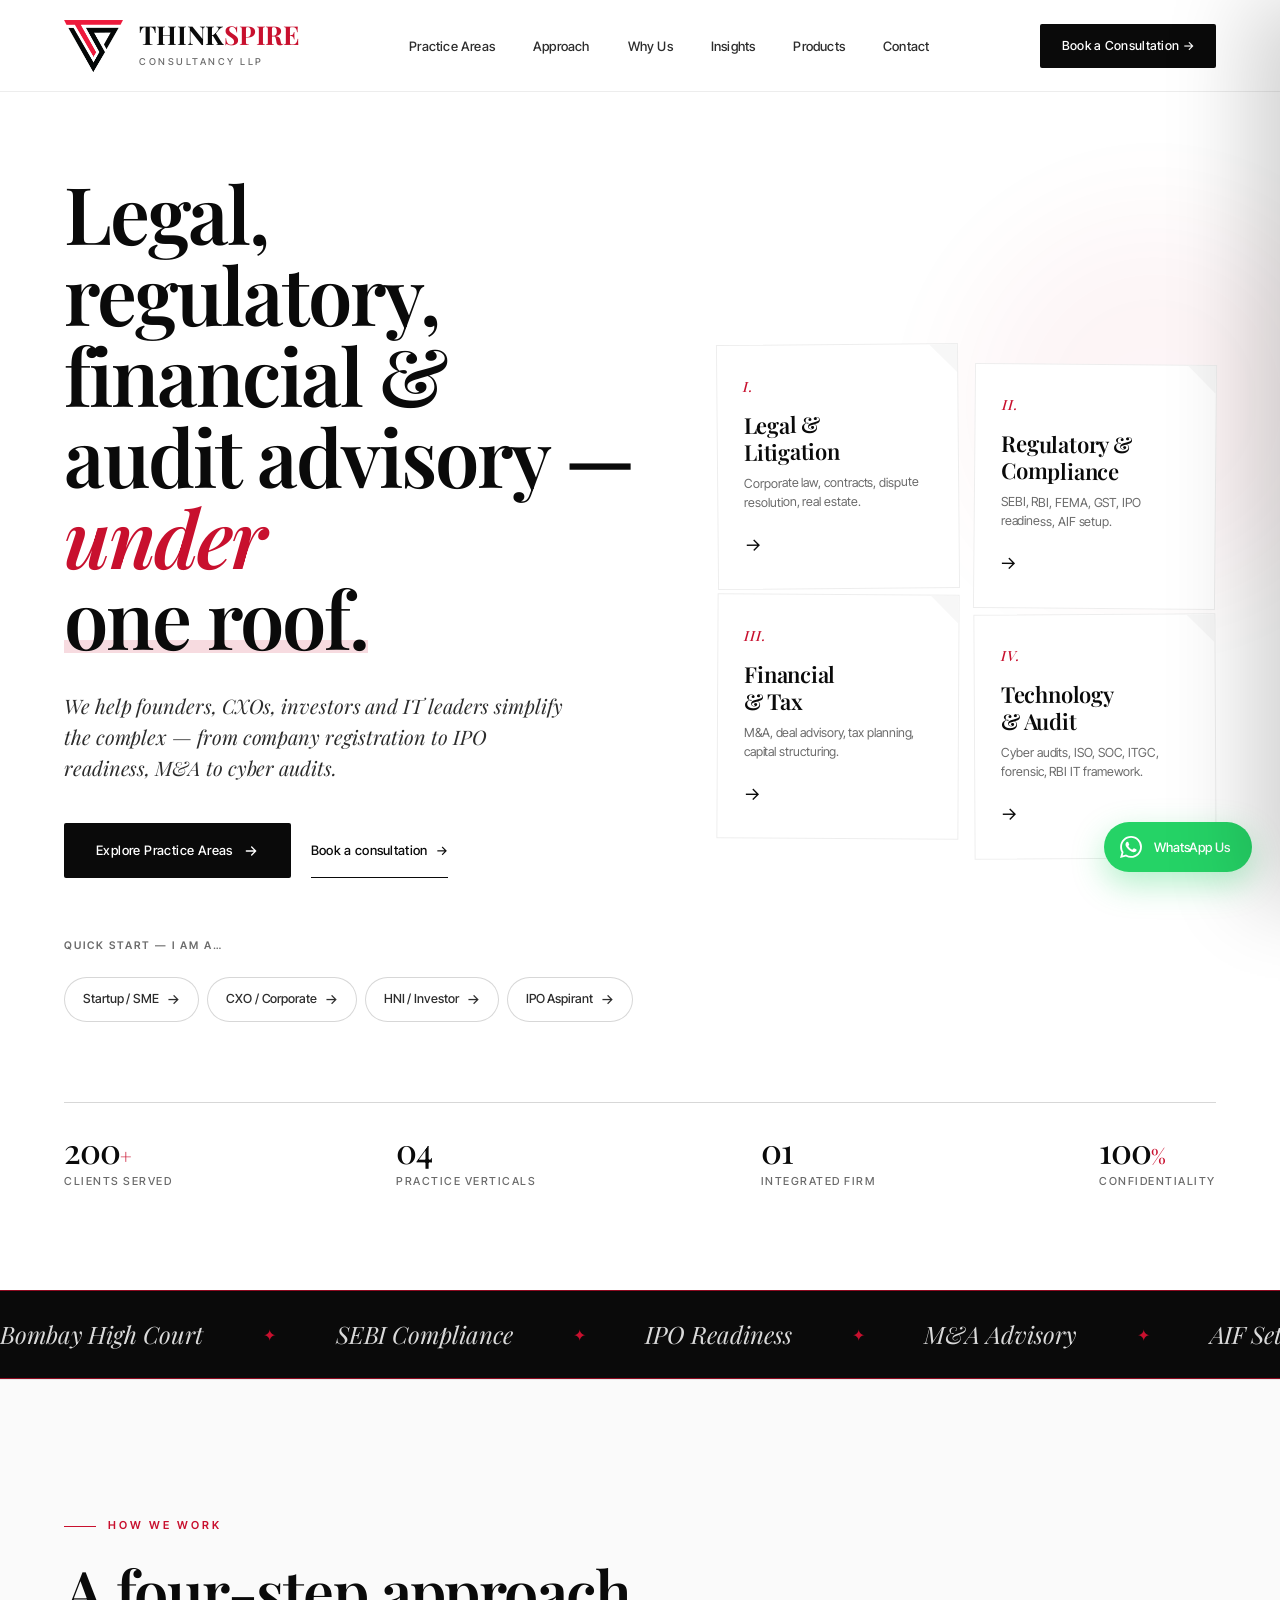
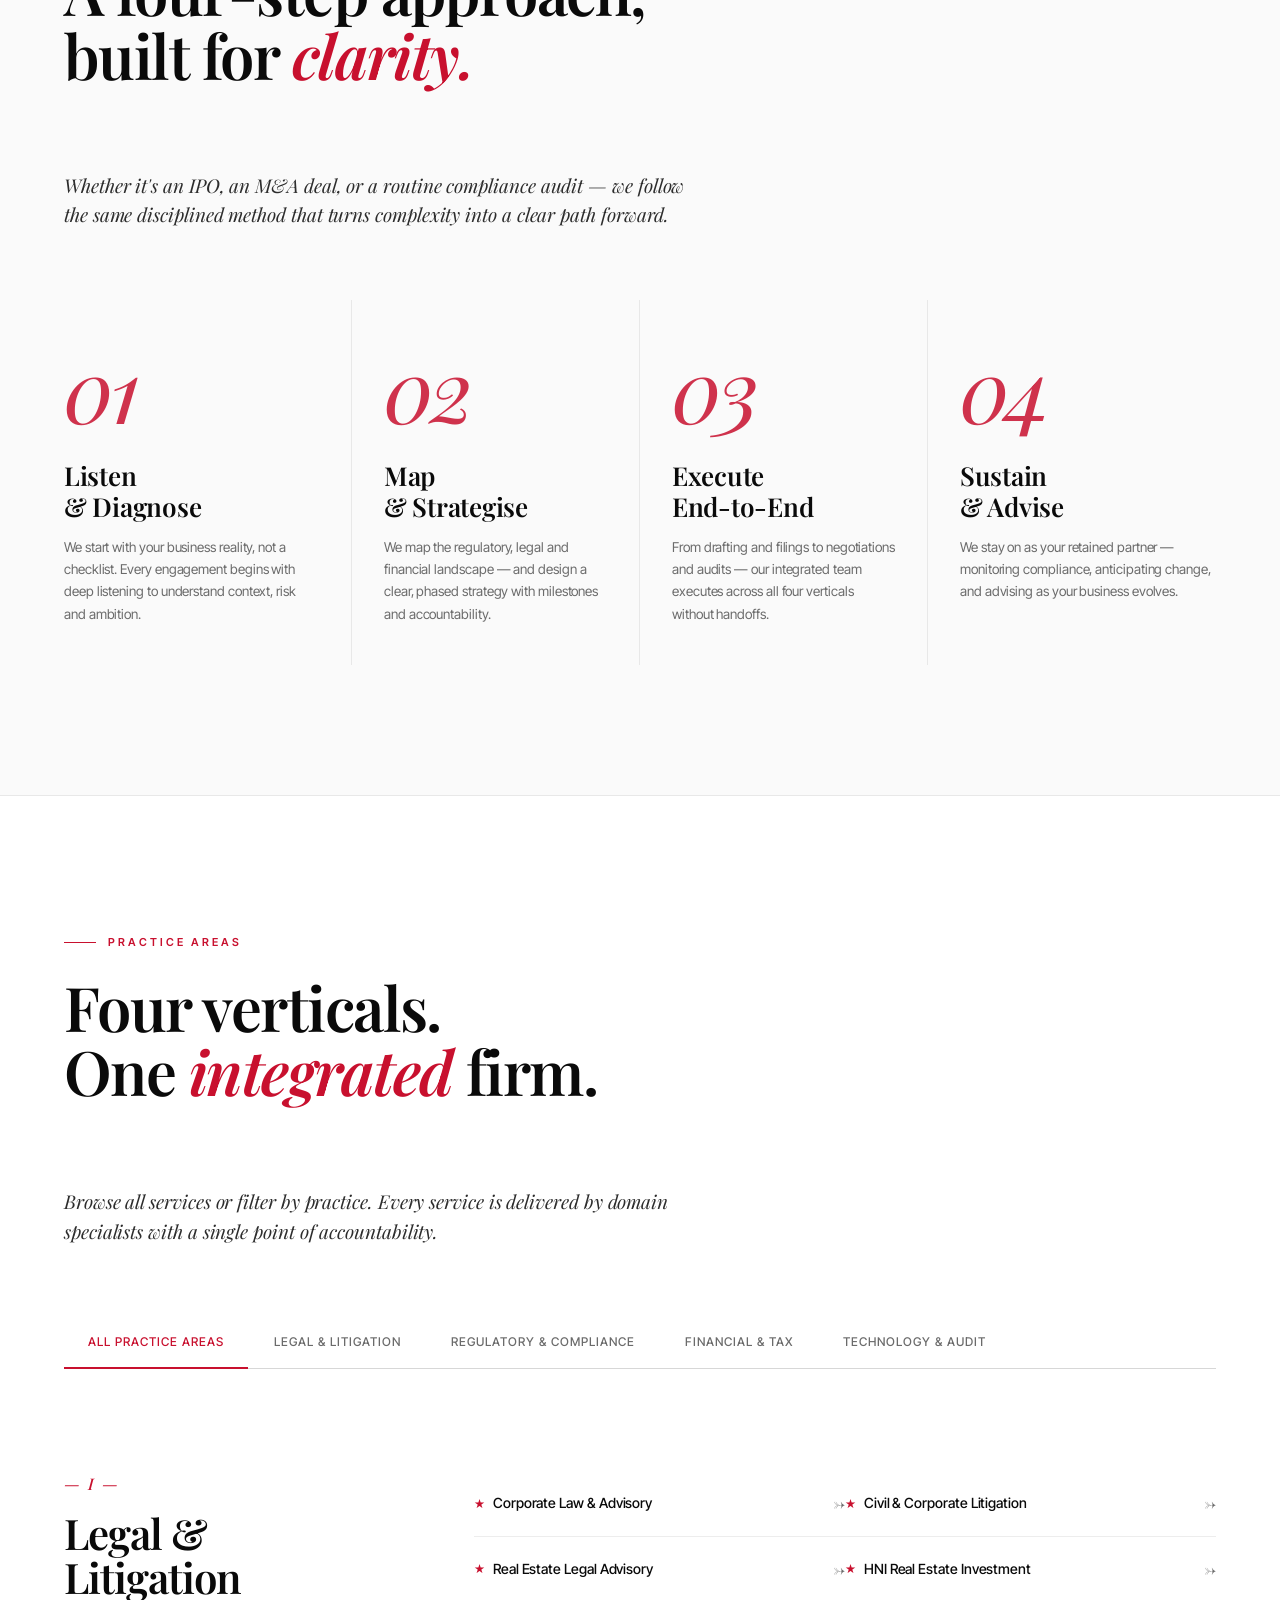
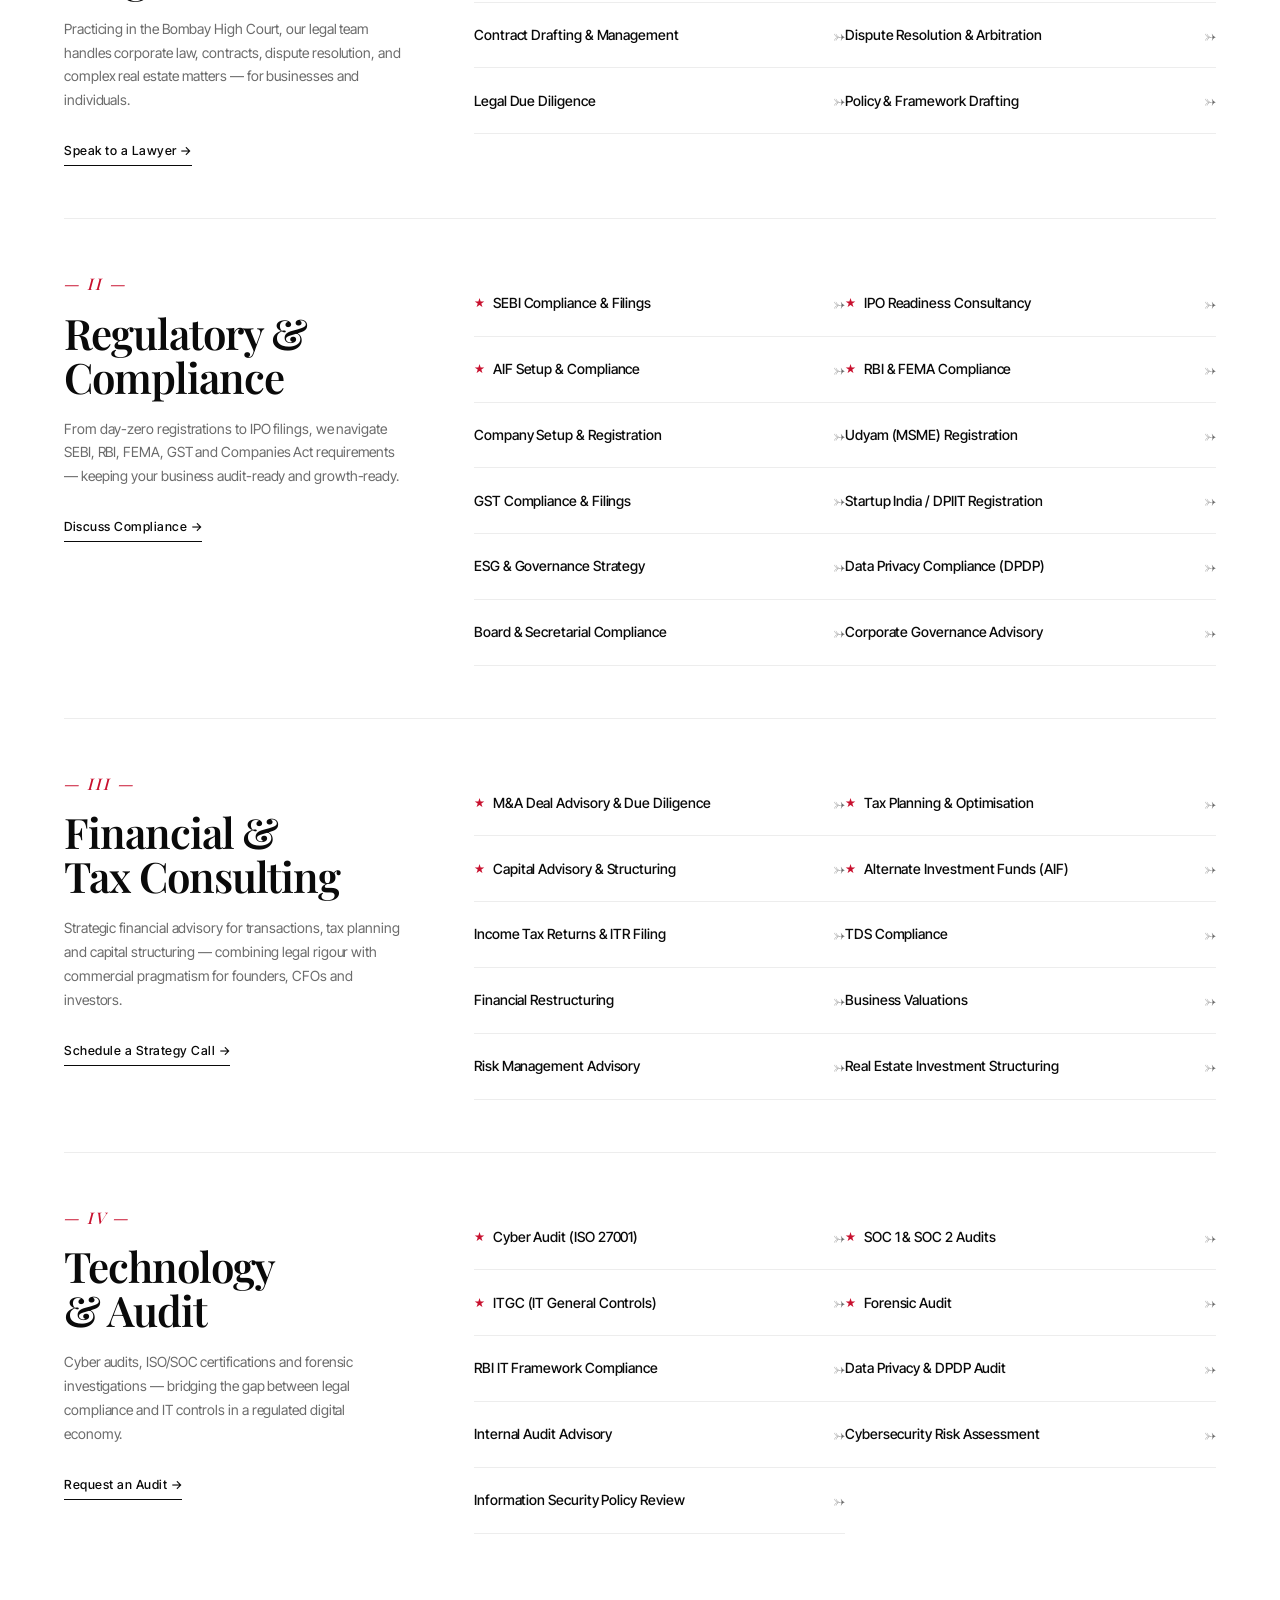
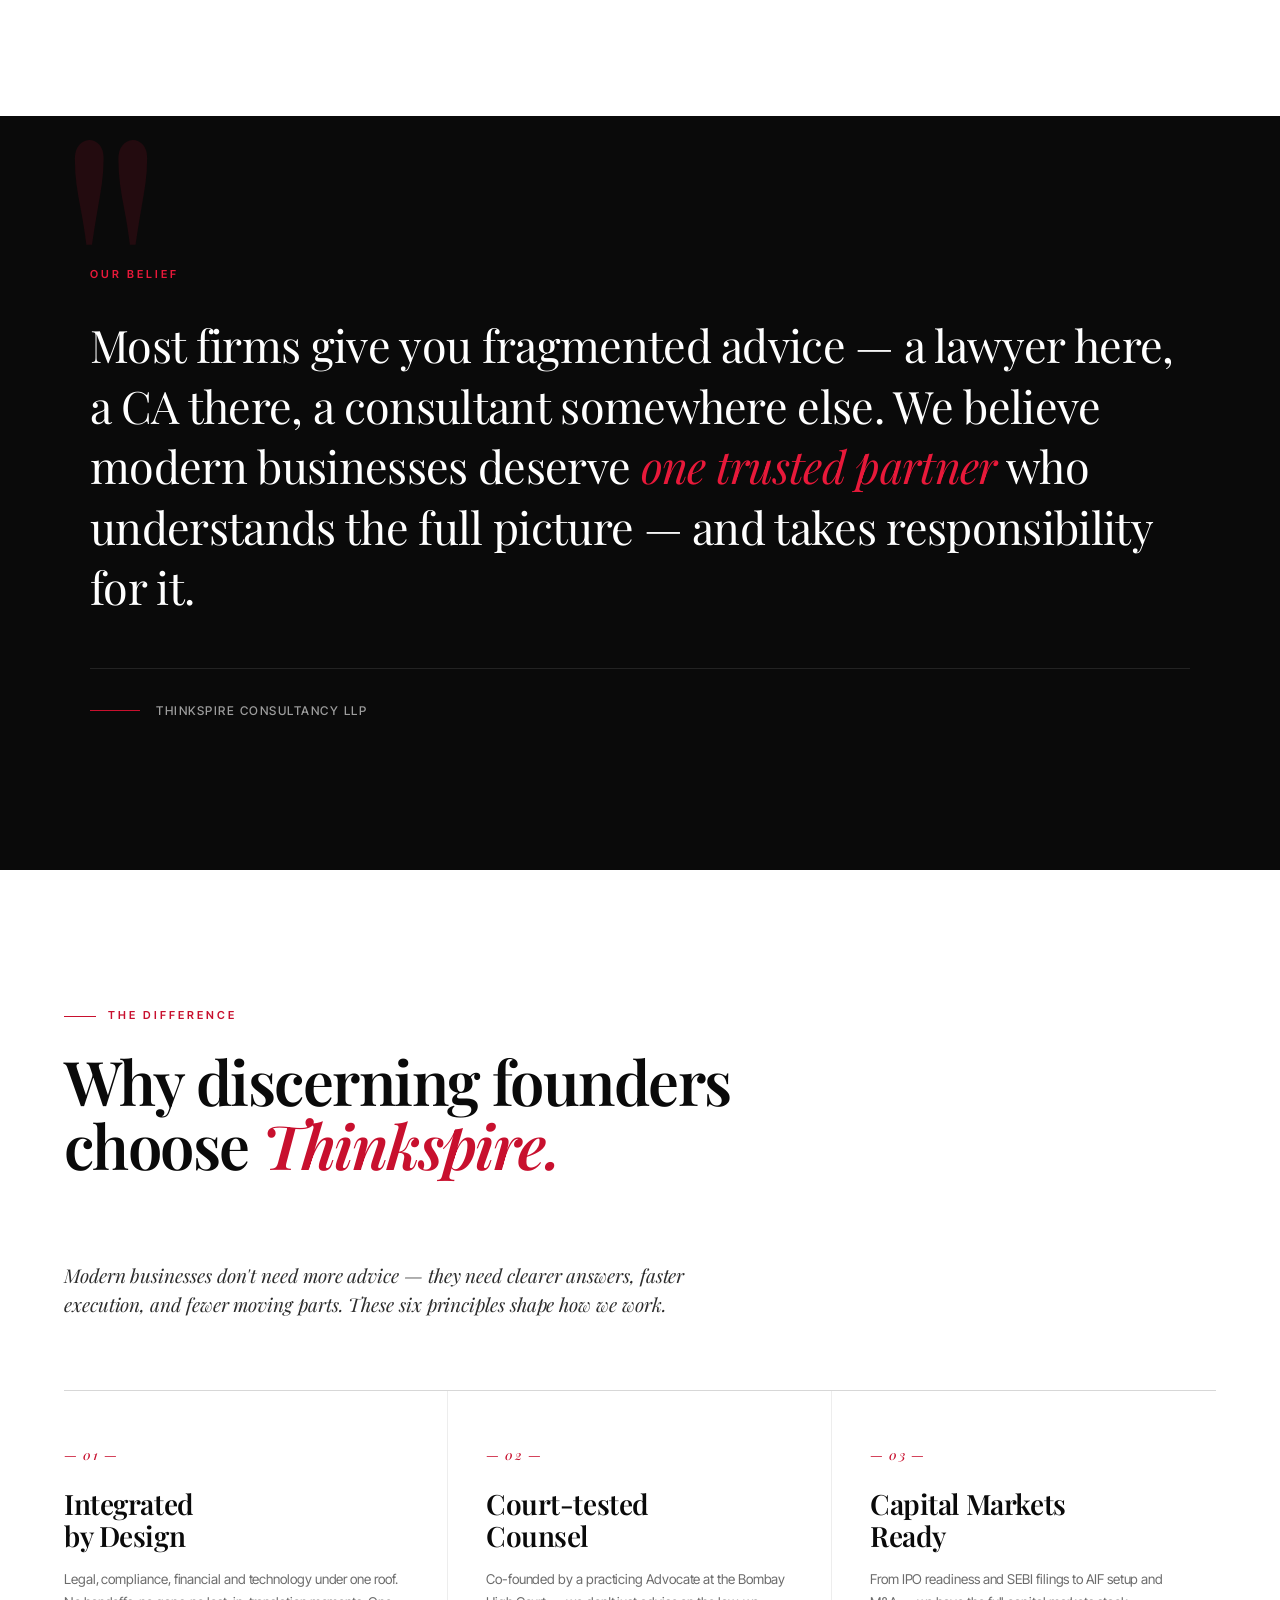
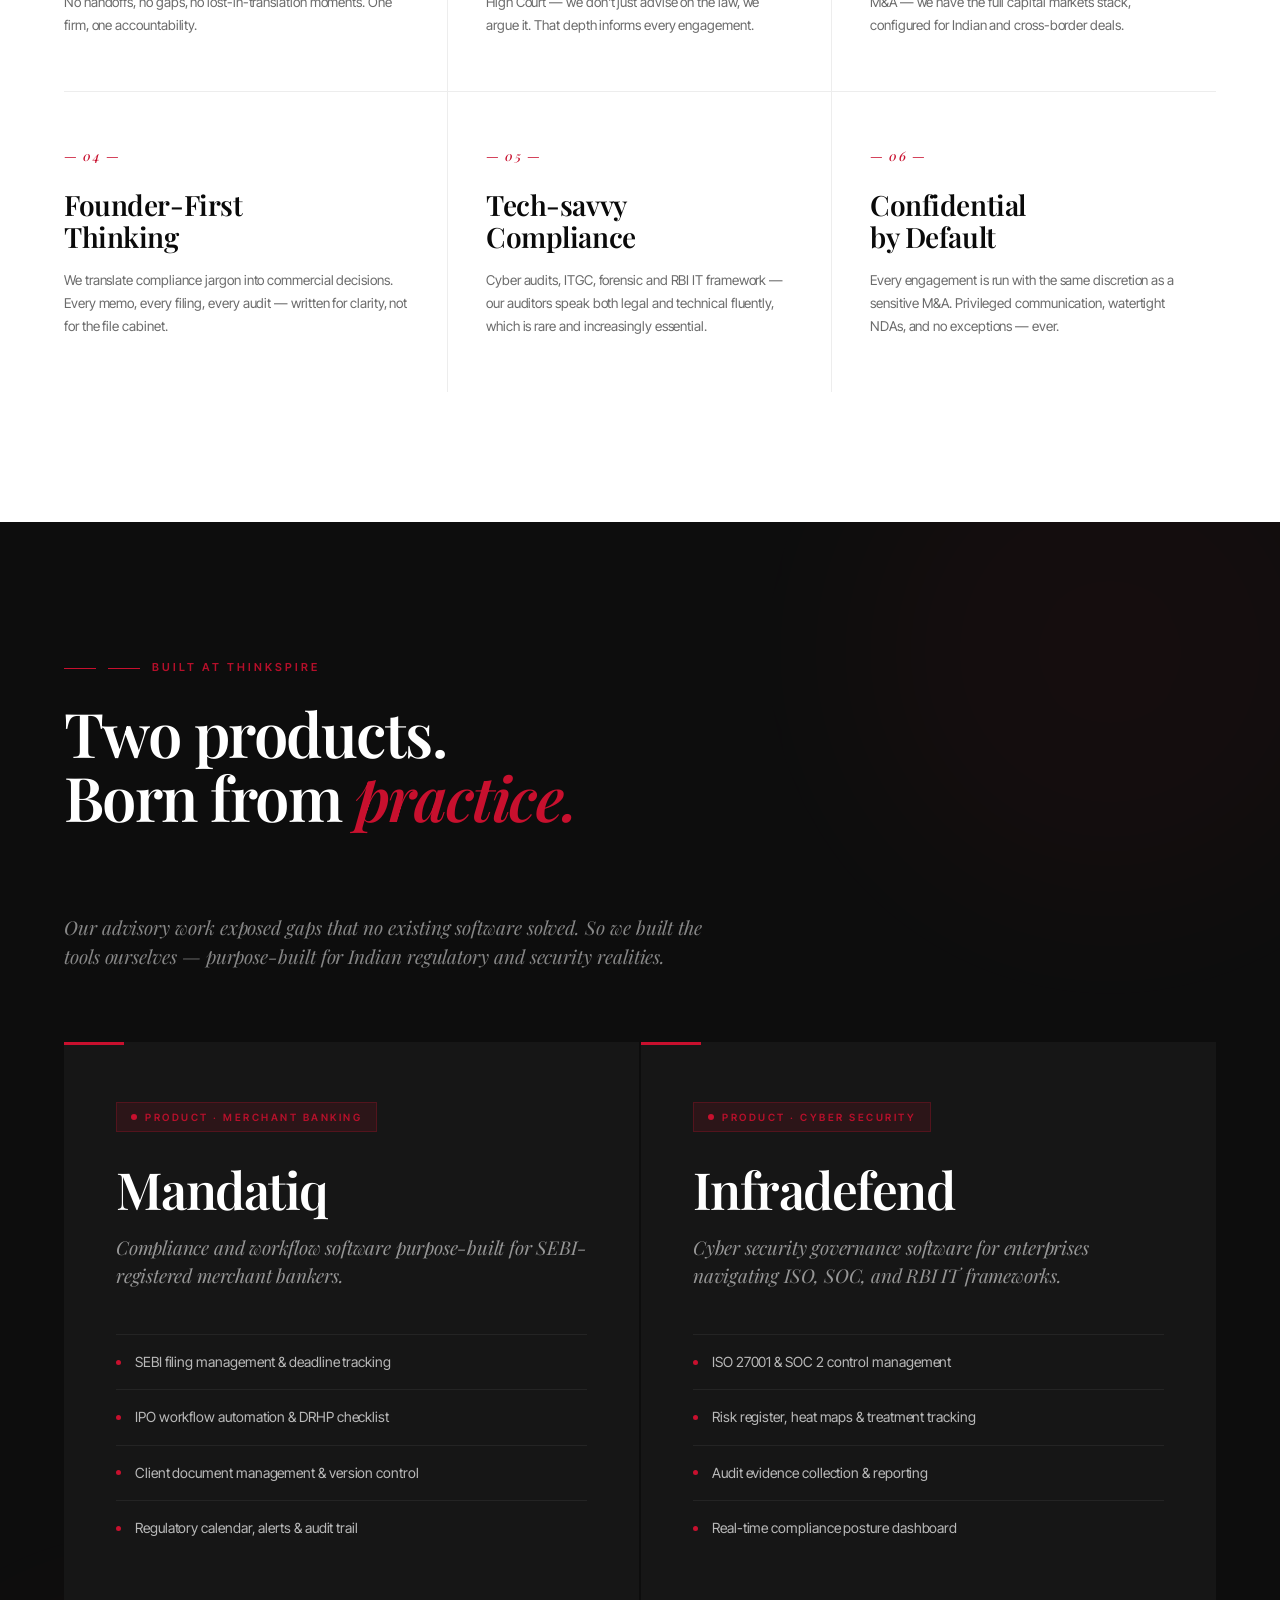
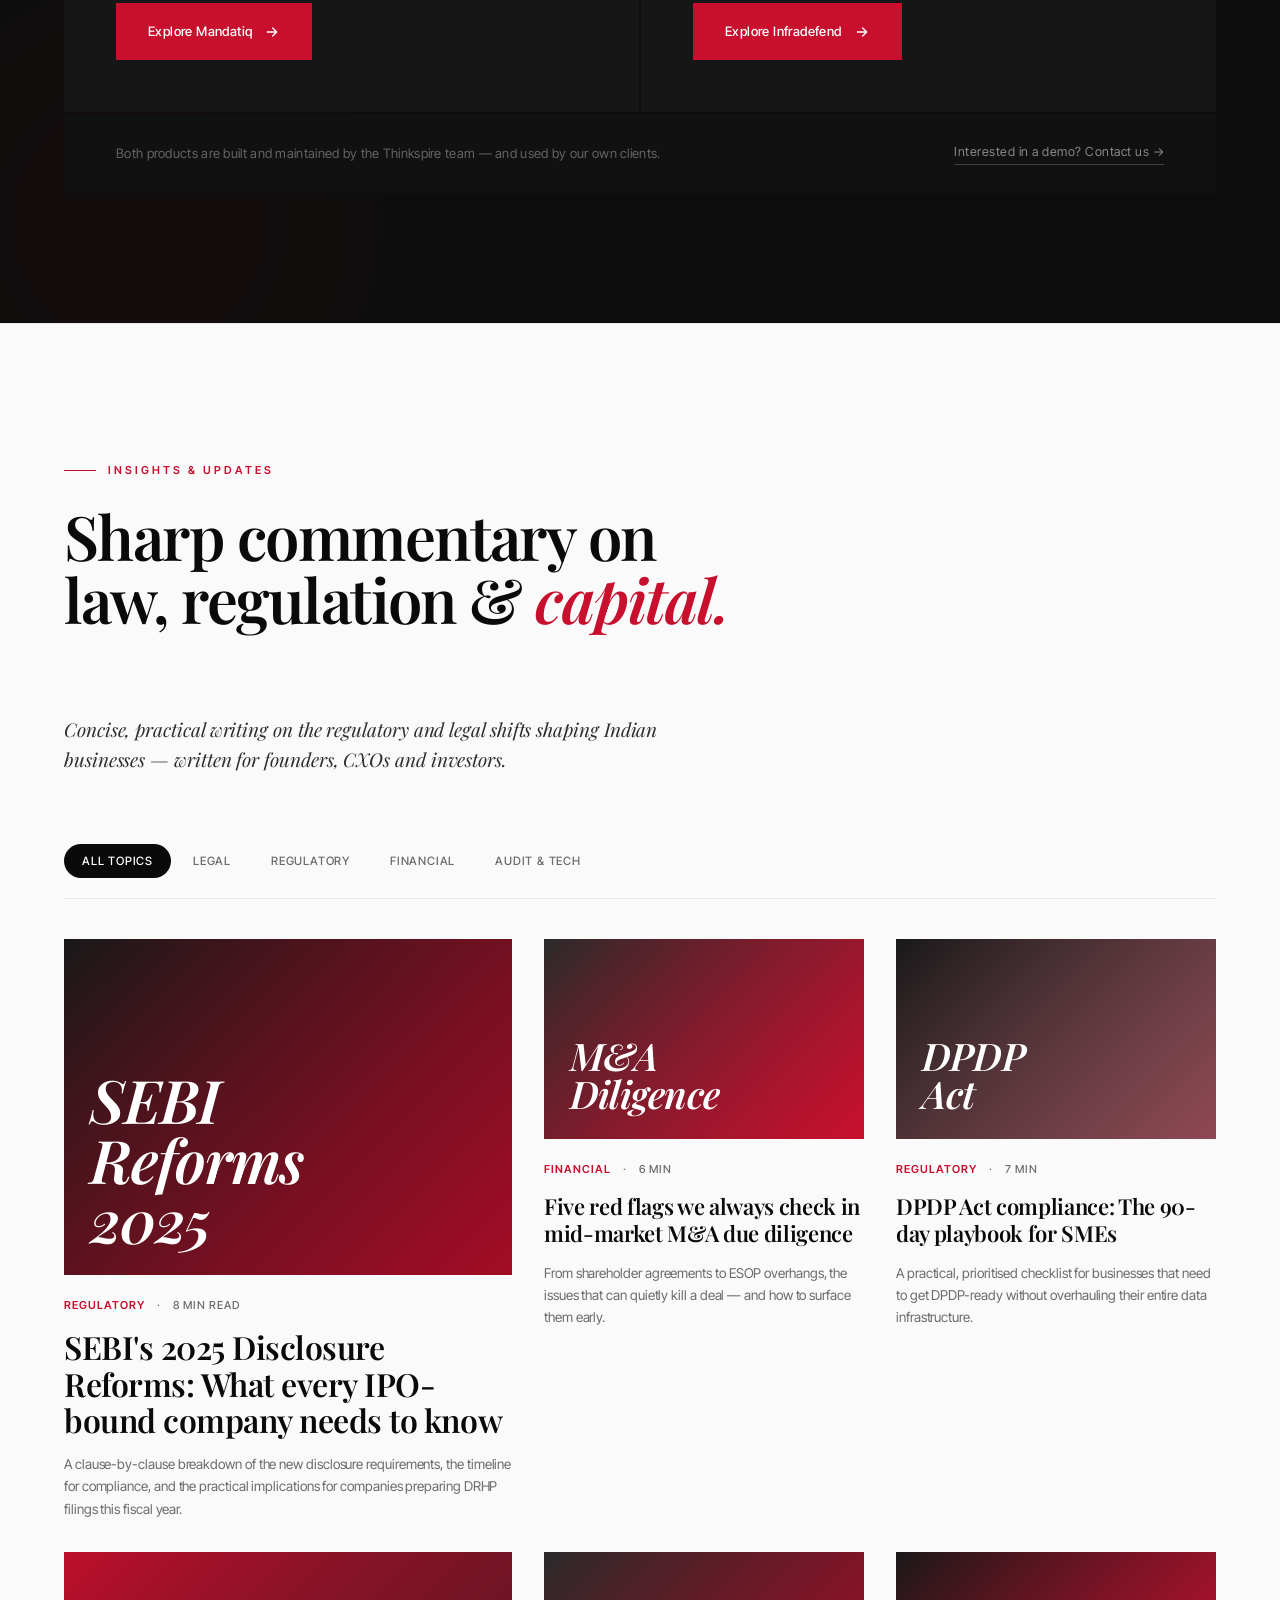
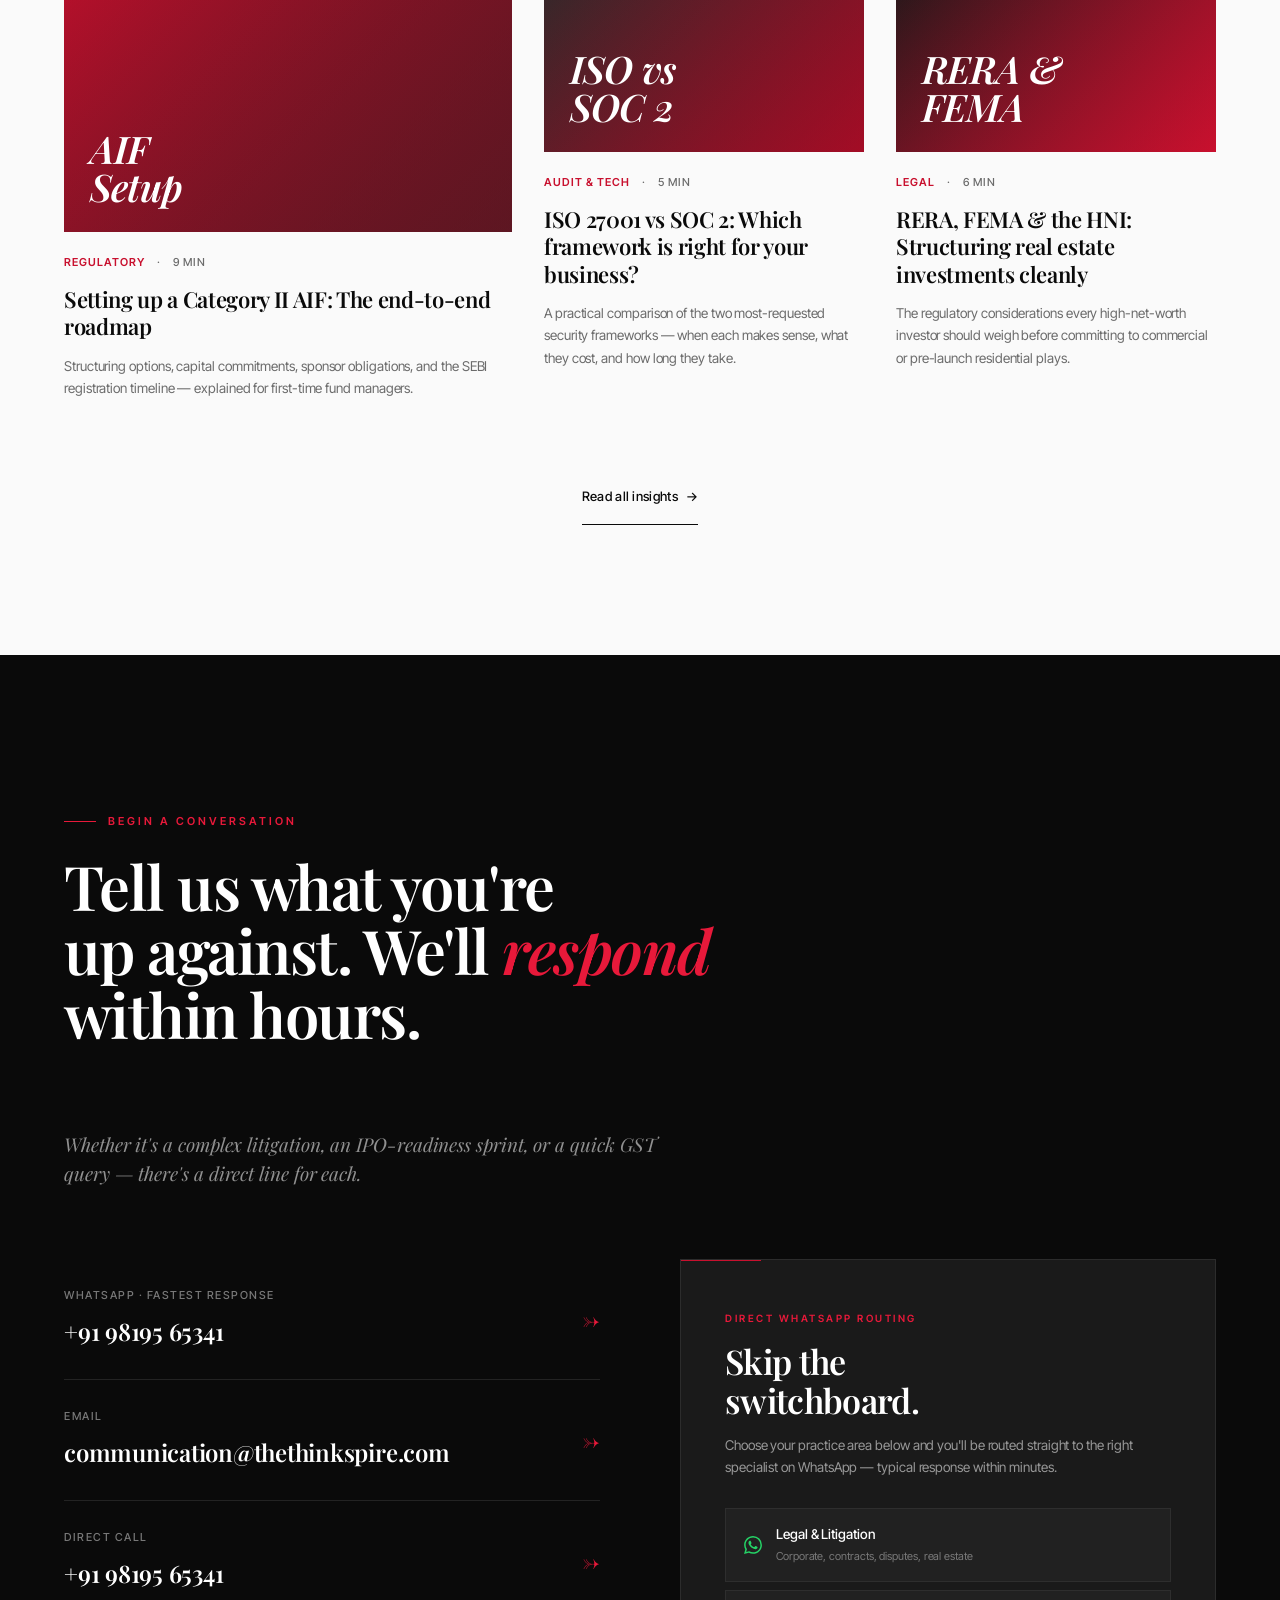
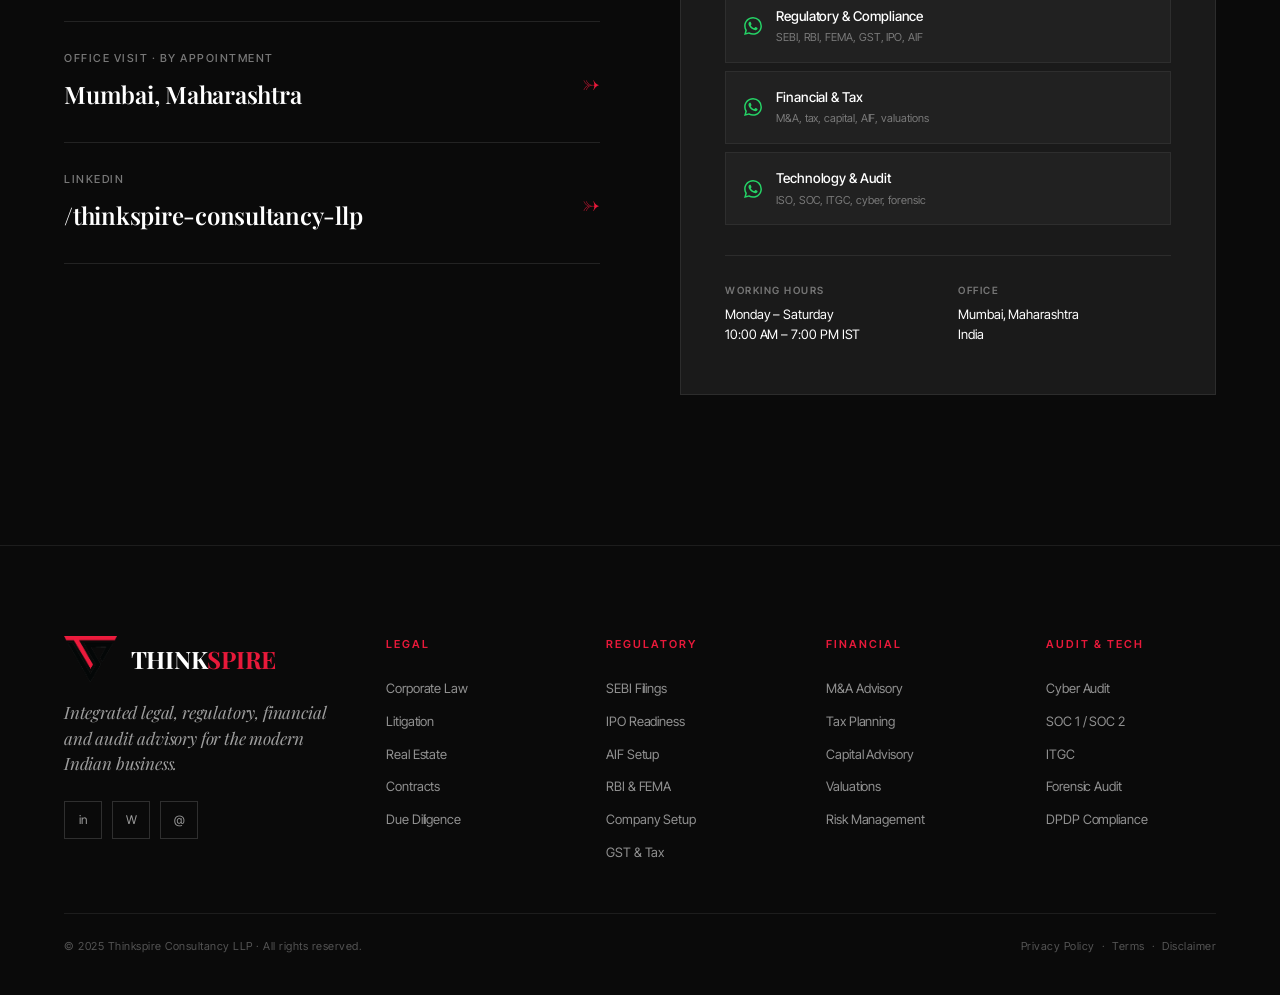
==== commit 7546a23f: "Add Products section — Mandatiq and Infradefend - New dark Products section between Insights and Val" ====
--- a/index.html
+++ b/index.html
@@ -1697,6 +1697,9 @@
       .value-card:nth-child(2n+1) { padding-right: 38px; }
       .value-card:nth-child(2n) { padding-left: 38px; }
       .av-related-grid { grid-template-columns: 1fr 1fr; }
+    }
+    @media (max-width: 900px) {
+      .products-grid { grid-template-columns: 1fr !important; }
     }
     @media (max-width: 760px) {
       .nav-links, .nav-cta { display: none; }
@@ -1757,6 +1760,7 @@
       <li><a href="#approach">Approach</a></li>
       <li><a href="#values">Why Us</a></li>
       <li><a href="#insights">Insights</a></li>
+      <li><a href="#products">Products</a></li>
       <li><a href="#contact">Contact</a></li>
     </ul>
     <a href="#contact" class="nav-cta">Book a Consultation →</a>
@@ -1768,6 +1772,7 @@
     <a href="#approach" onclick="closeMobile()">Approach</a>
     <a href="#values" onclick="closeMobile()">Why Us</a>
     <a href="#insights" onclick="closeMobile()">Insights</a>
+    <a href="#products" onclick="closeMobile()">Products</a>
     <a href="#contact" onclick="closeMobile()">Contact</a>
     <a href="https://wa.me/919819565341" class="mob-cta" target="_blank">WhatsApp Us Now</a>
   </div>
@@ -2077,6 +2082,114 @@
           <div class="vc-desc">Every engagement is run with the same discretion as a sensitive M&amp;A. Privileged communication, watertight NDAs, and no exceptions — ever.</div>
         </div>
       </div>
+    </div>
+  </section>
+
+  <!-- ── PRODUCTS ── -->
+  <section id="products" style="background:#0D0D0D; padding: 130px 5%; position:relative; overflow:hidden;">
+
+    <div style="position:absolute;top:-120px;right:-80px;width:500px;height:500px;background:var(--red);border-radius:50%;opacity:0.04;filter:blur(80px);pointer-events:none;"></div>
+    <div style="position:absolute;bottom:-100px;left:-60px;width:400px;height:400px;background:var(--red);border-radius:50%;opacity:0.04;filter:blur(80px);pointer-events:none;"></div>
+
+    <div class="container">
+
+      <div class="section-header-row" style="margin-bottom:70px;">
+        <div>
+          <div class="section-eyebrow reveal" style="color:rgba(200,16,46,0.9);">
+            <span style="display:block;width:32px;height:1px;background:var(--red);"></span>
+            Built at Thinkspire
+          </div>
+          <h2 class="section-h2 reveal d1" style="color:#FFFFFF;">Two products. <br>Born from <em>practice.</em></h2>
+        </div>
+        <p class="section-lead reveal d2" style="color:rgba(255,255,255,0.5);">
+          Our advisory work exposed gaps that no existing software solved. So we built the tools ourselves — purpose-built for Indian regulatory and security realities.
+        </p>
+      </div>
+
+      <div style="display:grid;grid-template-columns:1fr 1fr;gap:2px;" class="products-grid">
+
+        <!-- Mandatiq -->
+        <div class="reveal" style="background:#161616;padding:60px 52px 52px;position:relative;overflow:hidden;transition:background 0.3s;" onmouseenter="this.style.background='#1A1A1A'" onmouseleave="this.style.background='#161616'">
+          <div style="position:absolute;top:0;left:0;width:60px;height:3px;background:var(--red);"></div>
+
+          <div style="display:inline-flex;align-items:center;gap:8px;background:rgba(200,16,46,0.12);border:1px solid rgba(200,16,46,0.25);padding:6px 14px;margin-bottom:32px;">
+            <span style="width:6px;height:6px;background:var(--red);border-radius:50%;display:inline-block;"></span>
+            <span style="font-size:10px;letter-spacing:2.5px;text-transform:uppercase;color:rgba(200,16,46,0.9);font-weight:600;">Product · Merchant Banking</span>
+          </div>
+
+          <h3 style="font-family:var(--serif);font-size:clamp(42px,4vw,60px);font-weight:600;color:#FFFFFF;line-height:1.0;letter-spacing:-0.03em;margin-bottom:18px;">Mandatiq</h3>
+          <p style="font-family:var(--serif);font-style:italic;font-size:19px;color:rgba(255,255,255,0.55);line-height:1.5;margin-bottom:44px;letter-spacing:-0.01em;">Compliance and workflow software purpose-built for SEBI-registered merchant bankers.</p>
+
+          <div style="display:flex;flex-direction:column;gap:0;margin-bottom:48px;border-top:1px solid rgba(255,255,255,0.06);">
+            <div style="display:flex;align-items:center;gap:14px;padding:16px 0;border-bottom:1px solid rgba(255,255,255,0.06);">
+              <span style="width:5px;height:5px;background:var(--red);border-radius:50%;flex-shrink:0;"></span>
+              <span style="font-size:14px;color:rgba(255,255,255,0.7);">SEBI filing management &amp; deadline tracking</span>
+            </div>
+            <div style="display:flex;align-items:center;gap:14px;padding:16px 0;border-bottom:1px solid rgba(255,255,255,0.06);">
+              <span style="width:5px;height:5px;background:var(--red);border-radius:50%;flex-shrink:0;"></span>
+              <span style="font-size:14px;color:rgba(255,255,255,0.7);">IPO workflow automation &amp; DRHP checklist</span>
+            </div>
+            <div style="display:flex;align-items:center;gap:14px;padding:16px 0;border-bottom:1px solid rgba(255,255,255,0.06);">
+              <span style="width:5px;height:5px;background:var(--red);border-radius:50%;flex-shrink:0;"></span>
+              <span style="font-size:14px;color:rgba(255,255,255,0.7);">Client document management &amp; version control</span>
+            </div>
+            <div style="display:flex;align-items:center;gap:14px;padding:16px 0;">
+              <span style="width:5px;height:5px;background:var(--red);border-radius:50%;flex-shrink:0;"></span>
+              <span style="font-size:14px;color:rgba(255,255,255,0.7);">Regulatory calendar, alerts &amp; audit trail</span>
+            </div>
+          </div>
+
+          <a href="https://mandatiq.thethinkspire.com" target="_blank" style="display:inline-flex;align-items:center;gap:12px;background:var(--red);color:#fff;padding:18px 32px;font-size:13px;font-weight:500;letter-spacing:0.4px;transition:opacity 0.2s,transform 0.2s;" onmouseenter="this.style.opacity='0.88';this.style.transform='translateY(-2px)'" onmouseleave="this.style.opacity='1';this.style.transform='translateY(0)'">
+            Explore Mandatiq
+            <svg width="16" height="16" fill="none" stroke="currentColor" stroke-width="2" stroke-linecap="round" stroke-linejoin="round" viewBox="0 0 24 24"><path d="M5 12h14M13 6l6 6-6 6"/></svg>
+          </a>
+        </div>
+
+        <!-- Infradefend -->
+        <div class="reveal d1" style="background:#161616;padding:60px 52px 52px;position:relative;overflow:hidden;transition:background 0.3s;" onmouseenter="this.style.background='#1A1A1A'" onmouseleave="this.style.background='#161616'">
+          <div style="position:absolute;top:0;left:0;width:60px;height:3px;background:var(--red);"></div>
+
+          <div style="display:inline-flex;align-items:center;gap:8px;background:rgba(200,16,46,0.12);border:1px solid rgba(200,16,46,0.25);padding:6px 14px;margin-bottom:32px;">
+            <span style="width:6px;height:6px;background:var(--red);border-radius:50%;display:inline-block;"></span>
+            <span style="font-size:10px;letter-spacing:2.5px;text-transform:uppercase;color:rgba(200,16,46,0.9);font-weight:600;">Product · Cyber Security</span>
+          </div>
+
+          <h3 style="font-family:var(--serif);font-size:clamp(42px,4vw,60px);font-weight:600;color:#FFFFFF;line-height:1.0;letter-spacing:-0.03em;margin-bottom:18px;">Infradefend</h3>
+          <p style="font-family:var(--serif);font-style:italic;font-size:19px;color:rgba(255,255,255,0.55);line-height:1.5;margin-bottom:44px;letter-spacing:-0.01em;">Cyber security governance software for enterprises navigating ISO, SOC, and RBI IT frameworks.</p>
+
+          <div style="display:flex;flex-direction:column;gap:0;margin-bottom:48px;border-top:1px solid rgba(255,255,255,0.06);">
+            <div style="display:flex;align-items:center;gap:14px;padding:16px 0;border-bottom:1px solid rgba(255,255,255,0.06);">
+              <span style="width:5px;height:5px;background:var(--red);border-radius:50%;flex-shrink:0;"></span>
+              <span style="font-size:14px;color:rgba(255,255,255,0.7);">ISO 27001 &amp; SOC 2 control management</span>
+            </div>
+            <div style="display:flex;align-items:center;gap:14px;padding:16px 0;border-bottom:1px solid rgba(255,255,255,0.06);">
+              <span style="width:5px;height:5px;background:var(--red);border-radius:50%;flex-shrink:0;"></span>
+              <span style="font-size:14px;color:rgba(255,255,255,0.7);">Risk register, heat maps &amp; treatment tracking</span>
+            </div>
+            <div style="display:flex;align-items:center;gap:14px;padding:16px 0;border-bottom:1px solid rgba(255,255,255,0.06);">
+              <span style="width:5px;height:5px;background:var(--red);border-radius:50%;flex-shrink:0;"></span>
+              <span style="font-size:14px;color:rgba(255,255,255,0.7);">Audit evidence collection &amp; reporting</span>
+            </div>
+            <div style="display:flex;align-items:center;gap:14px;padding:16px 0;">
+              <span style="width:5px;height:5px;background:var(--red);border-radius:50%;flex-shrink:0;"></span>
+              <span style="font-size:14px;color:rgba(255,255,255,0.7);">Real-time compliance posture dashboard</span>
+            </div>
+          </div>
+
+          <a href="https://infradefend.thethinkspire.com" target="_blank" style="display:inline-flex;align-items:center;gap:12px;background:var(--red);color:#fff;padding:18px 32px;font-size:13px;font-weight:500;letter-spacing:0.4px;transition:opacity 0.2s,transform 0.2s;" onmouseenter="this.style.opacity='0.88';this.style.transform='translateY(-2px)'" onmouseleave="this.style.opacity='1';this.style.transform='translateY(0)'">
+            Explore Infradefend
+            <svg width="16" height="16" fill="none" stroke="currentColor" stroke-width="2" stroke-linecap="round" stroke-linejoin="round" viewBox="0 0 24 24"><path d="M5 12h14M13 6l6 6-6 6"/></svg>
+          </a>
+        </div>
+
+      </div>
+
+      <!-- bottom note -->
+      <div style="margin-top:2px;background:#111;padding:28px 52px;display:flex;align-items:center;justify-content:space-between;flex-wrap:wrap;gap:16px;" class="reveal">
+        <p style="font-size:13px;color:rgba(255,255,255,0.35);letter-spacing:0.3px;margin:0;">Both products are built and maintained by the Thinkspire team — and used by our own clients.</p>
+        <a href="#contact" style="font-size:12.5px;color:rgba(255,255,255,0.5);letter-spacing:0.5px;border-bottom:1px solid rgba(255,255,255,0.2);padding-bottom:2px;transition:color 0.2s;" onmouseenter="this.style.color='#fff'" onmouseleave="this.style.color='rgba(255,255,255,0.5)'">Interested in a demo? Contact us →</a>
+      </div>
+
     </div>
   </section>
 
@@ -2290,7 +2403,7 @@
     </div>
     <div class="footer-bottom">
       <span>© 2025 Thinkspire Consultancy LLP · All rights reserved.</span>
-      <span><a href="#">Privacy Policy</a> &nbsp;·&nbsp; <a href="#">Terms</a> &nbsp;·&nbsp; <a href="#">Disclaimer</a></span>
+      <span><a href="privacy-policy.html">Privacy Policy</a> &nbsp;·&nbsp; <a href="terms.html">Terms</a> &nbsp;·&nbsp; <a href="disclaimer.html">Disclaimer</a></span>
     </div>
   </footer>
 
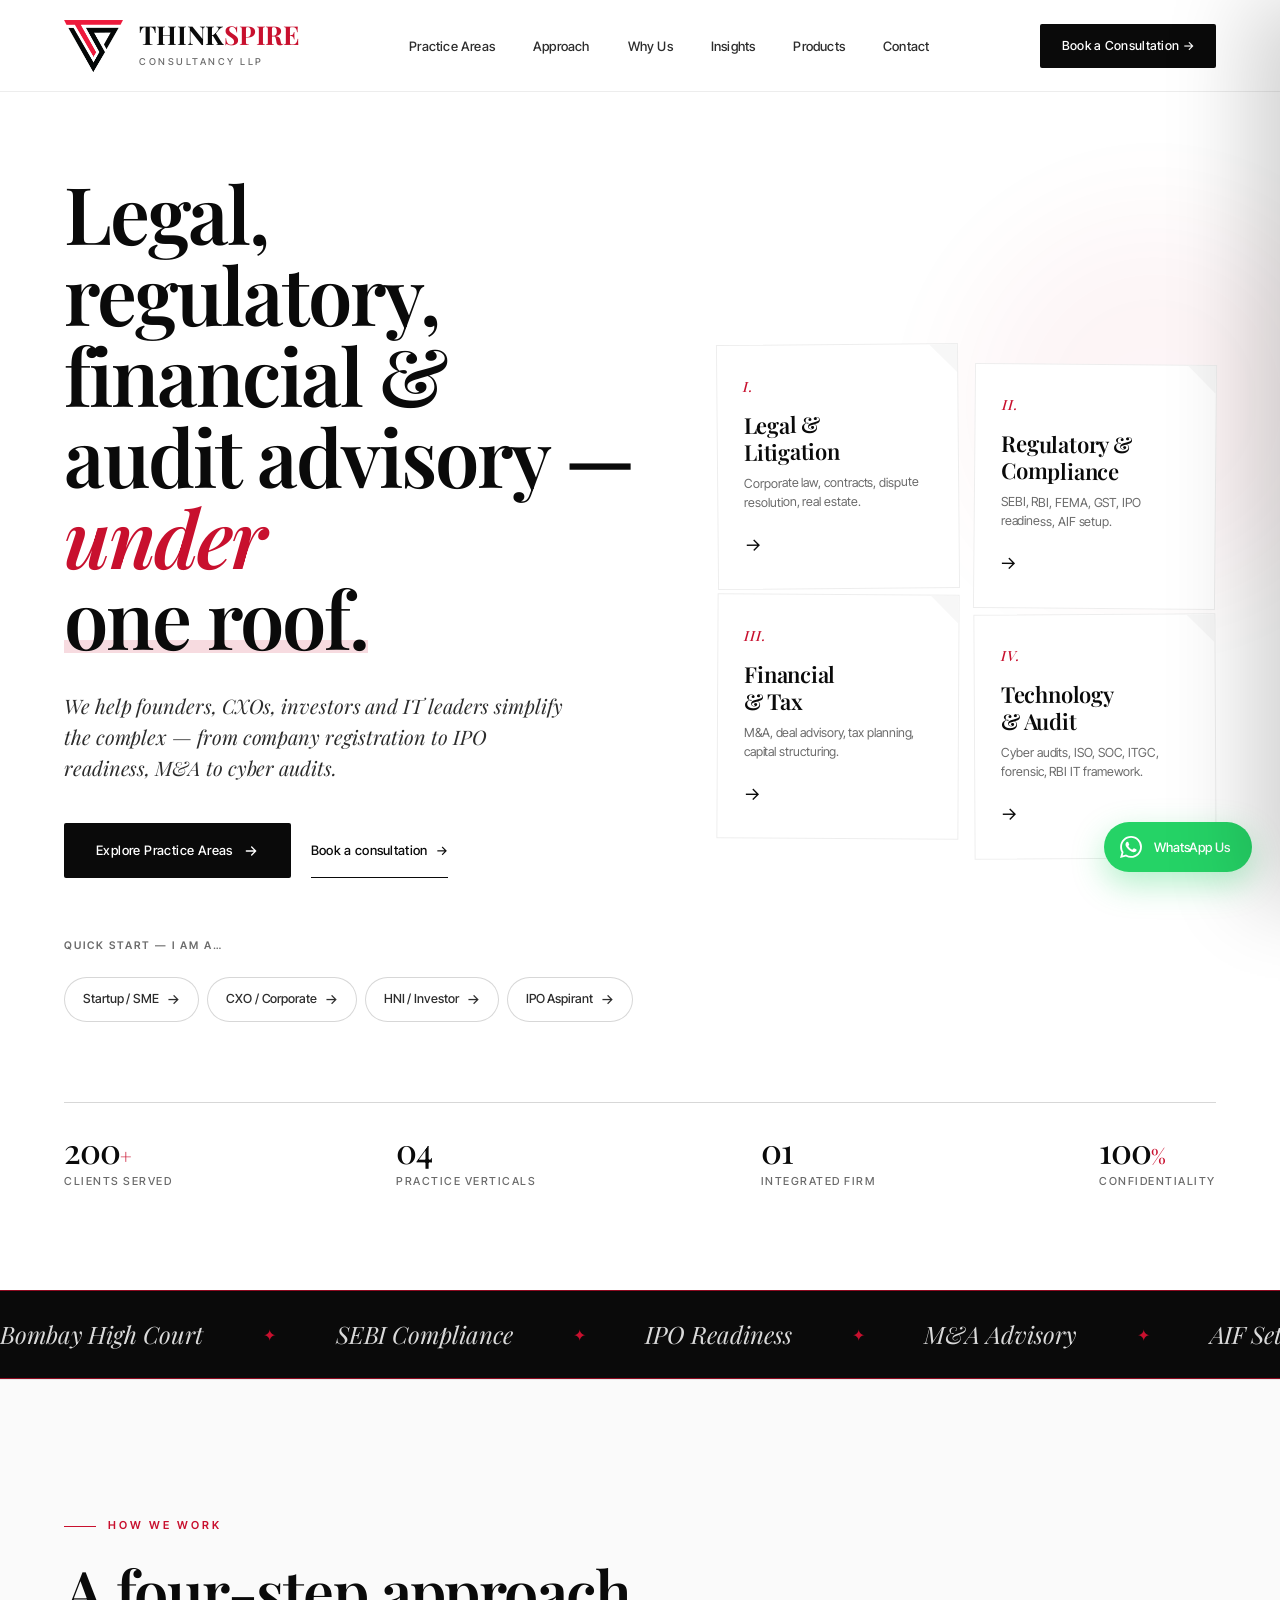
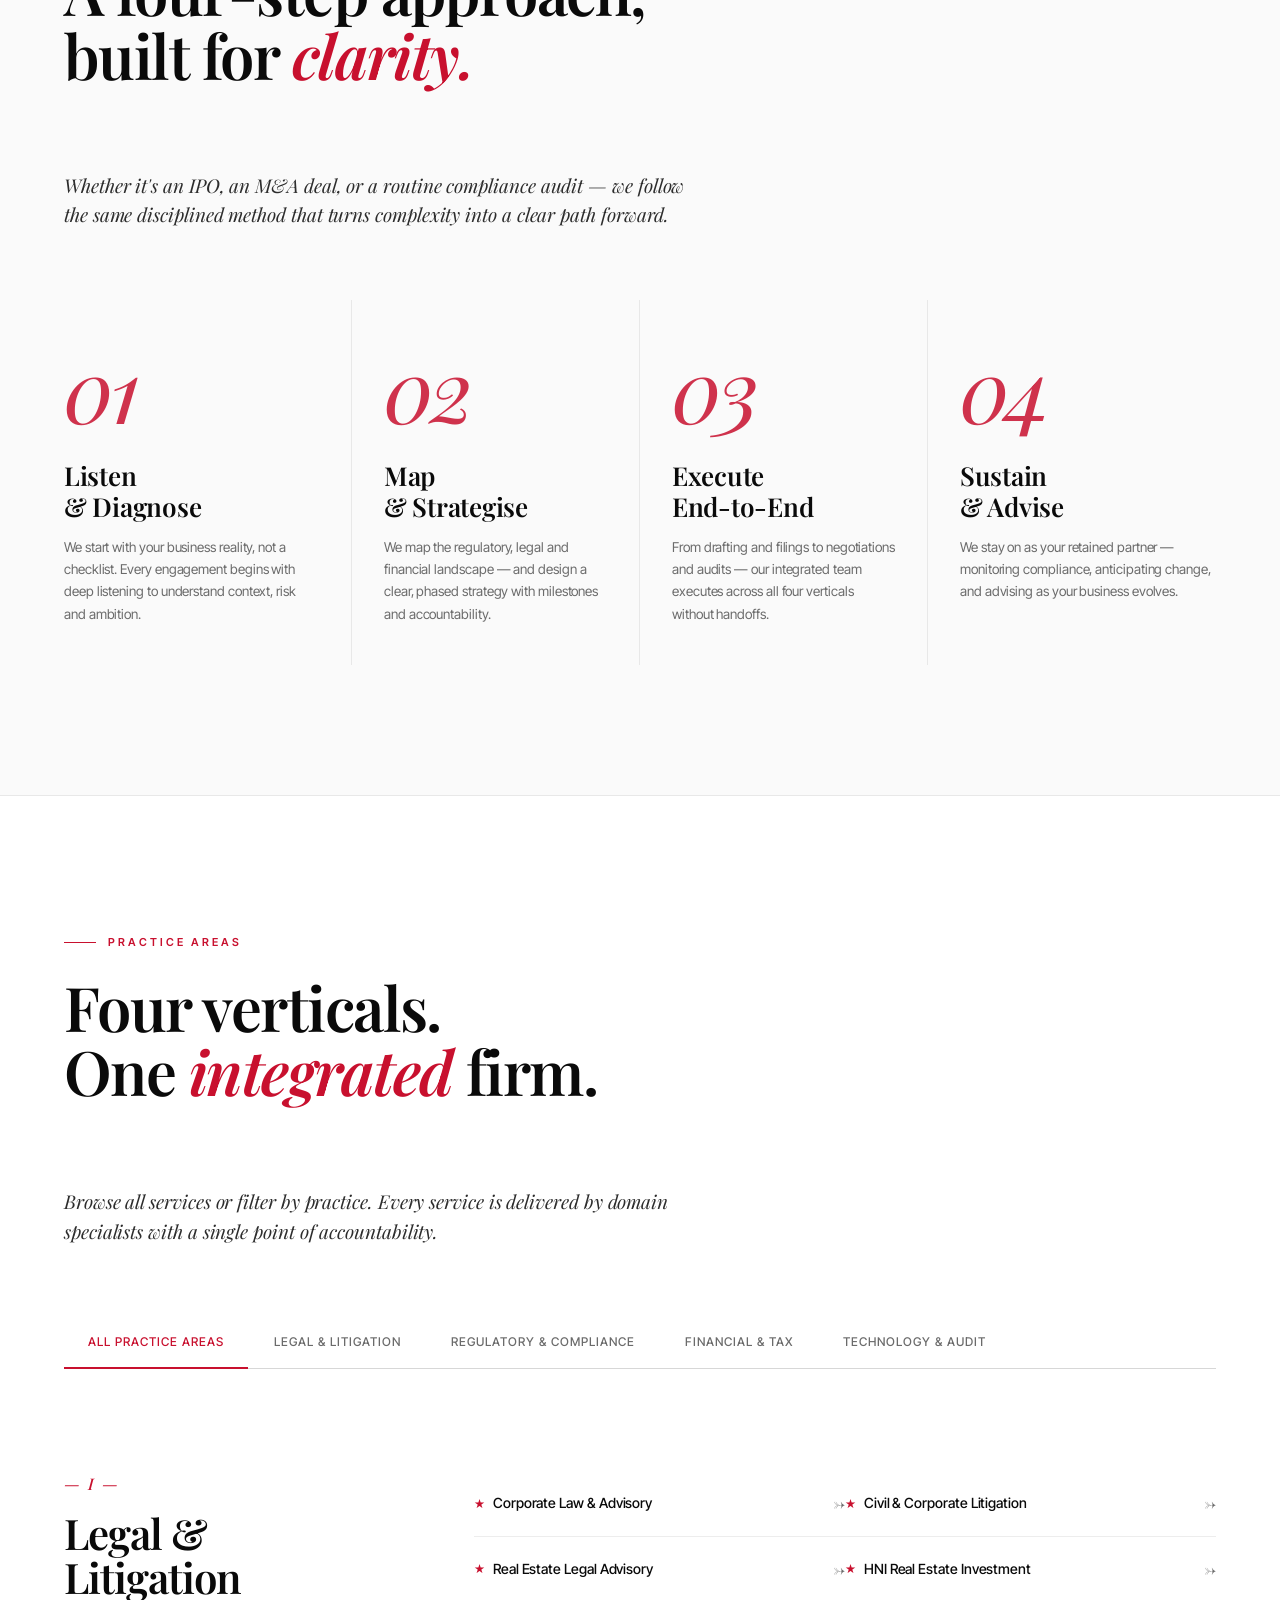
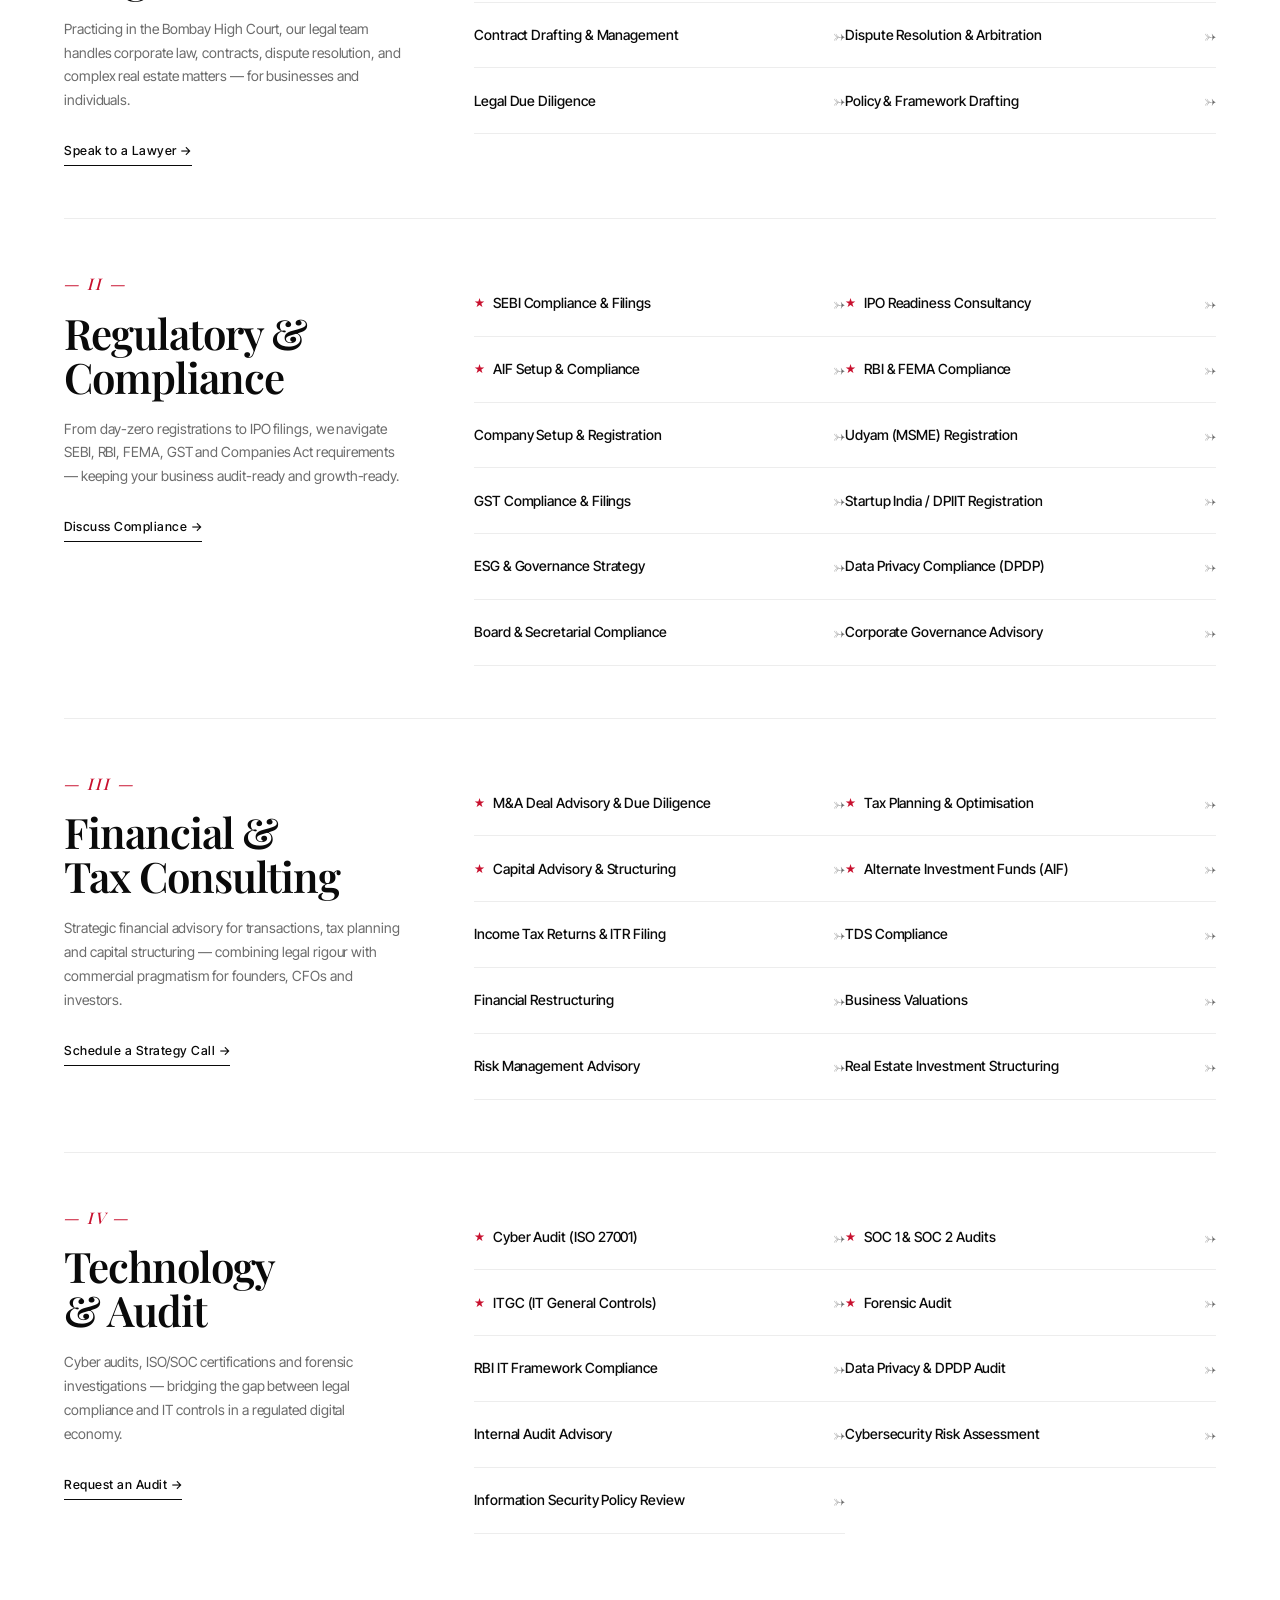
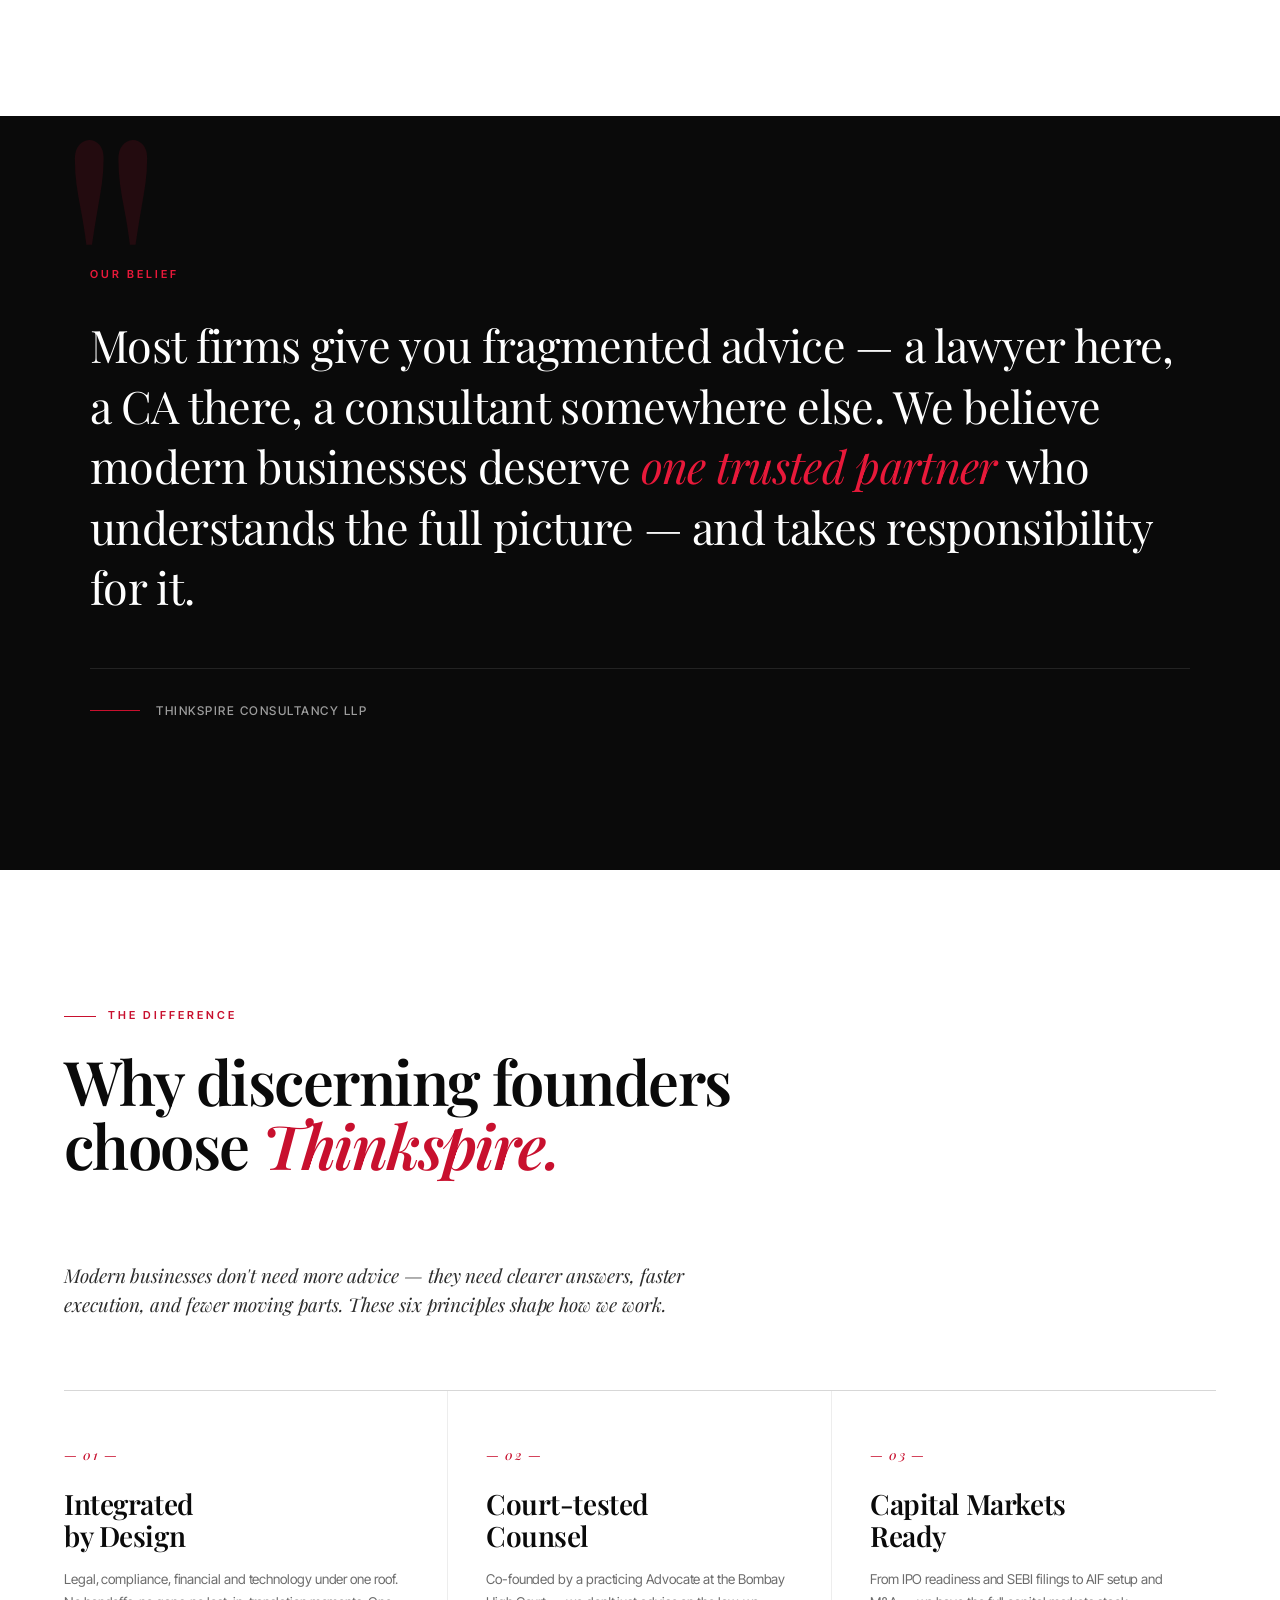
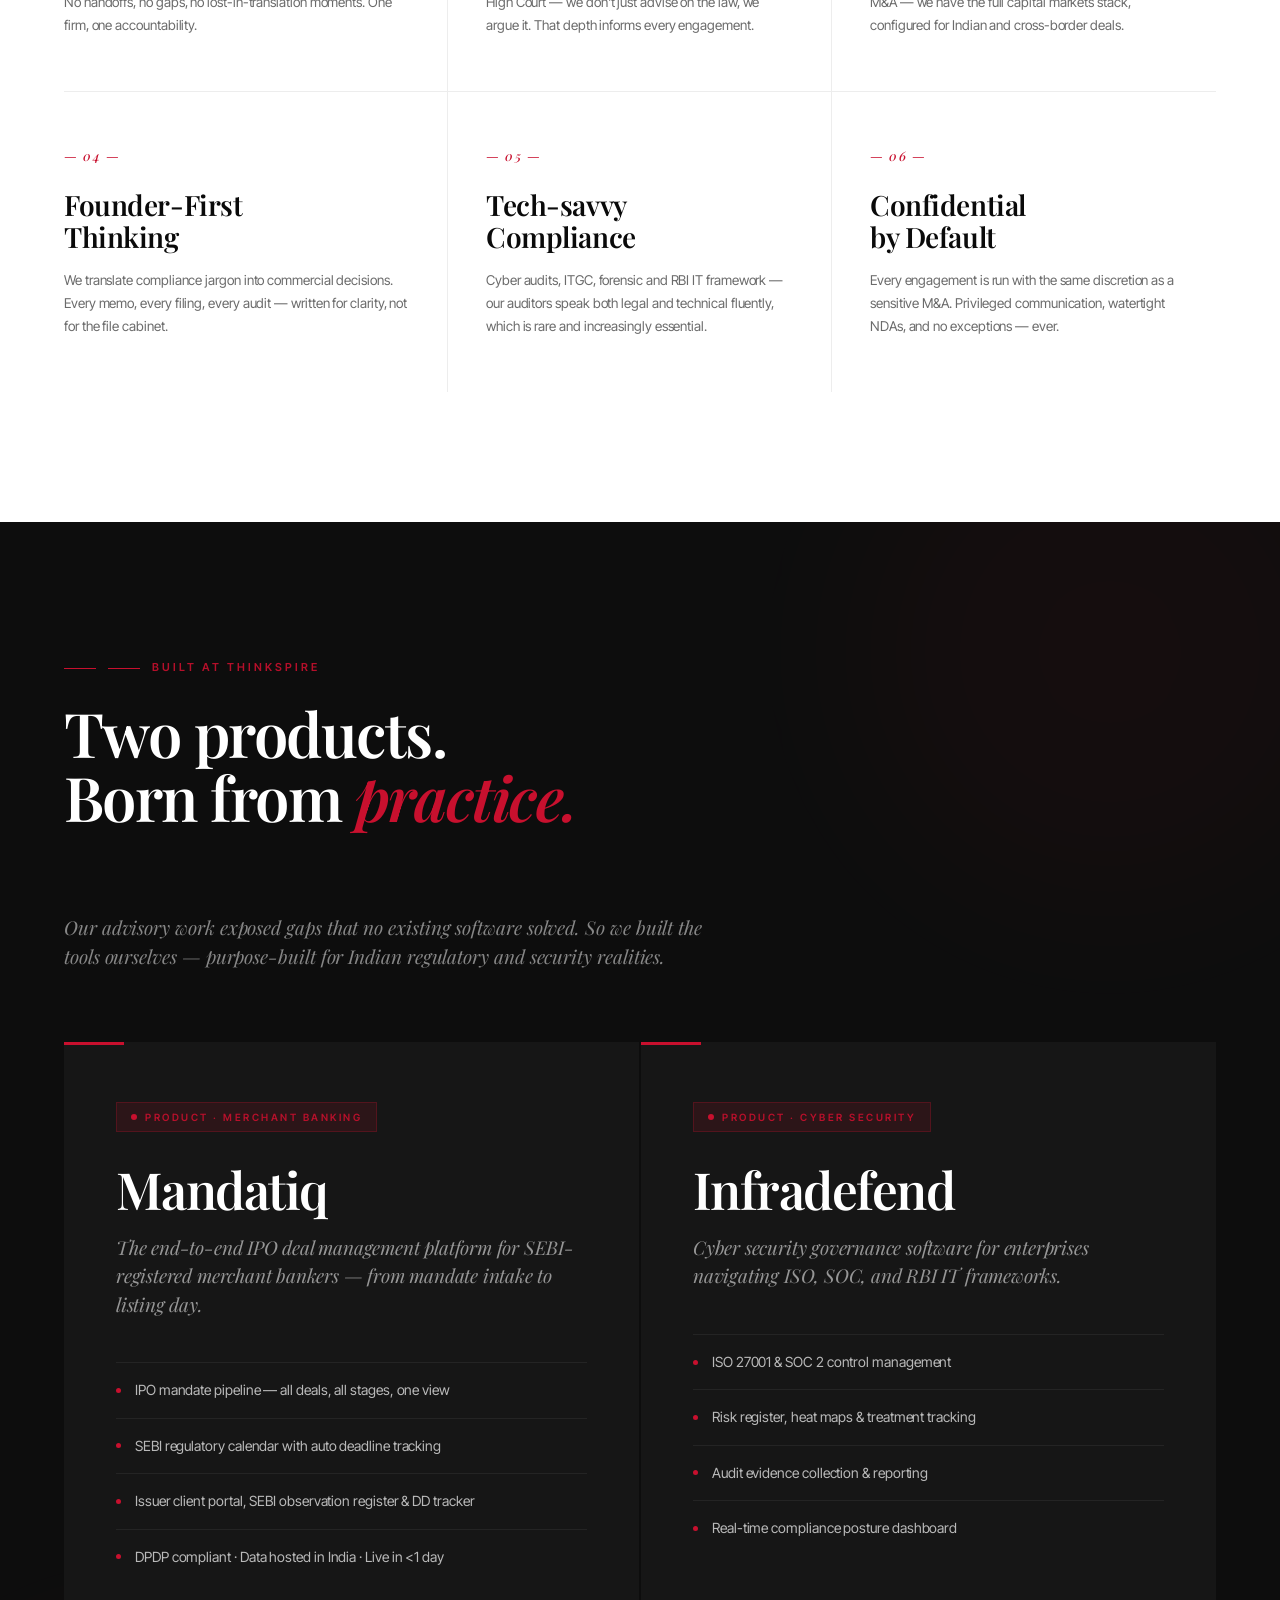
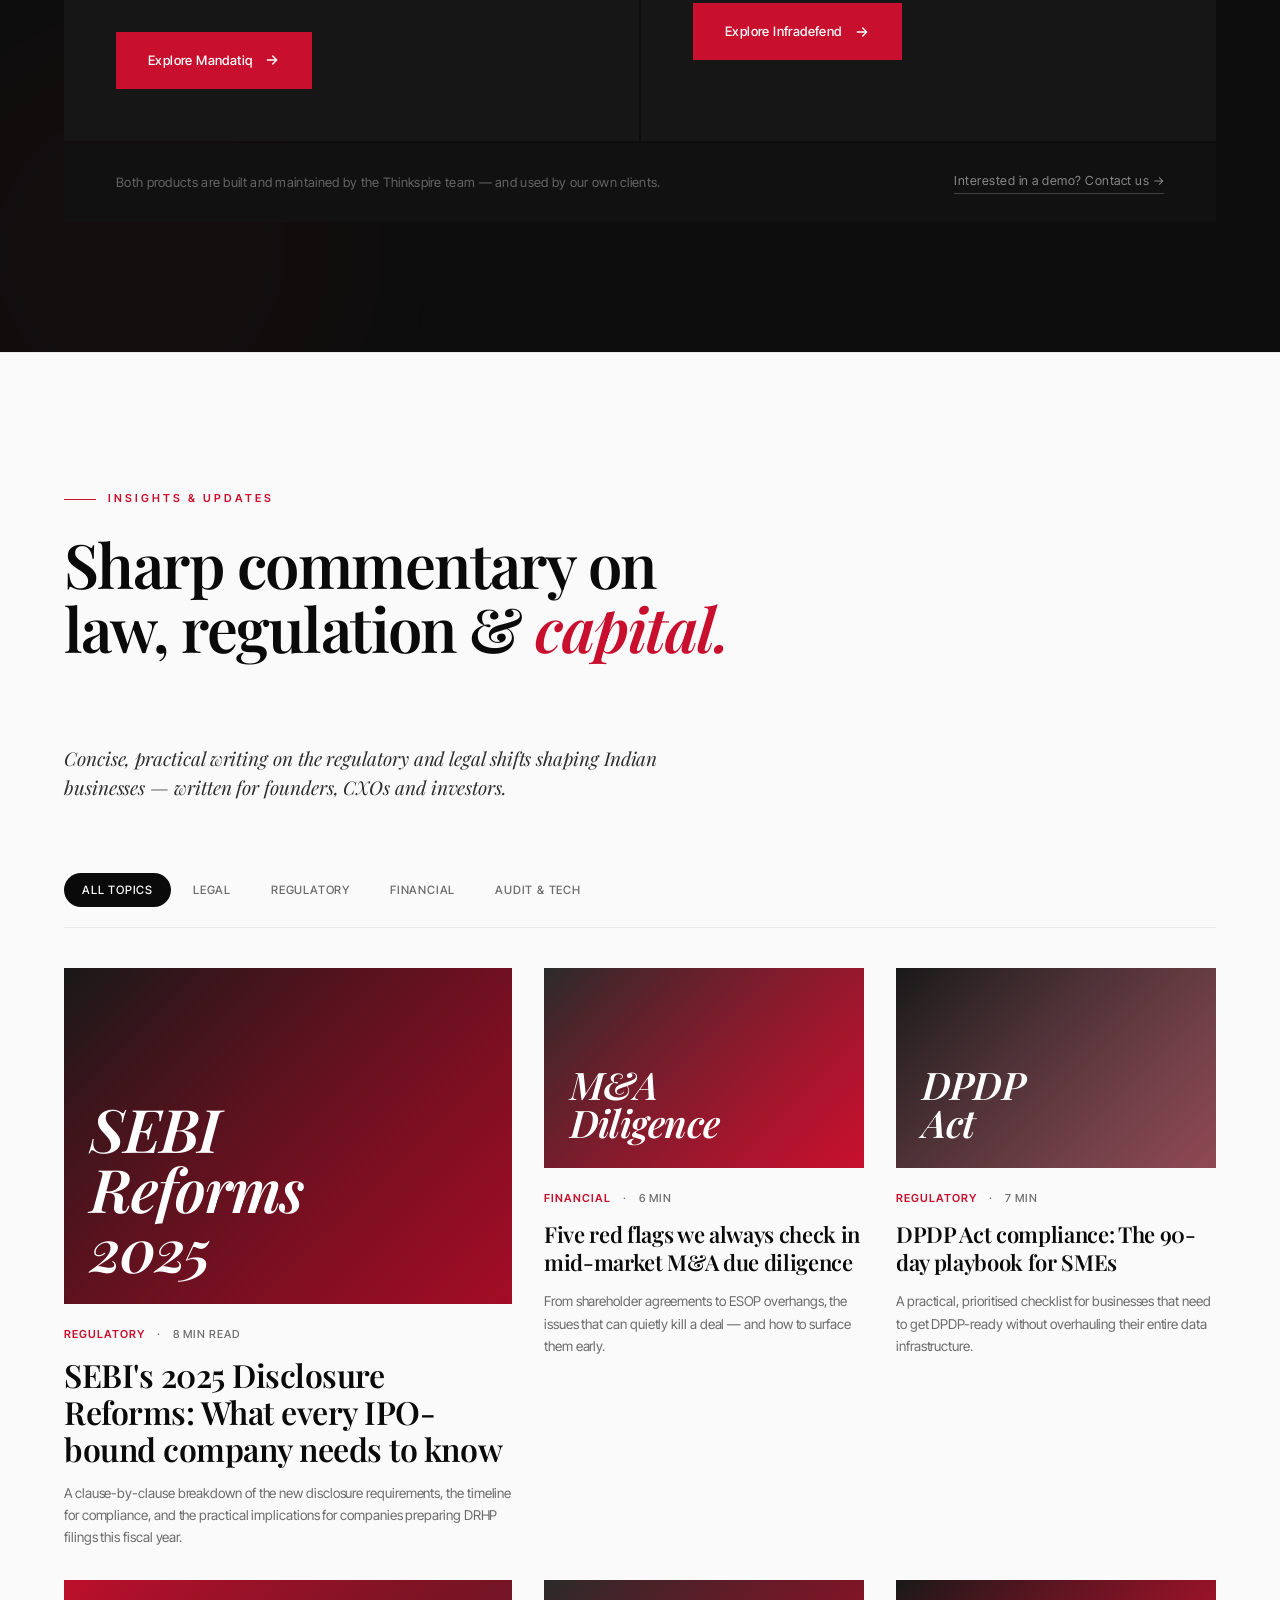
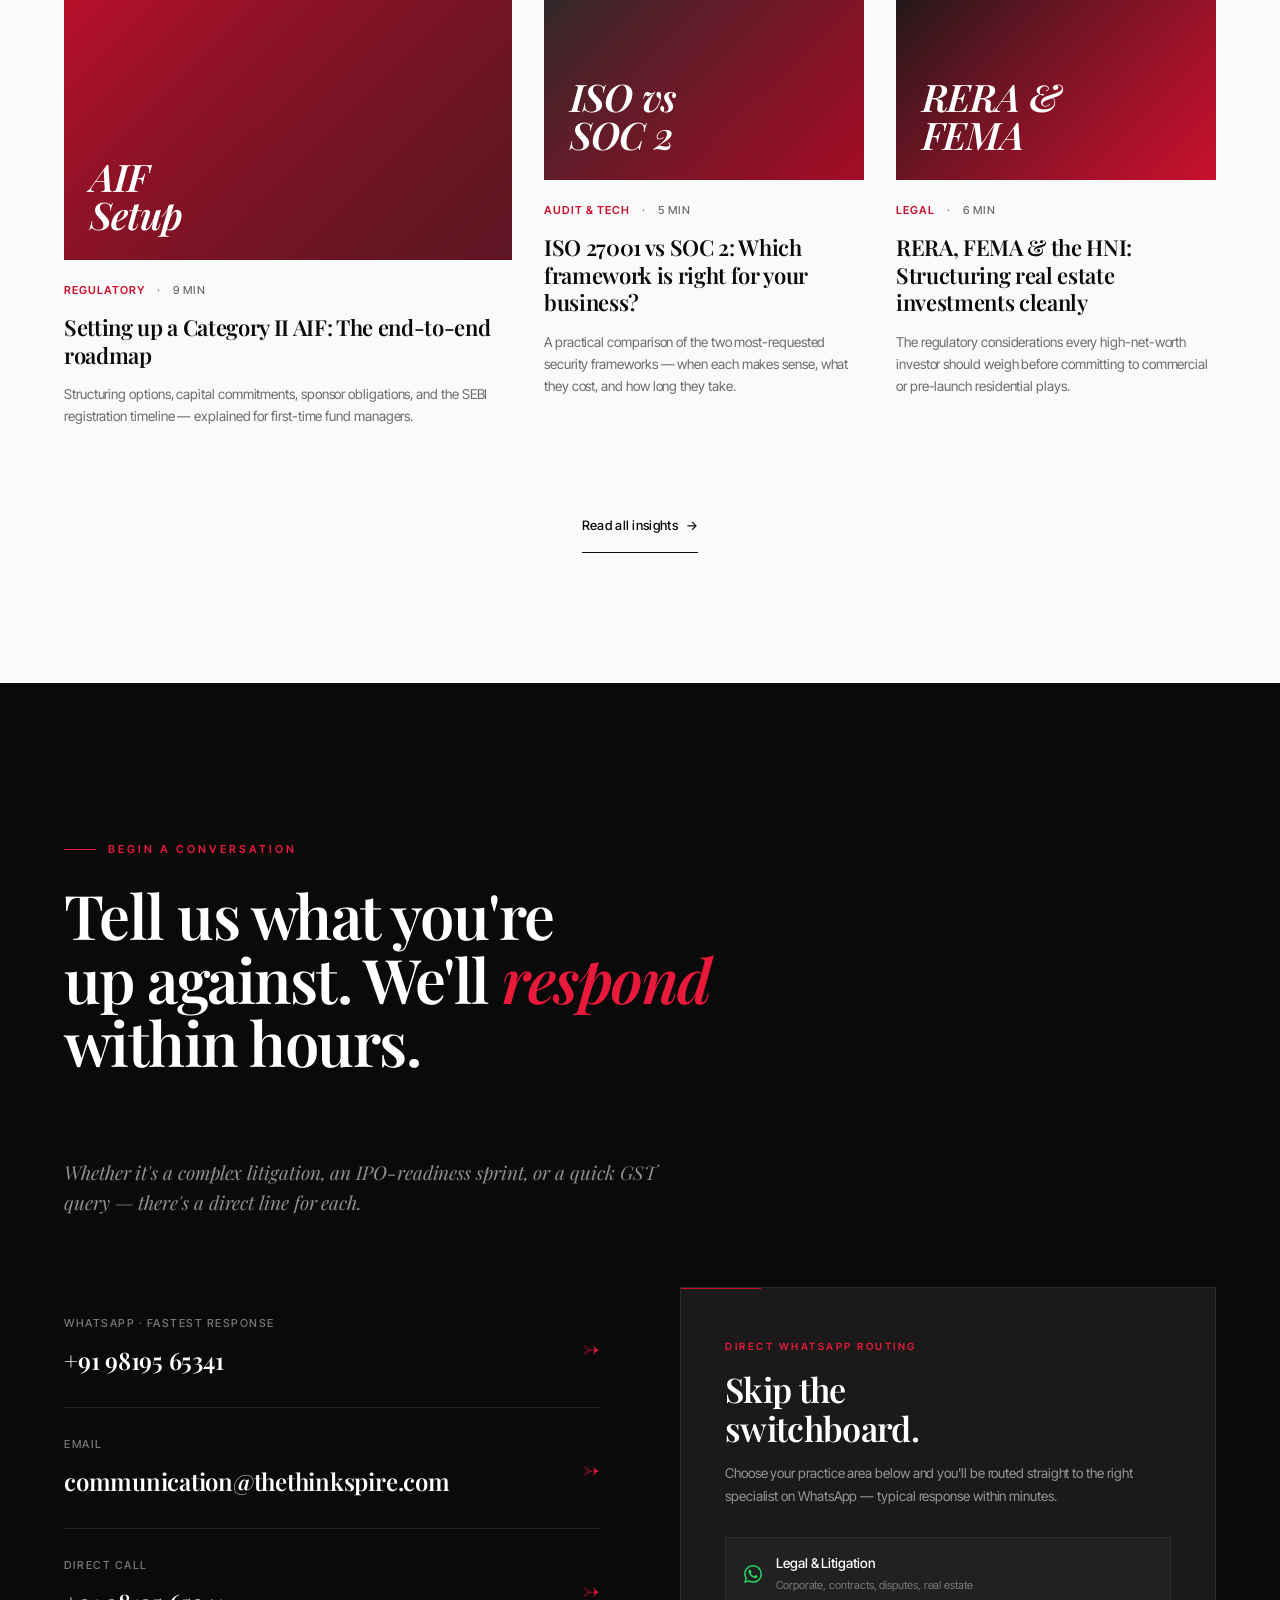
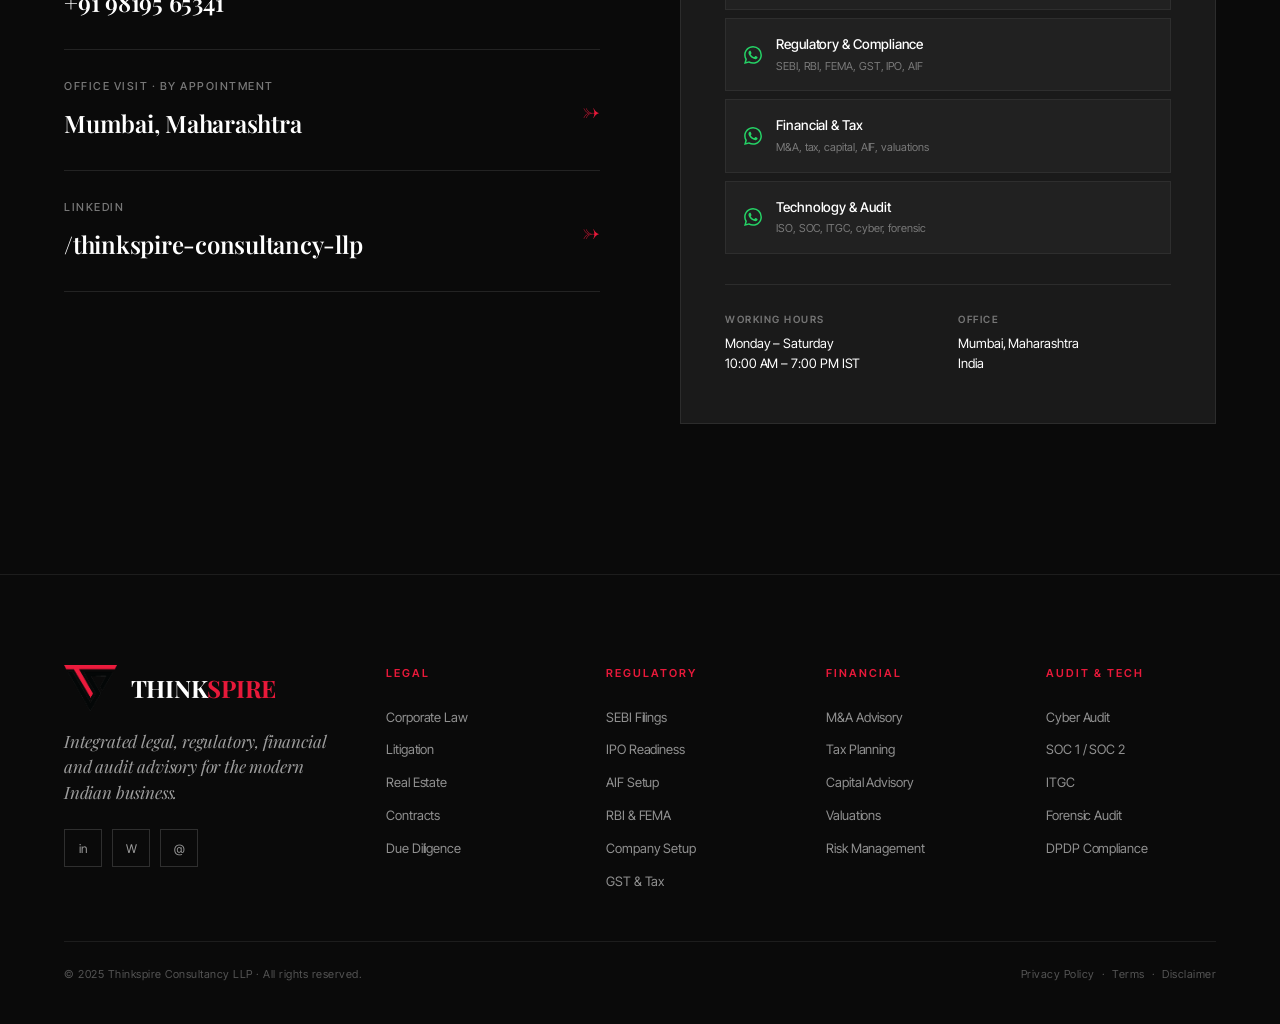
==== commit af97c369: "Add Mandatiq product site and update Thinkspire product card - Added mandatiq/ folder: full IPO deal" ====
--- a/index.html
+++ b/index.html
@@ -2118,24 +2118,24 @@
           </div>
 
           <h3 style="font-family:var(--serif);font-size:clamp(42px,4vw,60px);font-weight:600;color:#FFFFFF;line-height:1.0;letter-spacing:-0.03em;margin-bottom:18px;">Mandatiq</h3>
-          <p style="font-family:var(--serif);font-style:italic;font-size:19px;color:rgba(255,255,255,0.55);line-height:1.5;margin-bottom:44px;letter-spacing:-0.01em;">Compliance and workflow software purpose-built for SEBI-registered merchant bankers.</p>
+          <p style="font-family:var(--serif);font-style:italic;font-size:19px;color:rgba(255,255,255,0.55);line-height:1.5;margin-bottom:44px;letter-spacing:-0.01em;">The end-to-end IPO deal management platform for SEBI-registered merchant bankers — from mandate intake to listing day.</p>
 
           <div style="display:flex;flex-direction:column;gap:0;margin-bottom:48px;border-top:1px solid rgba(255,255,255,0.06);">
             <div style="display:flex;align-items:center;gap:14px;padding:16px 0;border-bottom:1px solid rgba(255,255,255,0.06);">
               <span style="width:5px;height:5px;background:var(--red);border-radius:50%;flex-shrink:0;"></span>
-              <span style="font-size:14px;color:rgba(255,255,255,0.7);">SEBI filing management &amp; deadline tracking</span>
+              <span style="font-size:14px;color:rgba(255,255,255,0.7);">IPO mandate pipeline — all deals, all stages, one view</span>
             </div>
             <div style="display:flex;align-items:center;gap:14px;padding:16px 0;border-bottom:1px solid rgba(255,255,255,0.06);">
               <span style="width:5px;height:5px;background:var(--red);border-radius:50%;flex-shrink:0;"></span>
-              <span style="font-size:14px;color:rgba(255,255,255,0.7);">IPO workflow automation &amp; DRHP checklist</span>
+              <span style="font-size:14px;color:rgba(255,255,255,0.7);">SEBI regulatory calendar with auto deadline tracking</span>
             </div>
             <div style="display:flex;align-items:center;gap:14px;padding:16px 0;border-bottom:1px solid rgba(255,255,255,0.06);">
               <span style="width:5px;height:5px;background:var(--red);border-radius:50%;flex-shrink:0;"></span>
-              <span style="font-size:14px;color:rgba(255,255,255,0.7);">Client document management &amp; version control</span>
+              <span style="font-size:14px;color:rgba(255,255,255,0.7);">Issuer client portal, SEBI observation register &amp; DD tracker</span>
             </div>
             <div style="display:flex;align-items:center;gap:14px;padding:16px 0;">
               <span style="width:5px;height:5px;background:var(--red);border-radius:50%;flex-shrink:0;"></span>
-              <span style="font-size:14px;color:rgba(255,255,255,0.7);">Regulatory calendar, alerts &amp; audit trail</span>
+              <span style="font-size:14px;color:rgba(255,255,255,0.7);">DPDP compliant · Data hosted in India · Live in &lt;1 day</span>
             </div>
           </div>
 
